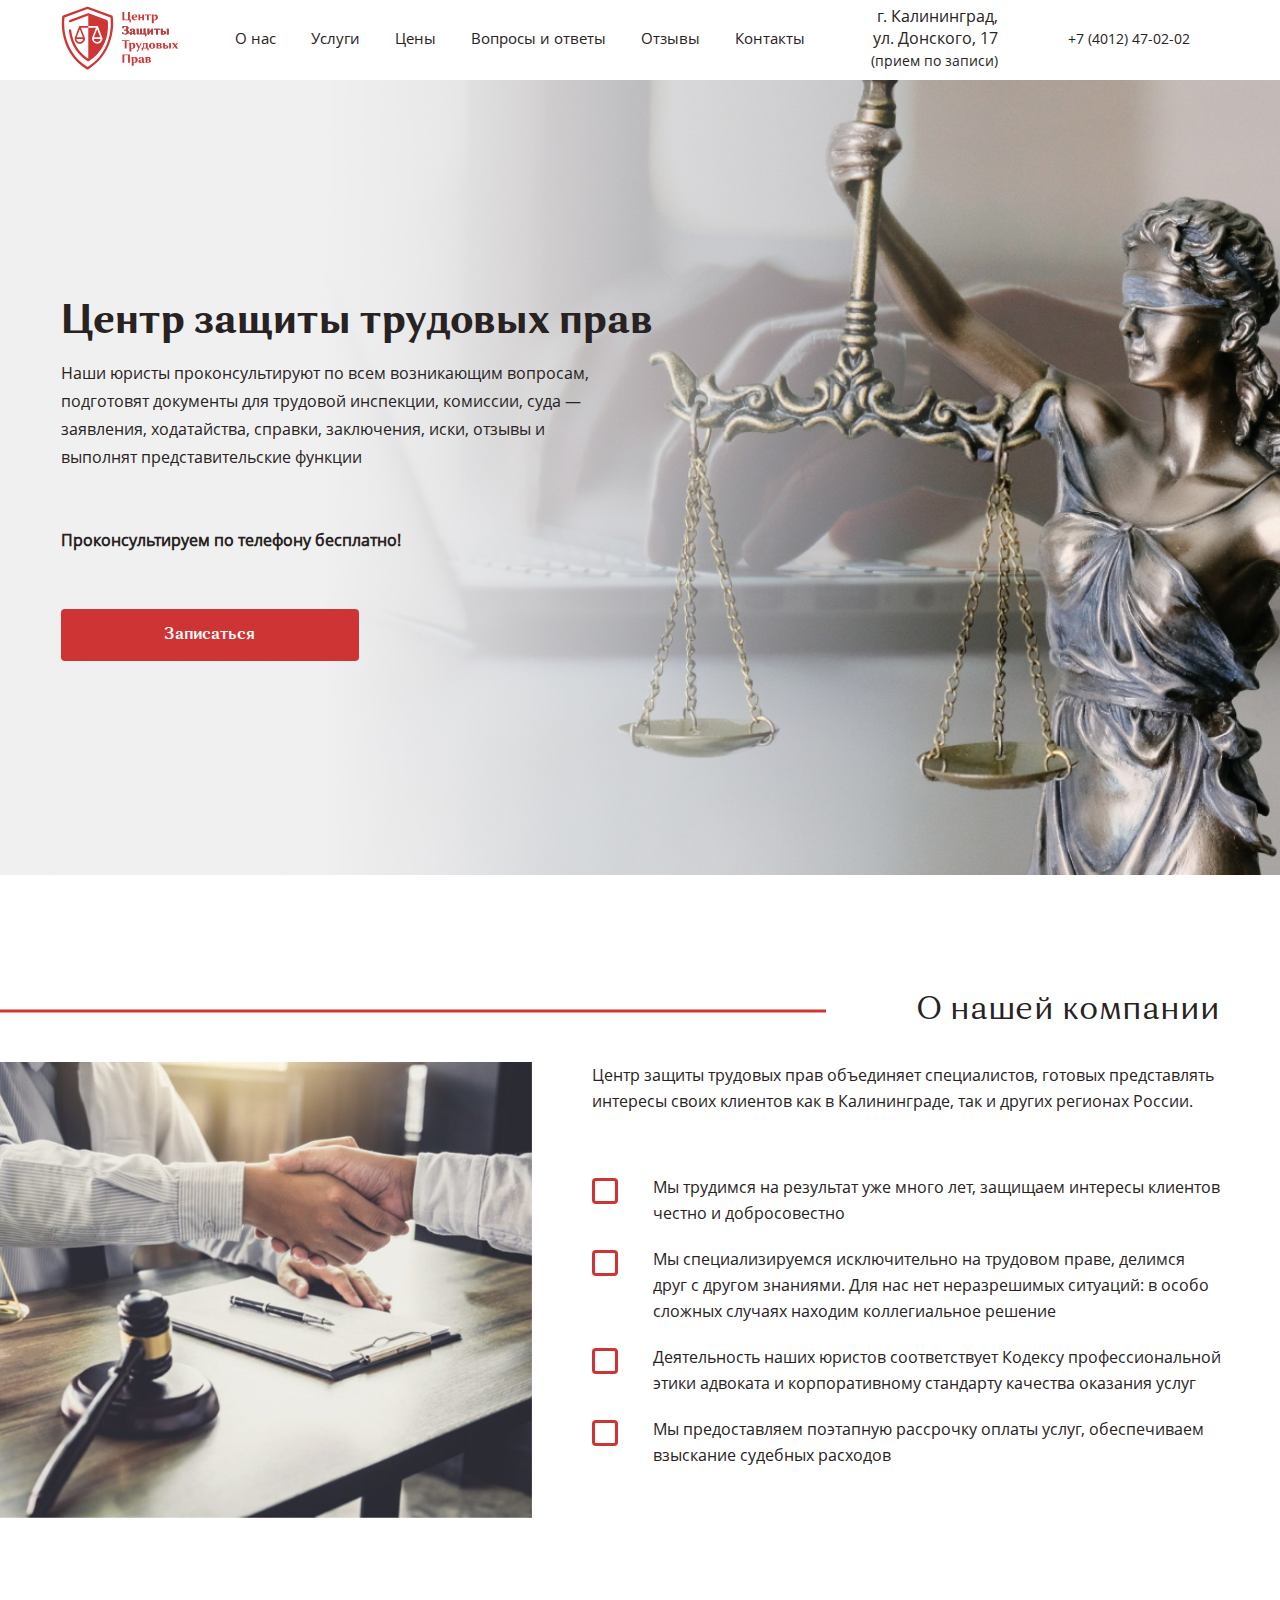
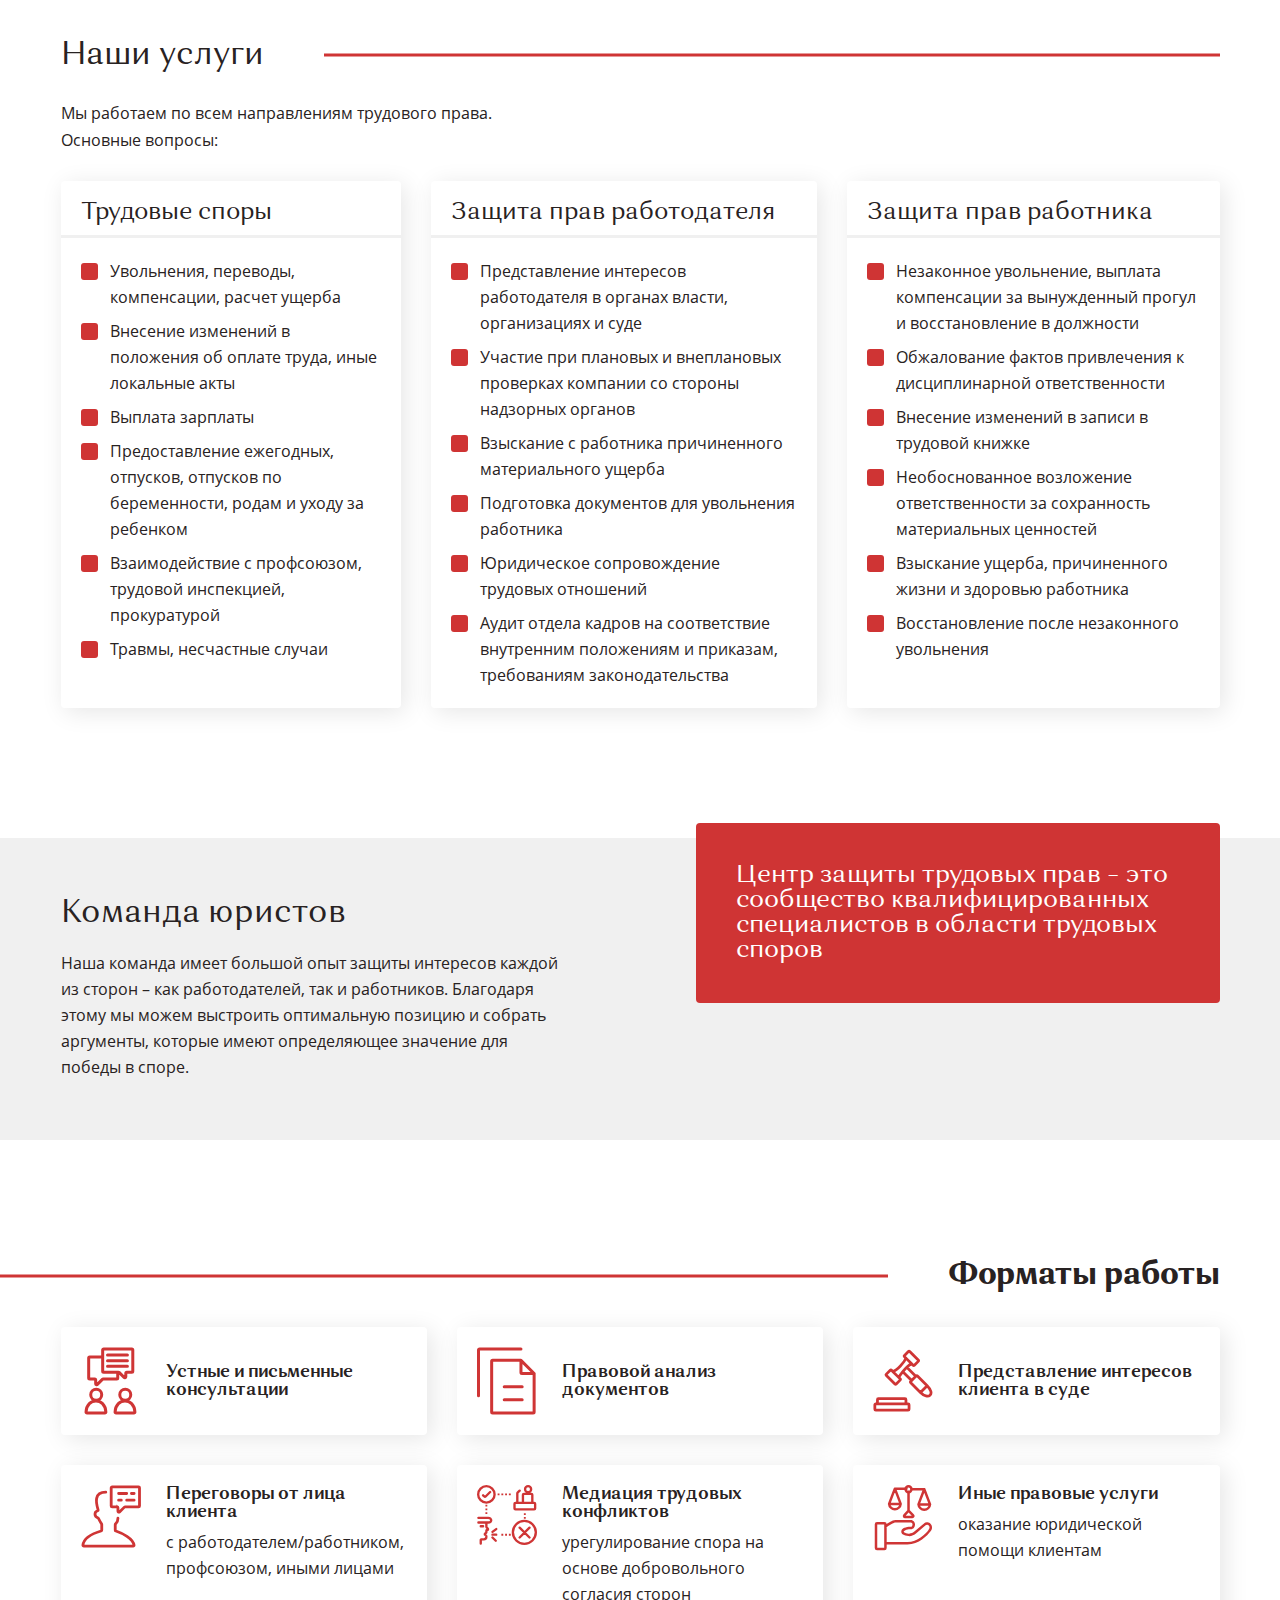
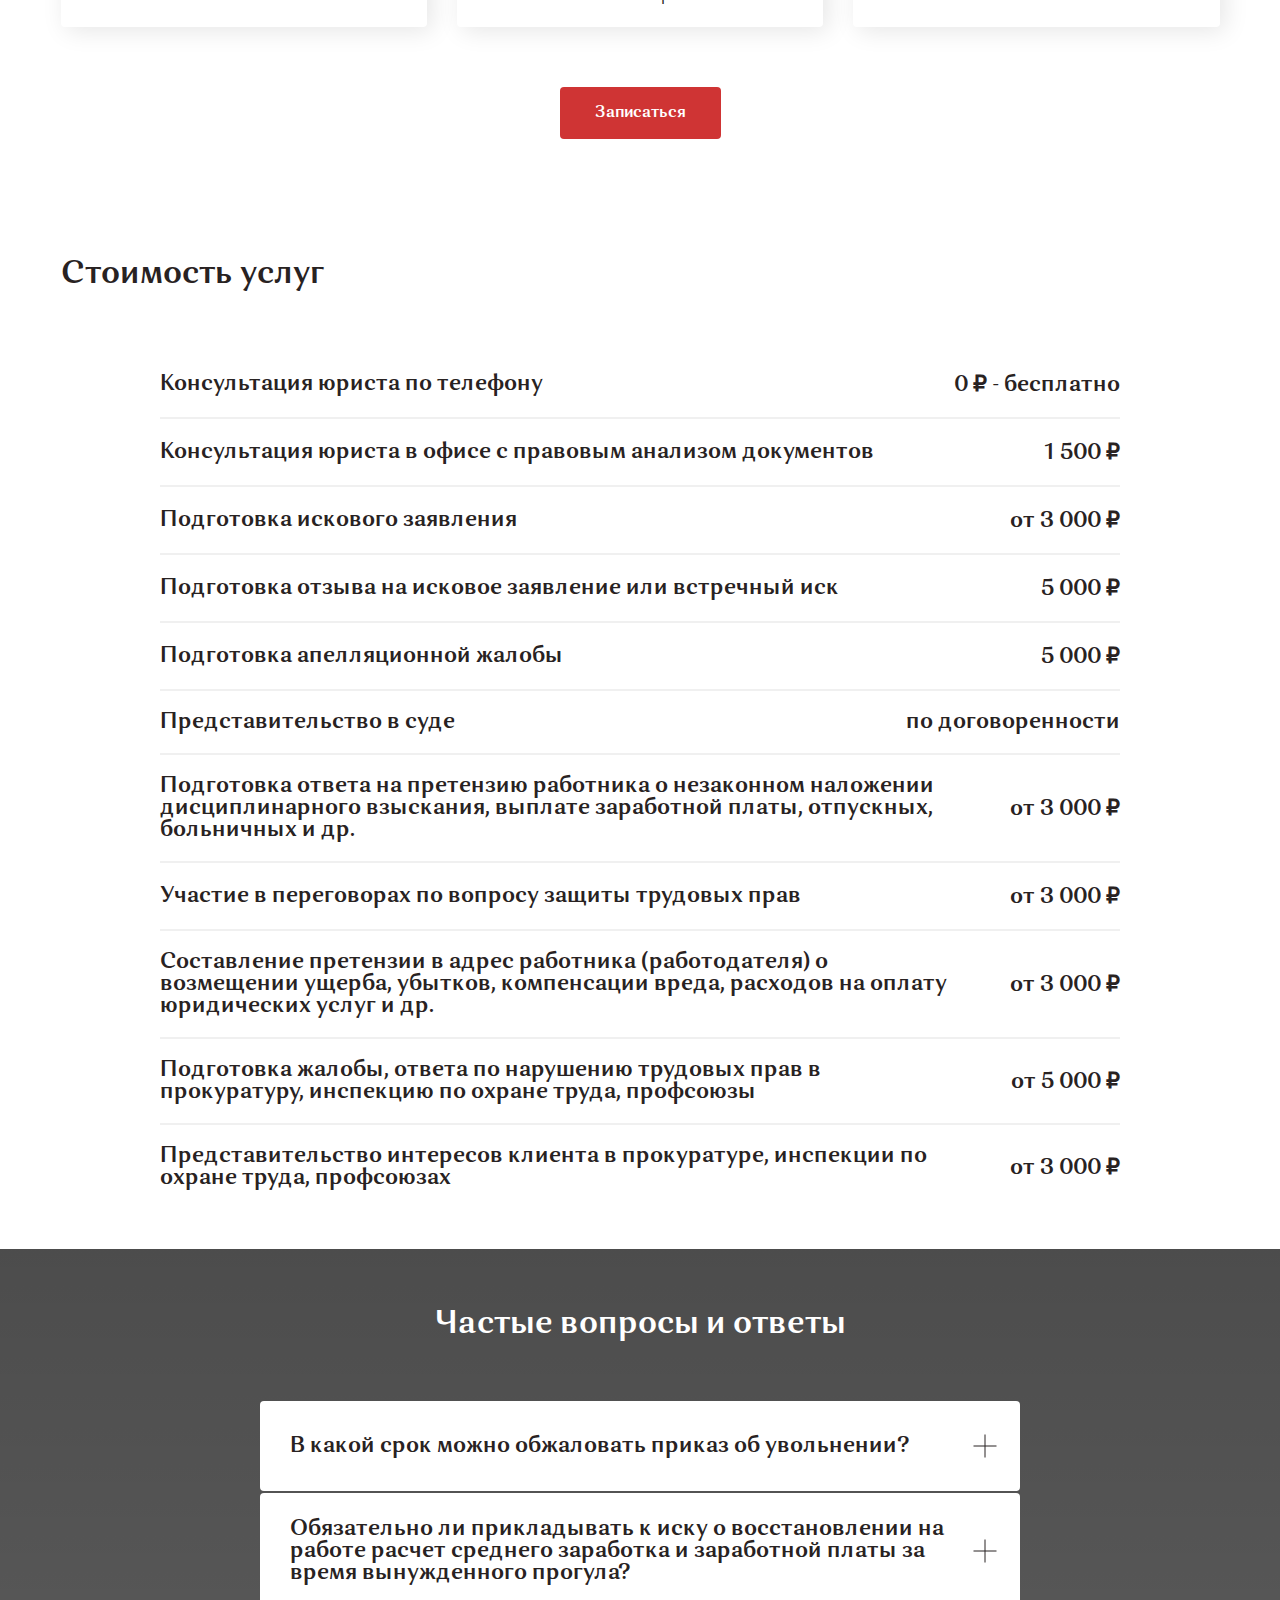
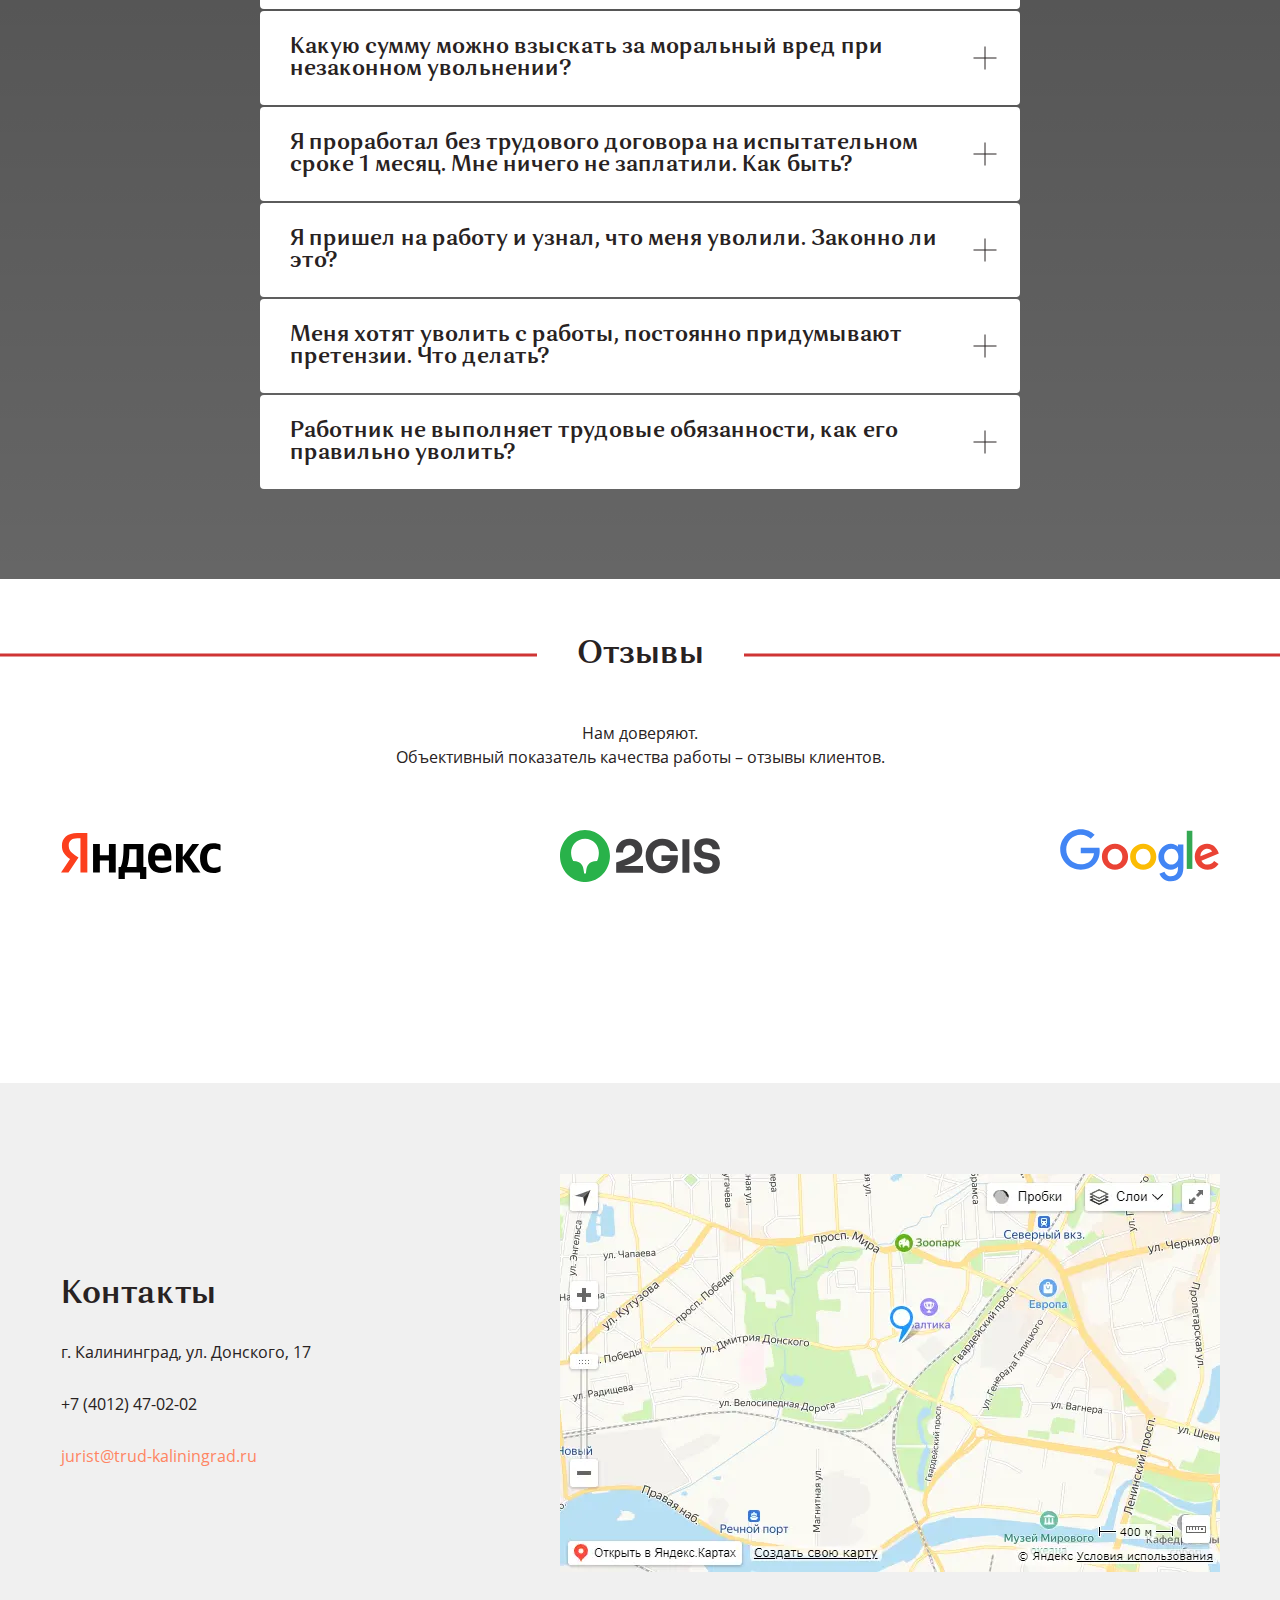
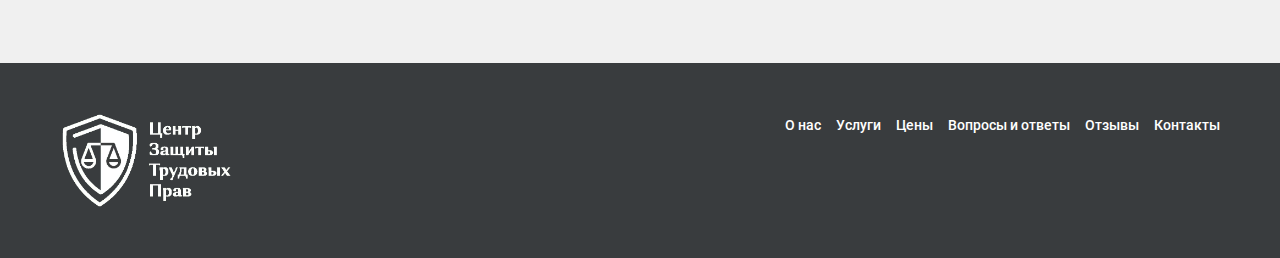
==== index.html @ fb83f5b7 "first commit" ====
﻿<!DOCTYPE html>
<html lang="ru">
  <head>
    <meta http-equiv="Content-Type" content="text/html; charset=utf-8">
    <meta name="viewport" content="width=device-width">
    <meta name="format-detection" content="telephone=no">
    <title>
      Центр защиты трудовых прав - юристы по трудовому праву в Калининграде
    </title>
    <meta name="description" content="Юристы в сфере трудового права: увольнение, восстановление, отпуска">
    <meta property="og:url" content="">
    <meta property="og:title" content="Центр защиты трудовых прав - юристы по трудовому праву в Калининграде">
    <meta property="og:description" content="Юристы в сфере трудового права: увольнение, восстановление, отпуска">
	
	<meta name="robots" content="index, follow">

    <link rel="shortcut icon" type="image/png" href="images/favicon.svg">

    <link rel="stylesheet" type="text/css" href="libs/magnific-popup.css">
    <link rel="stylesheet" href="css/style.css">
	
	<link rel="apple-touch-icon" sizes="180x180" href="apple-touch-icon.png">
	<link rel="icon" type="image/png" sizes="32x32" href="favicon-32x32.png">
	<link rel="icon" type="image/png" sizes="16x16" href="favicon-16x16.png">
	<link rel="manifest" href="site.webmanifest">
	<link rel="mask-icon" href="safari-pinned-tab.svg" color="#da532c">
	<meta name="msapplication-TileColor" content="#da532c">
	<meta name="theme-color" content="#ffffff">
	
	<meta property="og:url" content="https://trud-kaliningrad.ru/">
	<meta property="og:type" content="website">
	<meta property="og:title" content="Центр защиты трудовых прав - юристы по трудовому праву в Калининграде">
	<meta property="og:description" content="Юристы в сфере трудового права: увольнение, восстановление, отпуска">
	<meta property="og:image" content="https://trud-kaliningrad.ru/images/logo.svg">

	<meta name="twitter:card" content="summary_large_image">
	<meta property="twitter:domain" content="trud-kaliningrad.ru">
	<meta property="twitter:url" content="https://trud-kaliningrad.ru/">
	<meta name="twitter:title" content="Центр защиты трудовых прав - юристы по трудовому праву в Калининграде">
	<meta name="twitter:description" content="Юристы в сфере трудового права: увольнение, восстановление, отпуска">
	<meta name="twitter:image" content="https://trud-kaliningrad.ru/images/logo.svg">
	
	<!-- Yandex.Metrika counter -->
	<script type="text/javascript">
	   (function(m,e,t,r,i,k,a){m[i]=m[i]||function(){(m[i].a=m[i].a||[]).push(arguments)};
	   m[i].l=1*new Date();k=e.createElement(t),a=e.getElementsByTagName(t)[0],k.async=1,k.src=r,a.parentNode.insertBefore(k,a)})
	   (window, document, "script", "https://mc.yandex.ru/metrika/tag.js", "ym");

	   ym(88065007, "init", {
			clickmap:true,
			trackLinks:true,
			accurateTrackBounce:true,
			webvisor:true
	   });
	</script>
	<!-- /Yandex.Metrika counter -->
	<script type="text/javascript">!function(){var t=document.createElement("script");t.type="text/javascript",t.async=!0,t.src='https://vk.com/js/api/openapi.js?169',t.onload=function(){VK.Retargeting.Init("VK-RTRG-1426148-9aYv3"),VK.Retargeting.Hit()},document.head.appendChild(t)}();</script><noscript><img src="https://vk.com/rtrg?p=VK-RTRG-1426148-9aYv3" style="position:fixed; left:-999px;" alt=""></noscript>
  </head>

  <body>
  <noscript><div><img src="watch/88065007" style="position:absolute; left:-9999px;" alt=""></div></noscript>
    <div class="wrapper">
      <div class="header">
        <div class="container">
          <div class="header__items">
            <a href="index.htm" class="header__logo"><img src="images/logo.svg" alt=""></a>
            <div class="header__item">
              <ul class="header__nav">
                <li><a href="#company">О нас</a></li>
                <li><a href="#service">Услуги</a></li>
                <li><a href="#price">Цены</a></li>
                <li><a href="#faq">Вопросы и ответы</a></li>
                <li><a href="#review">Отзывы</a></li>
                <li><a href="#contacts">Контакты</a></li>
              </ul>
              <div class="header__block">
                <div class="header__adres">
                  г. Калининград, <br>
                  ул. Донского, 17 <br>
                  <span>(прием по записи)</span>
                </div>
                <a href="tel:+7(4012)47-02-02" class="header__tel">+7 (4012) 47-02-02</a>
              </div>
            </div>
            <a href="tel:+7(4012)47-02-02" class="header__tel header__tel-mobile">+7 (4012) 47-02-02</a>
            <div class="header__burger">
              <a href="#"><span></span></a>
            </div>
          </div>
        </div>
      </div>

      <div class="showcase">
        <div class="container">
          <div class="showcase__block">
            <h1 class="showcase__title">Центр защиты трудовых прав</h1>
            <div class="showcase__info">
              Наши юристы проконсультируют по всем возникающим вопросам,
              подготовят документы для трудовой инспекции, комиссии, суда
			  — заявления, ходатайства, справки, заключения, иски, отзывы и выполнят
              представительские функции
            </div>
			<div class="showcase__info">
              <b>Проконсультируем по телефону бесплатно!</b>
            </div>
            <a href="#modal1" class="showcase__btn js-feedback">Записаться</a>
          </div>
        </div>
      </div>

      <section id="company" class="company">
        <div class="container">
          <div class="company__header">
            <h2 class="company__title">О нашей компании</h2>
          </div>
          <div class="company__items">
            <div class="company__image">
              <img src="images/company.webp" alt="">
            </div>
            <div class="company__item">
              <div class="company__info">
                Центр защиты трудовых прав объединяет специалистов, готовых
                представлять интересы своих клиентов как в Калининграде, так и
                других регионах России.
              </div>
              <ul class="company__list">
                <li>
                  Мы трудимся на результат уже много лет, защищаем интересы
                  клиентов честно и добросовестно
                </li>
                <li>
                  Мы специализируемся исключительно на трудовом праве, делимся
                  друг с другом знаниями. Для нас нет неразрешимых ситуаций: в
                  особо сложных случаях находим коллегиальное решение
                </li>
                <li>
                  Деятельность наших юристов соответствует Кодексу
                  профессиональной этики адвоката и корпоративному стандарту
                  качества оказания услуг
                </li>
                <li>
                  Мы предоставляем поэтапную рассрочку оплаты услуг,
                  обеспечиваем взыскание судебных расходов
                </li>
              </ul>
            </div>
          </div>
        </div>
      </section>

      <section id="service" class="service">
        <div class="container">
          <h2 class="service__header">
            <span>Наши услуги</span>
          </h2>
          <div class="service__text">
            Мы работаем по всем направлениям трудового права.
          </div>
          <div class="service__head">Основные вопросы:</div>
          <div class="service__items">
            <div class="service__item">
              <div class="service__item-head">Трудовые споры</div>
              <ul>
                <li>Увольнения, переводы, компенсации, расчет ущерба</li>
                <li>
                  Внесение изменений в положения об оплате труда, иные локальные
                  акты
                </li>
                <li>Выплата зарплаты</li>
                <li>
                  Предоставление ежегодных, отпусков, отпусков по беременности,
                  родам и уходу за ребенком
                </li>
                <li>
                  Взаимодействие с профсоюзом, трудовой инспекцией, прокуратурой
                </li>
                <li>Травмы, несчастные случаи</li>
              </ul>
            </div>
            <div class="service__item">
              <div class="service__item-head">Защита прав работодателя</div>
              <ul>
                <li>
                  Представление интересов работодателя в органах власти,
                  организациях и суде
                </li>
                <li>
                  Участие при плановых и внеплановых проверках компании со
                  стороны надзорных органов
                </li>
                <li>Взыскание с работника причиненного материального ущерба</li>
                <li>Подготовка документов для увольнения работника</li>
                <li>Юридическое сопровождение трудовых отношений</li>
                <li>
                  Аудит отдела кадров на соответствие внутренним положениям и
                  приказам, требованиям законодательства
                </li>
              </ul>
            </div>
            <div class="service__item">
              <div class="service__item-head">Защита прав работника</div>
              <ul>
                <li>
                  Незаконное увольнение, выплата компенсации за вынужденный
                  прогул и восстановление в должности
                </li>
                <li>
                  Обжалование фактов привлечения к дисциплинарной
                  ответственности
                </li>
                <li>Внесение изменений в записи в трудовой книжке</li>
                <li>
                  Необоснованное возложение ответственности за сохранность
                  материальных ценностей
                </li>
                <li>
                  Взыскание ущерба, причиненного жизни и здоровью работника
                </li>
                <li>Восстановление после незаконного увольнения</li>
              </ul>
            </div>
          </div>
        </div>
      </section>

      <div class="team">
        <div class="container">
          <div class="team__item">
            <div class="team__block">
              Центр защиты трудовых прав – это сообщество квалифицированных
              специалистов в области трудовых споров
            </div>
            <h2 class="team__title">Команда юристов</h2>
            <div class="team__info">
              Наша команда имеет большой опыт защиты интересов каждой из сторон
              – как работодателей, так и работников. Благодаря этому мы можем
              выстроить оптимальную позицию и собрать аргументы, которые имеют
              определяющее значение для победы в споре.
            </div>
          </div>
        </div>
      </div>

      <div class="work">
        <div class="container">
          <h2 class="work__header">
            <span>Форматы работы</span>
          </h2>
          <div class="work__items">
            <div class="work__item">
              <div class="work__image">
                <img src="images/work-1.svg" alt="">
              </div>
              <div class="work__block">
                <div class="work__head">Устные и письменные консультации</div>
              </div>
            </div>
            <div class="work__item">
              <div class="work__image">
                <img src="images/work-2.svg" alt="">
              </div>
              <div class="work__block">
                <div class="work__head">Правовой анализ документов</div>
              </div>
            </div>
            <div class="work__item">
              <div class="work__image">
                <img src="images/work-3.svg" alt="">
              </div>
              <div class="work__block">
                <div class="work__head">
                  Представление интересов клиента в суде
                </div>
              </div>
            </div>
            <div class="work__item">
              <div class="work__image">
                <img src="images/work-4.svg" alt="">
              </div>
              <div class="work__block">
                <div class="work__head">Переговоры от лица клиента</div>
                <div class="work__text">
                  с работодателем/работником, профсоюзом, иными лицами
                </div>
              </div>
            </div>
            <div class="work__item">
              <div class="work__image">
                <img src="images/work-5.svg" alt="">
              </div>
              <div class="work__block">
                <div class="work__head">Медиация трудовых конфликтов</div>
                <div class="work__text">
                  урегулирование спора на основе добровольного согласия сторон
                </div>
              </div>
            </div>
            <div class="work__item">
              <div class="work__image">
                <img src="images/work-6.svg" alt="">
              </div>
              <div class="work__block">
                <div class="work__head">Иные правовые услуги</div>
                <div class="work__text">
                  оказание юридической помощи клиентам
                </div>
              </div>
            </div>
          </div>
          <a href="#modal2" class="work__btn js-feedback">Записаться</a>
        </div>
      </div>

      <section id="price" class="price">
        <div class="container">
          <h2 class="price__title">Стоимость услуг</h2>
          <div class="price__items">
            <div class="price__item">
              <div class="price__name">Консультация юриста по телефону</div>
              <div class="price__value">0 <span>₽</span> - бесплатно</div>
            </div>
			<div class="price__item">
              <div class="price__name">Консультация юриста в офисе с правовым анализом документов</div>
              <div class="price__value">1 500 <span>₽</span></div>
            </div>
            <div class="price__item">
              <div class="price__name">
                Подготовка искового заявления
              </div>
              <div class="price__value">от 3 000 <span>₽</span></div>
            </div>
            <div class="price__item">
              <div class="price__name">
                Подготовка отзыва на исковое заявление или встречный иск
              </div>
              <div class="price__value">5 000 <span>₽</span></div>
            </div>
            <div class="price__item">
              <div class="price__name">Подготовка апелляционной жалобы</div>
              <div class="price__value">5 000 <span>₽</span></div>
            </div>
            <div class="price__item">
              <div class="price__name">
                Представительство в суде
              </div>
              <div class="price__value">по договоренности</div>
            </div>
            <div class="price__item">
              <div class="price__name">
                Подготовка ответа на претензию работника о незаконном наложении
                дисциплинарного взыскания, выплате заработной платы, отпускных,
                больничных и др.
              </div>
              <div class="price__value">от 3 000 <span>₽</span></div>
            </div>
            <div class="price__item">
              <div class="price__name">
                Участие в переговорах по вопросу защиты трудовых прав
              </div>
              <div class="price__value">от 3 000 <span>₽</span></div>
            </div>
            <div class="price__item">
              <div class="price__name">
                Составление претензии в адрес работника (работодателя) о
                возмещении ущерба, убытков, компенсации вреда, расходов на
                оплату юридических услуг и др.
              </div>
              <div class="price__value">от 3 000 <span>₽</span></div>
            </div>
            <div class="price__item">
              <div class="price__name">
                Подготовка жалобы, ответа по нарушению трудовых прав в
                прокуратуру, инспекцию по охране труда, профсоюзы
              </div>
              <div class="price__value"> от 5 000 <span>₽</span></div>
            </div>
            <div class="price__item">
              <div class="price__name">
                Представительство интересов клиента в прокуратуре, инспекции по
                охране труда, профсоюзах
              </div>
              <div class="price__value">от 3 000 <span>₽</span></div>
            </div>
          </div>
        </div>
      </section>

      <section id="faq" class="faq">
        <div class="container">
          <h2 class="faq__title">Частые вопросы и ответы</h2>
          <div class="faq__items">
            <div class="faq__item">
              <div class="faq__header">
                <div class="faq__name">
                  В какой срок можно обжаловать приказ об увольнении?
                </div>
                <div class="faq__strong">
                  <svg width="24px" height="24px" viewbox="0 0 24 24" xmlns="http://www.w3.org/2000/svg" xmlns:xlink="http://www.w3.org/1999/xlink">
                    <g stroke="none" stroke-width="1px" fill="none" fill-rule="evenodd" stroke-linecap="square">
                      <g transform="translate(1.000000, 1.000000)" stroke="#cf3535">
                        <path d="M0,11 L22,11"></path>
                        <path d="M11,0 L11,22"></path>
                      </g>
                    </g>
                  </svg>
                </div>
              </div>
              <div class="faq__body">
                Срок обжалования приказа об увольнении составляет один месяц.
                Исключение – если последний день этого месяца выпадает на
                выходной или праздничный день. Тогда срок обжалования
                продлевается до понедельника или первого дня после праздничного.
              </div>
            </div>
            <div class="faq__item">
              <div class="faq__header">
                <div class="faq__name">
                  Обязательно ли прикладывать к иску о восстановлении на работе
                  расчет среднего заработка и заработной платы за время
                  вынужденного прогула?
                </div>
                <div class="faq__strong">
                  <svg width="24px" height="24px" viewbox="0 0 24 24" xmlns="http://www.w3.org/2000/svg" xmlns:xlink="http://www.w3.org/1999/xlink">
                    <g stroke="none" stroke-width="1px" fill="none" fill-rule="evenodd" stroke-linecap="square">
                      <g transform="translate(1.000000, 1.000000)" stroke="#cf3535">
                        <path d="M0,11 L22,11"></path>
                        <path d="M11,0 L11,22"></path>
                      </g>
                    </g>
                  </svg>
                </div>
              </div>
              <div class="faq__body">
                В итоговом решении суд указывает полноценную, обоснованную,
                доказанную сумму взыскания. Потому расчет среднего заработка
                необходимо приложить. В случае, если работодатель отказывается
                представить данный расчет, то готовится ходатайство об
                истребовании данных документов. Затем представляется в суд
                уточненное исковое требование.
              </div>
            </div>
            <div class="faq__item">
              <div class="faq__header">
                <div class="faq__name">
                  Какую сумму можно взыскать за моральный вред при незаконном
                  увольнении?
                </div>
                <div class="faq__strong">
                  <svg width="24px" height="24px" viewbox="0 0 24 24" xmlns="http://www.w3.org/2000/svg" xmlns:xlink="http://www.w3.org/1999/xlink">
                    <g stroke="none" stroke-width="1px" fill="none" fill-rule="evenodd" stroke-linecap="square">
                      <g transform="translate(1.000000, 1.000000)" stroke="#cf3535">
                        <path d="M0,11 L22,11"></path>
                        <path d="M11,0 L11,22"></path>
                      </g>
                    </g>
                  </svg>
                </div>
              </div>
              <div class="faq__body">
                Как показывает судебная практика, за моральный вред при
                незаконном увольнении суд присуждает небольшую сумму. Например,
                если выставлена сумма в 50 тыс. рублей, то могут присудить к
                взысканию 5 тыс. рублей. В конечном счете размер морального
                вреда остается на усмотрение судьи.
              </div>
            </div>
            <div class="faq__item">
              <div class="faq__header">
                <div class="faq__name">
                  Я проработал без трудового договора на испытательном сроке 1
                  месяц. Мне ничего не заплатили. Как быть?
                </div>
                <div class="faq__strong">
                  <svg width="24px" height="24px" viewbox="0 0 24 24" xmlns="http://www.w3.org/2000/svg" xmlns:xlink="http://www.w3.org/1999/xlink">
                    <g stroke="none" stroke-width="1px" fill="none" fill-rule="evenodd" stroke-linecap="square">
                      <g transform="translate(1.000000, 1.000000)" stroke="#cf3535">
                        <path d="M0,11 L22,11"></path>
                        <path d="M11,0 L11,22"></path>
                      </g>
                    </g>
                  </svg>
                </div>
              </div>
              <div class="faq__body">
                Если работодатель добровольно не выплачивает зарплату, то
                необходимо обратиться в суд. Доказательством существовавших
                трудовых отношений являются договоренность между руководителем и
                специалистом (устная или подтвержденная свидетелями), допуски к
                работам, соблюдение внутреннего распорядка. То, что нет
                документального оформления, является нарушением ст. 67 ТК РФ. За
                это организации грозит штраф. Мы поможем грамотно составить
                исковое заявление, представим интересы клиента в суде, поможем
                взыскать с компании расходы на адвоката.
              </div>
            </div>
            <div class="faq__item">
              <div class="faq__header">
                <div class="faq__name">
                  Я пришел на работу и узнал, что меня уволили. Законно ли это?
                </div>
                <div class="faq__strong">
                  <svg width="24px" height="24px" viewbox="0 0 24 24" xmlns="http://www.w3.org/2000/svg" xmlns:xlink="http://www.w3.org/1999/xlink">
                    <g stroke="none" stroke-width="1px" fill="none" fill-rule="evenodd" stroke-linecap="square">
                      <g transform="translate(1.000000, 1.000000)" stroke="#cf3535">
                        <path d="M0,11 L22,11"></path>
                        <path d="M11,0 L11,22"></path>
                      </g>
                    </g>
                  </svg>
                </div>
              </div>
              <div class="faq__body">
                Такой способ увольнения не законен. Для увольнения требуется
                письменное заявление работника или факт привлечения сотрудника к
                дисциплинарному взысканию в виде увольнения. Этот процесс не
                одномоментный. Рекомендуем обратиться в суд с требованием о
                восстановлении на работе, выплате компенсации за время
                вынужденного прогула и возмещении морального вреда.
              </div>
            </div>
            <div class="faq__item">
              <div class="faq__header">
                <div class="faq__name">
                  Меня хотят уволить с работы, постоянно придумывают претензии.
                  Что делать?
                </div>
                <div class="faq__strong">
                  <svg width="24px" height="24px" viewbox="0 0 24 24" xmlns="http://www.w3.org/2000/svg" xmlns:xlink="http://www.w3.org/1999/xlink">
                    <g stroke="none" stroke-width="1px" fill="none" fill-rule="evenodd" stroke-linecap="square">
                      <g transform="translate(1.000000, 1.000000)" stroke="#cf3535">
                        <path d="M0,11 L22,11"></path>
                        <path d="M11,0 L11,22"></path>
                      </g>
                    </g>
                  </svg>
                </div>
              </div>
              <div class="faq__body">
                Прежде всего необходимо переговорить с руководством, узнать
                причины недовольства, найти взаимоприемлемое решение. В случае,
                если решения найти не удалось - рекомендуем обратиться к
                адвокату, он произведет правовую оценку ситуации и предпримет
                необходимые меры для защиты интересов клиента
              </div>
            </div>
            <div class="faq__item">
              <div class="faq__header">
                <div class="faq__name">
                  Работник не выполняет трудовые обязанности, как его правильно
                  уволить?
                </div>
                <div class="faq__strong">
                  <svg width="24px" height="24px" viewbox="0 0 24 24" xmlns="http://www.w3.org/2000/svg" xmlns:xlink="http://www.w3.org/1999/xlink">
                    <g stroke="none" stroke-width="1px" fill="none" fill-rule="evenodd" stroke-linecap="square">
                      <g transform="translate(1.000000, 1.000000)" stroke="#cf3535">
                        <path d="M0,11 L22,11"></path>
                        <path d="M11,0 L11,22"></path>
                      </g>
                    </g>
                  </svg>
                </div>
              </div>
              <div class="faq__body">
                Факт невыполнения трудовых обязанностей, предусмотренных
                должностной инструкцией, должен быть зафиксирован документально.
                Проводится служебная проверка с затребованием объяснений у
                работника, по результатам которой сотрудник может быть привлечен
                к дисциплинарной ответственности. Наличие фактов невыполнения
                трудовых обязанностей, повлекших последствия для работодателя,
                может быть основанием для увольнения.
              </div>
            </div>
          </div>
        </div>
      </section>

      <section id="review" class="review">
        <div class="container">
          <h2 class="review__header">
            <span>Отзывы</span>
          </h2>
          <div class="review__info">
            <p>Нам доверяют.</p>
            <p>Объективный показатель качества работы – отзывы клиентов.</p>
          </div>
          <div class="review__items">
            <div class="review__item">
              <img src="images/review-1.svg" alt="">
            </div>
            <div class="review__item">
              <img src="images/review-2.svg" alt="">
            </div>
            <div class="review__item">
              <img src="images/review-3.svg" alt="">
            </div>
          </div>
        </div>
      </section>

      <section id="contacts" class="contacts">
        <div class="container">
          <div class="contacts__items">
            <div class="contacts__item">
              <h2 class="contacts__title">Контакты</h2>
              <div class="contacts__adres">
                г. Калининград, ул. Донского, 17
              </div>
              <a href="tel:+7(4012)47-02-02" class="contacts__tel">+7 (4012) 47-02-02</a>
              <a href="mailto:jurist@trud-kaliningrad.ru" class="contacts__mail">jurist@trud-kaliningrad.ru</a>
            </div>
            <div class="contacts__map container-fluid">
              <div id="map"></div>
            </div>
          </div>
        </div>
      </section>

      <div class="footer">
        <div class="container">
          <div class="footer__items">
            <a href="#" class="footer__logo"><img src="images/logo-footer.webp" alt=""></a>
            <ul class="footer__nav">
              <li><a href="#company">О нас</a></li>
              <li><a href="#service">Услуги</a></li>
              <li><a href="#price">Цены</a></li>
              <li><a href="#faq">Вопросы и ответы</a></li>
              <li><a href="#review">Отзывы</a></li>
              <li><a href="#contacts">Контакты</a></li>
            </ul>
          </div>
        </div>
      </div>
    </div>

    <div class="popup mfp-hide" id="modal1">
		<div class="popup_header">
			<div class="x-btn" title="Close">×</div>
		</div>
		<div class="popup_content">					
			<form>
				<input type="hidden" name="site_id" value="1008">
				<input type="hidden" name="form_id" value="10081">
				<script>document.write('<input type="hidden" name="referer" value="' + window.location + '">')</script>
				<input type="hidden" name="recaptcha_version" value="">
				<input type="hidden" name="recaptcha_response" value="">
				<div class="popup_content_title">Запись на консультацию</div>
				<div class="popup_content_subtitle">Оставьте свои контактные данные и мы сразу перезвоним вам</div>
				<input class="popup-phone" name="phone" type="tel" tabindex="-1" placeholder="+7 (___) ___-____">
				<div class="recaptcha-container"></div>
				<input class="feedback" type="submit" value="Отправить">
			</form>
		</div>
		<div class="close-btn popup-close">Закрыть</div>
	</div>
	<div class="popup mfp-hide" id="modal2">
		<div class="popup_header">
			<div class="x-btn" title="Close">×</div>
		</div>
		<div class="popup_content">					
			<form>
				<input type="hidden" name="site_id" value="1008">
				<input type="hidden" name="form_id" value="10082">
				<script>document.write('<input type="hidden" name="referer" value="' + window.location + '">')</script>
				<input type="hidden" name="recaptcha_version" value="">
				<input type="hidden" name="recaptcha_response" value="">
				<div class="popup_content_title">Запись на консультацию</div>
				<div class="popup_content_subtitle">Оставьте свои контактные данные и мы сразу перезвоним вам</div>
				<input class="popup-phone" name="phone" type="tel" tabindex="-1" placeholder="+7 (___) ___-____">
				<div class="recaptcha-container"></div>
				<input class="feedback" type="submit" value="Отправить">
			</form>
		</div>
		<div class="close-btn popup-close">Закрыть</div>
	</div>

    <script src="libs/jquery/jquery-3.2.1.min.js"></script>
    <script src="libs/jquery.magnific-popup.js" type="text/javascript"></script>
    <script src="libs/jquery.maskedinput.min.js"></script>
    <script src="js/main.js"></script>
    <script src="libs/site.js"></script>

    <script>
      setTimeout(function () {
        var elem = document.createElement("script");
        elem.type = "text/javascript";
        elem.src =
          "https://api-maps.yandex.ru/services/constructor/1.0/js/?um=constructor%3A6d745280771e7a4d2c88b1f30ea80df94840886dc62e90fa0bb32129157515e5&amp;id=map&amp;width=100%&amp;height=100%&amp;lang=ru_RU&amp;scroll=false";
        var div = document.getElementById("map");
        div.after(elem);
      }, 4000);
    </script>
  </body>
</html>
---- css/style.css ----
@font-face {
  font-family: "Roboto";
  src: url("../fonts/Roboto-Medium.woff2") format("woff2"), url("../fonts/Roboto-Medium.woff") format("woff");
  font-weight: 500;
  font-style: normal;
  font-display: swap;
}

@font-face {
  font-family: "Open Sans";
  src: url("../fonts/OpenSans-Regular.woff2") format("woff2"), url("../fonts/OpenSans-Regular.woff") format("woff");
  font-weight: normal;
  font-style: normal;
  font-display: swap;
}

@font-face {
  font-family: "Orchidea Pro";
  src: url("../fonts/OrchideaPro-SemiBold.woff2") format("woff2"), url("../fonts/OrchideaPro-SemiBold.woff") format("woff");
  font-weight: 600;
  font-style: normal;
  font-display: swap;
}

@font-face {
  font-family: "Orchidea Pro";
  src: url("../fonts/OrchideaPro-Regular.woff2") format("woff2"), url("../fonts/OrchideaPro-Regular.woff") format("woff");
  font-weight: normal;
  font-style: normal;
  font-display: swap;
}

@font-face {
  font-family: "Orchidea Pro";
  src: url("../fonts/OrchideaPro-Bold.woff2") format("woff2"), url("../fonts/OrchideaPro-Bold.woff") format("woff");
  font-weight: bold;
  font-style: normal;
  font-display: swap;
}

* {
  padding: 0;
  margin: 0;
  box-sizing: border-box;
}

button,
input,
textarea {
  -moz-appearance: none;
  appearance: none;
  -webkit-appearance: none;
  font-family: inherit;
}

button:focus {
  box-shadow: none !important;
}

*:focus {
  outline: none;
}

body {
  font-family: "Open Sans";
  font-weight: 400;
  color: #282222;
}

@media screen and (max-width: 991px) {
  body.active {
    overflow: hidden;
  }
}

a {
  display: inline-block;
  font: inherit;
  color: inherit;
  transition: 300ms;
  text-decoration: none;
}

a:hover {
  text-decoration: none;
}

img {
  max-width: 100%;
  max-height: 100%;
}

a img {
  border: none;
  outline: none;
}

ul {
  margin: 0;
  padding: 0;
  list-style: none;
}

.container {
  max-width: 1159px;
  margin: 0 auto;
}

@media screen and (max-width: 1260px) {
  .container {
    width: 970px;
  }
}

@media screen and (max-width: 991px) {
  .container {
    width: 750px;
  }
}

@media screen and (max-width: 767px) {
  .container {
    width: 100%;
    padding: 0 20px;
  }
}

.wrapper {
  position: relative;
  overflow: hidden;
  background-color: #fff;
}

.header {
  position: fixed;
  background: #fff;
  padding: 5px 0 9px 0;
  z-index: 200;
  top: 0;
  left: 0;
  right: 0;
  width: 100%;
  margin: 0 auto;
}

@media screen and (max-width: 991px) {
  .header {
    padding: 10px 0;
  }
}

.header__items {
  display: flex;
  align-items: center;
}

@media screen and (max-width: 991px) {
  .header__items {
    justify-content: space-between;
    width: 100%;
  }
}

.header__logo {
  display: flex;
  align-items: center;
  justify-content: center;
  width: 120px;
  min-width: 120px;
  margin-right: 54px;
}

@media screen and (max-width: 1260px) {
  .header__logo {
    margin-right: 20px;
  }
}

@media screen and (max-width: 991px) {
  .header__logo {
    position: relative;
    z-index: 250;
    margin-right: 0;
  }
}

.header__item {
  display: flex;
  align-items: center;
  justify-content: space-between;
  width: 100%;
}

@media screen and (max-width: 991px) {
  .header__item {
    flex-direction: column;
    justify-content: space-between;
    min-height: 100vh;
    height: 100%;
    min-height: 0;
    width: 100%;
    background: #ffff;
    position: fixed;
    top: -200%;
    z-index: -1;
    left: 0;
    transition: 300ms;
    padding: 60px 0 60px 0;
  }
  .header__item.active {
    z-index: 200;
    top: 0;
  }
}

@media screen and (max-width: 639px) {
  .header__item {
    padding: 100px 0 60px 0;
  }
}

.header__block {
  display: flex;
  align-items: center;
}

@media screen and (max-width: 991px) {
  .header__block {
    display: block;
  }
}

.header__nav {
  display: flex;
  align-items: center;
}

@media screen and (max-width: 991px) {
  .header__nav {
    display: block;
    margin-bottom: 20px;
  }
}

.header__nav li {
  margin-right: 35px;
}

@media screen and (max-width: 1260px) {
  .header__nav li {
    margin-right: 20px;
  }
}

@media screen and (max-width: 991px) {
  .header__nav li {
    margin-right: 0;
    margin-bottom: 16px;
  }
  .header__nav li:last-child {
    margin-bottom: 0;
  }
}

.header__nav li:last-child {
  margin-right: 0;
}

.header__nav li a {
  font-size: 15px;
}

.header__nav li a:hover {
  color: #ff8562;
}

@media screen and (max-width: 1260px) {
  .header__nav li a {
    font-size: 15px;
  }
}

@media screen and (max-width: 991px) {
  .header__nav li a {
    font-size: 16px;
    text-align: center;
    display: block;
  }
}

.header__adres {
  font-size: 16px;
  margin-right: 70px;
  text-align: right;
}

@media screen and (max-width: 1260px) {
  .header__adres {
    font-size: 15px;
    margin-right: 25px;
  }
}

@media screen and (max-width: 991px) {
  .header__adres {
    margin-right: 0;
    margin-bottom: 10px;
  }
  .header__adres br {
    display: none;
  }
}

@media screen and (max-width: 364px) {
  .header__adres {
    font-size: 13px;
    text-align: center;
  }
}

.header__adres span {
  font-size: 14px;
}

@media screen and (max-width: 991px) {
  .header__adres span {
    display: inline;
    font-size: 13px;
  }
}

@media screen and (max-width: 324px) {
  .header__adres span {
    display: block;
  }
}

.header__tel {
  font-size: 14px;
  padding-right: 30px;
}

@media screen and (max-width: 1260px) {
  .header__tel {
    padding-right: 15px;
  }
}

@media screen and (max-width: 991px) {
  .header__tel {
    padding-right: 0;
    text-align: center;
    display: block;
  }
}

.header__tel-mobile {
  display: none;
}

@media screen and (max-width: 991px) {
  .header__tel-mobile {
    display: block;
    font-size: 16px;
  }
}

@media screen and (max-width: 767px) {
  .header__tel-mobile {
    font-size: 14px;
  }
}

.header__burger {
  display: none;
  width: 28px;
}

@media screen and (max-width: 991px) {
  .header__burger {
    display: block;
    position: relative;
    z-index: 250;
  }
}

.header__burger a {
  display: block;
  cursor: pointer;
  padding: 12px 0;
}

.header__burger a span {
  position: relative;
  display: block;
  width: 28px;
  height: 3px;
  background: #000;
  transition: all 0.2s ease-in-out;
}

.header__burger a span:before, .header__burger a span:after {
  content: "";
  width: 28px;
  height: 3px;
  position: absolute;
  left: 0;
  background: #000;
  transition: all 0.2s ease-in-out;
}

.header__burger a span:before {
  top: -8px;
}

.header__burger a span:after {
  top: 8px;
}

.header__burger a.active span {
  background: transparent;
}

.header__burger a.active span:before {
  transform: rotate(45deg) translate(5px, 6px);
}

.header__burger a.active span:after {
  transform: rotate(-45deg) translate(5px, -6px);
}

.showcase {
  padding: 302px 0 214px 0;
  background: url(../images/showcase.webp) no-repeat;
  background-size: cover;
  background-position: center;
  position: relative;
}

@media screen and (max-width: 767px) {
  .showcase {
    padding: 268px 0 315px 0;
  }
}

@media screen and (max-width: 767px) {
  .showcase::before {
    content: "";
    display: block;
    width: 100%;
    height: 100%;
    position: absolute;
    background: linear-gradient(to bottom, #ededed, rgba(184, 184, 184, 0.5));
    background-color: unset;
    top: 0;
    left: 0;
  }
}

.showcase__title {
  font-size: 40px;
  font-family: "Orchidea Pro";
  font-weight: 700;
  margin-bottom: 16px;
}

@media screen and (max-width: 767px) {
  .showcase__title {
    font-size: 30px;
  }
}

.showcase__info {
  font-size: 16px;
  line-height: 28px;
  max-width: 560px;
  margin-bottom: 55px;
}

@media screen and (max-width: 767px) {
  .showcase__info {
    font-size: 14px;
    line-height: 19px;
    max-width: 100%;
  }
}

.showcase__btn {
  display: flex;
  align-items: center;
  justify-content: center;
  width: 298px;
  height: 52px;
  color: #fff;
  border-radius: 4px;
  background-color: #cf3434;
  font-weight: 600;
  font-family: "Orchidea Pro";
  font-size: 16px;
}

@media screen and (max-width: 767px) {
  .showcase__btn {
    width: 272px;
    height: 50px;
    margin: 0 auto;
  }
}

.showcase__btn:hover {
  background-color: #b12a2a;
}

@media screen and (max-width: 991px) {
  .showcase__block {
    max-width: 620px;
    margin: 0 auto;
    position: relative;
    z-index: 20;
  }
}

@media screen and (max-width: 767px) {
  .showcase__block {
    text-align: center;
    max-width: 100%;
  }
}

.company {
  padding: 120px 0;
}

@media screen and (max-width: 1260px) {
  .company {
    padding: 100px 0;
  }
}

@media screen and (max-width: 991px) {
  .company {
    padding: 80px 0;
  }
}

@media screen and (max-width: 767px) {
  .company {
    padding: 30px 0 60px 0;
  }
}

.company__header {
  position: relative;
  display: flex;
  align-items: center;
  justify-items: flex-end;
  margin-bottom: 35px;
}

@media screen and (max-width: 1260px) {
  .company__header {
    margin-bottom: 25px;
  }
}

.company__header::before {
  content: "";
  display: block;
  height: 3px;
  width: 115%;
  background-color: #cf3535;
  position: absolute;
  top: 50%;
  right: 0;
  transform: translate(0, -50%);
}

@media screen and (max-width: 1260px) {
  .company__header::before {
    width: 100%;
  }
}

.company__title {
  font-size: 32px;
  background: #fff;
  position: relative;
  z-index: 5;
  display: inline-block;
  padding-left: 90px;
  margin-right: 0;
  margin-left: auto;
  font-weight: 400;
  text-align: right;
  font-family: "Orchidea Pro";
}

@media screen and (max-width: 1260px) {
  .company__title {
    padding-left: 60px;
  }
}

@media screen and (max-width: 767px) {
  .company__title {
    font-size: 25px;
    padding-left: 20px;
  }
}

.company__items {
  display: flex;
  align-items: flex-start;
  justify-content: space-between;
  transform: translateX(-200px);
}

@media screen and (max-width: 1260px) {
  .company__items {
    transform: none;
  }
}

@media screen and (max-width: 1260px) {
  .company__items {
    align-items: stretch;
  }
}

@media screen and (max-width: 991px) {
  .company__items {
    display: block;
  }
}

.company__image {
  display: flex;
  align-items: center;
  justify-content: center;
  width: 671px;
  min-width: 671px;
  margin-right: 60px;
}

@media screen and (max-width: 1260px) {
  .company__image {
    min-width: 450px;
    width: 450px;
    margin-right: 40px;
  }
  .company__image img {
    width: 100%;
    height: 100%;
    -o-object-fit: cover;
    object-fit: cover;
  }
}

@media screen and (max-width: 991px) {
  .company__image {
    min-width: auto;
    width: 100%;
    max-height: 400px;
    overflow: hidden;
    margin-right: 0;
    margin-bottom: 20px;
  }
}

@media screen and (max-width: 767px) {
  .company__image {
    display: none;
  }
}

.company__item {
  min-width: 630px;
  width: 630px;
}

@media screen and (max-width: 1260px) {
  .company__item {
    min-width: auto;
    width: 100%;
  }
}

.company__info {
  font-size: 16px;
  line-height: 26px;
  margin-bottom: 60px;
}

@media screen and (max-width: 1260px) {
  .company__info {
    margin-bottom: 30px;
  }
}

@media screen and (max-width: 767px) {
  .company__info {
    font-size: 14px;
    line-height: 24px;
    margin-bottom: 35px;
  }
}

.company__list li {
  font-size: 16px;
  line-height: 26px;
  margin-bottom: 20px;
  display: flex;
  align-items: flex-start;
}

@media screen and (max-width: 767px) {
  .company__list li {
    font-size: 14px;
    line-height: 24px;
    margin-bottom: 10px;
  }
}

.company__list li::before {
  content: "";
  border-radius: 4px;
  width: 20px;
  height: 20px;
  min-width: 20px;
  border: 3px solid #cf3434;
  margin-right: 35px;
  transform: translateY(4px);
}

@media screen and (max-width: 1260px) {
  .company__list li::before {
    margin-right: 20px;
  }
}

@media screen and (max-width: 767px) {
  .company__list li::before {
    margin-right: 15px;
  }
}

.company__list li:last-child {
  margin-bottom: 0;
}

.service {
  margin-bottom: 130px;
}

@media screen and (max-width: 1260px) {
  .service {
    margin-bottom: 100px;
  }
}

@media screen and (max-width: 991px) {
  .service {
    margin-bottom: 80px;
  }
}

@media screen and (max-width: 767px) {
  .service {
    margin-bottom: 60px;
  }
}

.service__header {
  position: relative;
  margin-bottom: 30px;
}

.service__header::before {
  content: "";
  display: block;
  position: absolute;
  top: 50%;
  transform: translate(0, -50%);
  height: 3px;
  width: 100%;
  left: 0;
  background: #cf3535;
}

.service__header span {
  font-size: 32px;
  font-family: "Orchidea Pro";
  padding-right: 60px;
  background: #fff;
  font-weight: 400;
  position: relative;
  z-index: 20;
}

@media screen and (max-width: 991px) {
  .service__header span {
    padding-right: 40px;
  }
}

@media screen and (max-width: 991px) {
  .service__header span {
    font-size: 25px;
    padding-right: 10px;
  }
}

.service__text {
  font-size: 16px;
  line-height: 22px;
  margin-bottom: 5px;
}

@media screen and (max-width: 991px) {
  .service__text {
    font-size: 14px;
    line-height: 20px;
  }
}

.service__head {
  font-size: 16px;
  line-height: 22px;
  margin-bottom: 30px;
}

@media screen and (max-width: 991px) {
  .service__head {
    font-size: 14px;
    line-height: 20px;
    margin-bottom: 20px;
  }
}

.service__items {
  display: flex;
  justify-content: space-between;
}

@media screen and (max-width: 991px) {
  .service__items {
    display: block;
  }
}

.service__item {
  box-shadow: 4px 4px 25px 0px rgba(0, 0, 0, 0.1);
  border-color: #f0f0f0;
  border-radius: 4px;
  margin-right: 30px;
}

@media screen and (max-width: 1260px) {
  .service__item {
    margin-right: 20px;
  }
}

@media screen and (max-width: 991px) {
  .service__item {
    margin-right: 0;
    margin-bottom: 15px;
  }
  .service__item:last-child {
    margin-bottom: 0;
  }
}

.service__item:last-child {
  margin-right: 0;
}

.service__item-head {
  border-bottom: 3px solid #f0f0f0;
  padding: 20px 20px 10px 20px;
  font-family: "Orchidea Pro";
  font-size: 24px;
}

@media screen and (max-width: 1260px) {
  .service__item-head {
    height: 91px;
  }
}

@media screen and (max-width: 991px) {
  .service__item-head {
    height: auto;
  }
}

@media screen and (max-width: 991px) {
  .service__item-head {
    font-size: 18px;
    padding: 15px 15px 10px 15px;
  }
}

.service__item ul {
  padding: 20px;
}

@media screen and (max-width: 991px) {
  .service__item ul {
    padding: 15px;
  }
}

.service__item ul li {
  font-size: 16px;
  line-height: 26px;
  margin-bottom: 8px;
  display: flex;
  align-items: flex-start;
}

@media screen and (max-width: 991px) {
  .service__item ul li {
    font-size: 14px;
    line-height: 19px;
  }
}

.service__item ul li::before {
  content: "";
  display: block;
  width: 17px;
  height: 17px;
  min-width: 17px;
  border-radius: 3px;
  background-color: #cf3434;
  margin-right: 12px;
  transform: translateY(5px);
}

.service__item ul li:last-child {
  margin-bottom: 0;
}

.team {
  max-width: 1440px;
  margin: 0 auto 120px auto;
  background: #f0f0f0;
}

@media screen and (max-width: 1260px) {
  .team {
    margin-bottom: 100px;
  }
}

@media screen and (max-width: 991px) {
  .team {
    margin-bottom: 80px;
  }
}

@media screen and (max-width: 767px) {
  .team {
    margin-bottom: 60px;
  }
}

.team__item {
  position: relative;
  padding: 60px 0;
}

@media screen and (max-width: 991px) {
  .team__item {
    padding: 0 0 80px 0;
  }
}

.team__title {
  font-family: "Orchidea Pro";
  font-size: 32px;
  margin-bottom: 20px;
  font-weight: 400;
}

@media screen and (max-width: 991px) {
  .team__title {
    font-size: 25px;
    margin-bottom: 25px;
  }
}

.team__info {
  font-size: 16px;
  line-height: 26px;
  max-width: 510px;
}

@media screen and (max-width: 991px) {
  .team__info {
    max-width: 100%;
  }
}

@media screen and (max-width: 991px) {
  .team__info {
    font-size: 14px;
    line-height: 24px;
  }
}

.team__block {
  position: absolute;
  top: -15px;
  right: 0;
  border-radius: 4px;
  background-color: #cf3434;
  padding: 40px;
  max-width: 524px;
  font-family: "Orchidea Pro";
  color: #fff;
  font-size: 25px;
}

@media screen and (max-width: 1260px) {
  .team__block {
    padding: 20px;
    max-width: 420px;
    font-size: 22px;
  }
}

@media screen and (max-width: 991px) {
  .team__block {
    position: static;
    max-width: 100%;
    transform: translateY(-40px);
  }
}

@media screen and (max-width: 991px) {
  .team__block {
    font-size: 18px;
  }
}

.work {
  margin-bottom: 120px;
}

@media screen and (max-width: 1260px) {
  .work {
    margin-bottom: 100px;
  }
}

@media screen and (max-width: 991px) {
  .work {
    margin-bottom: 80px;
  }
}

@media screen and (max-width: 767px) {
  .work {
    margin-bottom: 60px;
  }
}

.work__header {
  position: relative;
  display: flex;
  align-items: center;
  justify-items: flex-end;
  margin-bottom: 35px;
}

@media screen and (max-width: 1260px) {
  .work__header {
    margin-bottom: 25px;
  }
}

.work__header::before {
  content: "";
  display: block;
  height: 3px;
  width: 112%;
  background-color: #cf3535;
  position: absolute;
  top: 50%;
  right: 0;
  transform: translate(0, -50%);
}

@media screen and (max-width: 1260px) {
  .work__header::before {
    width: 100%;
  }
}

.work__header span {
  background: #fff;
  position: relative;
  z-index: 20;
  display: inline-block;
  margin-right: 0;
  margin-left: auto;
  padding-left: 60px;
  font-family: "Orchidea Pro";
  font-size: 32px;
}

@media screen and (max-width: 767px) {
  .work__header span {
    font-size: 25px;
    padding-left: 10px;
  }
}

.work__items {
  display: grid;
  grid-template-columns: 1fr 1fr 1fr;
  -moz-column-gap: 30px;
  column-gap: 30px;
  row-gap: 30px;
  margin-bottom: 60px;
}

@media screen and (max-width: 1260px) {
  .work__items {
    -moz-column-gap: 20px;
    column-gap: 20px;
    row-gap: 20px;
  }
}

@media screen and (max-width: 991px) {
  .work__items {
    grid-template-columns: 1fr 1fr;
    margin-bottom: 40px;
  }
}

@media screen and (max-width: 767px) {
  .work__items {
    grid-template-columns: 1fr;
    row-gap: 10px;
    margin-bottom: 30px;
  }
}

.work__item {
  border-radius: 4px;
  box-shadow: 5px 4px 25px 0px rgba(0, 0, 0, 0.1);
  background: #fff;
  padding: 20px;
  display: flex;
  align-items: flex-start;
}

.work__item:nth-child(1), .work__item:nth-child(2), .work__item:nth-child(3) {
  align-items: center;
}

.work__image {
  display: flex;
  align-items: center;
  justify-content: center;
  width: 60px;
  min-width: 60px;
  margin-right: 25px;
}

@media screen and (max-width: 1260px) {
  .work__image {
    min-width: 50px;
    width: 50px;
    margin-right: 16px;
  }
}

.work__head {
  font-size: 18px;
  font-weight: 600;
  font-family: "Orchidea Pro";
}

@media screen and (max-width: 1260px) {
  .work__head {
    font-size: 16px;
  }
}

@media screen and (max-width: 991px) {
  .work__head {
    font-size: 18px;
  }
}

.work__text {
  font-size: 16px;
  line-height: 26px;
  margin-top: 8px;
}

@media screen and (max-width: 767px) {
  .work__text {
    font-size: 14px;
    line-height: 24px;
  }
}

.work__btn {
  width: 161px;
  height: 52px;
  border-radius: 4px;
  background-color: #cf3434;
  display: flex;
  align-items: center;
  justify-content: center;
  color: #fff;
  font-size: 16px;
  font-weight: 600;
  font-family: "Orchidea Pro";
  margin: 0 auto;
}

.work__btn:hover {
  background: #b12a2a;
}

.price {
  margin-bottom: 60px;
}

@media screen and (max-width: 767px) {
  .price {
    margin-bottom: 30px;
  }
}

.price__title {
  font-size: 32px;
  font-family: "Orchidea Pro";
  margin-bottom: 80px;
  font-weight: 600;
}

@media screen and (max-width: 767px) {
  .price__title {
    font-size: 25px;
    text-align: center;
    margin-bottom: 40px;
  }
}

.price__items {
  max-width: 960px;
  margin: 0 auto;
}

.price__item {
  padding-bottom: 20px;
  border-bottom: 2px solid #f0f0f0;
  margin-bottom: 20px;
  font-size: 22px;
  font-family: "Orchidea Pro";
  display: flex;
  align-items: center;
  justify-content: space-between;
  font-weight: 600;
}

@media screen and (max-width: 767px) {
  .price__item {
    display: block;
    font-size: 18px;
    padding-bottom: 10px;
    margin-bottom: 10px;
  }
}

.price__item:last-child {
  margin-bottom: 0;
  border-bottom: 0;
  padding-bottom: 0;
}

.price__value {
  white-space: nowrap;
  margin-left: 50px;
}

@media screen and (max-width: 767px) {
  .price__value {
    font-size: 14px;
    margin-left: 0;
    margin-top: 8px;
  }
}

.price__value span {
  font-family: sans-serif;
}

.faq {
  padding: 60px 0 90px 0;
  background: url(../images/faq.webp) no-repeat;
  background-attachment: fixed;
  background-position: center;
  background-repeat: no-repeat;
  background-size: cover;
  position: relative;
}

@media screen and (max-width: 991px) {
  .faq {
    padding: 60px 0;
  }
}

@media screen and (max-width: 767px) {
  .faq {
    padding: 30px 0;
  }
}

.faq::before {
  content: "";
  display: block;
  position: absolute;
  width: 100%;
  height: 100%;
  top: 0;
  left: 0;
  background: linear-gradient(to top, rgba(0, 0, 0, 0.6), rgba(0, 0, 0, 0.7));
}

.faq__title {
  color: #fff;
  text-align: center;
  font-size: 32px;
  position: relative;
  z-index: 5;
  font-weight: 600;
  font-family: "Orchidea Pro";
  margin-bottom: 60px;
}

@media screen and (max-width: 767px) {
  .faq__title {
    font-size: 25px;
    margin-bottom: 40px;
  }
}

.faq__items {
  max-width: 760px;
  margin: 0 auto;
  position: relative;
  z-index: 5;
}

.faq__item {
  background: #fff;
  margin-bottom: 2px;
  border-radius: 4px;
}

.faq__item:last-child {
  margin-bottom: 0;
}

.faq__header {
  display: flex;
  cursor: pointer;
  align-items: center;
  padding: 25px 15px 25px 30px;
  justify-content: space-between;
}

@media screen and (max-width: 767px) {
  .faq__header {
    padding: 20px 10px 20px 20px;
  }
}

.faq__header:hover .faq__strong {
  background-color: #eee;
}

.faq__header:hover .faq__strong svg g {
  stroke: #cf3434;
}

.faq__header.active .faq__strong svg {
  transform: rotate(45deg);
}

.faq__name {
  font-size: 22px;
  font-weight: 600;
  font-family: "Orchidea Pro";
}

@media screen and (max-width: 767px) {
  .faq__name {
    font-size: 20px;
  }
}

.faq__strong {
  width: 40px;
  height: 40px;
  display: flex;
  border-radius: 50%;
  transition: 300ms;
  align-items: center;
  justify-content: center;
  min-width: 40px;
  margin-left: 20px;
}

.faq__strong svg {
  transition: 300ms;
}

.faq__strong svg g {
  transition: 300ms;
  stroke: #282222;
}

.faq__body {
  padding: 0 30px 30px 30px;
  font-size: 16px;
  line-height: 26px;
  display: none;
}

@media screen and (max-width: 767px) {
  .faq__body {
    padding: 0 20px 20px 20px;
  }
}

.review {
  padding: 60px 0 200px 0;
}

@media screen and (max-width: 1260px) {
  .review {
    padding-bottom: 160px;
  }
}

@media screen and (max-width: 991px) {
  .review {
    padding-bottom: 120px;
  }
}

@media screen and (max-width: 767px) {
  .review {
    padding: 30px 0 120px 0;
  }
}

.review__header {
  display: flex;
  align-items: center;
  justify-content: center;
  position: relative;
  margin-bottom: 50px;
}

@media screen and (max-width: 991px) {
  .review__header {
    margin-bottom: 40px;
  }
}

@media screen and (max-width: 767px) {
  .review__header {
    margin-bottom: 20px;
  }
}

.review__header::before {
  content: "";
  display: block;
  position: absolute;
  height: 3px;
  width: 120%;
  top: 50%;
  transform: translate(0, -50%);
  left: -10%;
  background: #cf3535;
}

@media screen and (max-width: 767px) {
  .review__header::before {
    width: 100%;
    left: 0;
  }
}

.review__header span {
  display: inline-block;
  padding: 0 40px;
  margin: 0 auto;
  font-size: 32px;
  font-family: "Orchidea Pro";
  background: #fff;
  position: relative;
  z-index: 5;
  font-weight: 600;
}

@media screen and (max-width: 767px) {
  .review__header span {
    font-size: 25px;
    padding: 0 20px;
  }
}

.review__info {
  text-align: center;
  font-size: 16px;
  line-height: 24px;
  margin-bottom: 60px;
}

@media screen and (max-width: 767px) {
  .review__info {
    font-size: 14px;
    line-height: 24px;
  }
}

.review__items {
  display: flex;
  align-items: center;
  justify-content: space-between;
  margin: 0 auto;
}

@media screen and (max-width: 767px) {
  .review__items {
    display: grid;
    grid-template-columns: 1fr 1fr;
    -moz-column-gap: 20px;
    column-gap: 20px;
    row-gap: 20px;
  }
}

.review__item {
  display: flex;
  align-items: center;
  justify-content: center;
  max-width: 160px;
  width: 160px;
}

@media screen and (max-width: 767px) {
  .review__item {
    margin: 0 auto;
    width: 100%;
  }
}

@media screen and (max-width: 767px) {
  .review__item:nth-child(3) {
    grid-column-start: 1;
    grid-column-end: 3;
    margin: 0 auto;
  }
}

.review__item img {
  width: 100%;
}

.contacts {
  padding: 90px 0;
  background: #f0f0f0;
}

@media screen and (max-width: 991px) {
  .contacts {
    padding: 60px 0;
  }
}

@media screen and (max-width: 767px) {
  .contacts {
    padding: 60px 0 30px 0;
  }
}

.contacts__items {
  display: flex;
  align-items: center;
  justify-content: space-between;
}

@media screen and (max-width: 767px) {
  .contacts__items {
    flex-direction: column;
  }
}

.contacts__map {
  min-width: 660px;
  width: 660px;
  height: 400px;
  display: flex;
  align-items: center;
  justify-content: center;
  background: url(../images/map.webp) no-repeat;
  background-position: center center;
}

@media screen and (max-width: 1260px) {
  .contacts__map {
    min-width: 550px;
    width: 550px;
  }
}

@media screen and (max-width: 991px) {
  .contacts__map {
    height: 350px;
    min-width: 450px;
    width: 450px;
  }
}

@media screen and (max-width: 767px) {
  .contacts__map {
    min-width: auto;
    width: 100%;
    height: 300px;
  }
}

.contacts__map > div {
  width: 100%;
  height: 100%;
}

@media screen and (max-width: 767px) {
  .contacts__item {
    margin-bottom: 30px;
    width: 100%;
  }
}

.contacts__title {
  font-size: 32px;
  margin-bottom: 30px;
  font-weight: 600;
  font-family: "Orchidea Pro";
}

@media screen and (max-width: 767px) {
  .contacts__title {
    font-size: 24px;
    margin-bottom: 24px;
  }
}

.contacts__adres {
  font-size: 16px;
  margin-bottom: 30px;
}

@media screen and (max-width: 767px) {
  .contacts__adres {
    margin-bottom: 24px;
  }
}

.contacts__tel {
  display: block;
  font-size: 16px;
  margin-bottom: 30px;
}

@media screen and (max-width: 767px) {
  .contacts__tel {
    margin-bottom: 24px;
  }
}

.contacts__mail {
  font-size: 16px;
  display: block;
  color: #ff8562;
}

.footer {
  padding: 50px 0;
  background: #393c3e;
  color: #fff;
}

.footer__items {
  display: flex;
  align-items: flex-start;
  justify-content: space-between;
}

@media screen and (max-width: 767px) {
  .footer__items {
    display: block;
  }
}

.footer__logo {
  display: flex;
  align-items: center;
  justify-content: center;
  width: 170px;
}

@media screen and (max-width: 767px) {
  .footer__logo {
    margin-bottom: 20px;
  }
}

.footer__nav {
  display: flex;
  align-items: center;
}

@media screen and (max-width: 767px) {
  .footer__nav {
    margin: 0 auto;
    display: block;
    max-width: 465px;
    text-align: center;
  }
}

.footer__nav li {
  margin-right: 15px;
}

@media screen and (max-width: 767px) {
  .footer__nav li {
    display: inline-block;
  }
}

.footer__nav li:last-child {
  margin-right: 0;
}

.footer__nav li a {
  font-size: 14px;
  font-family: "Roboto";
  font-weight: 500;
}

.footer__nav li a:hover {
  color: #ff8562;
}

.popup {
  width: 330px;
  border-radius: 5px;
  background-color: #fff;
  margin: 100px auto;
  min-height: 200px;
  display: flex;
  flex-direction: column;
  align-content: center;
}
.popup_header {
  display: flex;
  justify-content: flex-end;
  padding: 10px 10px 0 0;
  font-size: 28px;
  cursor: pointer;
}
.x-btn {
  line-height: .5;
  padding: 0;
  width: auto;
  height: auto;
}
.popup_content {
  padding: 20px;
  padding-top: 0;
  font-family: 'Orchidea Pro', Arial, sans-serif;
  text-align: center;
}
.popup_content_title {
  font-size: 28px;
  color: #282121;
  font-weight: bold;
}
.popup_content_subtitle {
  margin: 20px auto;
  font-size: 13px;
  color: #282121;
}
.popup-phone {
  border: 1px solid #282121;
  -webkit-border-radius: 7px;
  border-radius: 7px;
  width: calc(100% - 40px);
  margin-bottom: 5px;
  padding: 16px;
  color: #7F7F7F;
  font-size: 22px;
  outline: none;
}
.text-muted {
  margin-top: 20px;
  font-size: 10px;
  color: #7F7F7F;
  text-decoration: none;
}
.text-muted a {
  color: #7F7F7F;
  text-decoration: none;
}
.feedback {
  font-size: 16px;
  margin-top: 15px;
  padding: 12px 0;
  letter-spacing: 1px;
  width: 270px;
  border: none;
  outline: none;
  color: #fff;
  border-radius: 7px;
  cursor: pointer;
  text-align: center;
  background: #cf3434;
  font-family: 'Orchidea Pro', Arial, sans-serif;
}
.popup-success {
  margin-top: 25px;
  font-family: 'Orchidea Pro', Arial, sans-serif;
  font-size: 24px;
  color: #282121;
  text-align: center;
}
.popup-error {
  margin-top: 10px;
  margin-bottom: 10px;
  font-family: Arial, sans-serif;
  font-size: 14px;
  color: #cf3434;
  text-align: center;
}
.close-btn {
  font-size: 17px;
  margin: 30px auto 15px;
  padding: 12px 0;
  letter-spacing: 2px;
  width: 270px;
  border: none;
  outline: none;
  color: #fff;
  border-radius: 7px;
  cursor: pointer;
  text-align: center;
  background: #cf3434;
  font-family: 'Orchidea Pro', Arial, sans-serif;
  display: none;
}
.lds-roller {
  display: inline-block;
  position: relative;
  width: 64px;
  height: 64px;
  margin: 3rem auto 0;
}
.lds-roller div {
  animation: lds-roller 1.2s cubic-bezier(0.5, 0, 0.5, 1) infinite;
  transform-origin: 32px 32px;
}
.lds-roller div:after {
  content: " ";
  display: block;
  position: absolute;
  width: 6px;
  height: 6px;
  border-radius: 50%;
  background: #cf3434;
  margin: -3px 0 0 -3px;
}
.lds-roller div:nth-child(1) {
  animation-delay: -0.036s;
}
.lds-roller div:nth-child(1):after {
  top: 50px;
  left: 50px;
}
.lds-roller div:nth-child(2) {
  animation-delay: -0.072s;
}
.lds-roller div:nth-child(2):after {
  top: 54px;
  left: 45px;
}
.lds-roller div:nth-child(3) {
  animation-delay: -0.108s;
}
.lds-roller div:nth-child(3):after {
  top: 57px;
  left: 39px;
}
.lds-roller div:nth-child(4) {
  animation-delay: -0.144s;
}
.lds-roller div:nth-child(4):after {
  top: 58px;
  left: 32px;
}
.lds-roller div:nth-child(5) {
  animation-delay: -0.18s;
}
.lds-roller div:nth-child(5):after {
  top: 57px;
  left: 25px;
}
.lds-roller div:nth-child(6) {
  animation-delay: -0.216s;
}
.lds-roller div:nth-child(6):after {
  top: 54px;
  left: 19px;
}
.lds-roller div:nth-child(7) {
  animation-delay: -0.252s;
}
.lds-roller div:nth-child(7):after {
  top: 50px;
  left: 14px;
}
.lds-roller div:nth-child(8) {
  animation-delay: -0.288s;
}
.lds-roller div:nth-child(8):after {
  top: 45px;
  left: 10px;
}
@keyframes lds-roller {
  0% {
    transform: rotate(0deg);
  }
  100% {
    transform: rotate(360deg);
  }
}
.grecaptcha-badge {
  visibility: hidden;
}
.recaptcha-container, .recaptcha-container div { 
  max-width: 100%; 
} 
.recaptcha-container iframe { 
  transform: scale(0.96);
  transform-origin: left center;
}
button.mfp-close {
  display: none;
}
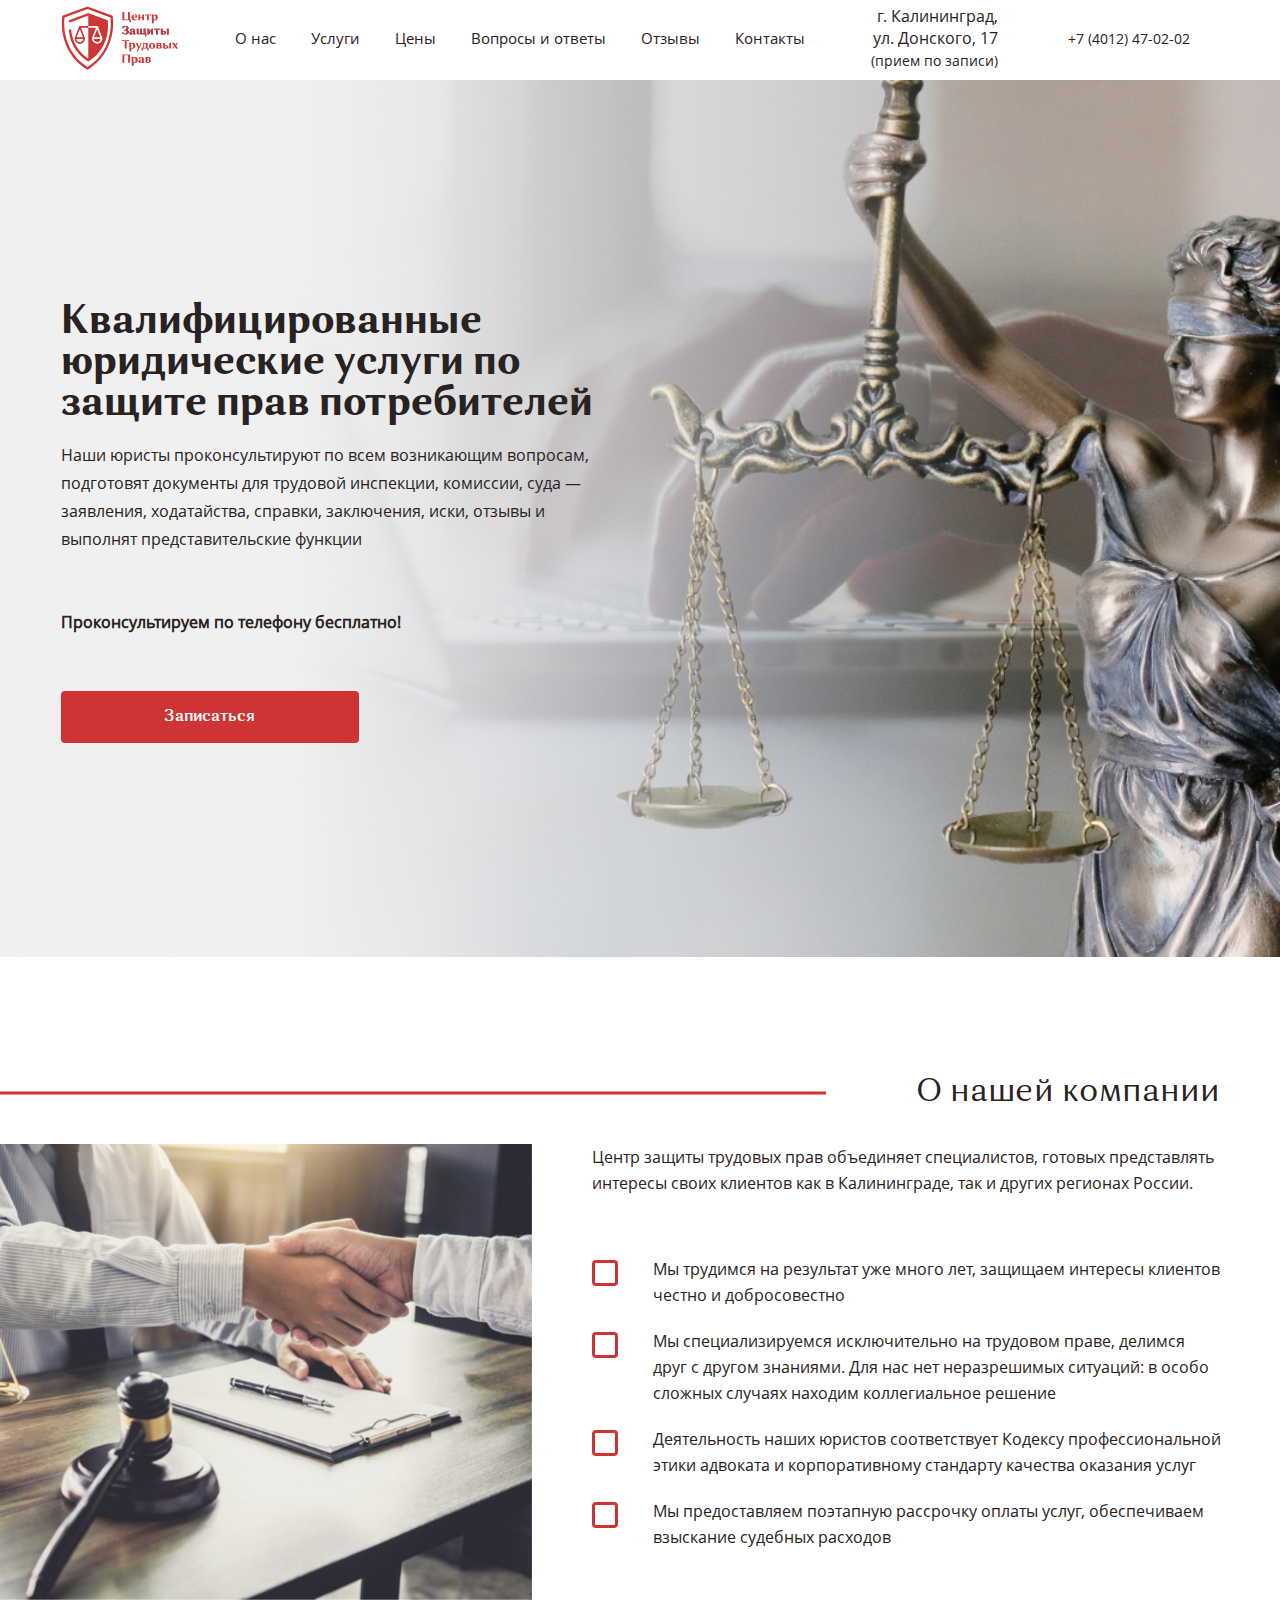
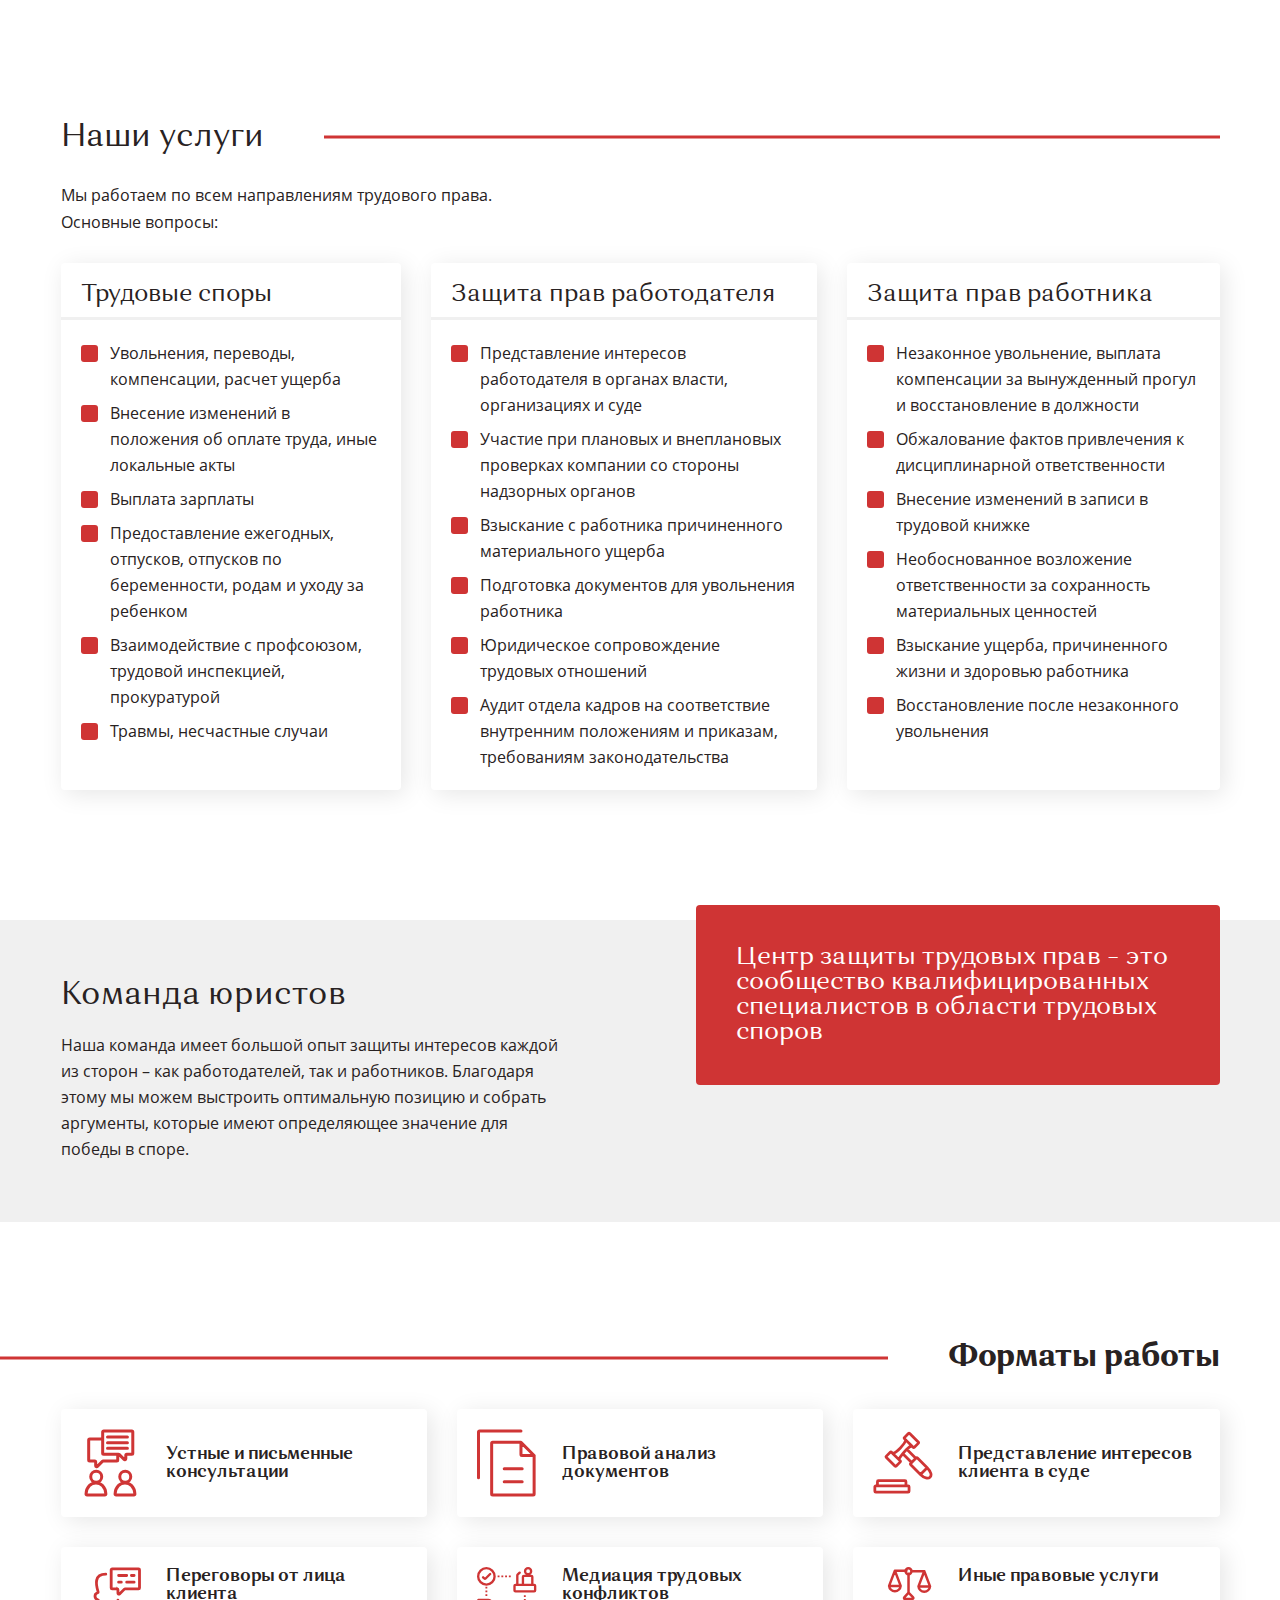
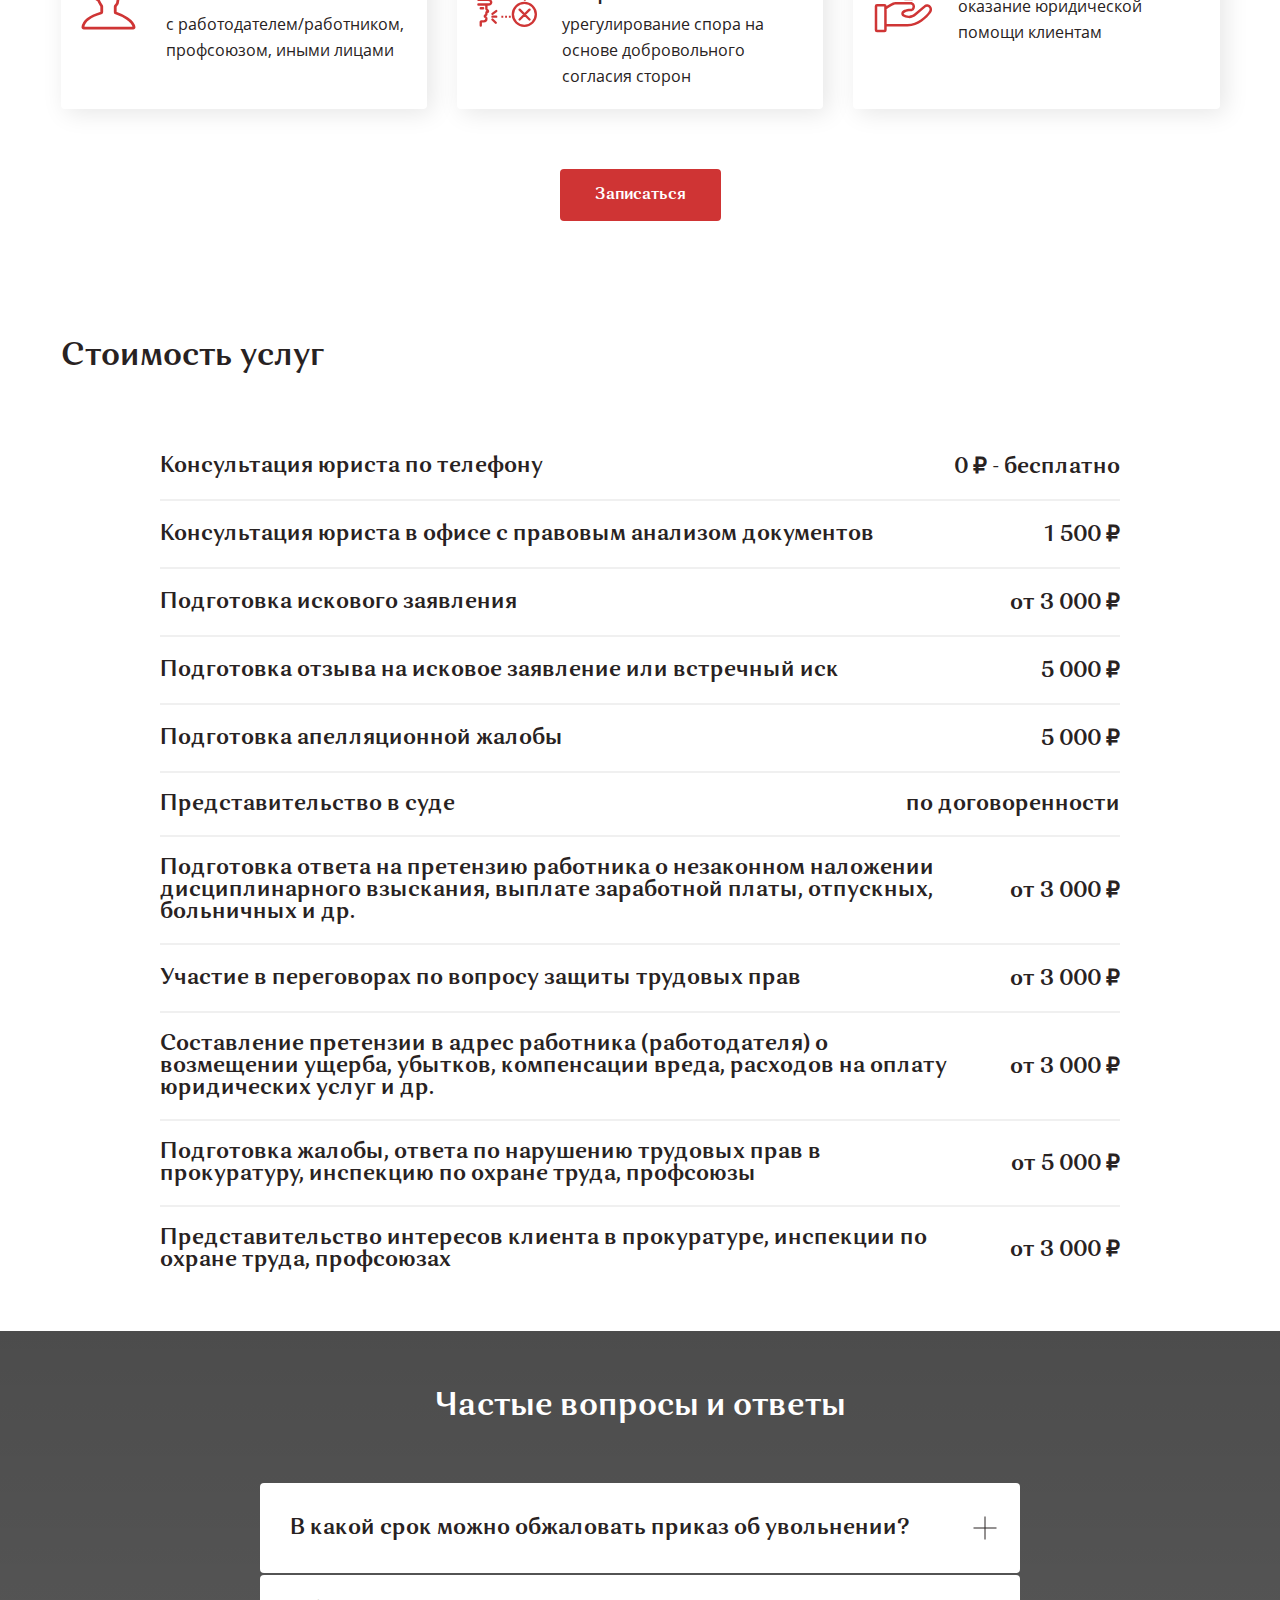
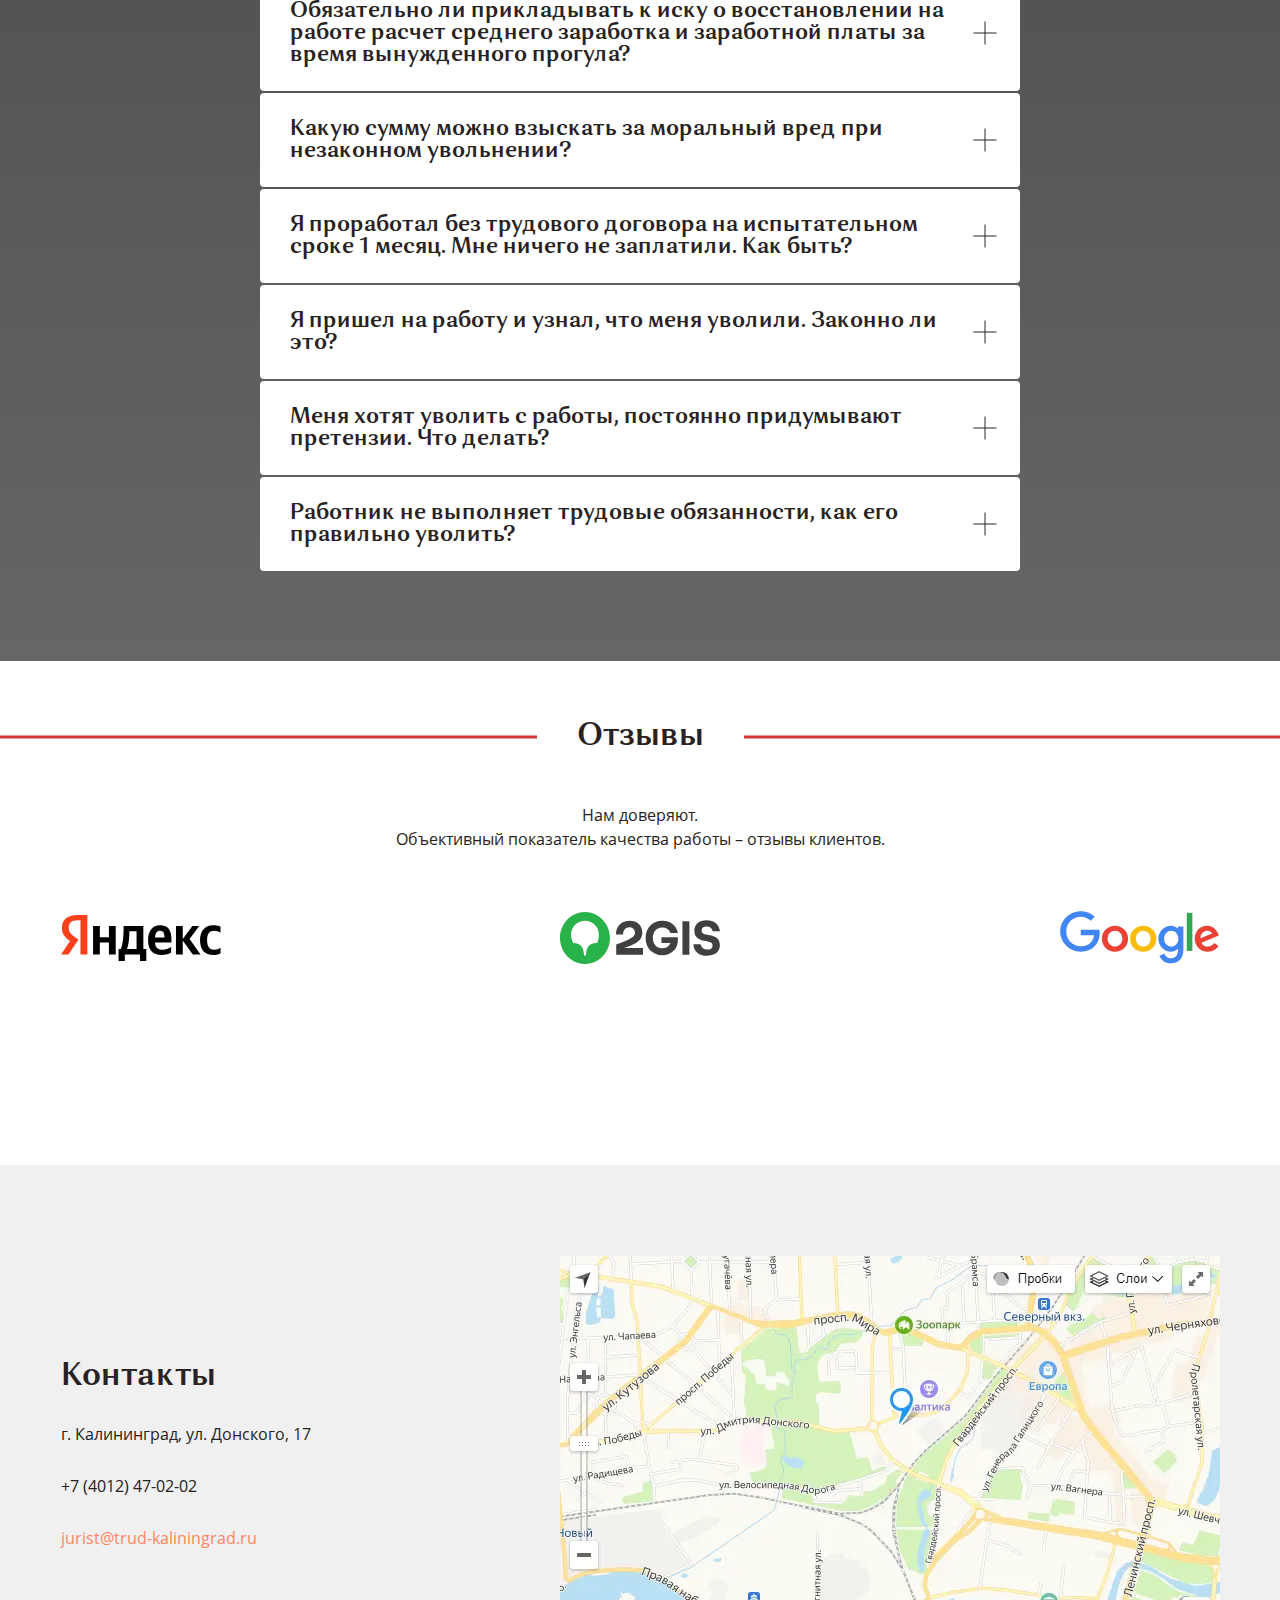
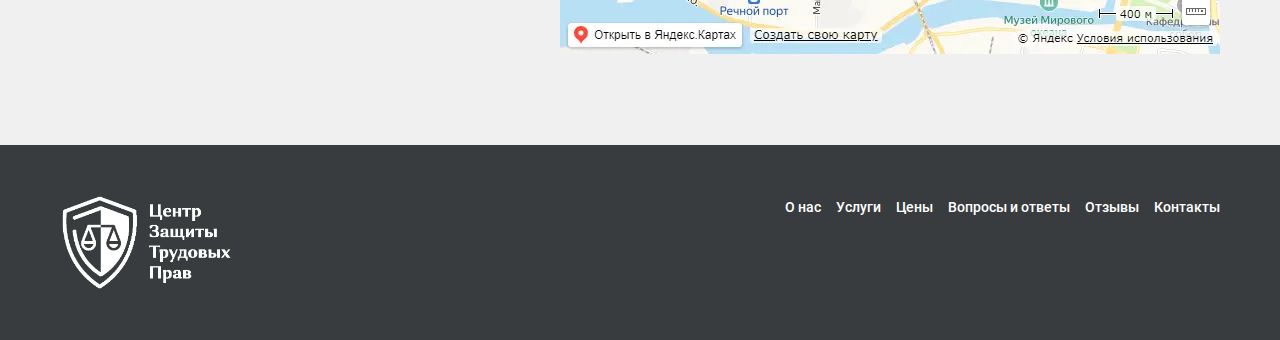
==== commit a730981d: "Add files via upload" ====
--- a/index.html
+++ b/index.html
@@ -1,625 +1,79 @@
 ﻿<!DOCTYPE html>
 <html lang="ru">
-  <head>
-    <meta http-equiv="Content-Type" content="text/html; charset=utf-8">
-    <meta name="viewport" content="width=device-width">
-    <meta name="format-detection" content="telephone=no">
-    <title>
-      Центр защиты трудовых прав - юристы по трудовому праву в Калининграде
-    </title>
-    <meta name="description" content="Юристы в сфере трудового права: увольнение, восстановление, отпуска">
-    <meta property="og:url" content="">
-    <meta property="og:title" content="Центр защиты трудовых прав - юристы по трудовому праву в Калининграде">
-    <meta property="og:description" content="Юристы в сфере трудового права: увольнение, восстановление, отпуска">
-	
-	<meta name="robots" content="index, follow">
-
-    <link rel="shortcut icon" type="image/png" href="images/favicon.svg">
-
-    <link rel="stylesheet" type="text/css" href="libs/magnific-popup.css">
-    <link rel="stylesheet" href="css/style.css">
-	
-	<link rel="apple-touch-icon" sizes="180x180" href="apple-touch-icon.png">
-	<link rel="icon" type="image/png" sizes="32x32" href="favicon-32x32.png">
-	<link rel="icon" type="image/png" sizes="16x16" href="favicon-16x16.png">
-	<link rel="manifest" href="site.webmanifest">
-	<link rel="mask-icon" href="safari-pinned-tab.svg" color="#da532c">
-	<meta name="msapplication-TileColor" content="#da532c">
-	<meta name="theme-color" content="#ffffff">
-	
-	<meta property="og:url" content="https://trud-kaliningrad.ru/">
-	<meta property="og:type" content="website">
-	<meta property="og:title" content="Центр защиты трудовых прав - юристы по трудовому праву в Калининграде">
-	<meta property="og:description" content="Юристы в сфере трудового права: увольнение, восстановление, отпуска">
-	<meta property="og:image" content="https://trud-kaliningrad.ru/images/logo.svg">
-
-	<meta name="twitter:card" content="summary_large_image">
-	<meta property="twitter:domain" content="trud-kaliningrad.ru">
-	<meta property="twitter:url" content="https://trud-kaliningrad.ru/">
-	<meta name="twitter:title" content="Центр защиты трудовых прав - юристы по трудовому праву в Калининграде">
-	<meta name="twitter:description" content="Юристы в сфере трудового права: увольнение, восстановление, отпуска">
-	<meta name="twitter:image" content="https://trud-kaliningrad.ru/images/logo.svg">
-	
-	<!-- Yandex.Metrika counter -->
-	<script type="text/javascript">
-	   (function(m,e,t,r,i,k,a){m[i]=m[i]||function(){(m[i].a=m[i].a||[]).push(arguments)};
-	   m[i].l=1*new Date();k=e.createElement(t),a=e.getElementsByTagName(t)[0],k.async=1,k.src=r,a.parentNode.insertBefore(k,a)})
-	   (window, document, "script", "https://mc.yandex.ru/metrika/tag.js", "ym");
-
-	   ym(88065007, "init", {
-			clickmap:true,
-			trackLinks:true,
-			accurateTrackBounce:true,
-			webvisor:true
-	   });
-	</script>
-	<!-- /Yandex.Metrika counter -->
-	<script type="text/javascript">!function(){var t=document.createElement("script");t.type="text/javascript",t.async=!0,t.src='https://vk.com/js/api/openapi.js?169',t.onload=function(){VK.Retargeting.Init("VK-RTRG-1426148-9aYv3"),VK.Retargeting.Hit()},document.head.appendChild(t)}();</script><noscript><img src="https://vk.com/rtrg?p=VK-RTRG-1426148-9aYv3" style="position:fixed; left:-999px;" alt=""></noscript>
-  </head>
-
-  <body>
-  <noscript><div><img src="watch/88065007" style="position:absolute; left:-9999px;" alt=""></div></noscript>
-    <div class="wrapper">
-      <div class="header">
-        <div class="container">
-          <div class="header__items">
-            <a href="index.htm" class="header__logo"><img src="images/logo.svg" alt=""></a>
-            <div class="header__item">
-              <ul class="header__nav">
-                <li><a href="#company">О нас</a></li>
-                <li><a href="#service">Услуги</a></li>
-                <li><a href="#price">Цены</a></li>
-                <li><a href="#faq">Вопросы и ответы</a></li>
-                <li><a href="#review">Отзывы</a></li>
-                <li><a href="#contacts">Контакты</a></li>
-              </ul>
-              <div class="header__block">
-                <div class="header__adres">
-                  г. Калининград, <br>
-                  ул. Донского, 17 <br>
-                  <span>(прием по записи)</span>
-                </div>
-                <a href="tel:+7(4012)47-02-02" class="header__tel">+7 (4012) 47-02-02</a>
-              </div>
-            </div>
-            <a href="tel:+7(4012)47-02-02" class="header__tel header__tel-mobile">+7 (4012) 47-02-02</a>
-            <div class="header__burger">
-              <a href="#"><span></span></a>
-            </div>
-          </div>
-        </div>
-      </div>
-
-      <div class="showcase">
-        <div class="container">
-          <div class="showcase__block">
-            <h1 class="showcase__title">Центр защиты трудовых прав</h1>
-            <div class="showcase__info">
-              Наши юристы проконсультируют по всем возникающим вопросам,
-              подготовят документы для трудовой инспекции, комиссии, суда
-			  — заявления, ходатайства, справки, заключения, иски, отзывы и выполнят
-              представительские функции
-            </div>
-			<div class="showcase__info">
-              <b>Проконсультируем по телефону бесплатно!</b>
-            </div>
-            <a href="#modal1" class="showcase__btn js-feedback">Записаться</a>
-          </div>
-        </div>
-      </div>
-
-      <section id="company" class="company">
-        <div class="container">
-          <div class="company__header">
-            <h2 class="company__title">О нашей компании</h2>
-          </div>
-          <div class="company__items">
-            <div class="company__image">
-              <img src="images/company.webp" alt="">
-            </div>
-            <div class="company__item">
-              <div class="company__info">
-                Центр защиты трудовых прав объединяет специалистов, готовых
-                представлять интересы своих клиентов как в Калининграде, так и
-                других регионах России.
-              </div>
-              <ul class="company__list">
-                <li>
-                  Мы трудимся на результат уже много лет, защищаем интересы
-                  клиентов честно и добросовестно
-                </li>
-                <li>
-                  Мы специализируемся исключительно на трудовом праве, делимся
-                  друг с другом знаниями. Для нас нет неразрешимых ситуаций: в
-                  особо сложных случаях находим коллегиальное решение
-                </li>
-                <li>
-                  Деятельность наших юристов соответствует Кодексу
-                  профессиональной этики адвоката и корпоративному стандарту
-                  качества оказания услуг
-                </li>
-                <li>
-                  Мы предоставляем поэтапную рассрочку оплаты услуг,
-                  обеспечиваем взыскание судебных расходов
-                </li>
-              </ul>
-            </div>
-          </div>
-        </div>
-      </section>
-
-      <section id="service" class="service">
-        <div class="container">
-          <h2 class="service__header">
-            <span>Наши услуги</span>
-          </h2>
-          <div class="service__text">
-            Мы работаем по всем направлениям трудового права.
-          </div>
-          <div class="service__head">Основные вопросы:</div>
-          <div class="service__items">
-            <div class="service__item">
-              <div class="service__item-head">Трудовые споры</div>
-              <ul>
-                <li>Увольнения, переводы, компенсации, расчет ущерба</li>
-                <li>
-                  Внесение изменений в положения об оплате труда, иные локальные
-                  акты
-                </li>
-                <li>Выплата зарплаты</li>
-                <li>
-                  Предоставление ежегодных, отпусков, отпусков по беременности,
-                  родам и уходу за ребенком
-                </li>
-                <li>
-                  Взаимодействие с профсоюзом, трудовой инспекцией, прокуратурой
-                </li>
-                <li>Травмы, несчастные случаи</li>
-              </ul>
-            </div>
-            <div class="service__item">
-              <div class="service__item-head">Защита прав работодателя</div>
-              <ul>
-                <li>
-                  Представление интересов работодателя в органах власти,
-                  организациях и суде
-                </li>
-                <li>
-                  Участие при плановых и внеплановых проверках компании со
-                  стороны надзорных органов
-                </li>
-                <li>Взыскание с работника причиненного материального ущерба</li>
-                <li>Подготовка документов для увольнения работника</li>
-                <li>Юридическое сопровождение трудовых отношений</li>
-                <li>
-                  Аудит отдела кадров на соответствие внутренним положениям и
-                  приказам, требованиям законодательства
-                </li>
-              </ul>
-            </div>
-            <div class="service__item">
-              <div class="service__item-head">Защита прав работника</div>
-              <ul>
-                <li>
-                  Незаконное увольнение, выплата компенсации за вынужденный
-                  прогул и восстановление в должности
-                </li>
-                <li>
-                  Обжалование фактов привлечения к дисциплинарной
-                  ответственности
-                </li>
-                <li>Внесение изменений в записи в трудовой книжке</li>
-                <li>
-                  Необоснованное возложение ответственности за сохранность
-                  материальных ценностей
-                </li>
-                <li>
-                  Взыскание ущерба, причиненного жизни и здоровью работника
-                </li>
-                <li>Восстановление после незаконного увольнения</li>
-              </ul>
-            </div>
-          </div>
-        </div>
-      </section>
-
-      <div class="team">
-        <div class="container">
-          <div class="team__item">
-            <div class="team__block">
-              Центр защиты трудовых прав – это сообщество квалифицированных
-              специалистов в области трудовых споров
-            </div>
-            <h2 class="team__title">Команда юристов</h2>
-            <div class="team__info">
-              Наша команда имеет большой опыт защиты интересов каждой из сторон
-              – как работодателей, так и работников. Благодаря этому мы можем
-              выстроить оптимальную позицию и собрать аргументы, которые имеют
-              определяющее значение для победы в споре.
-            </div>
-          </div>
-        </div>
-      </div>
-
-      <div class="work">
-        <div class="container">
-          <h2 class="work__header">
-            <span>Форматы работы</span>
-          </h2>
-          <div class="work__items">
-            <div class="work__item">
-              <div class="work__image">
-                <img src="images/work-1.svg" alt="">
-              </div>
-              <div class="work__block">
-                <div class="work__head">Устные и письменные консультации</div>
-              </div>
-            </div>
-            <div class="work__item">
-              <div class="work__image">
-                <img src="images/work-2.svg" alt="">
-              </div>
-              <div class="work__block">
-                <div class="work__head">Правовой анализ документов</div>
-              </div>
-            </div>
-            <div class="work__item">
-              <div class="work__image">
-                <img src="images/work-3.svg" alt="">
-              </div>
-              <div class="work__block">
-                <div class="work__head">
-                  Представление интересов клиента в суде
-                </div>
-              </div>
-            </div>
-            <div class="work__item">
-              <div class="work__image">
-                <img src="images/work-4.svg" alt="">
-              </div>
-              <div class="work__block">
-                <div class="work__head">Переговоры от лица клиента</div>
-                <div class="work__text">
-                  с работодателем/работником, профсоюзом, иными лицами
-                </div>
-              </div>
-            </div>
-            <div class="work__item">
-              <div class="work__image">
-                <img src="images/work-5.svg" alt="">
-              </div>
-              <div class="work__block">
-                <div class="work__head">Медиация трудовых конфликтов</div>
-                <div class="work__text">
-                  урегулирование спора на основе добровольного согласия сторон
-                </div>
-              </div>
-            </div>
-            <div class="work__item">
-              <div class="work__image">
-                <img src="images/work-6.svg" alt="">
-              </div>
-              <div class="work__block">
-                <div class="work__head">Иные правовые услуги</div>
-                <div class="work__text">
-                  оказание юридической помощи клиентам
-                </div>
-              </div>
-            </div>
-          </div>
-          <a href="#modal2" class="work__btn js-feedback">Записаться</a>
-        </div>
-      </div>
-
-      <section id="price" class="price">
-        <div class="container">
-          <h2 class="price__title">Стоимость услуг</h2>
-          <div class="price__items">
-            <div class="price__item">
-              <div class="price__name">Консультация юриста по телефону</div>
-              <div class="price__value">0 <span>₽</span> - бесплатно</div>
-            </div>
-			<div class="price__item">
-              <div class="price__name">Консультация юриста в офисе с правовым анализом документов</div>
-              <div class="price__value">1 500 <span>₽</span></div>
-            </div>
-            <div class="price__item">
-              <div class="price__name">
-                Подготовка искового заявления
-              </div>
-              <div class="price__value">от 3 000 <span>₽</span></div>
-            </div>
-            <div class="price__item">
-              <div class="price__name">
-                Подготовка отзыва на исковое заявление или встречный иск
-              </div>
-              <div class="price__value">5 000 <span>₽</span></div>
-            </div>
-            <div class="price__item">
-              <div class="price__name">Подготовка апелляционной жалобы</div>
-              <div class="price__value">5 000 <span>₽</span></div>
-            </div>
-            <div class="price__item">
-              <div class="price__name">
-                Представительство в суде
-              </div>
-              <div class="price__value">по договоренности</div>
-            </div>
-            <div class="price__item">
-              <div class="price__name">
-                Подготовка ответа на претензию работника о незаконном наложении
-                дисциплинарного взыскания, выплате заработной платы, отпускных,
-                больничных и др.
-              </div>
-              <div class="price__value">от 3 000 <span>₽</span></div>
-            </div>
-            <div class="price__item">
-              <div class="price__name">
-                Участие в переговорах по вопросу защиты трудовых прав
-              </div>
-              <div class="price__value">от 3 000 <span>₽</span></div>
-            </div>
-            <div class="price__item">
-              <div class="price__name">
-                Составление претензии в адрес работника (работодателя) о
-                возмещении ущерба, убытков, компенсации вреда, расходов на
-                оплату юридических услуг и др.
-              </div>
-              <div class="price__value">от 3 000 <span>₽</span></div>
-            </div>
-            <div class="price__item">
-              <div class="price__name">
-                Подготовка жалобы, ответа по нарушению трудовых прав в
-                прокуратуру, инспекцию по охране труда, профсоюзы
-              </div>
-              <div class="price__value"> от 5 000 <span>₽</span></div>
-            </div>
-            <div class="price__item">
-              <div class="price__name">
-                Представительство интересов клиента в прокуратуре, инспекции по
-                охране труда, профсоюзах
-              </div>
-              <div class="price__value">от 3 000 <span>₽</span></div>
-            </div>
-          </div>
-        </div>
-      </section>
-
-      <section id="faq" class="faq">
-        <div class="container">
-          <h2 class="faq__title">Частые вопросы и ответы</h2>
-          <div class="faq__items">
-            <div class="faq__item">
-              <div class="faq__header">
-                <div class="faq__name">
-                  В какой срок можно обжаловать приказ об увольнении?
-                </div>
-                <div class="faq__strong">
-                  <svg width="24px" height="24px" viewbox="0 0 24 24" xmlns="http://www.w3.org/2000/svg" xmlns:xlink="http://www.w3.org/1999/xlink">
-                    <g stroke="none" stroke-width="1px" fill="none" fill-rule="evenodd" stroke-linecap="square">
-                      <g transform="translate(1.000000, 1.000000)" stroke="#cf3535">
-                        <path d="M0,11 L22,11"></path>
-                        <path d="M11,0 L11,22"></path>
-                      </g>
-                    </g>
-                  </svg>
-                </div>
-              </div>
-              <div class="faq__body">
-                Срок обжалования приказа об увольнении составляет один месяц.
-                Исключение – если последний день этого месяца выпадает на
-                выходной или праздничный день. Тогда срок обжалования
-                продлевается до понедельника или первого дня после праздничного.
-              </div>
-            </div>
-            <div class="faq__item">
-              <div class="faq__header">
-                <div class="faq__name">
-                  Обязательно ли прикладывать к иску о восстановлении на работе
-                  расчет среднего заработка и заработной платы за время
-                  вынужденного прогула?
-                </div>
-                <div class="faq__strong">
-                  <svg width="24px" height="24px" viewbox="0 0 24 24" xmlns="http://www.w3.org/2000/svg" xmlns:xlink="http://www.w3.org/1999/xlink">
-                    <g stroke="none" stroke-width="1px" fill="none" fill-rule="evenodd" stroke-linecap="square">
-                      <g transform="translate(1.000000, 1.000000)" stroke="#cf3535">
-                        <path d="M0,11 L22,11"></path>
-                        <path d="M11,0 L11,22"></path>
-                      </g>
-                    </g>
-                  </svg>
-                </div>
-              </div>
-              <div class="faq__body">
-                В итоговом решении суд указывает полноценную, обоснованную,
-                доказанную сумму взыскания. Потому расчет среднего заработка
-                необходимо приложить. В случае, если работодатель отказывается
-                представить данный расчет, то готовится ходатайство об
-                истребовании данных документов. Затем представляется в суд
-                уточненное исковое требование.
-              </div>
-            </div>
-            <div class="faq__item">
-              <div class="faq__header">
-                <div class="faq__name">
-                  Какую сумму можно взыскать за моральный вред при незаконном
-                  увольнении?
-                </div>
-                <div class="faq__strong">
-                  <svg width="24px" height="24px" viewbox="0 0 24 24" xmlns="http://www.w3.org/2000/svg" xmlns:xlink="http://www.w3.org/1999/xlink">
-                    <g stroke="none" stroke-width="1px" fill="none" fill-rule="evenodd" stroke-linecap="square">
-                      <g transform="translate(1.000000, 1.000000)" stroke="#cf3535">
-                        <path d="M0,11 L22,11"></path>
-                        <path d="M11,0 L11,22"></path>
-                      </g>
-                    </g>
-                  </svg>
-                </div>
-              </div>
-              <div class="faq__body">
-                Как показывает судебная практика, за моральный вред при
-                незаконном увольнении суд присуждает небольшую сумму. Например,
-                если выставлена сумма в 50 тыс. рублей, то могут присудить к
-                взысканию 5 тыс. рублей. В конечном счете размер морального
-                вреда остается на усмотрение судьи.
-              </div>
-            </div>
-            <div class="faq__item">
-              <div class="faq__header">
-                <div class="faq__name">
-                  Я проработал без трудового договора на испытательном сроке 1
-                  месяц. Мне ничего не заплатили. Как быть?
-                </div>
-                <div class="faq__strong">
-                  <svg width="24px" height="24px" viewbox="0 0 24 24" xmlns="http://www.w3.org/2000/svg" xmlns:xlink="http://www.w3.org/1999/xlink">
-                    <g stroke="none" stroke-width="1px" fill="none" fill-rule="evenodd" stroke-linecap="square">
-                      <g transform="translate(1.000000, 1.000000)" stroke="#cf3535">
-                        <path d="M0,11 L22,11"></path>
-                        <path d="M11,0 L11,22"></path>
-                      </g>
-                    </g>
-                  </svg>
-                </div>
-              </div>
-              <div class="faq__body">
-                Если работодатель добровольно не выплачивает зарплату, то
-                необходимо обратиться в суд. Доказательством существовавших
-                трудовых отношений являются договоренность между руководителем и
-                специалистом (устная или подтвержденная свидетелями), допуски к
-                работам, соблюдение внутреннего распорядка. То, что нет
-                документального оформления, является нарушением ст. 67 ТК РФ. За
-                это организации грозит штраф. Мы поможем грамотно составить
-                исковое заявление, представим интересы клиента в суде, поможем
-                взыскать с компании расходы на адвоката.
-              </div>
-            </div>
-            <div class="faq__item">
-              <div class="faq__header">
-                <div class="faq__name">
-                  Я пришел на работу и узнал, что меня уволили. Законно ли это?
-                </div>
-                <div class="faq__strong">
-                  <svg width="24px" height="24px" viewbox="0 0 24 24" xmlns="http://www.w3.org/2000/svg" xmlns:xlink="http://www.w3.org/1999/xlink">
-                    <g stroke="none" stroke-width="1px" fill="none" fill-rule="evenodd" stroke-linecap="square">
-                      <g transform="translate(1.000000, 1.000000)" stroke="#cf3535">
-                        <path d="M0,11 L22,11"></path>
-                        <path d="M11,0 L11,22"></path>
-                      </g>
-                    </g>
-                  </svg>
-                </div>
-              </div>
-              <div class="faq__body">
-                Такой способ увольнения не законен. Для увольнения требуется
-                письменное заявление работника или факт привлечения сотрудника к
-                дисциплинарному взысканию в виде увольнения. Этот процесс не
-                одномоментный. Рекомендуем обратиться в суд с требованием о
-                восстановлении на работе, выплате компенсации за время
-                вынужденного прогула и возмещении морального вреда.
-              </div>
-            </div>
-            <div class="faq__item">
-              <div class="faq__header">
-                <div class="faq__name">
-                  Меня хотят уволить с работы, постоянно придумывают претензии.
-                  Что делать?
-                </div>
-                <div class="faq__strong">
-                  <svg width="24px" height="24px" viewbox="0 0 24 24" xmlns="http://www.w3.org/2000/svg" xmlns:xlink="http://www.w3.org/1999/xlink">
-                    <g stroke="none" stroke-width="1px" fill="none" fill-rule="evenodd" stroke-linecap="square">
-                      <g transform="translate(1.000000, 1.000000)" stroke="#cf3535">
-                        <path d="M0,11 L22,11"></path>
-                        <path d="M11,0 L11,22"></path>
-                      </g>
-                    </g>
-                  </svg>
-                </div>
-              </div>
-              <div class="faq__body">
-                Прежде всего необходимо переговорить с руководством, узнать
-                причины недовольства, найти взаимоприемлемое решение. В случае,
-                если решения найти не удалось - рекомендуем обратиться к
-                адвокату, он произведет правовую оценку ситуации и предпримет
-                необходимые меры для защиты интересов клиента
-              </div>
-            </div>
-            <div class="faq__item">
-              <div class="faq__header">
-                <div class="faq__name">
-                  Работник не выполняет трудовые обязанности, как его правильно
-                  уволить?
-                </div>
-                <div class="faq__strong">
-                  <svg width="24px" height="24px" viewbox="0 0 24 24" xmlns="http://www.w3.org/2000/svg" xmlns:xlink="http://www.w3.org/1999/xlink">
-                    <g stroke="none" stroke-width="1px" fill="none" fill-rule="evenodd" stroke-linecap="square">
-                      <g transform="translate(1.000000, 1.000000)" stroke="#cf3535">
-                        <path d="M0,11 L22,11"></path>
-                        <path d="M11,0 L11,22"></path>
-                      </g>
-                    </g>
-                  </svg>
-                </div>
-              </div>
-              <div class="faq__body">
-                Факт невыполнения трудовых обязанностей, предусмотренных
-                должностной инструкцией, должен быть зафиксирован документально.
-                Проводится служебная проверка с затребованием объяснений у
-                работника, по результатам которой сотрудник может быть привлечен
-                к дисциплинарной ответственности. Наличие фактов невыполнения
-                трудовых обязанностей, повлекших последствия для работодателя,
-                может быть основанием для увольнения.
-              </div>
-            </div>
-          </div>
-        </div>
-      </section>
-
-      <section id="review" class="review">
-        <div class="container">
-          <h2 class="review__header">
-            <span>Отзывы</span>
-          </h2>
-          <div class="review__info">
-            <p>Нам доверяют.</p>
-            <p>Объективный показатель качества работы – отзывы клиентов.</p>
-          </div>
-          <div class="review__items">
-            <div class="review__item">
-              <img src="images/review-1.svg" alt="">
-            </div>
-            <div class="review__item">
-              <img src="images/review-2.svg" alt="">
-            </div>
-            <div class="review__item">
-              <img src="images/review-3.svg" alt="">
-            </div>
-          </div>
-        </div>
-      </section>
-
-      <section id="contacts" class="contacts">
-        <div class="container">
-          <div class="contacts__items">
-            <div class="contacts__item">
-              <h2 class="contacts__title">Контакты</h2>
-              <div class="contacts__adres">
-                г. Калининград, ул. Донского, 17
-              </div>
-              <a href="tel:+7(4012)47-02-02" class="contacts__tel">+7 (4012) 47-02-02</a>
-              <a href="mailto:jurist@trud-kaliningrad.ru" class="contacts__mail">jurist@trud-kaliningrad.ru</a>
-            </div>
-            <div class="contacts__map container-fluid">
-              <div id="map"></div>
-            </div>
-          </div>
-        </div>
-      </section>
-
-      <div class="footer">
-        <div class="container">
-          <div class="footer__items">
-            <a href="#" class="footer__logo"><img src="images/logo-footer.webp" alt=""></a>
-            <ul class="footer__nav">
+
+<head>
+  <meta http-equiv="Content-Type" content="text/html; charset=utf-8">
+  <meta name="viewport" content="width=device-width">
+  <meta name="format-detection" content="telephone=no">
+  <title>
+    Центр защиты трудовых прав - юристы по трудовому праву в Калининграде
+  </title>
+  <meta name="description" content="Юристы в сфере трудового права: увольнение, восстановление, отпуска">
+  <meta property="og:url" content="">
+  <meta property="og:title" content="Центр защиты трудовых прав - юристы по трудовому праву в Калининграде">
+  <meta property="og:description" content="Юристы в сфере трудового права: увольнение, восстановление, отпуска">
+
+  <meta name="robots" content="index, follow">
+
+  <link rel="shortcut icon" type="image/png" href="images/favicon.svg">
+
+  <link rel="stylesheet" type="text/css" href="libs/magnific-popup.css">
+  <link rel="stylesheet" href="css/style.css">
+
+  <link rel="apple-touch-icon" sizes="180x180" href="apple-touch-icon.png">
+  <link rel="icon" type="image/png" sizes="32x32" href="favicon-32x32.png">
+  <link rel="icon" type="image/png" sizes="16x16" href="favicon-16x16.png">
+  <link rel="manifest" href="site.webmanifest">
+  <link rel="mask-icon" href="safari-pinned-tab.svg" color="#da532c">
+  <meta name="msapplication-TileColor" content="#da532c">
+  <meta name="theme-color" content="#ffffff">
+
+  <meta property="og:url" content="https://trud-kaliningrad.ru/">
+  <meta property="og:type" content="website">
+  <meta property="og:title" content="Центр защиты трудовых прав - юристы по трудовому праву в Калининграде">
+  <meta property="og:description" content="Юристы в сфере трудового права: увольнение, восстановление, отпуска">
+  <meta property="og:image" content="https://trud-kaliningrad.ru/images/logo.svg">
+
+  <meta name="twitter:card" content="summary_large_image">
+  <meta property="twitter:domain" content="trud-kaliningrad.ru">
+  <meta property="twitter:url" content="https://trud-kaliningrad.ru/">
+  <meta name="twitter:title" content="Центр защиты трудовых прав - юристы по трудовому праву в Калининграде">
+  <meta name="twitter:description" content="Юристы в сфере трудового права: увольнение, восстановление, отпуска">
+  <meta name="twitter:image" content="https://trud-kaliningrad.ru/images/logo.svg">
+
+  <!-- Yandex.Metrika counter -->
+  <script type="text/javascript">
+    (function (m, e, t, r, i, k, a) {
+      m[i] = m[i] || function () { (m[i].a = m[i].a || []).push(arguments) };
+      m[i].l = 1 * new Date(); k = e.createElement(t), a = e.getElementsByTagName(t)[0], k.async = 1, k.src = r, a.parentNode.insertBefore(k, a)
+    })
+      (window, document, "script", "https://mc.yandex.ru/metrika/tag.js", "ym");
+
+    ym(88065007, "init", {
+      clickmap: true,
+      trackLinks: true,
+      accurateTrackBounce: true,
+      webvisor: true
+    });
+  </script>
+  <!-- /Yandex.Metrika counter -->
+  <script
+    type="text/javascript">!function () { var t = document.createElement("script"); t.type = "text/javascript", t.async = !0, t.src = 'https://vk.com/js/api/openapi.js?169', t.onload = function () { VK.Retargeting.Init("VK-RTRG-1426148-9aYv3"), VK.Retargeting.Hit() }, document.head.appendChild(t) }();</script>
+  <noscript><img src="https://vk.com/rtrg?p=VK-RTRG-1426148-9aYv3" style="position:fixed; left:-999px;"
+      alt=""></noscript>
+</head>
+
+<body>
+  <noscript>
+    <div><img src="watch/88065007" style="position:absolute; left:-9999px;" alt=""></div>
+  </noscript>
+  <div class="wrapper">
+    <div class="header">
+      <div class="container">
+        <div class="header__items">
+          <a href="index.htm" class="header__logo"><img src="images/logo.svg" alt=""></a>
+          <div class="header__item">
+            <ul class="header__nav">
               <li><a href="#company">О нас</a></li>
               <li><a href="#service">Услуги</a></li>
               <li><a href="#price">Цены</a></li>
@@ -627,67 +81,631 @@
               <li><a href="#review">Отзывы</a></li>
               <li><a href="#contacts">Контакты</a></li>
             </ul>
-          </div>
-        </div>
-      </div>
-    </div>
-
-    <div class="popup mfp-hide" id="modal1">
-		<div class="popup_header">
-			<div class="x-btn" title="Close">×</div>
-		</div>
-		<div class="popup_content">					
-			<form>
-				<input type="hidden" name="site_id" value="1008">
-				<input type="hidden" name="form_id" value="10081">
-				<script>document.write('<input type="hidden" name="referer" value="' + window.location + '">')</script>
-				<input type="hidden" name="recaptcha_version" value="">
-				<input type="hidden" name="recaptcha_response" value="">
-				<div class="popup_content_title">Запись на консультацию</div>
-				<div class="popup_content_subtitle">Оставьте свои контактные данные и мы сразу перезвоним вам</div>
-				<input class="popup-phone" name="phone" type="tel" tabindex="-1" placeholder="+7 (___) ___-____">
-				<div class="recaptcha-container"></div>
-				<input class="feedback" type="submit" value="Отправить">
-			</form>
-		</div>
-		<div class="close-btn popup-close">Закрыть</div>
-	</div>
-	<div class="popup mfp-hide" id="modal2">
-		<div class="popup_header">
-			<div class="x-btn" title="Close">×</div>
-		</div>
-		<div class="popup_content">					
-			<form>
-				<input type="hidden" name="site_id" value="1008">
-				<input type="hidden" name="form_id" value="10082">
-				<script>document.write('<input type="hidden" name="referer" value="' + window.location + '">')</script>
-				<input type="hidden" name="recaptcha_version" value="">
-				<input type="hidden" name="recaptcha_response" value="">
-				<div class="popup_content_title">Запись на консультацию</div>
-				<div class="popup_content_subtitle">Оставьте свои контактные данные и мы сразу перезвоним вам</div>
-				<input class="popup-phone" name="phone" type="tel" tabindex="-1" placeholder="+7 (___) ___-____">
-				<div class="recaptcha-container"></div>
-				<input class="feedback" type="submit" value="Отправить">
-			</form>
-		</div>
-		<div class="close-btn popup-close">Закрыть</div>
-	</div>
-
-    <script src="libs/jquery/jquery-3.2.1.min.js"></script>
-    <script src="libs/jquery.magnific-popup.js" type="text/javascript"></script>
-    <script src="libs/jquery.maskedinput.min.js"></script>
-    <script src="js/main.js"></script>
-    <script src="libs/site.js"></script>
-
-    <script>
-      setTimeout(function () {
-        var elem = document.createElement("script");
-        elem.type = "text/javascript";
-        elem.src =
-          "https://api-maps.yandex.ru/services/constructor/1.0/js/?um=constructor%3A6d745280771e7a4d2c88b1f30ea80df94840886dc62e90fa0bb32129157515e5&amp;id=map&amp;width=100%&amp;height=100%&amp;lang=ru_RU&amp;scroll=false";
-        var div = document.getElementById("map");
-        div.after(elem);
-      }, 4000);
-    </script>
-  </body>
-</html>
+            <div class="header__block">
+              <div class="header__adres">
+                г. Калининград, <br>
+                ул. Донского, 17 <br>
+                <span>(прием по записи)</span>
+              </div>
+              <a href="tel:+7(4012)47-02-02" class="header__tel">+7 (4012) 47-02-02</a>
+            </div>
+          </div>
+          <a href="tel:+7(4012)47-02-02" class="header__tel header__tel-mobile">+7 (4012) 47-02-02</a>
+          <div class="header__burger">
+            <a href="#"><span></span></a>
+          </div>
+        </div>
+      </div>
+    </div>
+
+    <div class="showcase">
+      <div class="container">
+        <div class="showcase__block">
+          <h1 class="showcase__title">
+            Квалифицированные юридические услуги по защите прав потребителей
+          </h1>
+          <div class="showcase__info">
+            Наши юристы проконсультируют по всем возникающим вопросам,
+            подготовят документы для трудовой инспекции, комиссии, суда
+            — заявления, ходатайства, справки, заключения, иски, отзывы и выполнят
+            представительские функции
+          </div>
+          <div class="showcase__info">
+            <b>Проконсультируем по телефону бесплатно!</b>
+          </div>
+          <a href="#modal1" class="showcase__btn js-feedback">Записаться</a>
+        </div>
+      </div>
+    </div>
+
+    <section id="company" class="company">
+      <div class="container">
+        <div class="company__header">
+          <h2 class="company__title">О нашей компании</h2>
+        </div>
+        <div class="company__items">
+          <div class="company__image">
+            <img src="images/company.webp" alt="">
+          </div>
+          <div class="company__item">
+            <div class="company__info">
+              Центр защиты трудовых прав объединяет специалистов, готовых
+              представлять интересы своих клиентов как в Калининграде, так и
+              других регионах России.
+            </div>
+            <ul class="company__list">
+              <li>
+                Мы трудимся на результат уже много лет, защищаем интересы
+                клиентов честно и добросовестно
+              </li>
+              <li>
+                Мы специализируемся исключительно на трудовом праве, делимся
+                друг с другом знаниями. Для нас нет неразрешимых ситуаций: в
+                особо сложных случаях находим коллегиальное решение
+              </li>
+              <li>
+                Деятельность наших юристов соответствует Кодексу
+                профессиональной этики адвоката и корпоративному стандарту
+                качества оказания услуг
+              </li>
+              <li>
+                Мы предоставляем поэтапную рассрочку оплаты услуг,
+                обеспечиваем взыскание судебных расходов
+              </li>
+            </ul>
+          </div>
+        </div>
+      </div>
+    </section>
+
+    <section id="service" class="service">
+      <div class="container">
+        <h2 class="service__header">
+          <span>Наши услуги</span>
+        </h2>
+        <div class="service__text">
+          Мы работаем по всем направлениям трудового права.
+        </div>
+        <div class="service__head">Основные вопросы:</div>
+        <div class="service__items">
+          <div class="service__item">
+            <div class="service__item-head">Трудовые споры</div>
+            <ul>
+              <li>Увольнения, переводы, компенсации, расчет ущерба</li>
+              <li>
+                Внесение изменений в положения об оплате труда, иные локальные
+                акты
+              </li>
+              <li>Выплата зарплаты</li>
+              <li>
+                Предоставление ежегодных, отпусков, отпусков по беременности,
+                родам и уходу за ребенком
+              </li>
+              <li>
+                Взаимодействие с профсоюзом, трудовой инспекцией, прокуратурой
+              </li>
+              <li>Травмы, несчастные случаи</li>
+            </ul>
+          </div>
+          <div class="service__item">
+            <div class="service__item-head">Защита прав работодателя</div>
+            <ul>
+              <li>
+                Представление интересов работодателя в органах власти,
+                организациях и суде
+              </li>
+              <li>
+                Участие при плановых и внеплановых проверках компании со
+                стороны надзорных органов
+              </li>
+              <li>Взыскание с работника причиненного материального ущерба</li>
+              <li>Подготовка документов для увольнения работника</li>
+              <li>Юридическое сопровождение трудовых отношений</li>
+              <li>
+                Аудит отдела кадров на соответствие внутренним положениям и
+                приказам, требованиям законодательства
+              </li>
+            </ul>
+          </div>
+          <div class="service__item">
+            <div class="service__item-head">Защита прав работника</div>
+            <ul>
+              <li>
+                Незаконное увольнение, выплата компенсации за вынужденный
+                прогул и восстановление в должности
+              </li>
+              <li>
+                Обжалование фактов привлечения к дисциплинарной
+                ответственности
+              </li>
+              <li>Внесение изменений в записи в трудовой книжке</li>
+              <li>
+                Необоснованное возложение ответственности за сохранность
+                материальных ценностей
+              </li>
+              <li>
+                Взыскание ущерба, причиненного жизни и здоровью работника
+              </li>
+              <li>Восстановление после незаконного увольнения</li>
+            </ul>
+          </div>
+        </div>
+      </div>
+    </section>
+
+    <div class="team">
+      <div class="container">
+        <div class="team__item">
+          <div class="team__block">
+            Центр защиты трудовых прав – это сообщество квалифицированных
+            специалистов в области трудовых споров
+          </div>
+          <h2 class="team__title">Команда юристов</h2>
+          <div class="team__info">
+            Наша команда имеет большой опыт защиты интересов каждой из сторон
+            – как работодателей, так и работников. Благодаря этому мы можем
+            выстроить оптимальную позицию и собрать аргументы, которые имеют
+            определяющее значение для победы в споре.
+          </div>
+        </div>
+      </div>
+    </div>
+
+    <div class="work">
+      <div class="container">
+        <h2 class="work__header">
+          <span>Форматы работы</span>
+        </h2>
+        <div class="work__items">
+          <div class="work__item">
+            <div class="work__image">
+              <img src="images/work-1.svg" alt="">
+            </div>
+            <div class="work__block">
+              <div class="work__head">Устные и письменные консультации</div>
+            </div>
+          </div>
+          <div class="work__item">
+            <div class="work__image">
+              <img src="images/work-2.svg" alt="">
+            </div>
+            <div class="work__block">
+              <div class="work__head">Правовой анализ документов</div>
+            </div>
+          </div>
+          <div class="work__item">
+            <div class="work__image">
+              <img src="images/work-3.svg" alt="">
+            </div>
+            <div class="work__block">
+              <div class="work__head">
+                Представление интересов клиента в суде
+              </div>
+            </div>
+          </div>
+          <div class="work__item">
+            <div class="work__image">
+              <img src="images/work-4.svg" alt="">
+            </div>
+            <div class="work__block">
+              <div class="work__head">Переговоры от лица клиента</div>
+              <div class="work__text">
+                с работодателем/работником, профсоюзом, иными лицами
+              </div>
+            </div>
+          </div>
+          <div class="work__item">
+            <div class="work__image">
+              <img src="images/work-5.svg" alt="">
+            </div>
+            <div class="work__block">
+              <div class="work__head">Медиация трудовых конфликтов</div>
+              <div class="work__text">
+                урегулирование спора на основе добровольного согласия сторон
+              </div>
+            </div>
+          </div>
+          <div class="work__item">
+            <div class="work__image">
+              <img src="images/work-6.svg" alt="">
+            </div>
+            <div class="work__block">
+              <div class="work__head">Иные правовые услуги</div>
+              <div class="work__text">
+                оказание юридической помощи клиентам
+              </div>
+            </div>
+          </div>
+        </div>
+        <a href="#modal2" class="work__btn js-feedback">Записаться</a>
+      </div>
+    </div>
+
+    <section id="price" class="price">
+      <div class="container">
+        <h2 class="price__title">Стоимость услуг</h2>
+        <div class="price__items">
+          <div class="price__item">
+            <div class="price__name">Консультация юриста по телефону</div>
+            <div class="price__value">0 <span>₽</span> - бесплатно</div>
+          </div>
+          <div class="price__item">
+            <div class="price__name">Консультация юриста в офисе с правовым анализом документов</div>
+            <div class="price__value">1 500 <span>₽</span></div>
+          </div>
+          <div class="price__item">
+            <div class="price__name">
+              Подготовка искового заявления
+            </div>
+            <div class="price__value">от 3 000 <span>₽</span></div>
+          </div>
+          <div class="price__item">
+            <div class="price__name">
+              Подготовка отзыва на исковое заявление или встречный иск
+            </div>
+            <div class="price__value">5 000 <span>₽</span></div>
+          </div>
+          <div class="price__item">
+            <div class="price__name">Подготовка апелляционной жалобы</div>
+            <div class="price__value">5 000 <span>₽</span></div>
+          </div>
+          <div class="price__item">
+            <div class="price__name">
+              Представительство в суде
+            </div>
+            <div class="price__value">по договоренности</div>
+          </div>
+          <div class="price__item">
+            <div class="price__name">
+              Подготовка ответа на претензию работника о незаконном наложении
+              дисциплинарного взыскания, выплате заработной платы, отпускных,
+              больничных и др.
+            </div>
+            <div class="price__value">от 3 000 <span>₽</span></div>
+          </div>
+          <div class="price__item">
+            <div class="price__name">
+              Участие в переговорах по вопросу защиты трудовых прав
+            </div>
+            <div class="price__value">от 3 000 <span>₽</span></div>
+          </div>
+          <div class="price__item">
+            <div class="price__name">
+              Составление претензии в адрес работника (работодателя) о
+              возмещении ущерба, убытков, компенсации вреда, расходов на
+              оплату юридических услуг и др.
+            </div>
+            <div class="price__value">от 3 000 <span>₽</span></div>
+          </div>
+          <div class="price__item">
+            <div class="price__name">
+              Подготовка жалобы, ответа по нарушению трудовых прав в
+              прокуратуру, инспекцию по охране труда, профсоюзы
+            </div>
+            <div class="price__value"> от 5 000 <span>₽</span></div>
+          </div>
+          <div class="price__item">
+            <div class="price__name">
+              Представительство интересов клиента в прокуратуре, инспекции по
+              охране труда, профсоюзах
+            </div>
+            <div class="price__value">от 3 000 <span>₽</span></div>
+          </div>
+        </div>
+      </div>
+    </section>
+
+    <section id="faq" class="faq">
+      <div class="container">
+        <h2 class="faq__title">Частые вопросы и ответы</h2>
+        <div class="faq__items">
+          <div class="faq__item">
+            <div class="faq__header">
+              <div class="faq__name">
+                В какой срок можно обжаловать приказ об увольнении?
+              </div>
+              <div class="faq__strong">
+                <svg width="24px" height="24px" viewbox="0 0 24 24" xmlns="http://www.w3.org/2000/svg"
+                  xmlns:xlink="http://www.w3.org/1999/xlink">
+                  <g stroke="none" stroke-width="1px" fill="none" fill-rule="evenodd" stroke-linecap="square">
+                    <g transform="translate(1.000000, 1.000000)" stroke="#cf3535">
+                      <path d="M0,11 L22,11"></path>
+                      <path d="M11,0 L11,22"></path>
+                    </g>
+                  </g>
+                </svg>
+              </div>
+            </div>
+            <div class="faq__body">
+              Срок обжалования приказа об увольнении составляет один месяц.
+              Исключение – если последний день этого месяца выпадает на
+              выходной или праздничный день. Тогда срок обжалования
+              продлевается до понедельника или первого дня после праздничного.
+            </div>
+          </div>
+          <div class="faq__item">
+            <div class="faq__header">
+              <div class="faq__name">
+                Обязательно ли прикладывать к иску о восстановлении на работе
+                расчет среднего заработка и заработной платы за время
+                вынужденного прогула?
+              </div>
+              <div class="faq__strong">
+                <svg width="24px" height="24px" viewbox="0 0 24 24" xmlns="http://www.w3.org/2000/svg"
+                  xmlns:xlink="http://www.w3.org/1999/xlink">
+                  <g stroke="none" stroke-width="1px" fill="none" fill-rule="evenodd" stroke-linecap="square">
+                    <g transform="translate(1.000000, 1.000000)" stroke="#cf3535">
+                      <path d="M0,11 L22,11"></path>
+                      <path d="M11,0 L11,22"></path>
+                    </g>
+                  </g>
+                </svg>
+              </div>
+            </div>
+            <div class="faq__body">
+              В итоговом решении суд указывает полноценную, обоснованную,
+              доказанную сумму взыскания. Потому расчет среднего заработка
+              необходимо приложить. В случае, если работодатель отказывается
+              представить данный расчет, то готовится ходатайство об
+              истребовании данных документов. Затем представляется в суд
+              уточненное исковое требование.
+            </div>
+          </div>
+          <div class="faq__item">
+            <div class="faq__header">
+              <div class="faq__name">
+                Какую сумму можно взыскать за моральный вред при незаконном
+                увольнении?
+              </div>
+              <div class="faq__strong">
+                <svg width="24px" height="24px" viewbox="0 0 24 24" xmlns="http://www.w3.org/2000/svg"
+                  xmlns:xlink="http://www.w3.org/1999/xlink">
+                  <g stroke="none" stroke-width="1px" fill="none" fill-rule="evenodd" stroke-linecap="square">
+                    <g transform="translate(1.000000, 1.000000)" stroke="#cf3535">
+                      <path d="M0,11 L22,11"></path>
+                      <path d="M11,0 L11,22"></path>
+                    </g>
+                  </g>
+                </svg>
+              </div>
+            </div>
+            <div class="faq__body">
+              Как показывает судебная практика, за моральный вред при
+              незаконном увольнении суд присуждает небольшую сумму. Например,
+              если выставлена сумма в 50 тыс. рублей, то могут присудить к
+              взысканию 5 тыс. рублей. В конечном счете размер морального
+              вреда остается на усмотрение судьи.
+            </div>
+          </div>
+          <div class="faq__item">
+            <div class="faq__header">
+              <div class="faq__name">
+                Я проработал без трудового договора на испытательном сроке 1
+                месяц. Мне ничего не заплатили. Как быть?
+              </div>
+              <div class="faq__strong">
+                <svg width="24px" height="24px" viewbox="0 0 24 24" xmlns="http://www.w3.org/2000/svg"
+                  xmlns:xlink="http://www.w3.org/1999/xlink">
+                  <g stroke="none" stroke-width="1px" fill="none" fill-rule="evenodd" stroke-linecap="square">
+                    <g transform="translate(1.000000, 1.000000)" stroke="#cf3535">
+                      <path d="M0,11 L22,11"></path>
+                      <path d="M11,0 L11,22"></path>
+                    </g>
+                  </g>
+                </svg>
+              </div>
+            </div>
+            <div class="faq__body">
+              Если работодатель добровольно не выплачивает зарплату, то
+              необходимо обратиться в суд. Доказательством существовавших
+              трудовых отношений являются договоренность между руководителем и
+              специалистом (устная или подтвержденная свидетелями), допуски к
+              работам, соблюдение внутреннего распорядка. То, что нет
+              документального оформления, является нарушением ст. 67 ТК РФ. За
+              это организации грозит штраф. Мы поможем грамотно составить
+              исковое заявление, представим интересы клиента в суде, поможем
+              взыскать с компании расходы на адвоката.
+            </div>
+          </div>
+          <div class="faq__item">
+            <div class="faq__header">
+              <div class="faq__name">
+                Я пришел на работу и узнал, что меня уволили. Законно ли это?
+              </div>
+              <div class="faq__strong">
+                <svg width="24px" height="24px" viewbox="0 0 24 24" xmlns="http://www.w3.org/2000/svg"
+                  xmlns:xlink="http://www.w3.org/1999/xlink">
+                  <g stroke="none" stroke-width="1px" fill="none" fill-rule="evenodd" stroke-linecap="square">
+                    <g transform="translate(1.000000, 1.000000)" stroke="#cf3535">
+                      <path d="M0,11 L22,11"></path>
+                      <path d="M11,0 L11,22"></path>
+                    </g>
+                  </g>
+                </svg>
+              </div>
+            </div>
+            <div class="faq__body">
+              Такой способ увольнения не законен. Для увольнения требуется
+              письменное заявление работника или факт привлечения сотрудника к
+              дисциплинарному взысканию в виде увольнения. Этот процесс не
+              одномоментный. Рекомендуем обратиться в суд с требованием о
+              восстановлении на работе, выплате компенсации за время
+              вынужденного прогула и возмещении морального вреда.
+            </div>
+          </div>
+          <div class="faq__item">
+            <div class="faq__header">
+              <div class="faq__name">
+                Меня хотят уволить с работы, постоянно придумывают претензии.
+                Что делать?
+              </div>
+              <div class="faq__strong">
+                <svg width="24px" height="24px" viewbox="0 0 24 24" xmlns="http://www.w3.org/2000/svg"
+                  xmlns:xlink="http://www.w3.org/1999/xlink">
+                  <g stroke="none" stroke-width="1px" fill="none" fill-rule="evenodd" stroke-linecap="square">
+                    <g transform="translate(1.000000, 1.000000)" stroke="#cf3535">
+                      <path d="M0,11 L22,11"></path>
+                      <path d="M11,0 L11,22"></path>
+                    </g>
+                  </g>
+                </svg>
+              </div>
+            </div>
+            <div class="faq__body">
+              Прежде всего необходимо переговорить с руководством, узнать
+              причины недовольства, найти взаимоприемлемое решение. В случае,
+              если решения найти не удалось - рекомендуем обратиться к
+              адвокату, он произведет правовую оценку ситуации и предпримет
+              необходимые меры для защиты интересов клиента
+            </div>
+          </div>
+          <div class="faq__item">
+            <div class="faq__header">
+              <div class="faq__name">
+                Работник не выполняет трудовые обязанности, как его правильно
+                уволить?
+              </div>
+              <div class="faq__strong">
+                <svg width="24px" height="24px" viewbox="0 0 24 24" xmlns="http://www.w3.org/2000/svg"
+                  xmlns:xlink="http://www.w3.org/1999/xlink">
+                  <g stroke="none" stroke-width="1px" fill="none" fill-rule="evenodd" stroke-linecap="square">
+                    <g transform="translate(1.000000, 1.000000)" stroke="#cf3535">
+                      <path d="M0,11 L22,11"></path>
+                      <path d="M11,0 L11,22"></path>
+                    </g>
+                  </g>
+                </svg>
+              </div>
+            </div>
+            <div class="faq__body">
+              Факт невыполнения трудовых обязанностей, предусмотренных
+              должностной инструкцией, должен быть зафиксирован документально.
+              Проводится служебная проверка с затребованием объяснений у
+              работника, по результатам которой сотрудник может быть привлечен
+              к дисциплинарной ответственности. Наличие фактов невыполнения
+              трудовых обязанностей, повлекших последствия для работодателя,
+              может быть основанием для увольнения.
+            </div>
+          </div>
+        </div>
+      </div>
+    </section>
+
+    <section id="review" class="review">
+      <div class="container">
+        <h2 class="review__header">
+          <span>Отзывы</span>
+        </h2>
+        <div class="review__info">
+          <p>Нам доверяют.</p>
+          <p>Объективный показатель качества работы – отзывы клиентов.</p>
+        </div>
+        <div class="review__items">
+          <div class="review__item">
+            <img src="images/review-1.svg" alt="">
+          </div>
+          <div class="review__item">
+            <img src="images/review-2.svg" alt="">
+          </div>
+          <div class="review__item">
+            <img src="images/review-3.svg" alt="">
+          </div>
+        </div>
+      </div>
+    </section>
+
+    <section id="contacts" class="contacts">
+      <div class="container">
+        <div class="contacts__items">
+          <div class="contacts__item">
+            <h2 class="contacts__title">Контакты</h2>
+            <div class="contacts__adres">
+              г. Калининград, ул. Донского, 17
+            </div>
+            <a href="tel:+7(4012)47-02-02" class="contacts__tel">+7 (4012) 47-02-02</a>
+            <a href="mailto:jurist@trud-kaliningrad.ru" class="contacts__mail">jurist@trud-kaliningrad.ru</a>
+          </div>
+          <div class="contacts__map container-fluid">
+            <div id="map"></div>
+          </div>
+        </div>
+      </div>
+    </section>
+
+    <div class="footer">
+      <div class="container">
+        <div class="footer__items">
+          <a href="#" class="footer__logo"><img src="images/logo-footer.webp" alt=""></a>
+          <ul class="footer__nav">
+            <li><a href="#company">О нас</a></li>
+            <li><a href="#service">Услуги</a></li>
+            <li><a href="#price">Цены</a></li>
+            <li><a href="#faq">Вопросы и ответы</a></li>
+            <li><a href="#review">Отзывы</a></li>
+            <li><a href="#contacts">Контакты</a></li>
+          </ul>
+        </div>
+      </div>
+    </div>
+  </div>
+
+  <div class="popup mfp-hide" id="modal1">
+    <div class="popup_header">
+      <div class="x-btn" title="Close">×</div>
+    </div>
+    <div class="popup_content">
+      <form>
+        <input type="hidden" name="site_id" value="1008">
+        <input type="hidden" name="form_id" value="10081">
+        <script>document.write('<input type="hidden" name="referer" value="' + window.location + '">')</script>
+        <input type="hidden" name="recaptcha_version" value="">
+        <input type="hidden" name="recaptcha_response" value="">
+        <div class="popup_content_title">Запись на консультацию</div>
+        <div class="popup_content_subtitle">Оставьте свои контактные данные и мы сразу перезвоним вам</div>
+        <input class="popup-phone" name="phone" type="tel" tabindex="-1" placeholder="+7 (___) ___-____">
+        <div class="recaptcha-container"></div>
+        <input class="feedback" type="submit" value="Отправить">
+      </form>
+    </div>
+    <div class="close-btn popup-close">Закрыть</div>
+  </div>
+  <div class="popup mfp-hide" id="modal2">
+    <div class="popup_header">
+      <div class="x-btn" title="Close">×</div>
+    </div>
+    <div class="popup_content">
+      <form>
+        <input type="hidden" name="site_id" value="1008">
+        <input type="hidden" name="form_id" value="10082">
+        <script>document.write('<input type="hidden" name="referer" value="' + window.location + '">')</script>
+        <input type="hidden" name="recaptcha_version" value="">
+        <input type="hidden" name="recaptcha_response" value="">
+        <div class="popup_content_title">Запись на консультацию</div>
+        <div class="popup_content_subtitle">Оставьте свои контактные данные и мы сразу перезвоним вам</div>
+        <input class="popup-phone" name="phone" type="tel" tabindex="-1" placeholder="+7 (___) ___-____">
+        <div class="recaptcha-container"></div>
+        <input class="feedback" type="submit" value="Отправить">
+      </form>
+    </div>
+    <div class="close-btn popup-close">Закрыть</div>
+  </div>
+
+  <script src="libs/jquery/jquery-3.2.1.min.js"></script>
+  <script src="libs/jquery.magnific-popup.js" type="text/javascript"></script>
+  <script src="libs/jquery.maskedinput.min.js"></script>
+  <script src="js/main.js"></script>
+  <script src="libs/site.js"></script>
+
+  <script>
+    setTimeout(function () {
+      var elem = document.createElement("script");
+      elem.type = "text/javascript";
+      elem.src =
+        "https://api-maps.yandex.ru/services/constructor/1.0/js/?um=constructor%3A6d745280771e7a4d2c88b1f30ea80df94840886dc62e90fa0bb32129157515e5&amp;id=map&amp;width=100%&amp;height=100%&amp;lang=ru_RU&amp;scroll=false";
+      var div = document.getElementById("map");
+      div.after(elem);
+    }, 4000);
+  </script>
+</body>
+
+</html>--- a/css/style.css
+++ b/css/style.css
@@ -1,1975 +1,1980 @@
 @font-face {
-  font-family: "Roboto";
-  src: url("../fonts/Roboto-Medium.woff2") format("woff2"), url("../fonts/Roboto-Medium.woff") format("woff");
-  font-weight: 500;
-  font-style: normal;
-  font-display: swap;
+	font-family: 'Roboto';
+	src: url('../fonts/Roboto-Medium.woff2') format('woff2'), url('../fonts/Roboto-Medium.woff') format('woff');
+	font-weight: 500;
+	font-style: normal;
+	font-display: swap;
 }
 
 @font-face {
-  font-family: "Open Sans";
-  src: url("../fonts/OpenSans-Regular.woff2") format("woff2"), url("../fonts/OpenSans-Regular.woff") format("woff");
-  font-weight: normal;
-  font-style: normal;
-  font-display: swap;
+	font-family: 'Open Sans';
+	src: url('../fonts/OpenSans-Regular.woff2') format('woff2'), url('../fonts/OpenSans-Regular.woff') format('woff');
+	font-weight: normal;
+	font-style: normal;
+	font-display: swap;
 }
 
 @font-face {
-  font-family: "Orchidea Pro";
-  src: url("../fonts/OrchideaPro-SemiBold.woff2") format("woff2"), url("../fonts/OrchideaPro-SemiBold.woff") format("woff");
-  font-weight: 600;
-  font-style: normal;
-  font-display: swap;
+	font-family: 'Orchidea Pro';
+	src: url('../fonts/OrchideaPro-SemiBold.woff2') format('woff2'), url('../fonts/OrchideaPro-SemiBold.woff') format('woff');
+	font-weight: 600;
+	font-style: normal;
+	font-display: swap;
 }
 
 @font-face {
-  font-family: "Orchidea Pro";
-  src: url("../fonts/OrchideaPro-Regular.woff2") format("woff2"), url("../fonts/OrchideaPro-Regular.woff") format("woff");
-  font-weight: normal;
-  font-style: normal;
-  font-display: swap;
+	font-family: 'Orchidea Pro';
+	src: url('../fonts/OrchideaPro-Regular.woff2') format('woff2'), url('../fonts/OrchideaPro-Regular.woff') format('woff');
+	font-weight: normal;
+	font-style: normal;
+	font-display: swap;
 }
 
 @font-face {
-  font-family: "Orchidea Pro";
-  src: url("../fonts/OrchideaPro-Bold.woff2") format("woff2"), url("../fonts/OrchideaPro-Bold.woff") format("woff");
-  font-weight: bold;
-  font-style: normal;
-  font-display: swap;
+	font-family: 'Orchidea Pro';
+	src: url('../fonts/OrchideaPro-Bold.woff2') format('woff2'), url('../fonts/OrchideaPro-Bold.woff') format('woff');
+	font-weight: bold;
+	font-style: normal;
+	font-display: swap;
 }
 
 * {
-  padding: 0;
-  margin: 0;
-  box-sizing: border-box;
+	padding: 0;
+	margin: 0;
+	box-sizing: border-box;
 }
 
 button,
 input,
 textarea {
-  -moz-appearance: none;
-  appearance: none;
-  -webkit-appearance: none;
-  font-family: inherit;
+	-moz-appearance: none;
+	appearance: none;
+	-webkit-appearance: none;
+	font-family: inherit;
 }
 
 button:focus {
-  box-shadow: none !important;
+	box-shadow: none !important;
 }
 
 *:focus {
-  outline: none;
+	outline: none;
 }
 
 body {
-  font-family: "Open Sans";
-  font-weight: 400;
-  color: #282222;
-}
-
-@media screen and (max-width: 991px) {
-  body.active {
-    overflow: hidden;
-  }
+	font-family: 'Open Sans';
+	font-weight: 400;
+	color: #282222;
+}
+
+@media screen and (max-width: 991px) {
+	body.active {
+		overflow: hidden;
+	}
 }
 
 a {
-  display: inline-block;
-  font: inherit;
-  color: inherit;
-  transition: 300ms;
-  text-decoration: none;
+	display: inline-block;
+	font: inherit;
+	color: inherit;
+	transition: 300ms;
+	text-decoration: none;
 }
 
 a:hover {
-  text-decoration: none;
+	text-decoration: none;
 }
 
 img {
-  max-width: 100%;
-  max-height: 100%;
+	max-width: 100%;
+	max-height: 100%;
 }
 
 a img {
-  border: none;
-  outline: none;
+	border: none;
+	outline: none;
 }
 
 ul {
-  margin: 0;
-  padding: 0;
-  list-style: none;
+	margin: 0;
+	padding: 0;
+	list-style: none;
 }
 
 .container {
-  max-width: 1159px;
-  margin: 0 auto;
-}
-
-@media screen and (max-width: 1260px) {
-  .container {
-    width: 970px;
-  }
-}
-
-@media screen and (max-width: 991px) {
-  .container {
-    width: 750px;
-  }
-}
-
-@media screen and (max-width: 767px) {
-  .container {
-    width: 100%;
-    padding: 0 20px;
-  }
+	max-width: 1159px;
+	margin: 0 auto;
+}
+
+@media screen and (max-width: 1260px) {
+	.container {
+		width: 970px;
+	}
+}
+
+@media screen and (max-width: 991px) {
+	.container {
+		width: 750px;
+	}
+}
+
+@media screen and (max-width: 767px) {
+	.container {
+		width: 100%;
+		padding: 0 20px;
+	}
 }
 
 .wrapper {
-  position: relative;
-  overflow: hidden;
-  background-color: #fff;
+	position: relative;
+	overflow: hidden;
+	background-color: #fff;
 }
 
 .header {
-  position: fixed;
-  background: #fff;
-  padding: 5px 0 9px 0;
-  z-index: 200;
-  top: 0;
-  left: 0;
-  right: 0;
-  width: 100%;
-  margin: 0 auto;
-}
-
-@media screen and (max-width: 991px) {
-  .header {
-    padding: 10px 0;
-  }
+	position: fixed;
+	background: #fff;
+	padding: 5px 0 9px 0;
+	z-index: 200;
+	top: 0;
+	left: 0;
+	right: 0;
+	width: 100%;
+	margin: 0 auto;
+}
+
+@media screen and (max-width: 991px) {
+	.header {
+		padding: 10px 0;
+	}
 }
 
 .header__items {
-  display: flex;
-  align-items: center;
-}
-
-@media screen and (max-width: 991px) {
-  .header__items {
-    justify-content: space-between;
-    width: 100%;
-  }
+	display: flex;
+	align-items: center;
+}
+
+@media screen and (max-width: 991px) {
+	.header__items {
+		justify-content: space-between;
+		width: 100%;
+	}
 }
 
 .header__logo {
-  display: flex;
-  align-items: center;
-  justify-content: center;
-  width: 120px;
-  min-width: 120px;
-  margin-right: 54px;
-}
-
-@media screen and (max-width: 1260px) {
-  .header__logo {
-    margin-right: 20px;
-  }
-}
-
-@media screen and (max-width: 991px) {
-  .header__logo {
-    position: relative;
-    z-index: 250;
-    margin-right: 0;
-  }
+	display: flex;
+	align-items: center;
+	justify-content: center;
+	width: 120px;
+	min-width: 120px;
+	margin-right: 54px;
+}
+
+@media screen and (max-width: 1260px) {
+	.header__logo {
+		margin-right: 20px;
+	}
+}
+
+@media screen and (max-width: 991px) {
+	.header__logo {
+		position: relative;
+		z-index: 250;
+		margin-right: 0;
+	}
 }
 
 .header__item {
-  display: flex;
-  align-items: center;
-  justify-content: space-between;
-  width: 100%;
-}
-
-@media screen and (max-width: 991px) {
-  .header__item {
-    flex-direction: column;
-    justify-content: space-between;
-    min-height: 100vh;
-    height: 100%;
-    min-height: 0;
-    width: 100%;
-    background: #ffff;
-    position: fixed;
-    top: -200%;
-    z-index: -1;
-    left: 0;
-    transition: 300ms;
-    padding: 60px 0 60px 0;
-  }
-  .header__item.active {
-    z-index: 200;
-    top: 0;
-  }
+	display: flex;
+	align-items: center;
+	justify-content: space-between;
+	width: 100%;
+}
+
+@media screen and (max-width: 991px) {
+	.header__item {
+		flex-direction: column;
+		justify-content: space-between;
+		min-height: 100vh;
+		height: 100%;
+		min-height: 0;
+		width: 100%;
+		background: #ffff;
+		position: fixed;
+		top: -200%;
+		z-index: -1;
+		left: 0;
+		transition: 300ms;
+		padding: 60px 0 60px 0;
+	}
+	.header__item.active {
+		z-index: 200;
+		top: 0;
+	}
 }
 
 @media screen and (max-width: 639px) {
-  .header__item {
-    padding: 100px 0 60px 0;
-  }
+	.header__item {
+		padding: 100px 0 60px 0;
+	}
 }
 
 .header__block {
-  display: flex;
-  align-items: center;
-}
-
-@media screen and (max-width: 991px) {
-  .header__block {
-    display: block;
-  }
+	display: flex;
+	align-items: center;
+}
+
+@media screen and (max-width: 991px) {
+	.header__block {
+		display: block;
+	}
 }
 
 .header__nav {
-  display: flex;
-  align-items: center;
-}
-
-@media screen and (max-width: 991px) {
-  .header__nav {
-    display: block;
-    margin-bottom: 20px;
-  }
+	display: flex;
+	align-items: center;
+}
+
+@media screen and (max-width: 991px) {
+	.header__nav {
+		display: block;
+		margin-bottom: 20px;
+	}
 }
 
 .header__nav li {
-  margin-right: 35px;
-}
-
-@media screen and (max-width: 1260px) {
-  .header__nav li {
-    margin-right: 20px;
-  }
-}
-
-@media screen and (max-width: 991px) {
-  .header__nav li {
-    margin-right: 0;
-    margin-bottom: 16px;
-  }
-  .header__nav li:last-child {
-    margin-bottom: 0;
-  }
+	margin-right: 35px;
+}
+
+@media screen and (max-width: 1260px) {
+	.header__nav li {
+		margin-right: 20px;
+	}
+}
+
+@media screen and (max-width: 991px) {
+	.header__nav li {
+		margin-right: 0;
+		margin-bottom: 16px;
+	}
+	.header__nav li:last-child {
+		margin-bottom: 0;
+	}
 }
 
 .header__nav li:last-child {
-  margin-right: 0;
+	margin-right: 0;
 }
 
 .header__nav li a {
-  font-size: 15px;
+	font-size: 15px;
 }
 
 .header__nav li a:hover {
-  color: #ff8562;
-}
-
-@media screen and (max-width: 1260px) {
-  .header__nav li a {
-    font-size: 15px;
-  }
-}
-
-@media screen and (max-width: 991px) {
-  .header__nav li a {
-    font-size: 16px;
-    text-align: center;
-    display: block;
-  }
+	color: #ff8562;
+}
+
+@media screen and (max-width: 1260px) {
+	.header__nav li a {
+		font-size: 15px;
+	}
+}
+
+@media screen and (max-width: 991px) {
+	.header__nav li a {
+		font-size: 16px;
+		text-align: center;
+		display: block;
+	}
 }
 
 .header__adres {
-  font-size: 16px;
-  margin-right: 70px;
-  text-align: right;
-}
-
-@media screen and (max-width: 1260px) {
-  .header__adres {
-    font-size: 15px;
-    margin-right: 25px;
-  }
-}
-
-@media screen and (max-width: 991px) {
-  .header__adres {
-    margin-right: 0;
-    margin-bottom: 10px;
-  }
-  .header__adres br {
-    display: none;
-  }
+	font-size: 16px;
+	margin-right: 70px;
+	text-align: right;
+}
+
+@media screen and (max-width: 1260px) {
+	.header__adres {
+		font-size: 15px;
+		margin-right: 25px;
+	}
+}
+
+@media screen and (max-width: 991px) {
+	.header__adres {
+		margin-right: 0;
+		margin-bottom: 10px;
+	}
+	.header__adres br {
+		display: none;
+	}
 }
 
 @media screen and (max-width: 364px) {
-  .header__adres {
-    font-size: 13px;
-    text-align: center;
-  }
+	.header__adres {
+		font-size: 13px;
+		text-align: center;
+	}
 }
 
 .header__adres span {
-  font-size: 14px;
-}
-
-@media screen and (max-width: 991px) {
-  .header__adres span {
-    display: inline;
-    font-size: 13px;
-  }
+	font-size: 14px;
+}
+
+@media screen and (max-width: 991px) {
+	.header__adres span {
+		display: inline;
+		font-size: 13px;
+	}
 }
 
 @media screen and (max-width: 324px) {
-  .header__adres span {
-    display: block;
-  }
+	.header__adres span {
+		display: block;
+	}
 }
 
 .header__tel {
-  font-size: 14px;
-  padding-right: 30px;
-}
-
-@media screen and (max-width: 1260px) {
-  .header__tel {
-    padding-right: 15px;
-  }
-}
-
-@media screen and (max-width: 991px) {
-  .header__tel {
-    padding-right: 0;
-    text-align: center;
-    display: block;
-  }
+	font-size: 14px;
+	padding-right: 30px;
+}
+
+@media screen and (max-width: 1260px) {
+	.header__tel {
+		padding-right: 15px;
+	}
+}
+
+@media screen and (max-width: 991px) {
+	.header__tel {
+		padding-right: 0;
+		text-align: center;
+		display: block;
+	}
 }
 
 .header__tel-mobile {
-  display: none;
-}
-
-@media screen and (max-width: 991px) {
-  .header__tel-mobile {
-    display: block;
-    font-size: 16px;
-  }
-}
-
-@media screen and (max-width: 767px) {
-  .header__tel-mobile {
-    font-size: 14px;
-  }
+	display: none;
+}
+
+@media screen and (max-width: 991px) {
+	.header__tel-mobile {
+		display: block;
+		font-size: 16px;
+	}
+}
+
+@media screen and (max-width: 767px) {
+	.header__tel-mobile {
+		font-size: 14px;
+	}
 }
 
 .header__burger {
-  display: none;
-  width: 28px;
-}
-
-@media screen and (max-width: 991px) {
-  .header__burger {
-    display: block;
-    position: relative;
-    z-index: 250;
-  }
+	display: none;
+	width: 28px;
+}
+
+@media screen and (max-width: 991px) {
+	.header__burger {
+		display: block;
+		position: relative;
+		z-index: 250;
+	}
 }
 
 .header__burger a {
-  display: block;
-  cursor: pointer;
-  padding: 12px 0;
+	display: block;
+	cursor: pointer;
+	padding: 12px 0;
 }
 
 .header__burger a span {
-  position: relative;
-  display: block;
-  width: 28px;
-  height: 3px;
-  background: #000;
-  transition: all 0.2s ease-in-out;
-}
-
-.header__burger a span:before, .header__burger a span:after {
-  content: "";
-  width: 28px;
-  height: 3px;
-  position: absolute;
-  left: 0;
-  background: #000;
-  transition: all 0.2s ease-in-out;
+	position: relative;
+	display: block;
+	width: 28px;
+	height: 3px;
+	background: #000;
+	transition: all 0.2s ease-in-out;
+}
+
+.header__burger a span:before,
+.header__burger a span:after {
+	content: '';
+	width: 28px;
+	height: 3px;
+	position: absolute;
+	left: 0;
+	background: #000;
+	transition: all 0.2s ease-in-out;
 }
 
 .header__burger a span:before {
-  top: -8px;
+	top: -8px;
 }
 
 .header__burger a span:after {
-  top: 8px;
+	top: 8px;
 }
 
 .header__burger a.active span {
-  background: transparent;
+	background: transparent;
 }
 
 .header__burger a.active span:before {
-  transform: rotate(45deg) translate(5px, 6px);
+	transform: rotate(45deg) translate(5px, 6px);
 }
 
 .header__burger a.active span:after {
-  transform: rotate(-45deg) translate(5px, -6px);
+	transform: rotate(-45deg) translate(5px, -6px);
 }
 
 .showcase {
-  padding: 302px 0 214px 0;
-  background: url(../images/showcase.webp) no-repeat;
-  background-size: cover;
-  background-position: center;
-  position: relative;
-}
-
-@media screen and (max-width: 767px) {
-  .showcase {
-    padding: 268px 0 315px 0;
-  }
-}
-
-@media screen and (max-width: 767px) {
-  .showcase::before {
-    content: "";
-    display: block;
-    width: 100%;
-    height: 100%;
-    position: absolute;
-    background: linear-gradient(to bottom, #ededed, rgba(184, 184, 184, 0.5));
-    background-color: unset;
-    top: 0;
-    left: 0;
-  }
+	padding: 302px 0 214px 0;
+	background: url(../images/showcase.webp) no-repeat;
+	background-size: cover;
+	background-position: center;
+	position: relative;
+}
+
+@media screen and (max-width: 767px) {
+	.showcase {
+		padding: 268px 0 315px 0;
+	}
+}
+
+@media screen and (max-width: 767px) {
+	.showcase::before {
+		content: '';
+		display: block;
+		width: 100%;
+		height: 100%;
+		position: absolute;
+		background: linear-gradient(to bottom, #ededed, rgba(184, 184, 184, 0.5));
+		background-color: unset;
+		top: 0;
+		left: 0;
+	}
 }
 
 .showcase__title {
-  font-size: 40px;
-  font-family: "Orchidea Pro";
-  font-weight: 700;
-  margin-bottom: 16px;
-}
-
-@media screen and (max-width: 767px) {
-  .showcase__title {
-    font-size: 30px;
-  }
+	font-size: 40px;
+	font-family: 'Orchidea Pro';
+	font-weight: 700;
+	margin-bottom: 16px;
+  max-width: 600px;
+}
+
+@media screen and (max-width: 767px) {
+	.showcase__title {
+		font-size: 30px;
+	}
 }
 
 .showcase__info {
-  font-size: 16px;
-  line-height: 28px;
-  max-width: 560px;
-  margin-bottom: 55px;
-}
-
-@media screen and (max-width: 767px) {
-  .showcase__info {
-    font-size: 14px;
-    line-height: 19px;
-    max-width: 100%;
-  }
+	font-size: 16px;
+	line-height: 28px;
+	max-width: 560px;
+	margin-bottom: 55px;
+}
+
+@media screen and (max-width: 767px) {
+	.showcase__info {
+		font-size: 14px;
+		line-height: 19px;
+		max-width: 100%;
+	}
 }
 
 .showcase__btn {
-  display: flex;
-  align-items: center;
-  justify-content: center;
-  width: 298px;
-  height: 52px;
-  color: #fff;
-  border-radius: 4px;
-  background-color: #cf3434;
-  font-weight: 600;
-  font-family: "Orchidea Pro";
-  font-size: 16px;
-}
-
-@media screen and (max-width: 767px) {
-  .showcase__btn {
-    width: 272px;
-    height: 50px;
-    margin: 0 auto;
-  }
+	display: flex;
+	align-items: center;
+	justify-content: center;
+	width: 298px;
+	height: 52px;
+	color: #fff;
+	border-radius: 4px;
+	background-color: #cf3434;
+	font-weight: 600;
+	font-family: 'Orchidea Pro';
+	font-size: 16px;
+}
+
+@media screen and (max-width: 767px) {
+	.showcase__btn {
+		width: 272px;
+		height: 50px;
+		margin: 0 auto;
+	}
 }
 
 .showcase__btn:hover {
-  background-color: #b12a2a;
-}
-
-@media screen and (max-width: 991px) {
-  .showcase__block {
-    max-width: 620px;
-    margin: 0 auto;
-    position: relative;
-    z-index: 20;
-  }
-}
-
-@media screen and (max-width: 767px) {
-  .showcase__block {
-    text-align: center;
-    max-width: 100%;
-  }
+	background-color: #b12a2a;
+}
+
+@media screen and (max-width: 991px) {
+	.showcase__block {
+		max-width: 620px;
+		margin: 0 auto;
+		position: relative;
+		z-index: 20;
+	}
+}
+
+@media screen and (max-width: 767px) {
+	.showcase__block {
+		text-align: center;
+		max-width: 100%;
+	}
 }
 
 .company {
-  padding: 120px 0;
-}
-
-@media screen and (max-width: 1260px) {
-  .company {
-    padding: 100px 0;
-  }
-}
-
-@media screen and (max-width: 991px) {
-  .company {
-    padding: 80px 0;
-  }
-}
-
-@media screen and (max-width: 767px) {
-  .company {
-    padding: 30px 0 60px 0;
-  }
+	padding: 120px 0;
+}
+
+@media screen and (max-width: 1260px) {
+	.company {
+		padding: 100px 0;
+	}
+}
+
+@media screen and (max-width: 991px) {
+	.company {
+		padding: 80px 0;
+	}
+}
+
+@media screen and (max-width: 767px) {
+	.company {
+		padding: 30px 0 60px 0;
+	}
 }
 
 .company__header {
-  position: relative;
-  display: flex;
-  align-items: center;
-  justify-items: flex-end;
-  margin-bottom: 35px;
-}
-
-@media screen and (max-width: 1260px) {
-  .company__header {
-    margin-bottom: 25px;
-  }
+	position: relative;
+	display: flex;
+	align-items: center;
+	justify-items: flex-end;
+	margin-bottom: 35px;
+}
+
+@media screen and (max-width: 1260px) {
+	.company__header {
+		margin-bottom: 25px;
+	}
 }
 
 .company__header::before {
-  content: "";
-  display: block;
-  height: 3px;
-  width: 115%;
-  background-color: #cf3535;
-  position: absolute;
-  top: 50%;
-  right: 0;
-  transform: translate(0, -50%);
-}
-
-@media screen and (max-width: 1260px) {
-  .company__header::before {
-    width: 100%;
-  }
+	content: '';
+	display: block;
+	height: 3px;
+	width: 115%;
+	background-color: #cf3535;
+	position: absolute;
+	top: 50%;
+	right: 0;
+	transform: translate(0, -50%);
+}
+
+@media screen and (max-width: 1260px) {
+	.company__header::before {
+		width: 100%;
+	}
 }
 
 .company__title {
-  font-size: 32px;
-  background: #fff;
-  position: relative;
-  z-index: 5;
-  display: inline-block;
-  padding-left: 90px;
-  margin-right: 0;
-  margin-left: auto;
-  font-weight: 400;
-  text-align: right;
-  font-family: "Orchidea Pro";
-}
-
-@media screen and (max-width: 1260px) {
-  .company__title {
-    padding-left: 60px;
-  }
-}
-
-@media screen and (max-width: 767px) {
-  .company__title {
-    font-size: 25px;
-    padding-left: 20px;
-  }
+	font-size: 32px;
+	background: #fff;
+	position: relative;
+	z-index: 5;
+	display: inline-block;
+	padding-left: 90px;
+	margin-right: 0;
+	margin-left: auto;
+	font-weight: 400;
+	text-align: right;
+	font-family: 'Orchidea Pro';
+}
+
+@media screen and (max-width: 1260px) {
+	.company__title {
+		padding-left: 60px;
+	}
+}
+
+@media screen and (max-width: 767px) {
+	.company__title {
+		font-size: 25px;
+		padding-left: 20px;
+	}
 }
 
 .company__items {
-  display: flex;
-  align-items: flex-start;
-  justify-content: space-between;
-  transform: translateX(-200px);
-}
-
-@media screen and (max-width: 1260px) {
-  .company__items {
-    transform: none;
-  }
-}
-
-@media screen and (max-width: 1260px) {
-  .company__items {
-    align-items: stretch;
-  }
-}
-
-@media screen and (max-width: 991px) {
-  .company__items {
-    display: block;
-  }
+	display: flex;
+	align-items: flex-start;
+	justify-content: space-between;
+	transform: translateX(-200px);
+}
+
+@media screen and (max-width: 1260px) {
+	.company__items {
+		transform: none;
+	}
+}
+
+@media screen and (max-width: 1260px) {
+	.company__items {
+		align-items: stretch;
+	}
+}
+
+@media screen and (max-width: 991px) {
+	.company__items {
+		display: block;
+	}
 }
 
 .company__image {
-  display: flex;
-  align-items: center;
-  justify-content: center;
-  width: 671px;
-  min-width: 671px;
-  margin-right: 60px;
-}
-
-@media screen and (max-width: 1260px) {
-  .company__image {
-    min-width: 450px;
-    width: 450px;
-    margin-right: 40px;
-  }
-  .company__image img {
-    width: 100%;
-    height: 100%;
-    -o-object-fit: cover;
-    object-fit: cover;
-  }
-}
-
-@media screen and (max-width: 991px) {
-  .company__image {
-    min-width: auto;
-    width: 100%;
-    max-height: 400px;
-    overflow: hidden;
-    margin-right: 0;
-    margin-bottom: 20px;
-  }
-}
-
-@media screen and (max-width: 767px) {
-  .company__image {
-    display: none;
-  }
+	display: flex;
+	align-items: center;
+	justify-content: center;
+	width: 671px;
+	min-width: 671px;
+	margin-right: 60px;
+}
+
+@media screen and (max-width: 1260px) {
+	.company__image {
+		min-width: 450px;
+		width: 450px;
+		margin-right: 40px;
+	}
+	.company__image img {
+		width: 100%;
+		height: 100%;
+		-o-object-fit: cover;
+		object-fit: cover;
+	}
+}
+
+@media screen and (max-width: 991px) {
+	.company__image {
+		min-width: auto;
+		width: 100%;
+		max-height: 400px;
+		overflow: hidden;
+		margin-right: 0;
+		margin-bottom: 20px;
+	}
+}
+
+@media screen and (max-width: 767px) {
+	.company__image {
+		display: none;
+	}
 }
 
 .company__item {
-  min-width: 630px;
-  width: 630px;
-}
-
-@media screen and (max-width: 1260px) {
-  .company__item {
-    min-width: auto;
-    width: 100%;
-  }
+	min-width: 630px;
+	width: 630px;
+}
+
+@media screen and (max-width: 1260px) {
+	.company__item {
+		min-width: auto;
+		width: 100%;
+	}
 }
 
 .company__info {
-  font-size: 16px;
-  line-height: 26px;
-  margin-bottom: 60px;
-}
-
-@media screen and (max-width: 1260px) {
-  .company__info {
-    margin-bottom: 30px;
-  }
-}
-
-@media screen and (max-width: 767px) {
-  .company__info {
-    font-size: 14px;
-    line-height: 24px;
-    margin-bottom: 35px;
-  }
+	font-size: 16px;
+	line-height: 26px;
+	margin-bottom: 60px;
+}
+
+@media screen and (max-width: 1260px) {
+	.company__info {
+		margin-bottom: 30px;
+	}
+}
+
+@media screen and (max-width: 767px) {
+	.company__info {
+		font-size: 14px;
+		line-height: 24px;
+		margin-bottom: 35px;
+	}
 }
 
 .company__list li {
-  font-size: 16px;
-  line-height: 26px;
-  margin-bottom: 20px;
-  display: flex;
-  align-items: flex-start;
-}
-
-@media screen and (max-width: 767px) {
-  .company__list li {
-    font-size: 14px;
-    line-height: 24px;
-    margin-bottom: 10px;
-  }
+	font-size: 16px;
+	line-height: 26px;
+	margin-bottom: 20px;
+	display: flex;
+	align-items: flex-start;
+}
+
+@media screen and (max-width: 767px) {
+	.company__list li {
+		font-size: 14px;
+		line-height: 24px;
+		margin-bottom: 10px;
+	}
 }
 
 .company__list li::before {
-  content: "";
-  border-radius: 4px;
-  width: 20px;
-  height: 20px;
-  min-width: 20px;
-  border: 3px solid #cf3434;
-  margin-right: 35px;
-  transform: translateY(4px);
-}
-
-@media screen and (max-width: 1260px) {
-  .company__list li::before {
-    margin-right: 20px;
-  }
-}
-
-@media screen and (max-width: 767px) {
-  .company__list li::before {
-    margin-right: 15px;
-  }
+	content: '';
+	border-radius: 4px;
+	width: 20px;
+	height: 20px;
+	min-width: 20px;
+	border: 3px solid #cf3434;
+	margin-right: 35px;
+	transform: translateY(4px);
+}
+
+@media screen and (max-width: 1260px) {
+	.company__list li::before {
+		margin-right: 20px;
+	}
+}
+
+@media screen and (max-width: 767px) {
+	.company__list li::before {
+		margin-right: 15px;
+	}
 }
 
 .company__list li:last-child {
-  margin-bottom: 0;
+	margin-bottom: 0;
 }
 
 .service {
-  margin-bottom: 130px;
-}
-
-@media screen and (max-width: 1260px) {
-  .service {
-    margin-bottom: 100px;
-  }
-}
-
-@media screen and (max-width: 991px) {
-  .service {
-    margin-bottom: 80px;
-  }
-}
-
-@media screen and (max-width: 767px) {
-  .service {
-    margin-bottom: 60px;
-  }
+	margin-bottom: 130px;
+}
+
+@media screen and (max-width: 1260px) {
+	.service {
+		margin-bottom: 100px;
+	}
+}
+
+@media screen and (max-width: 991px) {
+	.service {
+		margin-bottom: 80px;
+	}
+}
+
+@media screen and (max-width: 767px) {
+	.service {
+		margin-bottom: 60px;
+	}
 }
 
 .service__header {
-  position: relative;
-  margin-bottom: 30px;
+	position: relative;
+	margin-bottom: 30px;
 }
 
 .service__header::before {
-  content: "";
-  display: block;
-  position: absolute;
-  top: 50%;
-  transform: translate(0, -50%);
-  height: 3px;
-  width: 100%;
-  left: 0;
-  background: #cf3535;
+	content: '';
+	display: block;
+	position: absolute;
+	top: 50%;
+	transform: translate(0, -50%);
+	height: 3px;
+	width: 100%;
+	left: 0;
+	background: #cf3535;
 }
 
 .service__header span {
-  font-size: 32px;
-  font-family: "Orchidea Pro";
-  padding-right: 60px;
-  background: #fff;
-  font-weight: 400;
-  position: relative;
-  z-index: 20;
-}
-
-@media screen and (max-width: 991px) {
-  .service__header span {
-    padding-right: 40px;
-  }
-}
-
-@media screen and (max-width: 991px) {
-  .service__header span {
-    font-size: 25px;
-    padding-right: 10px;
-  }
+	font-size: 32px;
+	font-family: 'Orchidea Pro';
+	padding-right: 60px;
+	background: #fff;
+	font-weight: 400;
+	position: relative;
+	z-index: 20;
+}
+
+@media screen and (max-width: 991px) {
+	.service__header span {
+		padding-right: 40px;
+	}
+}
+
+@media screen and (max-width: 991px) {
+	.service__header span {
+		font-size: 25px;
+		padding-right: 10px;
+	}
 }
 
 .service__text {
-  font-size: 16px;
-  line-height: 22px;
-  margin-bottom: 5px;
-}
-
-@media screen and (max-width: 991px) {
-  .service__text {
-    font-size: 14px;
-    line-height: 20px;
-  }
+	font-size: 16px;
+	line-height: 22px;
+	margin-bottom: 5px;
+}
+
+@media screen and (max-width: 991px) {
+	.service__text {
+		font-size: 14px;
+		line-height: 20px;
+	}
 }
 
 .service__head {
-  font-size: 16px;
-  line-height: 22px;
-  margin-bottom: 30px;
-}
-
-@media screen and (max-width: 991px) {
-  .service__head {
-    font-size: 14px;
-    line-height: 20px;
-    margin-bottom: 20px;
-  }
+	font-size: 16px;
+	line-height: 22px;
+	margin-bottom: 30px;
+}
+
+@media screen and (max-width: 991px) {
+	.service__head {
+		font-size: 14px;
+		line-height: 20px;
+		margin-bottom: 20px;
+	}
 }
 
 .service__items {
-  display: flex;
-  justify-content: space-between;
-}
-
-@media screen and (max-width: 991px) {
-  .service__items {
-    display: block;
-  }
+	display: flex;
+	justify-content: space-between;
+}
+
+@media screen and (max-width: 991px) {
+	.service__items {
+		display: block;
+	}
 }
 
 .service__item {
-  box-shadow: 4px 4px 25px 0px rgba(0, 0, 0, 0.1);
-  border-color: #f0f0f0;
-  border-radius: 4px;
-  margin-right: 30px;
-}
-
-@media screen and (max-width: 1260px) {
-  .service__item {
-    margin-right: 20px;
-  }
-}
-
-@media screen and (max-width: 991px) {
-  .service__item {
-    margin-right: 0;
-    margin-bottom: 15px;
-  }
-  .service__item:last-child {
-    margin-bottom: 0;
-  }
+	box-shadow: 4px 4px 25px 0px rgba(0, 0, 0, 0.1);
+	border-color: #f0f0f0;
+	border-radius: 4px;
+	margin-right: 30px;
+}
+
+@media screen and (max-width: 1260px) {
+	.service__item {
+		margin-right: 20px;
+	}
+}
+
+@media screen and (max-width: 991px) {
+	.service__item {
+		margin-right: 0;
+		margin-bottom: 15px;
+	}
+	.service__item:last-child {
+		margin-bottom: 0;
+	}
 }
 
 .service__item:last-child {
-  margin-right: 0;
+	margin-right: 0;
 }
 
 .service__item-head {
-  border-bottom: 3px solid #f0f0f0;
-  padding: 20px 20px 10px 20px;
-  font-family: "Orchidea Pro";
-  font-size: 24px;
-}
-
-@media screen and (max-width: 1260px) {
-  .service__item-head {
-    height: 91px;
-  }
-}
-
-@media screen and (max-width: 991px) {
-  .service__item-head {
-    height: auto;
-  }
-}
-
-@media screen and (max-width: 991px) {
-  .service__item-head {
-    font-size: 18px;
-    padding: 15px 15px 10px 15px;
-  }
+	border-bottom: 3px solid #f0f0f0;
+	padding: 20px 20px 10px 20px;
+	font-family: 'Orchidea Pro';
+	font-size: 24px;
+}
+
+@media screen and (max-width: 1260px) {
+	.service__item-head {
+		height: 91px;
+	}
+}
+
+@media screen and (max-width: 991px) {
+	.service__item-head {
+		height: auto;
+	}
+}
+
+@media screen and (max-width: 991px) {
+	.service__item-head {
+		font-size: 18px;
+		padding: 15px 15px 10px 15px;
+	}
 }
 
 .service__item ul {
-  padding: 20px;
-}
-
-@media screen and (max-width: 991px) {
-  .service__item ul {
-    padding: 15px;
-  }
+	padding: 20px;
+}
+
+@media screen and (max-width: 991px) {
+	.service__item ul {
+		padding: 15px;
+	}
 }
 
 .service__item ul li {
-  font-size: 16px;
-  line-height: 26px;
-  margin-bottom: 8px;
-  display: flex;
-  align-items: flex-start;
-}
-
-@media screen and (max-width: 991px) {
-  .service__item ul li {
-    font-size: 14px;
-    line-height: 19px;
-  }
+	font-size: 16px;
+	line-height: 26px;
+	margin-bottom: 8px;
+	display: flex;
+	align-items: flex-start;
+}
+
+@media screen and (max-width: 991px) {
+	.service__item ul li {
+		font-size: 14px;
+		line-height: 19px;
+	}
 }
 
 .service__item ul li::before {
-  content: "";
-  display: block;
-  width: 17px;
-  height: 17px;
-  min-width: 17px;
-  border-radius: 3px;
-  background-color: #cf3434;
-  margin-right: 12px;
-  transform: translateY(5px);
+	content: '';
+	display: block;
+	width: 17px;
+	height: 17px;
+	min-width: 17px;
+	border-radius: 3px;
+	background-color: #cf3434;
+	margin-right: 12px;
+	transform: translateY(5px);
 }
 
 .service__item ul li:last-child {
-  margin-bottom: 0;
+	margin-bottom: 0;
 }
 
 .team {
-  max-width: 1440px;
-  margin: 0 auto 120px auto;
-  background: #f0f0f0;
-}
-
-@media screen and (max-width: 1260px) {
-  .team {
-    margin-bottom: 100px;
-  }
-}
-
-@media screen and (max-width: 991px) {
-  .team {
-    margin-bottom: 80px;
-  }
-}
-
-@media screen and (max-width: 767px) {
-  .team {
-    margin-bottom: 60px;
-  }
+	max-width: 1440px;
+	margin: 0 auto 120px auto;
+	background: #f0f0f0;
+}
+
+@media screen and (max-width: 1260px) {
+	.team {
+		margin-bottom: 100px;
+	}
+}
+
+@media screen and (max-width: 991px) {
+	.team {
+		margin-bottom: 80px;
+	}
+}
+
+@media screen and (max-width: 767px) {
+	.team {
+		margin-bottom: 60px;
+	}
 }
 
 .team__item {
-  position: relative;
-  padding: 60px 0;
-}
-
-@media screen and (max-width: 991px) {
-  .team__item {
-    padding: 0 0 80px 0;
-  }
+	position: relative;
+	padding: 60px 0;
+}
+
+@media screen and (max-width: 991px) {
+	.team__item {
+		padding: 0 0 80px 0;
+	}
 }
 
 .team__title {
-  font-family: "Orchidea Pro";
-  font-size: 32px;
-  margin-bottom: 20px;
-  font-weight: 400;
-}
-
-@media screen and (max-width: 991px) {
-  .team__title {
-    font-size: 25px;
-    margin-bottom: 25px;
-  }
+	font-family: 'Orchidea Pro';
+	font-size: 32px;
+	margin-bottom: 20px;
+	font-weight: 400;
+}
+
+@media screen and (max-width: 991px) {
+	.team__title {
+		font-size: 25px;
+		margin-bottom: 25px;
+	}
 }
 
 .team__info {
-  font-size: 16px;
-  line-height: 26px;
-  max-width: 510px;
-}
-
-@media screen and (max-width: 991px) {
-  .team__info {
-    max-width: 100%;
-  }
-}
-
-@media screen and (max-width: 991px) {
-  .team__info {
-    font-size: 14px;
-    line-height: 24px;
-  }
+	font-size: 16px;
+	line-height: 26px;
+	max-width: 510px;
+}
+
+@media screen and (max-width: 991px) {
+	.team__info {
+		max-width: 100%;
+	}
+}
+
+@media screen and (max-width: 991px) {
+	.team__info {
+		font-size: 14px;
+		line-height: 24px;
+	}
 }
 
 .team__block {
-  position: absolute;
-  top: -15px;
-  right: 0;
-  border-radius: 4px;
-  background-color: #cf3434;
-  padding: 40px;
-  max-width: 524px;
-  font-family: "Orchidea Pro";
-  color: #fff;
-  font-size: 25px;
-}
-
-@media screen and (max-width: 1260px) {
-  .team__block {
-    padding: 20px;
-    max-width: 420px;
-    font-size: 22px;
-  }
-}
-
-@media screen and (max-width: 991px) {
-  .team__block {
-    position: static;
-    max-width: 100%;
-    transform: translateY(-40px);
-  }
-}
-
-@media screen and (max-width: 991px) {
-  .team__block {
-    font-size: 18px;
-  }
+	position: absolute;
+	top: -15px;
+	right: 0;
+	border-radius: 4px;
+	background-color: #cf3434;
+	padding: 40px;
+	max-width: 524px;
+	font-family: 'Orchidea Pro';
+	color: #fff;
+	font-size: 25px;
+}
+
+@media screen and (max-width: 1260px) {
+	.team__block {
+		padding: 20px;
+		max-width: 420px;
+		font-size: 22px;
+	}
+}
+
+@media screen and (max-width: 991px) {
+	.team__block {
+		position: static;
+		max-width: 100%;
+		transform: translateY(-40px);
+	}
+}
+
+@media screen and (max-width: 991px) {
+	.team__block {
+		font-size: 18px;
+	}
 }
 
 .work {
-  margin-bottom: 120px;
-}
-
-@media screen and (max-width: 1260px) {
-  .work {
-    margin-bottom: 100px;
-  }
-}
-
-@media screen and (max-width: 991px) {
-  .work {
-    margin-bottom: 80px;
-  }
-}
-
-@media screen and (max-width: 767px) {
-  .work {
-    margin-bottom: 60px;
-  }
+	margin-bottom: 120px;
+}
+
+@media screen and (max-width: 1260px) {
+	.work {
+		margin-bottom: 100px;
+	}
+}
+
+@media screen and (max-width: 991px) {
+	.work {
+		margin-bottom: 80px;
+	}
+}
+
+@media screen and (max-width: 767px) {
+	.work {
+		margin-bottom: 60px;
+	}
 }
 
 .work__header {
-  position: relative;
-  display: flex;
-  align-items: center;
-  justify-items: flex-end;
-  margin-bottom: 35px;
-}
-
-@media screen and (max-width: 1260px) {
-  .work__header {
-    margin-bottom: 25px;
-  }
+	position: relative;
+	display: flex;
+	align-items: center;
+	justify-items: flex-end;
+	margin-bottom: 35px;
+}
+
+@media screen and (max-width: 1260px) {
+	.work__header {
+		margin-bottom: 25px;
+	}
 }
 
 .work__header::before {
-  content: "";
-  display: block;
-  height: 3px;
-  width: 112%;
-  background-color: #cf3535;
-  position: absolute;
-  top: 50%;
-  right: 0;
-  transform: translate(0, -50%);
-}
-
-@media screen and (max-width: 1260px) {
-  .work__header::before {
-    width: 100%;
-  }
+	content: '';
+	display: block;
+	height: 3px;
+	width: 112%;
+	background-color: #cf3535;
+	position: absolute;
+	top: 50%;
+	right: 0;
+	transform: translate(0, -50%);
+}
+
+@media screen and (max-width: 1260px) {
+	.work__header::before {
+		width: 100%;
+	}
 }
 
 .work__header span {
-  background: #fff;
-  position: relative;
-  z-index: 20;
-  display: inline-block;
-  margin-right: 0;
-  margin-left: auto;
-  padding-left: 60px;
-  font-family: "Orchidea Pro";
-  font-size: 32px;
-}
-
-@media screen and (max-width: 767px) {
-  .work__header span {
-    font-size: 25px;
-    padding-left: 10px;
-  }
+	background: #fff;
+	position: relative;
+	z-index: 20;
+	display: inline-block;
+	margin-right: 0;
+	margin-left: auto;
+	padding-left: 60px;
+	font-family: 'Orchidea Pro';
+	font-size: 32px;
+}
+
+@media screen and (max-width: 767px) {
+	.work__header span {
+		font-size: 25px;
+		padding-left: 10px;
+	}
 }
 
 .work__items {
-  display: grid;
-  grid-template-columns: 1fr 1fr 1fr;
-  -moz-column-gap: 30px;
-  column-gap: 30px;
-  row-gap: 30px;
-  margin-bottom: 60px;
-}
-
-@media screen and (max-width: 1260px) {
-  .work__items {
-    -moz-column-gap: 20px;
-    column-gap: 20px;
-    row-gap: 20px;
-  }
-}
-
-@media screen and (max-width: 991px) {
-  .work__items {
-    grid-template-columns: 1fr 1fr;
-    margin-bottom: 40px;
-  }
-}
-
-@media screen and (max-width: 767px) {
-  .work__items {
-    grid-template-columns: 1fr;
-    row-gap: 10px;
-    margin-bottom: 30px;
-  }
+	display: grid;
+	grid-template-columns: 1fr 1fr 1fr;
+	-moz-column-gap: 30px;
+	column-gap: 30px;
+	row-gap: 30px;
+	margin-bottom: 60px;
+}
+
+@media screen and (max-width: 1260px) {
+	.work__items {
+		-moz-column-gap: 20px;
+		column-gap: 20px;
+		row-gap: 20px;
+	}
+}
+
+@media screen and (max-width: 991px) {
+	.work__items {
+		grid-template-columns: 1fr 1fr;
+		margin-bottom: 40px;
+	}
+}
+
+@media screen and (max-width: 767px) {
+	.work__items {
+		grid-template-columns: 1fr;
+		row-gap: 10px;
+		margin-bottom: 30px;
+	}
 }
 
 .work__item {
-  border-radius: 4px;
-  box-shadow: 5px 4px 25px 0px rgba(0, 0, 0, 0.1);
-  background: #fff;
-  padding: 20px;
-  display: flex;
-  align-items: flex-start;
-}
-
-.work__item:nth-child(1), .work__item:nth-child(2), .work__item:nth-child(3) {
-  align-items: center;
+	border-radius: 4px;
+	box-shadow: 5px 4px 25px 0px rgba(0, 0, 0, 0.1);
+	background: #fff;
+	padding: 20px;
+	display: flex;
+	align-items: flex-start;
+}
+
+.work__item:nth-child(1),
+.work__item:nth-child(2),
+.work__item:nth-child(3) {
+	align-items: center;
 }
 
 .work__image {
-  display: flex;
-  align-items: center;
-  justify-content: center;
-  width: 60px;
-  min-width: 60px;
-  margin-right: 25px;
-}
-
-@media screen and (max-width: 1260px) {
-  .work__image {
-    min-width: 50px;
-    width: 50px;
-    margin-right: 16px;
-  }
+	display: flex;
+	align-items: center;
+	justify-content: center;
+	width: 60px;
+	min-width: 60px;
+	margin-right: 25px;
+}
+
+@media screen and (max-width: 1260px) {
+	.work__image {
+		min-width: 50px;
+		width: 50px;
+		margin-right: 16px;
+	}
 }
 
 .work__head {
-  font-size: 18px;
-  font-weight: 600;
-  font-family: "Orchidea Pro";
-}
-
-@media screen and (max-width: 1260px) {
-  .work__head {
-    font-size: 16px;
-  }
-}
-
-@media screen and (max-width: 991px) {
-  .work__head {
-    font-size: 18px;
-  }
+	font-size: 18px;
+	font-weight: 600;
+	font-family: 'Orchidea Pro';
+}
+
+@media screen and (max-width: 1260px) {
+	.work__head {
+		font-size: 16px;
+	}
+}
+
+@media screen and (max-width: 991px) {
+	.work__head {
+		font-size: 18px;
+	}
 }
 
 .work__text {
-  font-size: 16px;
-  line-height: 26px;
-  margin-top: 8px;
-}
-
-@media screen and (max-width: 767px) {
-  .work__text {
-    font-size: 14px;
-    line-height: 24px;
-  }
+	font-size: 16px;
+	line-height: 26px;
+	margin-top: 8px;
+}
+
+@media screen and (max-width: 767px) {
+	.work__text {
+		font-size: 14px;
+		line-height: 24px;
+	}
 }
 
 .work__btn {
-  width: 161px;
-  height: 52px;
-  border-radius: 4px;
-  background-color: #cf3434;
-  display: flex;
-  align-items: center;
-  justify-content: center;
-  color: #fff;
-  font-size: 16px;
-  font-weight: 600;
-  font-family: "Orchidea Pro";
-  margin: 0 auto;
+	width: 161px;
+	height: 52px;
+	border-radius: 4px;
+	background-color: #cf3434;
+	display: flex;
+	align-items: center;
+	justify-content: center;
+	color: #fff;
+	font-size: 16px;
+	font-weight: 600;
+	font-family: 'Orchidea Pro';
+	margin: 0 auto;
 }
 
 .work__btn:hover {
-  background: #b12a2a;
+	background: #b12a2a;
 }
 
 .price {
-  margin-bottom: 60px;
-}
-
-@media screen and (max-width: 767px) {
-  .price {
-    margin-bottom: 30px;
-  }
+	margin-bottom: 60px;
+}
+
+@media screen and (max-width: 767px) {
+	.price {
+		margin-bottom: 30px;
+	}
 }
 
 .price__title {
-  font-size: 32px;
-  font-family: "Orchidea Pro";
-  margin-bottom: 80px;
-  font-weight: 600;
-}
-
-@media screen and (max-width: 767px) {
-  .price__title {
-    font-size: 25px;
-    text-align: center;
-    margin-bottom: 40px;
-  }
+	font-size: 32px;
+	font-family: 'Orchidea Pro';
+	margin-bottom: 80px;
+	font-weight: 600;
+}
+
+@media screen and (max-width: 767px) {
+	.price__title {
+		font-size: 25px;
+		text-align: center;
+		margin-bottom: 40px;
+	}
 }
 
 .price__items {
-  max-width: 960px;
-  margin: 0 auto;
+	max-width: 960px;
+	margin: 0 auto;
 }
 
 .price__item {
-  padding-bottom: 20px;
-  border-bottom: 2px solid #f0f0f0;
-  margin-bottom: 20px;
-  font-size: 22px;
-  font-family: "Orchidea Pro";
-  display: flex;
-  align-items: center;
-  justify-content: space-between;
-  font-weight: 600;
-}
-
-@media screen and (max-width: 767px) {
-  .price__item {
-    display: block;
-    font-size: 18px;
-    padding-bottom: 10px;
-    margin-bottom: 10px;
-  }
+	padding-bottom: 20px;
+	border-bottom: 2px solid #f0f0f0;
+	margin-bottom: 20px;
+	font-size: 22px;
+	font-family: 'Orchidea Pro';
+	display: flex;
+	align-items: center;
+	justify-content: space-between;
+	font-weight: 600;
+}
+
+@media screen and (max-width: 767px) {
+	.price__item {
+		display: block;
+		font-size: 18px;
+		padding-bottom: 10px;
+		margin-bottom: 10px;
+	}
 }
 
 .price__item:last-child {
-  margin-bottom: 0;
-  border-bottom: 0;
-  padding-bottom: 0;
+	margin-bottom: 0;
+	border-bottom: 0;
+	padding-bottom: 0;
 }
 
 .price__value {
-  white-space: nowrap;
-  margin-left: 50px;
-}
-
-@media screen and (max-width: 767px) {
-  .price__value {
-    font-size: 14px;
-    margin-left: 0;
-    margin-top: 8px;
-  }
+	white-space: nowrap;
+	margin-left: 50px;
+}
+
+@media screen and (max-width: 767px) {
+	.price__value {
+		font-size: 14px;
+		margin-left: 0;
+		margin-top: 8px;
+	}
 }
 
 .price__value span {
-  font-family: sans-serif;
+	font-family: sans-serif;
 }
 
 .faq {
-  padding: 60px 0 90px 0;
-  background: url(../images/faq.webp) no-repeat;
-  background-attachment: fixed;
-  background-position: center;
-  background-repeat: no-repeat;
-  background-size: cover;
-  position: relative;
-}
-
-@media screen and (max-width: 991px) {
-  .faq {
-    padding: 60px 0;
-  }
-}
-
-@media screen and (max-width: 767px) {
-  .faq {
-    padding: 30px 0;
-  }
+	padding: 60px 0 90px 0;
+	background: url(../images/faq.webp) no-repeat;
+	background-attachment: fixed;
+	background-position: center;
+	background-repeat: no-repeat;
+	background-size: cover;
+	position: relative;
+}
+
+@media screen and (max-width: 991px) {
+	.faq {
+		padding: 60px 0;
+	}
+}
+
+@media screen and (max-width: 767px) {
+	.faq {
+		padding: 30px 0;
+	}
 }
 
 .faq::before {
-  content: "";
-  display: block;
-  position: absolute;
-  width: 100%;
-  height: 100%;
-  top: 0;
-  left: 0;
-  background: linear-gradient(to top, rgba(0, 0, 0, 0.6), rgba(0, 0, 0, 0.7));
+	content: '';
+	display: block;
+	position: absolute;
+	width: 100%;
+	height: 100%;
+	top: 0;
+	left: 0;
+	background: linear-gradient(to top, rgba(0, 0, 0, 0.6), rgba(0, 0, 0, 0.7));
 }
 
 .faq__title {
-  color: #fff;
-  text-align: center;
-  font-size: 32px;
-  position: relative;
-  z-index: 5;
-  font-weight: 600;
-  font-family: "Orchidea Pro";
-  margin-bottom: 60px;
-}
-
-@media screen and (max-width: 767px) {
-  .faq__title {
-    font-size: 25px;
-    margin-bottom: 40px;
-  }
+	color: #fff;
+	text-align: center;
+	font-size: 32px;
+	position: relative;
+	z-index: 5;
+	font-weight: 600;
+	font-family: 'Orchidea Pro';
+	margin-bottom: 60px;
+}
+
+@media screen and (max-width: 767px) {
+	.faq__title {
+		font-size: 25px;
+		margin-bottom: 40px;
+	}
 }
 
 .faq__items {
-  max-width: 760px;
-  margin: 0 auto;
-  position: relative;
-  z-index: 5;
+	max-width: 760px;
+	margin: 0 auto;
+	position: relative;
+	z-index: 5;
 }
 
 .faq__item {
-  background: #fff;
-  margin-bottom: 2px;
-  border-radius: 4px;
+	background: #fff;
+	margin-bottom: 2px;
+	border-radius: 4px;
 }
 
 .faq__item:last-child {
-  margin-bottom: 0;
+	margin-bottom: 0;
 }
 
 .faq__header {
-  display: flex;
-  cursor: pointer;
-  align-items: center;
-  padding: 25px 15px 25px 30px;
-  justify-content: space-between;
-}
-
-@media screen and (max-width: 767px) {
-  .faq__header {
-    padding: 20px 10px 20px 20px;
-  }
+	display: flex;
+	cursor: pointer;
+	align-items: center;
+	padding: 25px 15px 25px 30px;
+	justify-content: space-between;
+}
+
+@media screen and (max-width: 767px) {
+	.faq__header {
+		padding: 20px 10px 20px 20px;
+	}
 }
 
 .faq__header:hover .faq__strong {
-  background-color: #eee;
+	background-color: #eee;
 }
 
 .faq__header:hover .faq__strong svg g {
-  stroke: #cf3434;
+	stroke: #cf3434;
 }
 
 .faq__header.active .faq__strong svg {
-  transform: rotate(45deg);
+	transform: rotate(45deg);
 }
 
 .faq__name {
-  font-size: 22px;
-  font-weight: 600;
-  font-family: "Orchidea Pro";
-}
-
-@media screen and (max-width: 767px) {
-  .faq__name {
-    font-size: 20px;
-  }
+	font-size: 22px;
+	font-weight: 600;
+	font-family: 'Orchidea Pro';
+}
+
+@media screen and (max-width: 767px) {
+	.faq__name {
+		font-size: 20px;
+	}
 }
 
 .faq__strong {
-  width: 40px;
-  height: 40px;
-  display: flex;
-  border-radius: 50%;
-  transition: 300ms;
-  align-items: center;
-  justify-content: center;
-  min-width: 40px;
-  margin-left: 20px;
+	width: 40px;
+	height: 40px;
+	display: flex;
+	border-radius: 50%;
+	transition: 300ms;
+	align-items: center;
+	justify-content: center;
+	min-width: 40px;
+	margin-left: 20px;
 }
 
 .faq__strong svg {
-  transition: 300ms;
+	transition: 300ms;
 }
 
 .faq__strong svg g {
-  transition: 300ms;
-  stroke: #282222;
+	transition: 300ms;
+	stroke: #282222;
 }
 
 .faq__body {
-  padding: 0 30px 30px 30px;
-  font-size: 16px;
-  line-height: 26px;
-  display: none;
-}
-
-@media screen and (max-width: 767px) {
-  .faq__body {
-    padding: 0 20px 20px 20px;
-  }
+	padding: 0 30px 30px 30px;
+	font-size: 16px;
+	line-height: 26px;
+	display: none;
+}
+
+@media screen and (max-width: 767px) {
+	.faq__body {
+		padding: 0 20px 20px 20px;
+	}
 }
 
 .review {
-  padding: 60px 0 200px 0;
-}
-
-@media screen and (max-width: 1260px) {
-  .review {
-    padding-bottom: 160px;
-  }
-}
-
-@media screen and (max-width: 991px) {
-  .review {
-    padding-bottom: 120px;
-  }
-}
-
-@media screen and (max-width: 767px) {
-  .review {
-    padding: 30px 0 120px 0;
-  }
+	padding: 60px 0 200px 0;
+}
+
+@media screen and (max-width: 1260px) {
+	.review {
+		padding-bottom: 160px;
+	}
+}
+
+@media screen and (max-width: 991px) {
+	.review {
+		padding-bottom: 120px;
+	}
+}
+
+@media screen and (max-width: 767px) {
+	.review {
+		padding: 30px 0 120px 0;
+	}
 }
 
 .review__header {
-  display: flex;
-  align-items: center;
-  justify-content: center;
-  position: relative;
-  margin-bottom: 50px;
-}
-
-@media screen and (max-width: 991px) {
-  .review__header {
-    margin-bottom: 40px;
-  }
-}
-
-@media screen and (max-width: 767px) {
-  .review__header {
-    margin-bottom: 20px;
-  }
+	display: flex;
+	align-items: center;
+	justify-content: center;
+	position: relative;
+	margin-bottom: 50px;
+}
+
+@media screen and (max-width: 991px) {
+	.review__header {
+		margin-bottom: 40px;
+	}
+}
+
+@media screen and (max-width: 767px) {
+	.review__header {
+		margin-bottom: 20px;
+	}
 }
 
 .review__header::before {
-  content: "";
-  display: block;
-  position: absolute;
-  height: 3px;
-  width: 120%;
-  top: 50%;
-  transform: translate(0, -50%);
-  left: -10%;
-  background: #cf3535;
-}
-
-@media screen and (max-width: 767px) {
-  .review__header::before {
-    width: 100%;
-    left: 0;
-  }
+	content: '';
+	display: block;
+	position: absolute;
+	height: 3px;
+	width: 120%;
+	top: 50%;
+	transform: translate(0, -50%);
+	left: -10%;
+	background: #cf3535;
+}
+
+@media screen and (max-width: 767px) {
+	.review__header::before {
+		width: 100%;
+		left: 0;
+	}
 }
 
 .review__header span {
-  display: inline-block;
-  padding: 0 40px;
-  margin: 0 auto;
-  font-size: 32px;
-  font-family: "Orchidea Pro";
-  background: #fff;
-  position: relative;
-  z-index: 5;
-  font-weight: 600;
-}
-
-@media screen and (max-width: 767px) {
-  .review__header span {
-    font-size: 25px;
-    padding: 0 20px;
-  }
+	display: inline-block;
+	padding: 0 40px;
+	margin: 0 auto;
+	font-size: 32px;
+	font-family: 'Orchidea Pro';
+	background: #fff;
+	position: relative;
+	z-index: 5;
+	font-weight: 600;
+}
+
+@media screen and (max-width: 767px) {
+	.review__header span {
+		font-size: 25px;
+		padding: 0 20px;
+	}
 }
 
 .review__info {
-  text-align: center;
-  font-size: 16px;
-  line-height: 24px;
-  margin-bottom: 60px;
-}
-
-@media screen and (max-width: 767px) {
-  .review__info {
-    font-size: 14px;
-    line-height: 24px;
-  }
+	text-align: center;
+	font-size: 16px;
+	line-height: 24px;
+	margin-bottom: 60px;
+}
+
+@media screen and (max-width: 767px) {
+	.review__info {
+		font-size: 14px;
+		line-height: 24px;
+	}
 }
 
 .review__items {
-  display: flex;
-  align-items: center;
-  justify-content: space-between;
-  margin: 0 auto;
-}
-
-@media screen and (max-width: 767px) {
-  .review__items {
-    display: grid;
-    grid-template-columns: 1fr 1fr;
-    -moz-column-gap: 20px;
-    column-gap: 20px;
-    row-gap: 20px;
-  }
+	display: flex;
+	align-items: center;
+	justify-content: space-between;
+	margin: 0 auto;
+}
+
+@media screen and (max-width: 767px) {
+	.review__items {
+		display: grid;
+		grid-template-columns: 1fr 1fr;
+		-moz-column-gap: 20px;
+		column-gap: 20px;
+		row-gap: 20px;
+	}
 }
 
 .review__item {
-  display: flex;
-  align-items: center;
-  justify-content: center;
-  max-width: 160px;
-  width: 160px;
-}
-
-@media screen and (max-width: 767px) {
-  .review__item {
-    margin: 0 auto;
-    width: 100%;
-  }
-}
-
-@media screen and (max-width: 767px) {
-  .review__item:nth-child(3) {
-    grid-column-start: 1;
-    grid-column-end: 3;
-    margin: 0 auto;
-  }
+	display: flex;
+	align-items: center;
+	justify-content: center;
+	max-width: 160px;
+	width: 160px;
+}
+
+@media screen and (max-width: 767px) {
+	.review__item {
+		margin: 0 auto;
+		width: 100%;
+	}
+}
+
+@media screen and (max-width: 767px) {
+	.review__item:nth-child(3) {
+		grid-column-start: 1;
+		grid-column-end: 3;
+		margin: 0 auto;
+	}
 }
 
 .review__item img {
-  width: 100%;
+	width: 100%;
 }
 
 .contacts {
-  padding: 90px 0;
-  background: #f0f0f0;
-}
-
-@media screen and (max-width: 991px) {
-  .contacts {
-    padding: 60px 0;
-  }
-}
-
-@media screen and (max-width: 767px) {
-  .contacts {
-    padding: 60px 0 30px 0;
-  }
+	padding: 90px 0;
+	background: #f0f0f0;
+}
+
+@media screen and (max-width: 991px) {
+	.contacts {
+		padding: 60px 0;
+	}
+}
+
+@media screen and (max-width: 767px) {
+	.contacts {
+		padding: 60px 0 30px 0;
+	}
 }
 
 .contacts__items {
-  display: flex;
-  align-items: center;
-  justify-content: space-between;
-}
-
-@media screen and (max-width: 767px) {
-  .contacts__items {
-    flex-direction: column;
-  }
+	display: flex;
+	align-items: center;
+	justify-content: space-between;
+}
+
+@media screen and (max-width: 767px) {
+	.contacts__items {
+		flex-direction: column;
+	}
 }
 
 .contacts__map {
-  min-width: 660px;
-  width: 660px;
-  height: 400px;
-  display: flex;
-  align-items: center;
-  justify-content: center;
-  background: url(../images/map.webp) no-repeat;
-  background-position: center center;
-}
-
-@media screen and (max-width: 1260px) {
-  .contacts__map {
-    min-width: 550px;
-    width: 550px;
-  }
-}
-
-@media screen and (max-width: 991px) {
-  .contacts__map {
-    height: 350px;
-    min-width: 450px;
-    width: 450px;
-  }
-}
-
-@media screen and (max-width: 767px) {
-  .contacts__map {
-    min-width: auto;
-    width: 100%;
-    height: 300px;
-  }
+	min-width: 660px;
+	width: 660px;
+	height: 400px;
+	display: flex;
+	align-items: center;
+	justify-content: center;
+	background: url(../images/map.webp) no-repeat;
+	background-position: center center;
+}
+
+@media screen and (max-width: 1260px) {
+	.contacts__map {
+		min-width: 550px;
+		width: 550px;
+	}
+}
+
+@media screen and (max-width: 991px) {
+	.contacts__map {
+		height: 350px;
+		min-width: 450px;
+		width: 450px;
+	}
+}
+
+@media screen and (max-width: 767px) {
+	.contacts__map {
+		min-width: auto;
+		width: 100%;
+		height: 300px;
+	}
 }
 
 .contacts__map > div {
-  width: 100%;
-  height: 100%;
-}
-
-@media screen and (max-width: 767px) {
-  .contacts__item {
-    margin-bottom: 30px;
-    width: 100%;
-  }
+	width: 100%;
+	height: 100%;
+}
+
+@media screen and (max-width: 767px) {
+	.contacts__item {
+		margin-bottom: 30px;
+		width: 100%;
+	}
 }
 
 .contacts__title {
-  font-size: 32px;
-  margin-bottom: 30px;
-  font-weight: 600;
-  font-family: "Orchidea Pro";
-}
-
-@media screen and (max-width: 767px) {
-  .contacts__title {
-    font-size: 24px;
-    margin-bottom: 24px;
-  }
+	font-size: 32px;
+	margin-bottom: 30px;
+	font-weight: 600;
+	font-family: 'Orchidea Pro';
+}
+
+@media screen and (max-width: 767px) {
+	.contacts__title {
+		font-size: 24px;
+		margin-bottom: 24px;
+	}
 }
 
 .contacts__adres {
-  font-size: 16px;
-  margin-bottom: 30px;
-}
-
-@media screen and (max-width: 767px) {
-  .contacts__adres {
-    margin-bottom: 24px;
-  }
+	font-size: 16px;
+	margin-bottom: 30px;
+}
+
+@media screen and (max-width: 767px) {
+	.contacts__adres {
+		margin-bottom: 24px;
+	}
 }
 
 .contacts__tel {
-  display: block;
-  font-size: 16px;
-  margin-bottom: 30px;
-}
-
-@media screen and (max-width: 767px) {
-  .contacts__tel {
-    margin-bottom: 24px;
-  }
+	display: block;
+	font-size: 16px;
+	margin-bottom: 30px;
+}
+
+@media screen and (max-width: 767px) {
+	.contacts__tel {
+		margin-bottom: 24px;
+	}
 }
 
 .contacts__mail {
-  font-size: 16px;
-  display: block;
-  color: #ff8562;
+	font-size: 16px;
+	display: block;
+	color: #ff8562;
 }
 
 .footer {
-  padding: 50px 0;
-  background: #393c3e;
-  color: #fff;
+	padding: 50px 0;
+	background: #393c3e;
+	color: #fff;
 }
 
 .footer__items {
-  display: flex;
-  align-items: flex-start;
-  justify-content: space-between;
-}
-
-@media screen and (max-width: 767px) {
-  .footer__items {
-    display: block;
-  }
+	display: flex;
+	align-items: flex-start;
+	justify-content: space-between;
+}
+
+@media screen and (max-width: 767px) {
+	.footer__items {
+		display: block;
+	}
 }
 
 .footer__logo {
-  display: flex;
-  align-items: center;
-  justify-content: center;
-  width: 170px;
-}
-
-@media screen and (max-width: 767px) {
-  .footer__logo {
-    margin-bottom: 20px;
-  }
+	display: flex;
+	align-items: center;
+	justify-content: center;
+	width: 170px;
+}
+
+@media screen and (max-width: 767px) {
+	.footer__logo {
+		margin-bottom: 20px;
+	}
 }
 
 .footer__nav {
-  display: flex;
-  align-items: center;
-}
-
-@media screen and (max-width: 767px) {
-  .footer__nav {
-    margin: 0 auto;
-    display: block;
-    max-width: 465px;
-    text-align: center;
-  }
+	display: flex;
+	align-items: center;
+}
+
+@media screen and (max-width: 767px) {
+	.footer__nav {
+		margin: 0 auto;
+		display: block;
+		max-width: 465px;
+		text-align: center;
+	}
 }
 
 .footer__nav li {
-  margin-right: 15px;
-}
-
-@media screen and (max-width: 767px) {
-  .footer__nav li {
-    display: inline-block;
-  }
+	margin-right: 15px;
+}
+
+@media screen and (max-width: 767px) {
+	.footer__nav li {
+		display: inline-block;
+	}
 }
 
 .footer__nav li:last-child {
-  margin-right: 0;
+	margin-right: 0;
 }
 
 .footer__nav li a {
-  font-size: 14px;
-  font-family: "Roboto";
-  font-weight: 500;
+	font-size: 14px;
+	font-family: 'Roboto';
+	font-weight: 500;
 }
 
 .footer__nav li a:hover {
-  color: #ff8562;
+	color: #ff8562;
 }
 
 .popup {
-  width: 330px;
-  border-radius: 5px;
-  background-color: #fff;
-  margin: 100px auto;
-  min-height: 200px;
-  display: flex;
-  flex-direction: column;
-  align-content: center;
+	width: 330px;
+	border-radius: 5px;
+	background-color: #fff;
+	margin: 100px auto;
+	min-height: 200px;
+	display: flex;
+	flex-direction: column;
+	align-content: center;
 }
 .popup_header {
-  display: flex;
-  justify-content: flex-end;
-  padding: 10px 10px 0 0;
-  font-size: 28px;
-  cursor: pointer;
+	display: flex;
+	justify-content: flex-end;
+	padding: 10px 10px 0 0;
+	font-size: 28px;
+	cursor: pointer;
 }
 .x-btn {
-  line-height: .5;
-  padding: 0;
-  width: auto;
-  height: auto;
+	line-height: 0.5;
+	padding: 0;
+	width: auto;
+	height: auto;
 }
 .popup_content {
-  padding: 20px;
-  padding-top: 0;
-  font-family: 'Orchidea Pro', Arial, sans-serif;
-  text-align: center;
+	padding: 20px;
+	padding-top: 0;
+	font-family: 'Orchidea Pro', Arial, sans-serif;
+	text-align: center;
 }
 .popup_content_title {
-  font-size: 28px;
-  color: #282121;
-  font-weight: bold;
+	font-size: 28px;
+	color: #282121;
+	font-weight: bold;
 }
 .popup_content_subtitle {
-  margin: 20px auto;
-  font-size: 13px;
-  color: #282121;
+	margin: 20px auto;
+	font-size: 13px;
+	color: #282121;
 }
 .popup-phone {
-  border: 1px solid #282121;
-  -webkit-border-radius: 7px;
-  border-radius: 7px;
-  width: calc(100% - 40px);
-  margin-bottom: 5px;
-  padding: 16px;
-  color: #7F7F7F;
-  font-size: 22px;
-  outline: none;
+	border: 1px solid #282121;
+	-webkit-border-radius: 7px;
+	border-radius: 7px;
+	width: calc(100% - 40px);
+	margin-bottom: 5px;
+	padding: 16px;
+	color: #7f7f7f;
+	font-size: 22px;
+	outline: none;
 }
 .text-muted {
-  margin-top: 20px;
-  font-size: 10px;
-  color: #7F7F7F;
-  text-decoration: none;
+	margin-top: 20px;
+	font-size: 10px;
+	color: #7f7f7f;
+	text-decoration: none;
 }
 .text-muted a {
-  color: #7F7F7F;
-  text-decoration: none;
+	color: #7f7f7f;
+	text-decoration: none;
 }
 .feedback {
-  font-size: 16px;
-  margin-top: 15px;
-  padding: 12px 0;
-  letter-spacing: 1px;
-  width: 270px;
-  border: none;
-  outline: none;
-  color: #fff;
-  border-radius: 7px;
-  cursor: pointer;
-  text-align: center;
-  background: #cf3434;
-  font-family: 'Orchidea Pro', Arial, sans-serif;
+	font-size: 16px;
+	margin-top: 15px;
+	padding: 12px 0;
+	letter-spacing: 1px;
+	width: 270px;
+	border: none;
+	outline: none;
+	color: #fff;
+	border-radius: 7px;
+	cursor: pointer;
+	text-align: center;
+	background: #cf3434;
+	font-family: 'Orchidea Pro', Arial, sans-serif;
 }
 .popup-success {
-  margin-top: 25px;
-  font-family: 'Orchidea Pro', Arial, sans-serif;
-  font-size: 24px;
-  color: #282121;
-  text-align: center;
+	margin-top: 25px;
+	font-family: 'Orchidea Pro', Arial, sans-serif;
+	font-size: 24px;
+	color: #282121;
+	text-align: center;
 }
 .popup-error {
-  margin-top: 10px;
-  margin-bottom: 10px;
-  font-family: Arial, sans-serif;
-  font-size: 14px;
-  color: #cf3434;
-  text-align: center;
+	margin-top: 10px;
+	margin-bottom: 10px;
+	font-family: Arial, sans-serif;
+	font-size: 14px;
+	color: #cf3434;
+	text-align: center;
 }
 .close-btn {
-  font-size: 17px;
-  margin: 30px auto 15px;
-  padding: 12px 0;
-  letter-spacing: 2px;
-  width: 270px;
-  border: none;
-  outline: none;
-  color: #fff;
-  border-radius: 7px;
-  cursor: pointer;
-  text-align: center;
-  background: #cf3434;
-  font-family: 'Orchidea Pro', Arial, sans-serif;
-  display: none;
+	font-size: 17px;
+	margin: 30px auto 15px;
+	padding: 12px 0;
+	letter-spacing: 2px;
+	width: 270px;
+	border: none;
+	outline: none;
+	color: #fff;
+	border-radius: 7px;
+	cursor: pointer;
+	text-align: center;
+	background: #cf3434;
+	font-family: 'Orchidea Pro', Arial, sans-serif;
+	display: none;
 }
 .lds-roller {
-  display: inline-block;
-  position: relative;
-  width: 64px;
-  height: 64px;
-  margin: 3rem auto 0;
+	display: inline-block;
+	position: relative;
+	width: 64px;
+	height: 64px;
+	margin: 3rem auto 0;
 }
 .lds-roller div {
-  animation: lds-roller 1.2s cubic-bezier(0.5, 0, 0.5, 1) infinite;
-  transform-origin: 32px 32px;
+	animation: lds-roller 1.2s cubic-bezier(0.5, 0, 0.5, 1) infinite;
+	transform-origin: 32px 32px;
 }
 .lds-roller div:after {
-  content: " ";
-  display: block;
-  position: absolute;
-  width: 6px;
-  height: 6px;
-  border-radius: 50%;
-  background: #cf3434;
-  margin: -3px 0 0 -3px;
+	content: ' ';
+	display: block;
+	position: absolute;
+	width: 6px;
+	height: 6px;
+	border-radius: 50%;
+	background: #cf3434;
+	margin: -3px 0 0 -3px;
 }
 .lds-roller div:nth-child(1) {
-  animation-delay: -0.036s;
+	animation-delay: -0.036s;
 }
 .lds-roller div:nth-child(1):after {
-  top: 50px;
-  left: 50px;
+	top: 50px;
+	left: 50px;
 }
 .lds-roller div:nth-child(2) {
-  animation-delay: -0.072s;
+	animation-delay: -0.072s;
 }
 .lds-roller div:nth-child(2):after {
-  top: 54px;
-  left: 45px;
+	top: 54px;
+	left: 45px;
 }
 .lds-roller div:nth-child(3) {
-  animation-delay: -0.108s;
+	animation-delay: -0.108s;
 }
 .lds-roller div:nth-child(3):after {
-  top: 57px;
-  left: 39px;
+	top: 57px;
+	left: 39px;
 }
 .lds-roller div:nth-child(4) {
-  animation-delay: -0.144s;
+	animation-delay: -0.144s;
 }
 .lds-roller div:nth-child(4):after {
-  top: 58px;
-  left: 32px;
+	top: 58px;
+	left: 32px;
 }
 .lds-roller div:nth-child(5) {
-  animation-delay: -0.18s;
+	animation-delay: -0.18s;
 }
 .lds-roller div:nth-child(5):after {
-  top: 57px;
-  left: 25px;
+	top: 57px;
+	left: 25px;
 }
 .lds-roller div:nth-child(6) {
-  animation-delay: -0.216s;
+	animation-delay: -0.216s;
 }
 .lds-roller div:nth-child(6):after {
-  top: 54px;
-  left: 19px;
+	top: 54px;
+	left: 19px;
 }
 .lds-roller div:nth-child(7) {
-  animation-delay: -0.252s;
+	animation-delay: -0.252s;
 }
 .lds-roller div:nth-child(7):after {
-  top: 50px;
-  left: 14px;
+	top: 50px;
+	left: 14px;
 }
 .lds-roller div:nth-child(8) {
-  animation-delay: -0.288s;
+	animation-delay: -0.288s;
 }
 .lds-roller div:nth-child(8):after {
-  top: 45px;
-  left: 10px;
+	top: 45px;
+	left: 10px;
 }
 @keyframes lds-roller {
-  0% {
-    transform: rotate(0deg);
-  }
-  100% {
-    transform: rotate(360deg);
-  }
+	0% {
+		transform: rotate(0deg);
+	}
+	100% {
+		transform: rotate(360deg);
+	}
 }
 .grecaptcha-badge {
-  visibility: hidden;
-}
-.recaptcha-container, .recaptcha-container div { 
-  max-width: 100%; 
-} 
-.recaptcha-container iframe { 
-  transform: scale(0.96);
-  transform-origin: left center;
+	visibility: hidden;
+}
+.recaptcha-container,
+.recaptcha-container div {
+	max-width: 100%;
+}
+.recaptcha-container iframe {
+	transform: scale(0.96);
+	transform-origin: left center;
 }
 button.mfp-close {
-  display: none;
-}
+	display: none;
+}
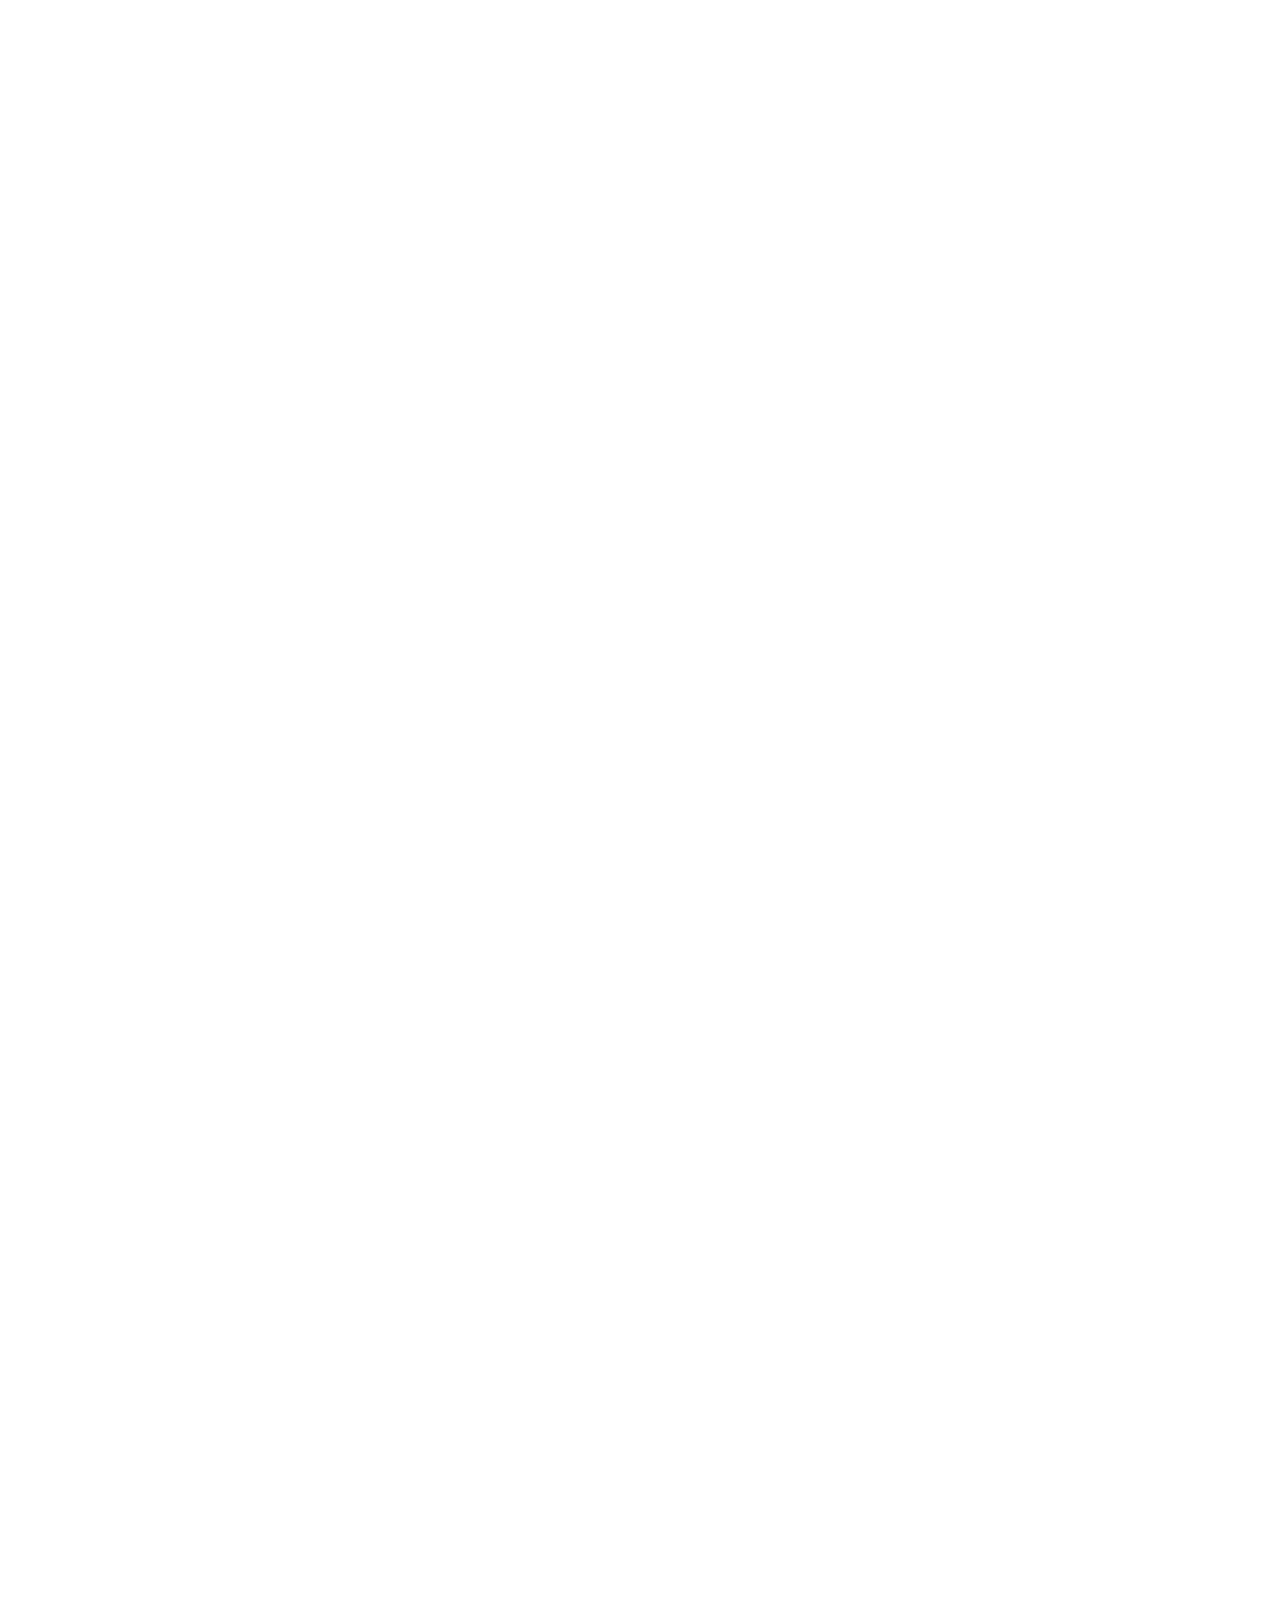
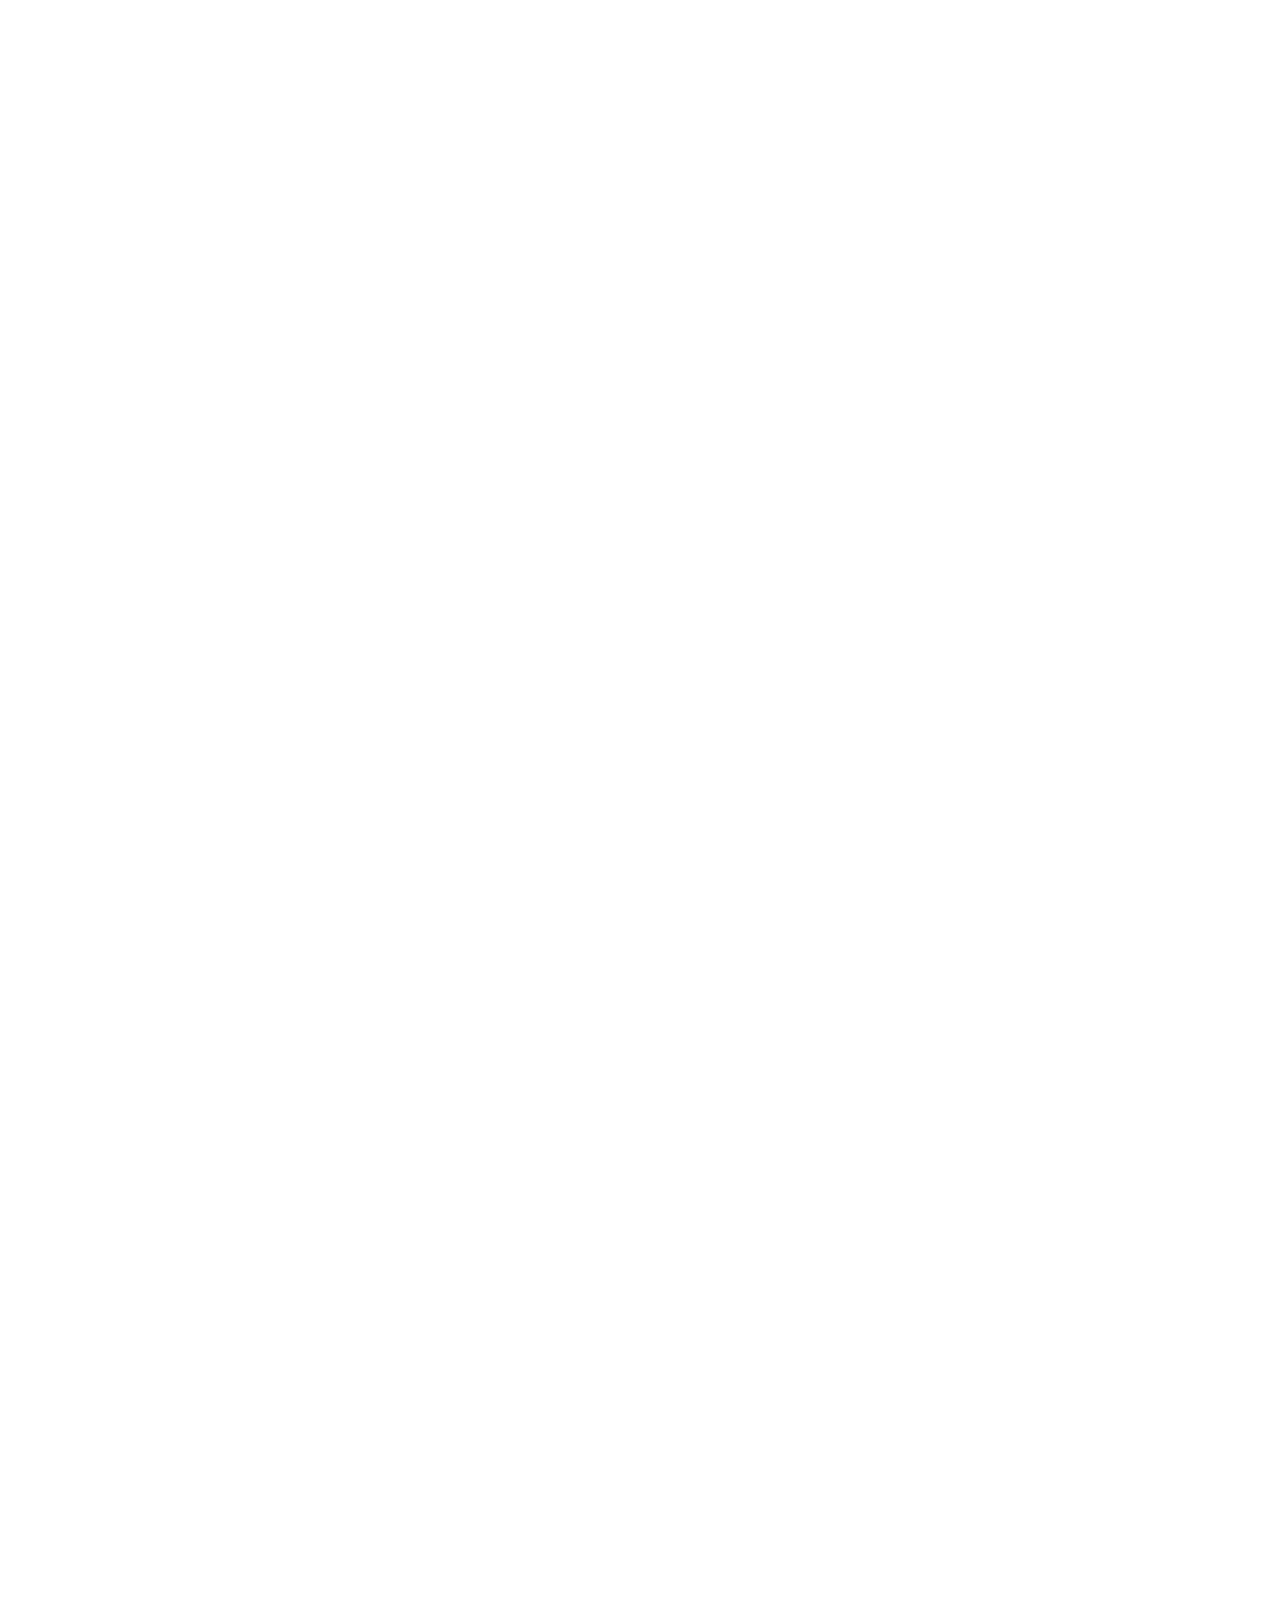
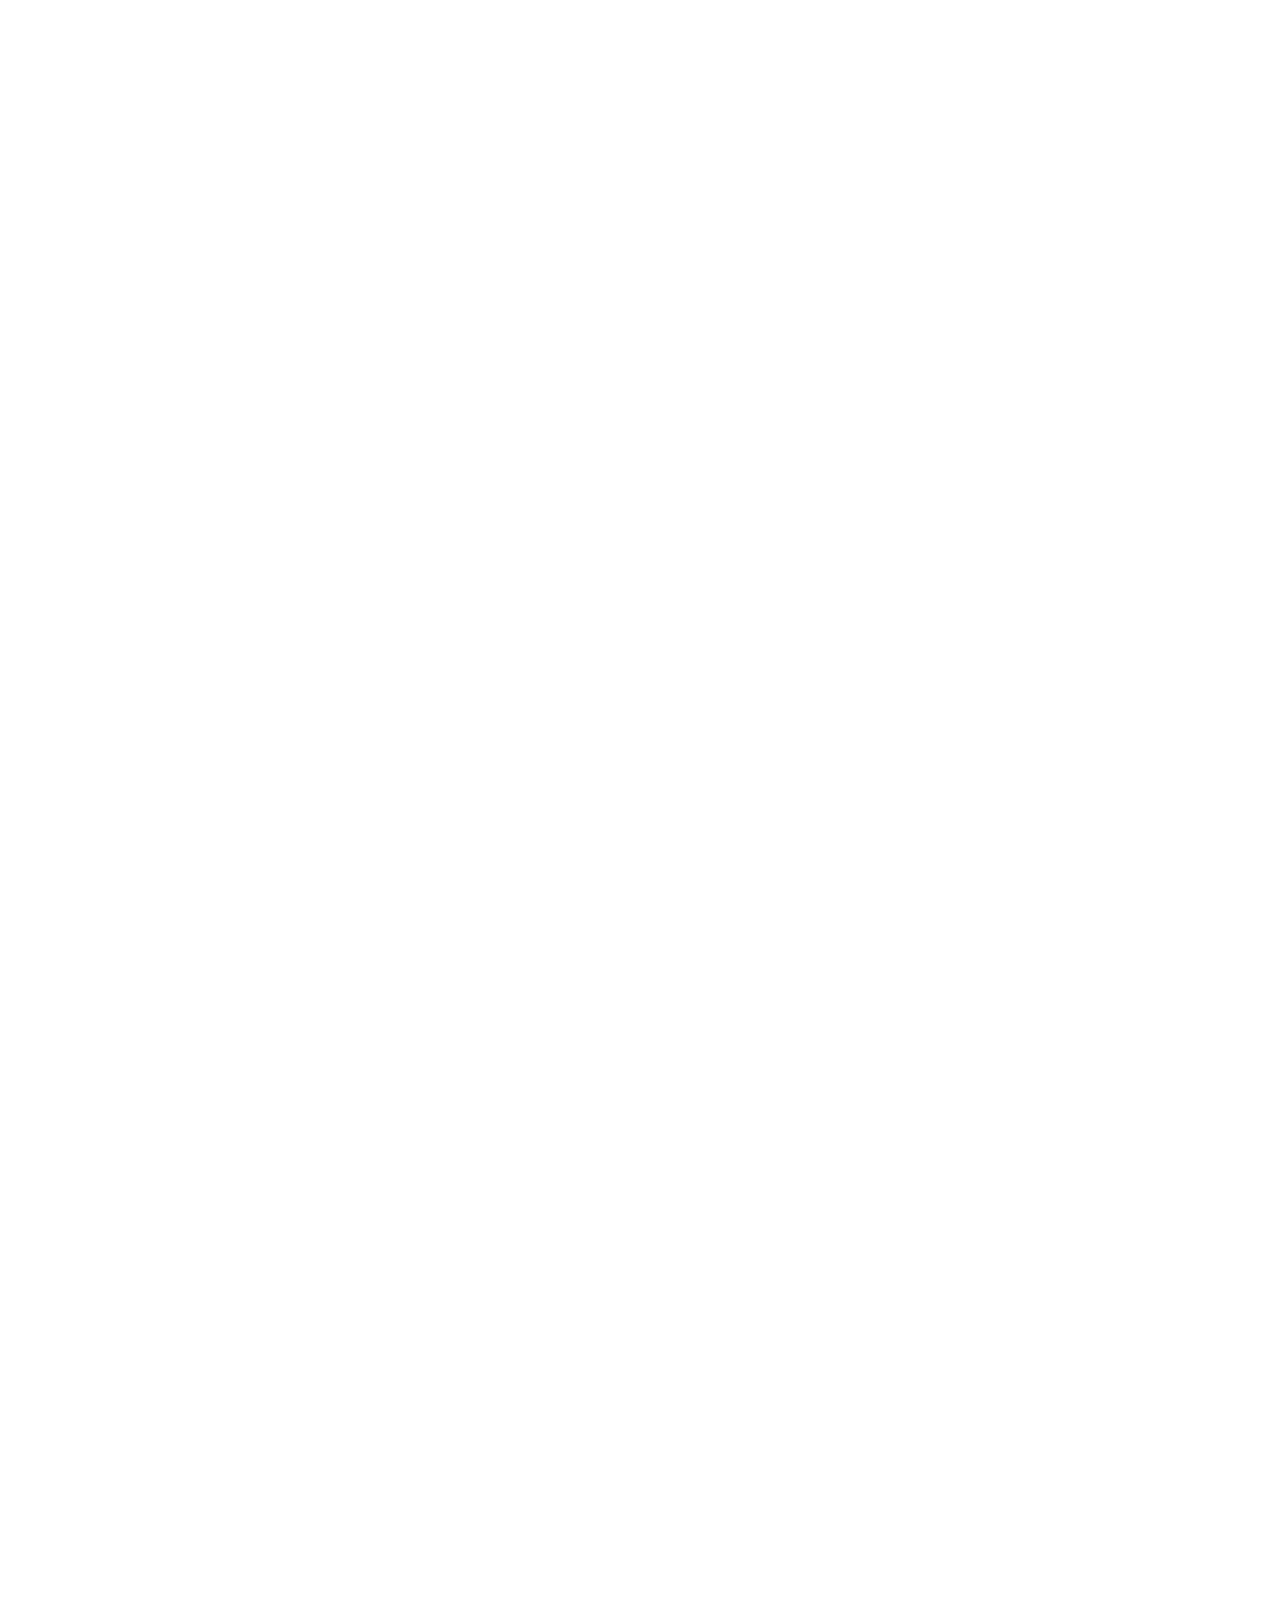
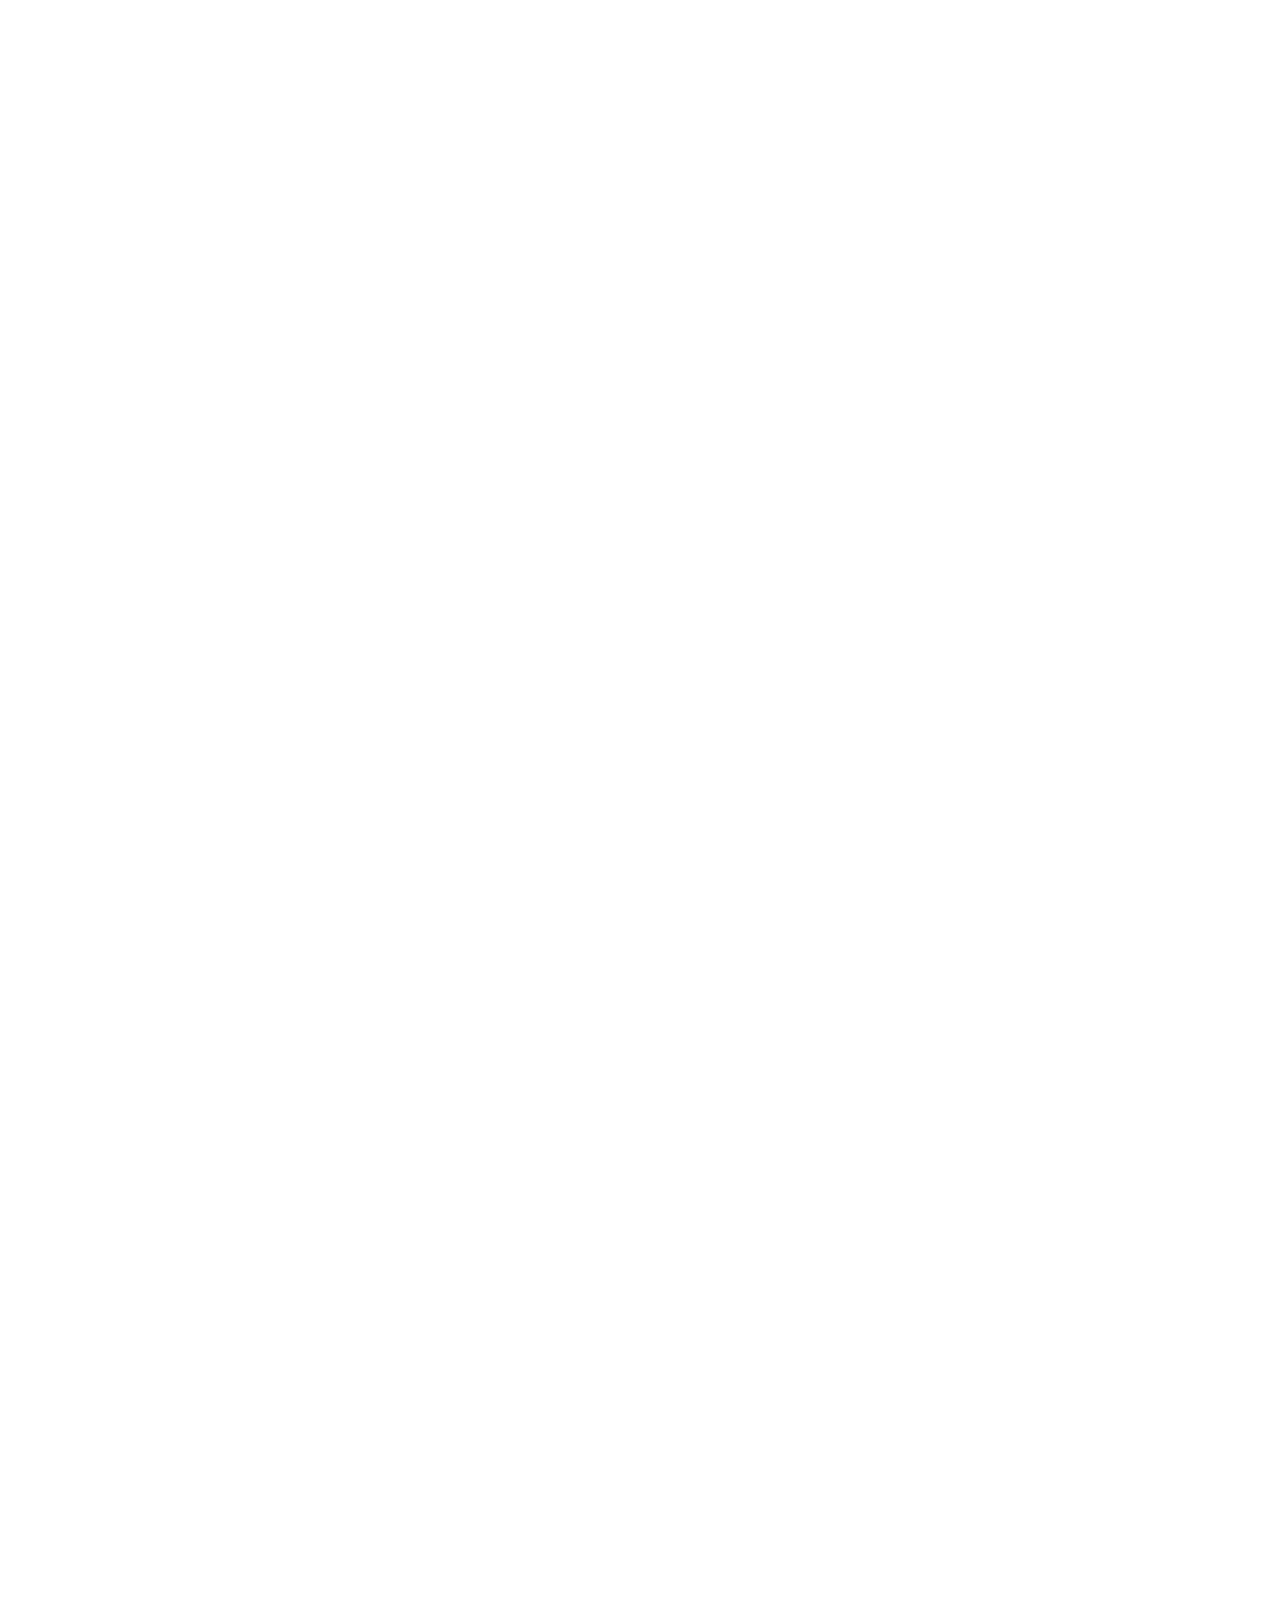
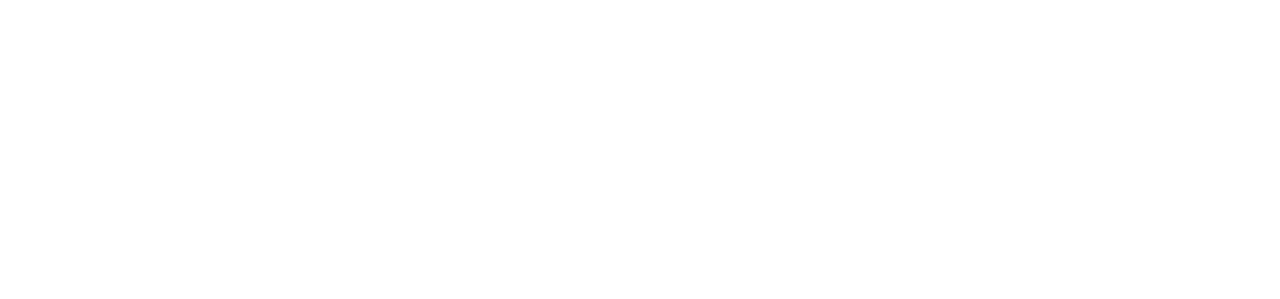
==== commit bbf572a2: "Add files via upload" ====
--- a/index.html
+++ b/index.html
@@ -1,711 +1,707 @@
-﻿<!DOCTYPE html>
-<html lang="ru">
-
-<head>
-  <meta http-equiv="Content-Type" content="text/html; charset=utf-8">
-  <meta name="viewport" content="width=device-width">
-  <meta name="format-detection" content="telephone=no">
-  <title>
-    Центр защиты трудовых прав - юристы по трудовому праву в Калининграде
-  </title>
-  <meta name="description" content="Юристы в сфере трудового права: увольнение, восстановление, отпуска">
-  <meta property="og:url" content="">
-  <meta property="og:title" content="Центр защиты трудовых прав - юристы по трудовому праву в Калининграде">
-  <meta property="og:description" content="Юристы в сфере трудового права: увольнение, восстановление, отпуска">
-
-  <meta name="robots" content="index, follow">
-
-  <link rel="shortcut icon" type="image/png" href="images/favicon.svg">
-
-  <link rel="stylesheet" type="text/css" href="libs/magnific-popup.css">
-  <link rel="stylesheet" href="css/style.css">
-
-  <link rel="apple-touch-icon" sizes="180x180" href="apple-touch-icon.png">
-  <link rel="icon" type="image/png" sizes="32x32" href="favicon-32x32.png">
-  <link rel="icon" type="image/png" sizes="16x16" href="favicon-16x16.png">
-  <link rel="manifest" href="site.webmanifest">
-  <link rel="mask-icon" href="safari-pinned-tab.svg" color="#da532c">
-  <meta name="msapplication-TileColor" content="#da532c">
-  <meta name="theme-color" content="#ffffff">
-
-  <meta property="og:url" content="https://trud-kaliningrad.ru/">
-  <meta property="og:type" content="website">
-  <meta property="og:title" content="Центр защиты трудовых прав - юристы по трудовому праву в Калининграде">
-  <meta property="og:description" content="Юристы в сфере трудового права: увольнение, восстановление, отпуска">
-  <meta property="og:image" content="https://trud-kaliningrad.ru/images/logo.svg">
-
-  <meta name="twitter:card" content="summary_large_image">
-  <meta property="twitter:domain" content="trud-kaliningrad.ru">
-  <meta property="twitter:url" content="https://trud-kaliningrad.ru/">
-  <meta name="twitter:title" content="Центр защиты трудовых прав - юристы по трудовому праву в Калининграде">
-  <meta name="twitter:description" content="Юристы в сфере трудового права: увольнение, восстановление, отпуска">
-  <meta name="twitter:image" content="https://trud-kaliningrad.ru/images/logo.svg">
-
-  <!-- Yandex.Metrika counter -->
-  <script type="text/javascript">
-    (function (m, e, t, r, i, k, a) {
-      m[i] = m[i] || function () { (m[i].a = m[i].a || []).push(arguments) };
-      m[i].l = 1 * new Date(); k = e.createElement(t), a = e.getElementsByTagName(t)[0], k.async = 1, k.src = r, a.parentNode.insertBefore(k, a)
-    })
-      (window, document, "script", "https://mc.yandex.ru/metrika/tag.js", "ym");
-
-    ym(88065007, "init", {
-      clickmap: true,
-      trackLinks: true,
-      accurateTrackBounce: true,
-      webvisor: true
-    });
-  </script>
-  <!-- /Yandex.Metrika counter -->
-  <script
-    type="text/javascript">!function () { var t = document.createElement("script"); t.type = "text/javascript", t.async = !0, t.src = 'https://vk.com/js/api/openapi.js?169', t.onload = function () { VK.Retargeting.Init("VK-RTRG-1426148-9aYv3"), VK.Retargeting.Hit() }, document.head.appendChild(t) }();</script>
-  <noscript><img src="https://vk.com/rtrg?p=VK-RTRG-1426148-9aYv3" style="position:fixed; left:-999px;"
-      alt=""></noscript>
-</head>
-
-<body>
-  <noscript>
-    <div><img src="watch/88065007" style="position:absolute; left:-9999px;" alt=""></div>
-  </noscript>
-  <div class="wrapper">
-    <div class="header">
-      <div class="container">
-        <div class="header__items">
-          <a href="index.htm" class="header__logo"><img src="images/logo.svg" alt=""></a>
-          <div class="header__item">
-            <ul class="header__nav">
-              <li><a href="#company">О нас</a></li>
-              <li><a href="#service">Услуги</a></li>
-              <li><a href="#price">Цены</a></li>
-              <li><a href="#faq">Вопросы и ответы</a></li>
-              <li><a href="#review">Отзывы</a></li>
-              <li><a href="#contacts">Контакты</a></li>
-            </ul>
-            <div class="header__block">
-              <div class="header__adres">
-                г. Калининград, <br>
-                ул. Донского, 17 <br>
-                <span>(прием по записи)</span>
-              </div>
-              <a href="tel:+7(4012)47-02-02" class="header__tel">+7 (4012) 47-02-02</a>
-            </div>
-          </div>
-          <a href="tel:+7(4012)47-02-02" class="header__tel header__tel-mobile">+7 (4012) 47-02-02</a>
-          <div class="header__burger">
-            <a href="#"><span></span></a>
-          </div>
-        </div>
-      </div>
-    </div>
-
-    <div class="showcase">
-      <div class="container">
-        <div class="showcase__block">
-          <h1 class="showcase__title">
-            Квалифицированные юридические услуги по защите прав потребителей
-          </h1>
-          <div class="showcase__info">
-            Наши юристы проконсультируют по всем возникающим вопросам,
-            подготовят документы для трудовой инспекции, комиссии, суда
-            — заявления, ходатайства, справки, заключения, иски, отзывы и выполнят
-            представительские функции
-          </div>
-          <div class="showcase__info">
-            <b>Проконсультируем по телефону бесплатно!</b>
-          </div>
-          <a href="#modal1" class="showcase__btn js-feedback">Записаться</a>
-        </div>
-      </div>
-    </div>
-
-    <section id="company" class="company">
-      <div class="container">
-        <div class="company__header">
-          <h2 class="company__title">О нашей компании</h2>
-        </div>
-        <div class="company__items">
-          <div class="company__image">
-            <img src="images/company.webp" alt="">
-          </div>
-          <div class="company__item">
-            <div class="company__info">
-              Центр защиты трудовых прав объединяет специалистов, готовых
-              представлять интересы своих клиентов как в Калининграде, так и
-              других регионах России.
-            </div>
-            <ul class="company__list">
-              <li>
-                Мы трудимся на результат уже много лет, защищаем интересы
-                клиентов честно и добросовестно
-              </li>
-              <li>
-                Мы специализируемся исключительно на трудовом праве, делимся
-                друг с другом знаниями. Для нас нет неразрешимых ситуаций: в
-                особо сложных случаях находим коллегиальное решение
-              </li>
-              <li>
-                Деятельность наших юристов соответствует Кодексу
-                профессиональной этики адвоката и корпоративному стандарту
-                качества оказания услуг
-              </li>
-              <li>
-                Мы предоставляем поэтапную рассрочку оплаты услуг,
-                обеспечиваем взыскание судебных расходов
-              </li>
-            </ul>
-          </div>
-        </div>
-      </div>
-    </section>
-
-    <section id="service" class="service">
-      <div class="container">
-        <h2 class="service__header">
-          <span>Наши услуги</span>
-        </h2>
-        <div class="service__text">
-          Мы работаем по всем направлениям трудового права.
-        </div>
-        <div class="service__head">Основные вопросы:</div>
-        <div class="service__items">
-          <div class="service__item">
-            <div class="service__item-head">Трудовые споры</div>
-            <ul>
-              <li>Увольнения, переводы, компенсации, расчет ущерба</li>
-              <li>
-                Внесение изменений в положения об оплате труда, иные локальные
-                акты
-              </li>
-              <li>Выплата зарплаты</li>
-              <li>
-                Предоставление ежегодных, отпусков, отпусков по беременности,
-                родам и уходу за ребенком
-              </li>
-              <li>
-                Взаимодействие с профсоюзом, трудовой инспекцией, прокуратурой
-              </li>
-              <li>Травмы, несчастные случаи</li>
-            </ul>
-          </div>
-          <div class="service__item">
-            <div class="service__item-head">Защита прав работодателя</div>
-            <ul>
-              <li>
-                Представление интересов работодателя в органах власти,
-                организациях и суде
-              </li>
-              <li>
-                Участие при плановых и внеплановых проверках компании со
-                стороны надзорных органов
-              </li>
-              <li>Взыскание с работника причиненного материального ущерба</li>
-              <li>Подготовка документов для увольнения работника</li>
-              <li>Юридическое сопровождение трудовых отношений</li>
-              <li>
-                Аудит отдела кадров на соответствие внутренним положениям и
-                приказам, требованиям законодательства
-              </li>
-            </ul>
-          </div>
-          <div class="service__item">
-            <div class="service__item-head">Защита прав работника</div>
-            <ul>
-              <li>
-                Незаконное увольнение, выплата компенсации за вынужденный
-                прогул и восстановление в должности
-              </li>
-              <li>
-                Обжалование фактов привлечения к дисциплинарной
-                ответственности
-              </li>
-              <li>Внесение изменений в записи в трудовой книжке</li>
-              <li>
-                Необоснованное возложение ответственности за сохранность
-                материальных ценностей
-              </li>
-              <li>
-                Взыскание ущерба, причиненного жизни и здоровью работника
-              </li>
-              <li>Восстановление после незаконного увольнения</li>
-            </ul>
-          </div>
-        </div>
-      </div>
-    </section>
-
-    <div class="team">
-      <div class="container">
-        <div class="team__item">
-          <div class="team__block">
-            Центр защиты трудовых прав – это сообщество квалифицированных
-            специалистов в области трудовых споров
-          </div>
-          <h2 class="team__title">Команда юристов</h2>
-          <div class="team__info">
-            Наша команда имеет большой опыт защиты интересов каждой из сторон
-            – как работодателей, так и работников. Благодаря этому мы можем
-            выстроить оптимальную позицию и собрать аргументы, которые имеют
-            определяющее значение для победы в споре.
-          </div>
-        </div>
-      </div>
-    </div>
-
-    <div class="work">
-      <div class="container">
-        <h2 class="work__header">
-          <span>Форматы работы</span>
-        </h2>
-        <div class="work__items">
-          <div class="work__item">
-            <div class="work__image">
-              <img src="images/work-1.svg" alt="">
-            </div>
-            <div class="work__block">
-              <div class="work__head">Устные и письменные консультации</div>
-            </div>
-          </div>
-          <div class="work__item">
-            <div class="work__image">
-              <img src="images/work-2.svg" alt="">
-            </div>
-            <div class="work__block">
-              <div class="work__head">Правовой анализ документов</div>
-            </div>
-          </div>
-          <div class="work__item">
-            <div class="work__image">
-              <img src="images/work-3.svg" alt="">
-            </div>
-            <div class="work__block">
-              <div class="work__head">
-                Представление интересов клиента в суде
-              </div>
-            </div>
-          </div>
-          <div class="work__item">
-            <div class="work__image">
-              <img src="images/work-4.svg" alt="">
-            </div>
-            <div class="work__block">
-              <div class="work__head">Переговоры от лица клиента</div>
-              <div class="work__text">
-                с работодателем/работником, профсоюзом, иными лицами
-              </div>
-            </div>
-          </div>
-          <div class="work__item">
-            <div class="work__image">
-              <img src="images/work-5.svg" alt="">
-            </div>
-            <div class="work__block">
-              <div class="work__head">Медиация трудовых конфликтов</div>
-              <div class="work__text">
-                урегулирование спора на основе добровольного согласия сторон
-              </div>
-            </div>
-          </div>
-          <div class="work__item">
-            <div class="work__image">
-              <img src="images/work-6.svg" alt="">
-            </div>
-            <div class="work__block">
-              <div class="work__head">Иные правовые услуги</div>
-              <div class="work__text">
-                оказание юридической помощи клиентам
-              </div>
-            </div>
-          </div>
-        </div>
-        <a href="#modal2" class="work__btn js-feedback">Записаться</a>
-      </div>
-    </div>
-
-    <section id="price" class="price">
-      <div class="container">
-        <h2 class="price__title">Стоимость услуг</h2>
-        <div class="price__items">
-          <div class="price__item">
-            <div class="price__name">Консультация юриста по телефону</div>
-            <div class="price__value">0 <span>₽</span> - бесплатно</div>
-          </div>
-          <div class="price__item">
-            <div class="price__name">Консультация юриста в офисе с правовым анализом документов</div>
-            <div class="price__value">1 500 <span>₽</span></div>
-          </div>
-          <div class="price__item">
-            <div class="price__name">
-              Подготовка искового заявления
-            </div>
-            <div class="price__value">от 3 000 <span>₽</span></div>
-          </div>
-          <div class="price__item">
-            <div class="price__name">
-              Подготовка отзыва на исковое заявление или встречный иск
-            </div>
-            <div class="price__value">5 000 <span>₽</span></div>
-          </div>
-          <div class="price__item">
-            <div class="price__name">Подготовка апелляционной жалобы</div>
-            <div class="price__value">5 000 <span>₽</span></div>
-          </div>
-          <div class="price__item">
-            <div class="price__name">
-              Представительство в суде
-            </div>
-            <div class="price__value">по договоренности</div>
-          </div>
-          <div class="price__item">
-            <div class="price__name">
-              Подготовка ответа на претензию работника о незаконном наложении
-              дисциплинарного взыскания, выплате заработной платы, отпускных,
-              больничных и др.
-            </div>
-            <div class="price__value">от 3 000 <span>₽</span></div>
-          </div>
-          <div class="price__item">
-            <div class="price__name">
-              Участие в переговорах по вопросу защиты трудовых прав
-            </div>
-            <div class="price__value">от 3 000 <span>₽</span></div>
-          </div>
-          <div class="price__item">
-            <div class="price__name">
-              Составление претензии в адрес работника (работодателя) о
-              возмещении ущерба, убытков, компенсации вреда, расходов на
-              оплату юридических услуг и др.
-            </div>
-            <div class="price__value">от 3 000 <span>₽</span></div>
-          </div>
-          <div class="price__item">
-            <div class="price__name">
-              Подготовка жалобы, ответа по нарушению трудовых прав в
-              прокуратуру, инспекцию по охране труда, профсоюзы
-            </div>
-            <div class="price__value"> от 5 000 <span>₽</span></div>
-          </div>
-          <div class="price__item">
-            <div class="price__name">
-              Представительство интересов клиента в прокуратуре, инспекции по
-              охране труда, профсоюзах
-            </div>
-            <div class="price__value">от 3 000 <span>₽</span></div>
-          </div>
-        </div>
-      </div>
-    </section>
-
-    <section id="faq" class="faq">
-      <div class="container">
-        <h2 class="faq__title">Частые вопросы и ответы</h2>
-        <div class="faq__items">
-          <div class="faq__item">
-            <div class="faq__header">
-              <div class="faq__name">
-                В какой срок можно обжаловать приказ об увольнении?
-              </div>
-              <div class="faq__strong">
-                <svg width="24px" height="24px" viewbox="0 0 24 24" xmlns="http://www.w3.org/2000/svg"
-                  xmlns:xlink="http://www.w3.org/1999/xlink">
-                  <g stroke="none" stroke-width="1px" fill="none" fill-rule="evenodd" stroke-linecap="square">
-                    <g transform="translate(1.000000, 1.000000)" stroke="#cf3535">
-                      <path d="M0,11 L22,11"></path>
-                      <path d="M11,0 L11,22"></path>
-                    </g>
-                  </g>
-                </svg>
-              </div>
-            </div>
-            <div class="faq__body">
-              Срок обжалования приказа об увольнении составляет один месяц.
-              Исключение – если последний день этого месяца выпадает на
-              выходной или праздничный день. Тогда срок обжалования
-              продлевается до понедельника или первого дня после праздничного.
-            </div>
-          </div>
-          <div class="faq__item">
-            <div class="faq__header">
-              <div class="faq__name">
-                Обязательно ли прикладывать к иску о восстановлении на работе
-                расчет среднего заработка и заработной платы за время
-                вынужденного прогула?
-              </div>
-              <div class="faq__strong">
-                <svg width="24px" height="24px" viewbox="0 0 24 24" xmlns="http://www.w3.org/2000/svg"
-                  xmlns:xlink="http://www.w3.org/1999/xlink">
-                  <g stroke="none" stroke-width="1px" fill="none" fill-rule="evenodd" stroke-linecap="square">
-                    <g transform="translate(1.000000, 1.000000)" stroke="#cf3535">
-                      <path d="M0,11 L22,11"></path>
-                      <path d="M11,0 L11,22"></path>
-                    </g>
-                  </g>
-                </svg>
-              </div>
-            </div>
-            <div class="faq__body">
-              В итоговом решении суд указывает полноценную, обоснованную,
-              доказанную сумму взыскания. Потому расчет среднего заработка
-              необходимо приложить. В случае, если работодатель отказывается
-              представить данный расчет, то готовится ходатайство об
-              истребовании данных документов. Затем представляется в суд
-              уточненное исковое требование.
-            </div>
-          </div>
-          <div class="faq__item">
-            <div class="faq__header">
-              <div class="faq__name">
-                Какую сумму можно взыскать за моральный вред при незаконном
-                увольнении?
-              </div>
-              <div class="faq__strong">
-                <svg width="24px" height="24px" viewbox="0 0 24 24" xmlns="http://www.w3.org/2000/svg"
-                  xmlns:xlink="http://www.w3.org/1999/xlink">
-                  <g stroke="none" stroke-width="1px" fill="none" fill-rule="evenodd" stroke-linecap="square">
-                    <g transform="translate(1.000000, 1.000000)" stroke="#cf3535">
-                      <path d="M0,11 L22,11"></path>
-                      <path d="M11,0 L11,22"></path>
-                    </g>
-                  </g>
-                </svg>
-              </div>
-            </div>
-            <div class="faq__body">
-              Как показывает судебная практика, за моральный вред при
-              незаконном увольнении суд присуждает небольшую сумму. Например,
-              если выставлена сумма в 50 тыс. рублей, то могут присудить к
-              взысканию 5 тыс. рублей. В конечном счете размер морального
-              вреда остается на усмотрение судьи.
-            </div>
-          </div>
-          <div class="faq__item">
-            <div class="faq__header">
-              <div class="faq__name">
-                Я проработал без трудового договора на испытательном сроке 1
-                месяц. Мне ничего не заплатили. Как быть?
-              </div>
-              <div class="faq__strong">
-                <svg width="24px" height="24px" viewbox="0 0 24 24" xmlns="http://www.w3.org/2000/svg"
-                  xmlns:xlink="http://www.w3.org/1999/xlink">
-                  <g stroke="none" stroke-width="1px" fill="none" fill-rule="evenodd" stroke-linecap="square">
-                    <g transform="translate(1.000000, 1.000000)" stroke="#cf3535">
-                      <path d="M0,11 L22,11"></path>
-                      <path d="M11,0 L11,22"></path>
-                    </g>
-                  </g>
-                </svg>
-              </div>
-            </div>
-            <div class="faq__body">
-              Если работодатель добровольно не выплачивает зарплату, то
-              необходимо обратиться в суд. Доказательством существовавших
-              трудовых отношений являются договоренность между руководителем и
-              специалистом (устная или подтвержденная свидетелями), допуски к
-              работам, соблюдение внутреннего распорядка. То, что нет
-              документального оформления, является нарушением ст. 67 ТК РФ. За
-              это организации грозит штраф. Мы поможем грамотно составить
-              исковое заявление, представим интересы клиента в суде, поможем
-              взыскать с компании расходы на адвоката.
-            </div>
-          </div>
-          <div class="faq__item">
-            <div class="faq__header">
-              <div class="faq__name">
-                Я пришел на работу и узнал, что меня уволили. Законно ли это?
-              </div>
-              <div class="faq__strong">
-                <svg width="24px" height="24px" viewbox="0 0 24 24" xmlns="http://www.w3.org/2000/svg"
-                  xmlns:xlink="http://www.w3.org/1999/xlink">
-                  <g stroke="none" stroke-width="1px" fill="none" fill-rule="evenodd" stroke-linecap="square">
-                    <g transform="translate(1.000000, 1.000000)" stroke="#cf3535">
-                      <path d="M0,11 L22,11"></path>
-                      <path d="M11,0 L11,22"></path>
-                    </g>
-                  </g>
-                </svg>
-              </div>
-            </div>
-            <div class="faq__body">
-              Такой способ увольнения не законен. Для увольнения требуется
-              письменное заявление работника или факт привлечения сотрудника к
-              дисциплинарному взысканию в виде увольнения. Этот процесс не
-              одномоментный. Рекомендуем обратиться в суд с требованием о
-              восстановлении на работе, выплате компенсации за время
-              вынужденного прогула и возмещении морального вреда.
-            </div>
-          </div>
-          <div class="faq__item">
-            <div class="faq__header">
-              <div class="faq__name">
-                Меня хотят уволить с работы, постоянно придумывают претензии.
-                Что делать?
-              </div>
-              <div class="faq__strong">
-                <svg width="24px" height="24px" viewbox="0 0 24 24" xmlns="http://www.w3.org/2000/svg"
-                  xmlns:xlink="http://www.w3.org/1999/xlink">
-                  <g stroke="none" stroke-width="1px" fill="none" fill-rule="evenodd" stroke-linecap="square">
-                    <g transform="translate(1.000000, 1.000000)" stroke="#cf3535">
-                      <path d="M0,11 L22,11"></path>
-                      <path d="M11,0 L11,22"></path>
-                    </g>
-                  </g>
-                </svg>
-              </div>
-            </div>
-            <div class="faq__body">
-              Прежде всего необходимо переговорить с руководством, узнать
-              причины недовольства, найти взаимоприемлемое решение. В случае,
-              если решения найти не удалось - рекомендуем обратиться к
-              адвокату, он произведет правовую оценку ситуации и предпримет
-              необходимые меры для защиты интересов клиента
-            </div>
-          </div>
-          <div class="faq__item">
-            <div class="faq__header">
-              <div class="faq__name">
-                Работник не выполняет трудовые обязанности, как его правильно
-                уволить?
-              </div>
-              <div class="faq__strong">
-                <svg width="24px" height="24px" viewbox="0 0 24 24" xmlns="http://www.w3.org/2000/svg"
-                  xmlns:xlink="http://www.w3.org/1999/xlink">
-                  <g stroke="none" stroke-width="1px" fill="none" fill-rule="evenodd" stroke-linecap="square">
-                    <g transform="translate(1.000000, 1.000000)" stroke="#cf3535">
-                      <path d="M0,11 L22,11"></path>
-                      <path d="M11,0 L11,22"></path>
-                    </g>
-                  </g>
-                </svg>
-              </div>
-            </div>
-            <div class="faq__body">
-              Факт невыполнения трудовых обязанностей, предусмотренных
-              должностной инструкцией, должен быть зафиксирован документально.
-              Проводится служебная проверка с затребованием объяснений у
-              работника, по результатам которой сотрудник может быть привлечен
-              к дисциплинарной ответственности. Наличие фактов невыполнения
-              трудовых обязанностей, повлекших последствия для работодателя,
-              может быть основанием для увольнения.
-            </div>
-          </div>
-        </div>
-      </div>
-    </section>
-
-    <section id="review" class="review">
-      <div class="container">
-        <h2 class="review__header">
-          <span>Отзывы</span>
-        </h2>
-        <div class="review__info">
-          <p>Нам доверяют.</p>
-          <p>Объективный показатель качества работы – отзывы клиентов.</p>
-        </div>
-        <div class="review__items">
-          <div class="review__item">
-            <img src="images/review-1.svg" alt="">
-          </div>
-          <div class="review__item">
-            <img src="images/review-2.svg" alt="">
-          </div>
-          <div class="review__item">
-            <img src="images/review-3.svg" alt="">
-          </div>
-        </div>
-      </div>
-    </section>
-
-    <section id="contacts" class="contacts">
-      <div class="container">
-        <div class="contacts__items">
-          <div class="contacts__item">
-            <h2 class="contacts__title">Контакты</h2>
-            <div class="contacts__adres">
-              г. Калининград, ул. Донского, 17
-            </div>
-            <a href="tel:+7(4012)47-02-02" class="contacts__tel">+7 (4012) 47-02-02</a>
-            <a href="mailto:jurist@trud-kaliningrad.ru" class="contacts__mail">jurist@trud-kaliningrad.ru</a>
-          </div>
-          <div class="contacts__map container-fluid">
-            <div id="map"></div>
-          </div>
-        </div>
-      </div>
-    </section>
-
-    <div class="footer">
-      <div class="container">
-        <div class="footer__items">
-          <a href="#" class="footer__logo"><img src="images/logo-footer.webp" alt=""></a>
-          <ul class="footer__nav">
-            <li><a href="#company">О нас</a></li>
-            <li><a href="#service">Услуги</a></li>
-            <li><a href="#price">Цены</a></li>
-            <li><a href="#faq">Вопросы и ответы</a></li>
-            <li><a href="#review">Отзывы</a></li>
-            <li><a href="#contacts">Контакты</a></li>
-          </ul>
-        </div>
-      </div>
-    </div>
-  </div>
-
-  <div class="popup mfp-hide" id="modal1">
-    <div class="popup_header">
-      <div class="x-btn" title="Close">×</div>
-    </div>
-    <div class="popup_content">
-      <form>
-        <input type="hidden" name="site_id" value="1008">
-        <input type="hidden" name="form_id" value="10081">
-        <script>document.write('<input type="hidden" name="referer" value="' + window.location + '">')</script>
-        <input type="hidden" name="recaptcha_version" value="">
-        <input type="hidden" name="recaptcha_response" value="">
-        <div class="popup_content_title">Запись на консультацию</div>
-        <div class="popup_content_subtitle">Оставьте свои контактные данные и мы сразу перезвоним вам</div>
-        <input class="popup-phone" name="phone" type="tel" tabindex="-1" placeholder="+7 (___) ___-____">
-        <div class="recaptcha-container"></div>
-        <input class="feedback" type="submit" value="Отправить">
-      </form>
-    </div>
-    <div class="close-btn popup-close">Закрыть</div>
-  </div>
-  <div class="popup mfp-hide" id="modal2">
-    <div class="popup_header">
-      <div class="x-btn" title="Close">×</div>
-    </div>
-    <div class="popup_content">
-      <form>
-        <input type="hidden" name="site_id" value="1008">
-        <input type="hidden" name="form_id" value="10082">
-        <script>document.write('<input type="hidden" name="referer" value="' + window.location + '">')</script>
-        <input type="hidden" name="recaptcha_version" value="">
-        <input type="hidden" name="recaptcha_response" value="">
-        <div class="popup_content_title">Запись на консультацию</div>
-        <div class="popup_content_subtitle">Оставьте свои контактные данные и мы сразу перезвоним вам</div>
-        <input class="popup-phone" name="phone" type="tel" tabindex="-1" placeholder="+7 (___) ___-____">
-        <div class="recaptcha-container"></div>
-        <input class="feedback" type="submit" value="Отправить">
-      </form>
-    </div>
-    <div class="close-btn popup-close">Закрыть</div>
-  </div>
-
-  <script src="libs/jquery/jquery-3.2.1.min.js"></script>
-  <script src="libs/jquery.magnific-popup.js" type="text/javascript"></script>
-  <script src="libs/jquery.maskedinput.min.js"></script>
-  <script src="js/main.js"></script>
-  <script src="libs/site.js"></script>
-
-  <script>
-    setTimeout(function () {
-      var elem = document.createElement("script");
-      elem.type = "text/javascript";
-      elem.src =
-        "https://api-maps.yandex.ru/services/constructor/1.0/js/?um=constructor%3A6d745280771e7a4d2c88b1f30ea80df94840886dc62e90fa0bb32129157515e5&amp;id=map&amp;width=100%&amp;height=100%&amp;lang=ru_RU&amp;scroll=false";
-      var div = document.getElementById("map");
-      div.after(elem);
-    }, 4000);
-  </script>
-</body>
-
+﻿<!DOCTYPE html>
+<html lang="ru">
+
+<head>
+  <meta http-equiv="Content-Type" content="text/html; charset=utf-8">
+  <meta name="viewport" content="width=device-width">
+  <meta name="format-detection" content="telephone=no">
+  <title>
+    Юридический центр Правовед - юристы по трудовому праву в Калининграде
+  </title>
+  <meta name="description" content="Юристы в сфере трудового права: увольнение, восстановление, отпуска">
+  <meta property="og:url" content="">
+  <meta property="og:title" content="Юридический центр Правовед - юристы по трудовому праву в Калининграде">
+  <meta property="og:description" content="Юристы в сфере трудового права: увольнение, восстановление, отпуска">
+
+  <meta name="robots" content="index, follow">
+
+  <link rel="shortcut icon" type="image/png" href="images/favicon.svg">
+
+  <link href="libs/animsition.min.css" rel="stylesheet">
+  <link rel="stylesheet" type="text/css" href="libs/magnific-popup.css">
+  <link rel="stylesheet" href="css/style.css">
+
+  <link rel="apple-touch-icon" sizes="180x180" href="apple-touch-icon.png">
+  <link rel="icon" type="image/png" sizes="32x32" href="favicon-32x32.png">
+  <link rel="icon" type="image/png" sizes="16x16" href="favicon-16x16.png">
+  <link rel="manifest" href="site.webmanifest">
+  <link rel="mask-icon" href="safari-pinned-tab.svg" color="#da532c">
+  <meta name="msapplication-TileColor" content="#da532c">
+  <meta name="theme-color" content="#ffffff">
+
+  <meta property="og:url" content="https://trud-kaliningrad.ru/">
+  <meta property="og:type" content="website">
+  <meta property="og:title" content="Юридический центр Правовед - юристы по трудовому праву в Калининграде">
+  <meta property="og:description" content="Юристы в сфере трудового права: увольнение, восстановление, отпуска">
+  <meta property="og:image" content="https://trud-kaliningrad.ru/images/logo.svg">
+
+  <meta name="twitter:card" content="summary_large_image">
+  <meta property="twitter:domain" content="trud-kaliningrad.ru">
+  <meta property="twitter:url" content="https://trud-kaliningrad.ru/">
+  <meta name="twitter:title" content="Юридический центр Правовед - юристы по трудовому праву в Калининграде">
+  <meta name="twitter:description" content="Юристы в сфере трудового права: увольнение, восстановление, отпуска">
+  <meta name="twitter:image" content="https://trud-kaliningrad.ru/images/logo.svg">
+
+  <!-- Yandex.Metrika counter -->
+  <script type="text/javascript">
+    (function (m, e, t, r, i, k, a) {
+      m[i] = m[i] || function () { (m[i].a = m[i].a || []).push(arguments) };
+      m[i].l = 1 * new Date(); k = e.createElement(t), a = e.getElementsByTagName(t)[0], k.async = 1, k.src = r, a.parentNode.insertBefore(k, a)
+    })
+      (window, document, "script", "https://mc.yandex.ru/metrika/tag.js", "ym");
+
+    ym(88065007, "init", {
+      clickmap: true,
+      trackLinks: true,
+      accurateTrackBounce: true,
+      webvisor: true
+    });
+  </script>
+  <!-- /Yandex.Metrika counter -->
+  <script
+    type="text/javascript">!function () { var t = document.createElement("script"); t.type = "text/javascript", t.async = !0, t.src = 'https://vk.com/js/api/openapi.js?169', t.onload = function () { VK.Retargeting.Init("VK-RTRG-1426148-9aYv3"), VK.Retargeting.Hit() }, document.head.appendChild(t) }();</script>
+  <noscript><img src="https://vk.com/rtrg?p=VK-RTRG-1426148-9aYv3" style="position:fixed; left:-999px;"
+      alt=""></noscript>
+</head>
+
+<body>
+  <noscript>
+    <div><img src="watch/88065007" style="position:absolute; left:-9999px;" alt=""></div>
+  </noscript>
+  <div class="wrapper animsition">
+    <div class="header">
+      <div class="container">
+        <div class="header__items">
+          <a href="index.htm" class="header__logo"><img src="images/logo.svg" alt=""></a>
+          <div class="header__item">
+            <ul class="header__nav">
+              <li><a class="animsition-link active-page" href="index.html">Трудовые споры</a></li>
+              <li><a class="animsition-link" href="protection.html">Защита прав потребителей</a></li>
+              <li><a class="animsition-link" href="#contacts">Контакты</a></li>
+            </ul>
+            <div class="header__block">
+              <div class="header__adres">
+                г. Калининград, <br>
+                ул. Донского, 17 <br>
+                <span>(прием по записи)</span>
+              </div>
+              <a href="tel:+7(4012)47-02-02" class="header__tel">+7 (4012) 47-02-02</a>
+            </div>
+          </div>
+          <a href="tel:+7(4012)47-02-02" class="header__tel header__tel-mobile">+7 (4012) 47-02-02</a>
+          <div class="header__burger">
+            <button><span></span></button>
+          </div>
+        </div>
+      </div>
+    </div>
+
+    <div class="showcase">
+      <div class="container">
+        <div class="showcase__block">
+          <h1 class="showcase__title">
+            Юридический центр Правовед
+          </h1>
+          <div class="showcase__info">
+            Наши юристы проконсультируют по всем возникающим вопросам,
+            подготовят документы для трудовой инспекции, комиссии, суда
+            — заявления, ходатайства, справки, заключения, иски, отзывы и выполнят
+            представительские функции
+          </div>
+          <div class="showcase__info">
+            <b>Проконсультируем по телефону бесплатно!</b>
+          </div>
+          <a href="#modal1" class="showcase__btn js-feedback">Записаться</a>
+        </div>
+      </div>
+    </div>
+
+    <section id="company" class="company">
+      <div class="container">
+        <div class="company__header">
+          <h2 class="company__title">О нашей компании</h2>
+        </div>
+        <div class="company__items">
+          <div class="company__image">
+            <img src="images/company.webp" alt="">
+          </div>
+          <div class="company__item">
+            <div class="company__info">
+              Юридический центр Правовед объединяет специалистов, готовых
+              представлять интересы своих клиентов как в Калининграде, так и
+              других регионах России.
+            </div>
+            <ul class="company__list">
+              <li>
+                Мы трудимся на результат уже много лет, защищаем интересы
+                клиентов честно и добросовестно
+              </li>
+              <li>
+                Мы специализируемся исключительно на трудовом праве, делимся
+                друг с другом знаниями. Для нас нет неразрешимых ситуаций: в
+                особо сложных случаях находим коллегиальное решение
+              </li>
+              <li>
+                Деятельность наших юристов соответствует Кодексу
+                профессиональной этики адвоката и корпоративному стандарту
+                качества оказания услуг
+              </li>
+              <li>
+                Мы предоставляем поэтапную рассрочку оплаты услуг,
+                обеспечиваем взыскание судебных расходов
+              </li>
+            </ul>
+          </div>
+        </div>
+      </div>
+    </section>
+
+    <section id="service" class="service">
+      <div class="container">
+        <h2 class="service__header">
+          <span>Наши услуги</span>
+        </h2>
+        <div class="service__text">
+          Мы работаем по всем направлениям трудового права.
+        </div>
+        <div class="service__head">Основные вопросы:</div>
+        <div class="service__items">
+          <div class="service__item">
+            <div class="service__item-head">Трудовые споры</div>
+            <ul>
+              <li>Увольнения, переводы, компенсации, расчет ущерба</li>
+              <li>
+                Внесение изменений в положения об оплате труда, иные локальные
+                акты
+              </li>
+              <li>Выплата зарплаты</li>
+              <li>
+                Предоставление ежегодных, отпусков, отпусков по беременности,
+                родам и уходу за ребенком
+              </li>
+              <li>
+                Взаимодействие с профсоюзом, трудовой инспекцией, прокуратурой
+              </li>
+              <li>Травмы, несчастные случаи</li>
+            </ul>
+          </div>
+          <div class="service__item">
+            <div class="service__item-head">Защита прав работодателя</div>
+            <ul>
+              <li>
+                Представление интересов работодателя в органах власти,
+                организациях и суде
+              </li>
+              <li>
+                Участие при плановых и внеплановых проверках компании со
+                стороны надзорных органов
+              </li>
+              <li>Взыскание с работника причиненного материального ущерба</li>
+              <li>Подготовка документов для увольнения работника</li>
+              <li>Юридическое сопровождение трудовых отношений</li>
+              <li>
+                Аудит отдела кадров на соответствие внутренним положениям и
+                приказам, требованиям законодательства
+              </li>
+            </ul>
+          </div>
+          <div class="service__item">
+            <div class="service__item-head">Защита прав работника</div>
+            <ul>
+              <li>
+                Незаконное увольнение, выплата компенсации за вынужденный
+                прогул и восстановление в должности
+              </li>
+              <li>
+                Обжалование фактов привлечения к дисциплинарной
+                ответственности
+              </li>
+              <li>Внесение изменений в записи в трудовой книжке</li>
+              <li>
+                Необоснованное возложение ответственности за сохранность
+                материальных ценностей
+              </li>
+              <li>
+                Взыскание ущерба, причиненного жизни и здоровью работника
+              </li>
+              <li>Восстановление после незаконного увольнения</li>
+            </ul>
+          </div>
+        </div>
+      </div>
+    </section>
+
+    <div class="team">
+      <div class="container">
+        <div class="team__item">
+          <div class="team__block">
+            Юридический центр Правовед – это сообщество квалифицированных
+            специалистов в области трудовых споров
+          </div>
+          <h2 class="team__title">Команда юристов</h2>
+          <div class="team__info">
+            Наша команда имеет большой опыт защиты интересов каждой из сторон
+            – как работодателей, так и работников. Благодаря этому мы можем
+            выстроить оптимальную позицию и собрать аргументы, которые имеют
+            определяющее значение для победы в споре.
+          </div>
+        </div>
+      </div>
+    </div>
+
+    <div class="work">
+      <div class="container">
+        <h2 class="work__header">
+          <span>Форматы работы</span>
+        </h2>
+        <div class="work__items">
+          <div class="work__item">
+            <div class="work__image">
+              <img src="images/work-1.svg" alt="">
+            </div>
+            <div class="work__block">
+              <div class="work__head">Устные и письменные консультации</div>
+            </div>
+          </div>
+          <div class="work__item">
+            <div class="work__image">
+              <img src="images/work-2.svg" alt="">
+            </div>
+            <div class="work__block">
+              <div class="work__head">Правовой анализ документов</div>
+            </div>
+          </div>
+          <div class="work__item">
+            <div class="work__image">
+              <img src="images/work-3.svg" alt="">
+            </div>
+            <div class="work__block">
+              <div class="work__head">
+                Представление интересов клиента в суде
+              </div>
+            </div>
+          </div>
+          <div class="work__item">
+            <div class="work__image">
+              <img src="images/work-4.svg" alt="">
+            </div>
+            <div class="work__block">
+              <div class="work__head">Переговоры от лица клиента</div>
+              <div class="work__text">
+                с работодателем/работником, профсоюзом, иными лицами
+              </div>
+            </div>
+          </div>
+          <div class="work__item">
+            <div class="work__image">
+              <img src="images/work-5.svg" alt="">
+            </div>
+            <div class="work__block">
+              <div class="work__head">Медиация трудовых конфликтов</div>
+              <div class="work__text">
+                урегулирование спора на основе добровольного согласия сторон
+              </div>
+            </div>
+          </div>
+          <div class="work__item">
+            <div class="work__image">
+              <img src="images/work-6.svg" alt="">
+            </div>
+            <div class="work__block">
+              <div class="work__head">Иные правовые услуги</div>
+              <div class="work__text">
+                оказание юридической помощи клиентам
+              </div>
+            </div>
+          </div>
+        </div>
+        <a href="#modal2" class="work__btn js-feedback">Записаться</a>
+      </div>
+    </div>
+
+    <section id="price" class="price">
+      <div class="container">
+        <h2 class="price__title">Стоимость услуг</h2>
+        <div class="price__items">
+          <div class="price__item">
+            <div class="price__name">Консультация юриста по телефону</div>
+            <div class="price__value">0 <span>₽</span> - бесплатно</div>
+          </div>
+          <div class="price__item">
+            <div class="price__name">Консультация юриста в офисе с правовым анализом документов</div>
+            <div class="price__value">1 500 <span>₽</span></div>
+          </div>
+          <div class="price__item">
+            <div class="price__name">
+              Подготовка искового заявления
+            </div>
+            <div class="price__value">от 3 000 <span>₽</span></div>
+          </div>
+          <div class="price__item">
+            <div class="price__name">
+              Подготовка отзыва на исковое заявление или встречный иск
+            </div>
+            <div class="price__value">5 000 <span>₽</span></div>
+          </div>
+          <div class="price__item">
+            <div class="price__name">Подготовка апелляционной жалобы</div>
+            <div class="price__value">5 000 <span>₽</span></div>
+          </div>
+          <div class="price__item">
+            <div class="price__name">
+              Представительство в суде
+            </div>
+            <div class="price__value">по договоренности</div>
+          </div>
+          <div class="price__item">
+            <div class="price__name">
+              Подготовка ответа на претензию работника о незаконном наложении
+              дисциплинарного взыскания, выплате заработной платы, отпускных,
+              больничных и др.
+            </div>
+            <div class="price__value">от 3 000 <span>₽</span></div>
+          </div>
+          <div class="price__item">
+            <div class="price__name">
+              Участие в переговорах по вопросу защиты трудовых прав
+            </div>
+            <div class="price__value">от 3 000 <span>₽</span></div>
+          </div>
+          <div class="price__item">
+            <div class="price__name">
+              Составление претензии в адрес работника (работодателя) о
+              возмещении ущерба, убытков, компенсации вреда, расходов на
+              оплату юридических услуг и др.
+            </div>
+            <div class="price__value">от 3 000 <span>₽</span></div>
+          </div>
+          <div class="price__item">
+            <div class="price__name">
+              Подготовка жалобы, ответа по нарушению трудовых прав в
+              прокуратуру, инспекцию по охране труда, профсоюзы
+            </div>
+            <div class="price__value"> от 5 000 <span>₽</span></div>
+          </div>
+          <div class="price__item">
+            <div class="price__name">
+              Представительство интересов клиента в прокуратуре, инспекции по
+              охране труда, профсоюзах
+            </div>
+            <div class="price__value">от 3 000 <span>₽</span></div>
+          </div>
+        </div>
+      </div>
+    </section>
+
+    <section id="faq" class="faq">
+      <div class="container">
+        <h2 class="faq__title">Частые вопросы и ответы</h2>
+        <div class="faq__items">
+          <div class="faq__item">
+            <div class="faq__header">
+              <div class="faq__name">
+                В какой срок можно обжаловать приказ об увольнении?
+              </div>
+              <div class="faq__strong">
+                <svg width="24px" height="24px" viewbox="0 0 24 24" xmlns="http://www.w3.org/2000/svg"
+                  xmlns:xlink="http://www.w3.org/1999/xlink">
+                  <g stroke="none" stroke-width="1px" fill="none" fill-rule="evenodd" stroke-linecap="square">
+                    <g transform="translate(1.000000, 1.000000)" stroke="#cf3535">
+                      <path d="M0,11 L22,11"></path>
+                      <path d="M11,0 L11,22"></path>
+                    </g>
+                  </g>
+                </svg>
+              </div>
+            </div>
+            <div class="faq__body">
+              Срок обжалования приказа об увольнении составляет один месяц.
+              Исключение – если последний день этого месяца выпадает на
+              выходной или праздничный день. Тогда срок обжалования
+              продлевается до понедельника или первого дня после праздничного.
+            </div>
+          </div>
+          <div class="faq__item">
+            <div class="faq__header">
+              <div class="faq__name">
+                Обязательно ли прикладывать к иску о восстановлении на работе
+                расчет среднего заработка и заработной платы за время
+                вынужденного прогула?
+              </div>
+              <div class="faq__strong">
+                <svg width="24px" height="24px" viewbox="0 0 24 24" xmlns="http://www.w3.org/2000/svg"
+                  xmlns:xlink="http://www.w3.org/1999/xlink">
+                  <g stroke="none" stroke-width="1px" fill="none" fill-rule="evenodd" stroke-linecap="square">
+                    <g transform="translate(1.000000, 1.000000)" stroke="#cf3535">
+                      <path d="M0,11 L22,11"></path>
+                      <path d="M11,0 L11,22"></path>
+                    </g>
+                  </g>
+                </svg>
+              </div>
+            </div>
+            <div class="faq__body">
+              В итоговом решении суд указывает полноценную, обоснованную,
+              доказанную сумму взыскания. Потому расчет среднего заработка
+              необходимо приложить. В случае, если работодатель отказывается
+              представить данный расчет, то готовится ходатайство об
+              истребовании данных документов. Затем представляется в суд
+              уточненное исковое требование.
+            </div>
+          </div>
+          <div class="faq__item">
+            <div class="faq__header">
+              <div class="faq__name">
+                Какую сумму можно взыскать за моральный вред при незаконном
+                увольнении?
+              </div>
+              <div class="faq__strong">
+                <svg width="24px" height="24px" viewbox="0 0 24 24" xmlns="http://www.w3.org/2000/svg"
+                  xmlns:xlink="http://www.w3.org/1999/xlink">
+                  <g stroke="none" stroke-width="1px" fill="none" fill-rule="evenodd" stroke-linecap="square">
+                    <g transform="translate(1.000000, 1.000000)" stroke="#cf3535">
+                      <path d="M0,11 L22,11"></path>
+                      <path d="M11,0 L11,22"></path>
+                    </g>
+                  </g>
+                </svg>
+              </div>
+            </div>
+            <div class="faq__body">
+              Как показывает судебная практика, за моральный вред при
+              незаконном увольнении суд присуждает небольшую сумму. Например,
+              если выставлена сумма в 50 тыс. рублей, то могут присудить к
+              взысканию 5 тыс. рублей. В конечном счете размер морального
+              вреда остается на усмотрение судьи.
+            </div>
+          </div>
+          <div class="faq__item">
+            <div class="faq__header">
+              <div class="faq__name">
+                Я проработал без трудового договора на испытательном сроке 1
+                месяц. Мне ничего не заплатили. Как быть?
+              </div>
+              <div class="faq__strong">
+                <svg width="24px" height="24px" viewbox="0 0 24 24" xmlns="http://www.w3.org/2000/svg"
+                  xmlns:xlink="http://www.w3.org/1999/xlink">
+                  <g stroke="none" stroke-width="1px" fill="none" fill-rule="evenodd" stroke-linecap="square">
+                    <g transform="translate(1.000000, 1.000000)" stroke="#cf3535">
+                      <path d="M0,11 L22,11"></path>
+                      <path d="M11,0 L11,22"></path>
+                    </g>
+                  </g>
+                </svg>
+              </div>
+            </div>
+            <div class="faq__body">
+              Если работодатель добровольно не выплачивает зарплату, то
+              необходимо обратиться в суд. Доказательством существовавших
+              трудовых отношений являются договоренность между руководителем и
+              специалистом (устная или подтвержденная свидетелями), допуски к
+              работам, соблюдение внутреннего распорядка. То, что нет
+              документального оформления, является нарушением ст. 67 ТК РФ. За
+              это организации грозит штраф. Мы поможем грамотно составить
+              исковое заявление, представим интересы клиента в суде, поможем
+              взыскать с компании расходы на адвоката.
+            </div>
+          </div>
+          <div class="faq__item">
+            <div class="faq__header">
+              <div class="faq__name">
+                Я пришел на работу и узнал, что меня уволили. Законно ли это?
+              </div>
+              <div class="faq__strong">
+                <svg width="24px" height="24px" viewbox="0 0 24 24" xmlns="http://www.w3.org/2000/svg"
+                  xmlns:xlink="http://www.w3.org/1999/xlink">
+                  <g stroke="none" stroke-width="1px" fill="none" fill-rule="evenodd" stroke-linecap="square">
+                    <g transform="translate(1.000000, 1.000000)" stroke="#cf3535">
+                      <path d="M0,11 L22,11"></path>
+                      <path d="M11,0 L11,22"></path>
+                    </g>
+                  </g>
+                </svg>
+              </div>
+            </div>
+            <div class="faq__body">
+              Такой способ увольнения не законен. Для увольнения требуется
+              письменное заявление работника или факт привлечения сотрудника к
+              дисциплинарному взысканию в виде увольнения. Этот процесс не
+              одномоментный. Рекомендуем обратиться в суд с требованием о
+              восстановлении на работе, выплате компенсации за время
+              вынужденного прогула и возмещении морального вреда.
+            </div>
+          </div>
+          <div class="faq__item">
+            <div class="faq__header">
+              <div class="faq__name">
+                Меня хотят уволить с работы, постоянно придумывают претензии.
+                Что делать?
+              </div>
+              <div class="faq__strong">
+                <svg width="24px" height="24px" viewbox="0 0 24 24" xmlns="http://www.w3.org/2000/svg"
+                  xmlns:xlink="http://www.w3.org/1999/xlink">
+                  <g stroke="none" stroke-width="1px" fill="none" fill-rule="evenodd" stroke-linecap="square">
+                    <g transform="translate(1.000000, 1.000000)" stroke="#cf3535">
+                      <path d="M0,11 L22,11"></path>
+                      <path d="M11,0 L11,22"></path>
+                    </g>
+                  </g>
+                </svg>
+              </div>
+            </div>
+            <div class="faq__body">
+              Прежде всего необходимо переговорить с руководством, узнать
+              причины недовольства, найти взаимоприемлемое решение. В случае,
+              если решения найти не удалось - рекомендуем обратиться к
+              адвокату, он произведет правовую оценку ситуации и предпримет
+              необходимые меры для защиты интересов клиента
+            </div>
+          </div>
+          <div class="faq__item">
+            <div class="faq__header">
+              <div class="faq__name">
+                Работник не выполняет трудовые обязанности, как его правильно
+                уволить?
+              </div>
+              <div class="faq__strong">
+                <svg width="24px" height="24px" viewbox="0 0 24 24" xmlns="http://www.w3.org/2000/svg"
+                  xmlns:xlink="http://www.w3.org/1999/xlink">
+                  <g stroke="none" stroke-width="1px" fill="none" fill-rule="evenodd" stroke-linecap="square">
+                    <g transform="translate(1.000000, 1.000000)" stroke="#cf3535">
+                      <path d="M0,11 L22,11"></path>
+                      <path d="M11,0 L11,22"></path>
+                    </g>
+                  </g>
+                </svg>
+              </div>
+            </div>
+            <div class="faq__body">
+              Факт невыполнения трудовых обязанностей, предусмотренных
+              должностной инструкцией, должен быть зафиксирован документально.
+              Проводится служебная проверка с затребованием объяснений у
+              работника, по результатам которой сотрудник может быть привлечен
+              к дисциплинарной ответственности. Наличие фактов невыполнения
+              трудовых обязанностей, повлекших последствия для работодателя,
+              может быть основанием для увольнения.
+            </div>
+          </div>
+        </div>
+      </div>
+    </section>
+
+    <section id="review" class="review">
+      <div class="container">
+        <h2 class="review__header">
+          <span>Отзывы</span>
+        </h2>
+        <div class="review__info">
+          <p>Нам доверяют.</p>
+          <p>Объективный показатель качества работы – отзывы клиентов.</p>
+        </div>
+        <div class="review__items">
+          <div class="review__item">
+            <img src="images/review-1.svg" alt="">
+          </div>
+          <div class="review__item">
+            <img src="images/review-2.svg" alt="">
+          </div>
+          <div class="review__item">
+            <img src="images/review-3.svg" alt="">
+          </div>
+        </div>
+      </div>
+    </section>
+
+    <section id="contacts" class="contacts">
+      <div class="container">
+        <div class="contacts__items">
+          <div class="contacts__item">
+            <h2 class="contacts__title">Контакты</h2>
+            <div class="contacts__adres">
+              г. Калининград, ул. Донского, 17
+            </div>
+            <a href="tel:+7(4012)47-02-02" class="contacts__tel">+7 (4012) 47-02-02</a>
+            <a href="mailto:jurist@trud-kaliningrad.ru" class="contacts__mail">jurist@trud-kaliningrad.ru</a>
+          </div>
+          <div class="contacts__map container-fluid">
+            <div id="map"></div>
+          </div>
+        </div>
+      </div>
+    </section>
+
+    <div class="footer">
+      <div class="container">
+        <div class="footer__items">
+          <a href="#" class="footer__logo"><img src="images/logo-footer.webp" alt=""></a>
+          <ul class="footer__nav">
+            <li><a class="animsition-link active-page" href="index.html">Трудовые споры</a></li>
+            <li><a class="animsition-link" href="protection.html">Защита прав потребителей</a></li>
+            <li><a class="animsition-link" href="#contacts">Контакты</a></li>
+          </ul>
+        </div>
+      </div>
+    </div>
+  </div>
+
+  <div class="popup mfp-hide" id="modal1">
+    <div class="popup_header">
+      <div class="x-btn" title="Close">×</div>
+    </div>
+    <div class="popup_content">
+      <form>
+        <input type="hidden" name="site_id" value="1008">
+        <input type="hidden" name="form_id" value="10081">
+        <script>document.write('<input type="hidden" name="referer" value="' + window.location + '">')</script>
+        <input type="hidden" name="recaptcha_version" value="">
+        <input type="hidden" name="recaptcha_response" value="">
+        <div class="popup_content_title">Запись на консультацию</div>
+        <div class="popup_content_subtitle">Оставьте свои контактные данные и мы сразу перезвоним вам</div>
+        <input class="popup-phone" name="phone" type="tel" tabindex="-1" placeholder="+7 (___) ___-____">
+        <div class="recaptcha-container"></div>
+        <input class="feedback" type="submit" value="Отправить">
+      </form>
+    </div>
+    <div class="close-btn popup-close">Закрыть</div>
+  </div>
+  <div class="popup mfp-hide" id="modal2">
+    <div class="popup_header">
+      <div class="x-btn" title="Close">×</div>
+    </div>
+    <div class="popup_content">
+      <form>
+        <input type="hidden" name="site_id" value="1008">
+        <input type="hidden" name="form_id" value="10082">
+        <script>document.write('<input type="hidden" name="referer" value="' + window.location + '">')</script>
+        <input type="hidden" name="recaptcha_version" value="">
+        <input type="hidden" name="recaptcha_response" value="">
+        <div class="popup_content_title">Запись на консультацию</div>
+        <div class="popup_content_subtitle">Оставьте свои контактные данные и мы сразу перезвоним вам</div>
+        <input class="popup-phone" name="phone" type="tel" tabindex="-1" placeholder="+7 (___) ___-____">
+        <div class="recaptcha-container"></div>
+        <input class="feedback" type="submit" value="Отправить">
+      </form>
+    </div>
+    <div class="close-btn popup-close">Закрыть</div>
+  </div>
+
+  <script src="libs/jquery/jquery-3.2.1.min.js"></script>
+  <script src="libs/animsition.min.js"></script>
+  <script src="libs/jquery.magnific-popup.js" type="text/javascript"></script>
+  <script src="libs/jquery.maskedinput.min.js"></script>
+  <script src="js/main.js"></script>
+  <script src="libs/site.js"></script>
+
+  <script>
+    setTimeout(function () {
+      var elem = document.createElement("script");
+      elem.type = "text/javascript";
+      elem.src =
+        "https://api-maps.yandex.ru/services/constructor/1.0/js/?um=constructor%3A6d745280771e7a4d2c88b1f30ea80df94840886dc62e90fa0bb32129157515e5&amp;id=map&amp;width=100%&amp;height=100%&amp;lang=ru_RU&amp;scroll=false";
+      var div = document.getElementById("map");
+      div.after(elem);
+    }, 4000);
+  </script>
+</body>
+
 </html>--- a/css/style.css
+++ b/css/style.css
@@ -65,6 +65,7 @@
 	font-family: 'Open Sans';
 	font-weight: 400;
 	color: #282222;
+	overflow-x: hidden;
 }
 
 @media screen and (max-width: 991px) {
@@ -104,6 +105,10 @@
 .container {
 	max-width: 1159px;
 	margin: 0 auto;
+}
+
+.active-page {
+	color: #cf3434;
 }
 
 @media screen and (max-width: 1260px) {
@@ -199,9 +204,10 @@
 		height: 100%;
 		min-height: 0;
 		width: 100%;
-		background: #ffff;
+		background: rgba(255, 255, 255, 0.95);
 		position: fixed;
-		top: -200%;
+		top: 0;
+		transform: translateX(100%);
 		z-index: -1;
 		left: 0;
 		transition: 300ms;
@@ -209,7 +215,7 @@
 	}
 	.header__item.active {
 		z-index: 200;
-		top: 0;
+		transform: translateX(0);
 	}
 }
 
@@ -255,7 +261,7 @@
 @media screen and (max-width: 991px) {
 	.header__nav li {
 		margin-right: 0;
-		margin-bottom: 16px;
+		margin-bottom: 24px;
 	}
 	.header__nav li:last-child {
 		margin-bottom: 0;
@@ -270,8 +276,10 @@
 	font-size: 15px;
 }
 
-.header__nav li a:hover {
-	color: #ff8562;
+@media (min-width: 991px) {
+	.header__nav li a:hover {
+		color: #cf3434;
+	}
 }
 
 @media screen and (max-width: 1260px) {
@@ -282,7 +290,7 @@
 
 @media screen and (max-width: 991px) {
 	.header__nav li a {
-		font-size: 16px;
+		font-size: 20px;
 		text-align: center;
 		display: block;
 	}
@@ -338,6 +346,13 @@
 .header__tel {
 	font-size: 14px;
 	padding-right: 30px;
+	transition: 0.3s;
+}
+
+@media (min-width: 991px) {
+	.header__tel:hover {
+		color: #b12a2a;
+	}
 }
 
 @media screen and (max-width: 1260px) {
@@ -384,13 +399,16 @@
 	}
 }
 
-.header__burger a {
+.header__burger button {
 	display: block;
 	cursor: pointer;
 	padding: 12px 0;
-}
-
-.header__burger a span {
+	border: none;
+	outline: none;
+	background: none;
+}
+
+.header__burger button span {
 	position: relative;
 	display: block;
 	width: 28px;
@@ -399,8 +417,8 @@
 	transition: all 0.2s ease-in-out;
 }
 
-.header__burger a span:before,
-.header__burger a span:after {
+.header__burger button span:before,
+.header__burger button span:after {
 	content: '';
 	width: 28px;
 	height: 3px;
@@ -410,32 +428,37 @@
 	transition: all 0.2s ease-in-out;
 }
 
-.header__burger a span:before {
+.header__burger button span:before {
 	top: -8px;
 }
 
-.header__burger a span:after {
+.header__burger button span:after {
 	top: 8px;
 }
 
-.header__burger a.active span {
+.header__burger button.active span {
 	background: transparent;
 }
 
-.header__burger a.active span:before {
+.header__burger button.active span:before {
 	transform: rotate(45deg) translate(5px, 6px);
 }
 
-.header__burger a.active span:after {
+.header__burger button.active span:after {
 	transform: rotate(-45deg) translate(5px, -6px);
 }
 
 .showcase {
 	padding: 302px 0 214px 0;
-	background: url(../images/showcase.webp) no-repeat;
+	background: url('../images/showcase.webp') no-repeat;
 	background-size: cover;
 	background-position: center;
 	position: relative;
+}
+
+.showcase--mini {
+	padding: 214px 0 214px 0;
+	background: url('../images/yur.jpg') no-repeat;
 }
 
 @media screen and (max-width: 767px) {
@@ -463,7 +486,7 @@
 	font-family: 'Orchidea Pro';
 	font-weight: 700;
 	margin-bottom: 16px;
-  max-width: 600px;
+	max-width: 600px;
 }
 
 @media screen and (max-width: 767px) {
@@ -477,6 +500,11 @@
 	line-height: 28px;
 	max-width: 560px;
 	margin-bottom: 55px;
+}
+
+.showcase__info--large {
+	max-width: 620px;
+	margin-bottom: 40px;
 }
 
 @media screen and (max-width: 767px) {
@@ -509,8 +537,10 @@
 	}
 }
 
-.showcase__btn:hover {
-	background-color: #b12a2a;
+@media (min-width: 991px) {
+	.showcase__btn:hover {
+		background-color: #b12a2a;
+	}
 }
 
 @media screen and (max-width: 991px) {
@@ -855,6 +885,13 @@
 	border-color: #f0f0f0;
 	border-radius: 4px;
 	margin-right: 30px;
+	transition: 0.3s;
+}
+
+@media (min-width: 991px) {
+	.service__item:hover {
+		box-shadow: 4px 4px 25px 0px rgba(0, 0, 0, 0.3);
+	}
 }
 
 @media screen and (max-width: 1260px) {
@@ -932,12 +969,12 @@
 	content: '';
 	display: block;
 	width: 17px;
-	height: 17px;
+	height: 2px;
 	min-width: 17px;
 	border-radius: 3px;
 	background-color: #cf3434;
 	margin-right: 12px;
-	transform: translateY(5px);
+	transform: translateY(12px);
 }
 
 .service__item ul li:last-child {
@@ -1230,8 +1267,10 @@
 	margin: 0 auto;
 }
 
-.work__btn:hover {
-	background: #b12a2a;
+@media (min-width: 991px) {
+	.work__btn:hover {
+		background: #b12a2a;
+	}
 }
 
 .price {
@@ -1390,12 +1429,16 @@
 	}
 }
 
-.faq__header:hover .faq__strong {
-	background-color: #eee;
-}
-
-.faq__header:hover .faq__strong svg g {
-	stroke: #cf3434;
+@media (min-width: 991px) {
+	.faq__header:hover .faq__strong {
+		background-color: #eee;
+	}
+}
+
+@media (min-width: 991px) {
+	.faq__header:hover .faq__strong svg g {
+		stroke: #b12a2a;
+	}
 }
 
 .faq__header.active .faq__strong svg {
@@ -1690,6 +1733,13 @@
 	display: block;
 	font-size: 16px;
 	margin-bottom: 30px;
+	color: #cf3434;
+}
+
+@media (min-width: 991px) {
+	.contacts__tel:hover {
+		color: #b12a2a;
+	}
 }
 
 @media screen and (max-width: 767px) {
@@ -1701,7 +1751,13 @@
 .contacts__mail {
 	font-size: 16px;
 	display: block;
-	color: #ff8562;
+	color: #cf3434;
+}
+
+@media (min-width: 991px) {
+	.contacts__mail:hover {
+		color: #b12a2a;
+	}
 }
 
 .footer {
@@ -1769,8 +1825,10 @@
 	font-weight: 500;
 }
 
-.footer__nav li a:hover {
-	color: #ff8562;
+@media (min-width: 991px) {
+	.footer__nav li a:hover {
+		color: #cf3434;
+	}
 }
 
 .popup {
@@ -1978,3 +2036,237 @@
 button.mfp-close {
 	display: none;
 }
+
+@media (max-width: 360px) {
+	.header__items a img {
+		width: 100px;
+	}
+	.header__logo {
+		min-width: 0;
+		width: auto;
+	}
+}
+
+@media (max-width: 600px) {
+	.header__nav {
+		margin: 0;
+		margin: auto;
+	}
+	.header__item {
+		padding-top: 0;
+	}
+}
+
+@media (max-height: 550px) {
+	.header__item {
+		padding-top: 100px;
+	}
+}
+
+@media (max-width: 450px) {
+	.showcase {
+		padding: 190px 0 185px 0;
+	}
+}
+
+@media (max-width: 390px) {
+	.showcase {
+		padding: 120px 0 100px 0;
+	}
+}
+
+@media (max-width: 350px) {
+	.popup {
+		width: 300px;
+	}
+}
+
+/* PROTECTION */
+
+.company--mini-margins .company__info:last-of-type {
+	margin-bottom: 0;
+}
+
+.company--mini-margins .company__info:not(:last-of-type) {
+	margin-bottom: 25px;
+}
+
+.company--mini-margins .company__info + .company__info {
+	margin-top: 25px;
+}
+
+.company--mini-margins .company__list {
+	margin-bottom: 30px;
+}
+
+.company--mini-margins .company__list li {
+	margin-bottom: 15px;
+}
+
+.company--mini-margins .company__items {
+	align-items: center;
+}
+
+.company--mini-margins .company__info-title {
+	margin-bottom: 10px;
+}
+
+.company--mini-margins a {
+	color: #cf3434;
+	transition: 0.3s;
+}
+
+.company--mini-margins a:hover {
+	color: #b12a2a;
+}
+
+.service--mini-title .service__item-head {
+	font-size: 20px;
+}
+
+.service__btn-wrapper {
+	margin: 0 auto;
+	display: flex;
+	justify-content: center;
+	margin-top: 40px;
+}
+
+.price--protection {
+	margin-bottom: 100px;
+}
+
+.price--protection .price__title {
+	margin-bottom: 30px;
+}
+
+.price--protection .price__text {
+	margin-bottom: 50px;
+}
+
+.price--protection .price__item {
+	max-width: 800px;
+}
+
+.price--protection .price__items {
+	margin-left: 0;
+	margin-right: 0;
+	margin-bottom: 60px;
+}
+
+.price--protection .service__btn-wrapper {
+	justify-content: start;
+}
+
+@media (max-width: 450px) {
+	.faq__name {
+		font-size: 18px;
+	}
+}
+
+@media (max-width: 430px) {
+	.protection .showcase .container {
+		padding: 0 10px;
+	}
+	.protection .showcase__title {
+		font-size: 26px;
+	}
+	.showcase__info--large {
+		margin-bottom: 30px;
+	}
+	.protection .service__item-head {
+		font-size: 18px;
+	}
+	.protection .service .service__btn-wrapper {
+		margin-top: 20px;
+	}
+	.protection .service {
+		margin-bottom: 80px;
+	}
+	.protection .work__head {
+		font-size: 16px;
+	}
+}
+
+@media (max-width: 370px) {
+	.protection .showcase__title {
+		font-size: 24px;
+	}
+	.protection .faq__name {
+		font-size: 16px;
+	}
+	.protection .faq__body {
+		font-size: 14px;
+	}
+}
+
+@media (max-width: 340px) {
+	.protection .showcase__title {
+		font-size: 22px;
+	}
+}
+
+.protection .showcase__block {
+	max-width: 620px;
+}
+
+.showcase__block-btns {
+	display: flex;
+	justify-content: center;
+	flex-direction: column;
+	align-items: center;
+}
+
+.showcase__btns-title {
+	margin-top: 80px;
+	font-weight: bold;
+	font-size: 24px;
+	margin-bottom: 15px;
+	text-align: center;
+}
+
+.protection .company {
+	padding-top: 70px;
+}
+
+.showcase__btn {
+	border: none;
+	outline: none;
+	cursor: pointer;
+	transition: 0.2s;
+}
+
+.showcase__btn + .showcase__btn {
+	margin-top: 10px;
+}
+
+.showcase__block-btns .showcase__btn {
+	border: 1px solid #cf3434;
+	color: #fff;
+	transition: 0.1s;
+}
+
+.showcase__block-btns .showcase__btn--active {
+	background: none;
+	border: 1px solid #cf3434;
+	color: #000;
+}
+
+/* SCROLLBAR */
+*::-webkit-scrollbar {
+	width: 12px; /* ширина scrollbar */
+}
+*::-webkit-scrollbar-track {
+	background: #fff; /* цвет дорожки */
+}
+*::-webkit-scrollbar-thumb {
+	background-color: #bebebe; /* цвет плашки */
+	border: 1px solid #fff; /* padding вокруг плашки */
+}
+
+*::-webkit-scrollbar-thumb:hover {
+	background-color: #9e9e9e;
+}
+
+*::-webkit-scrollbar-thumb:active {
+	background-color: #727272;
+}
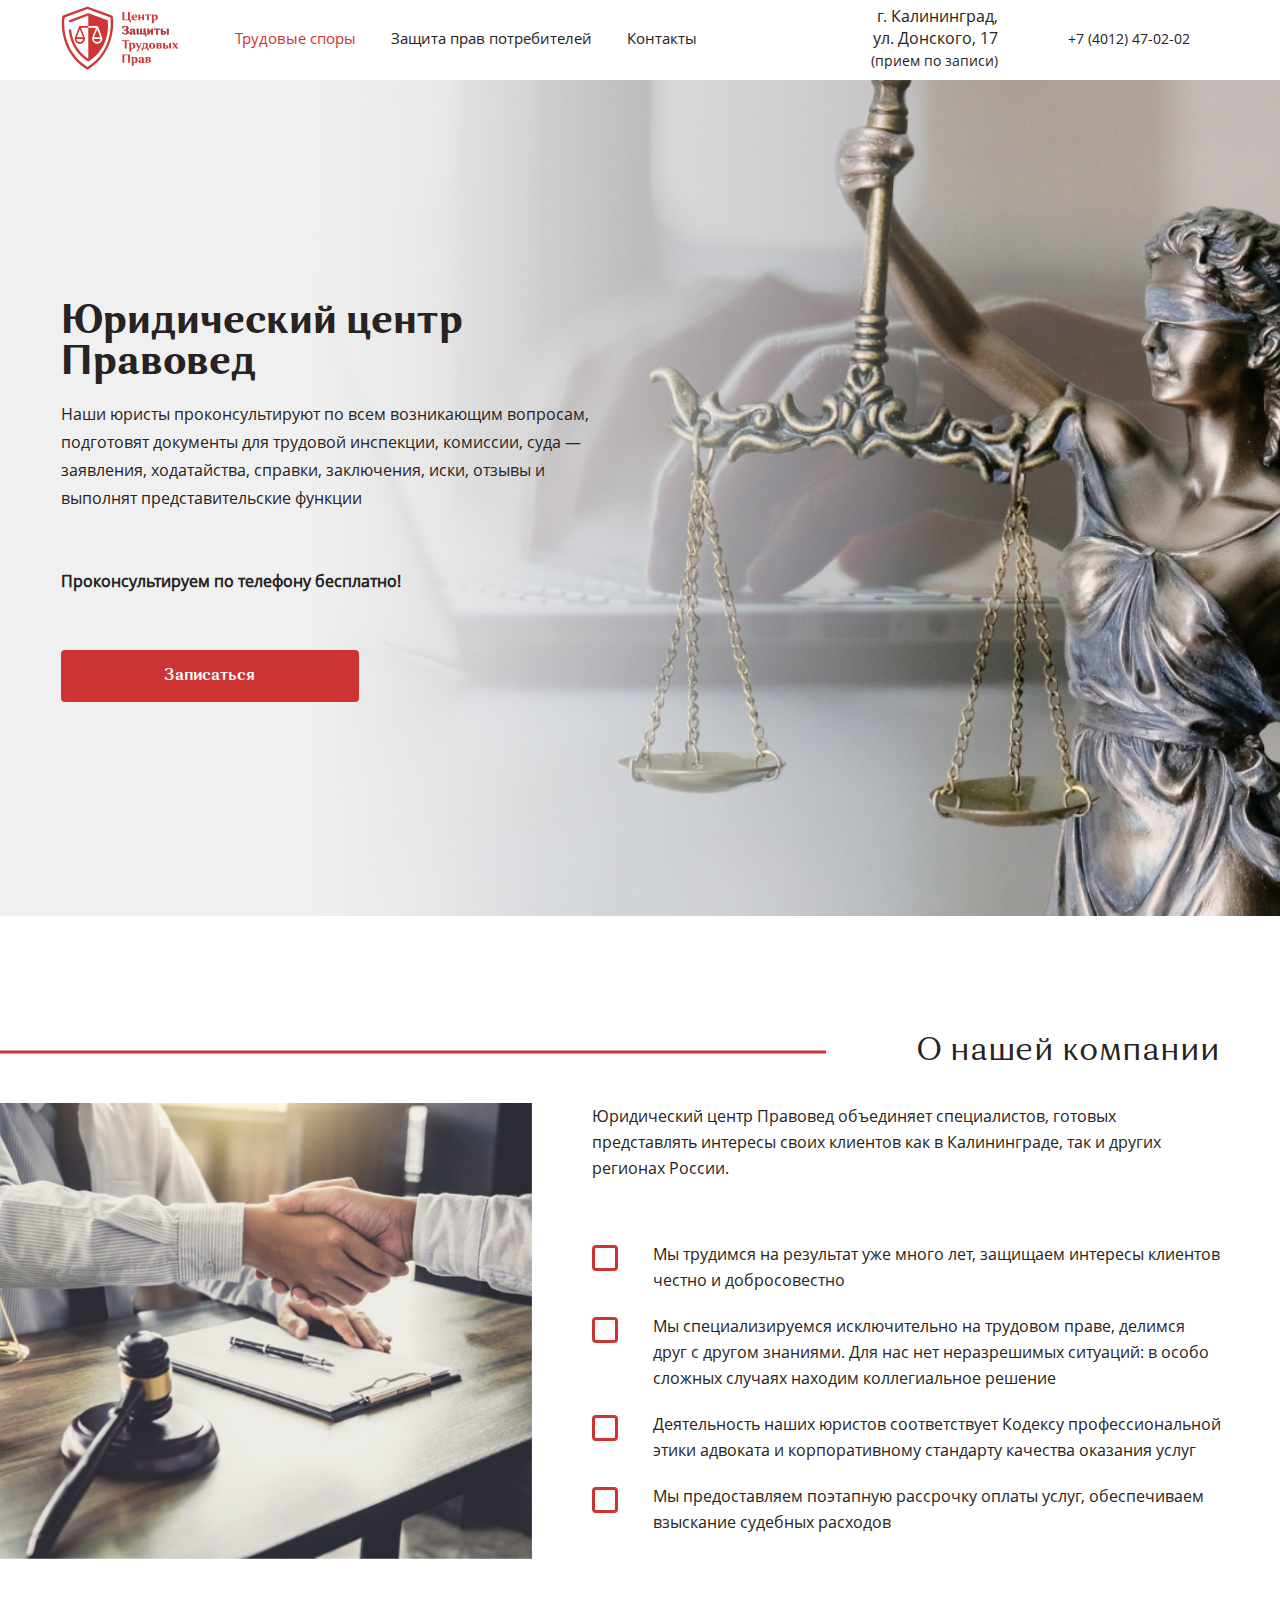
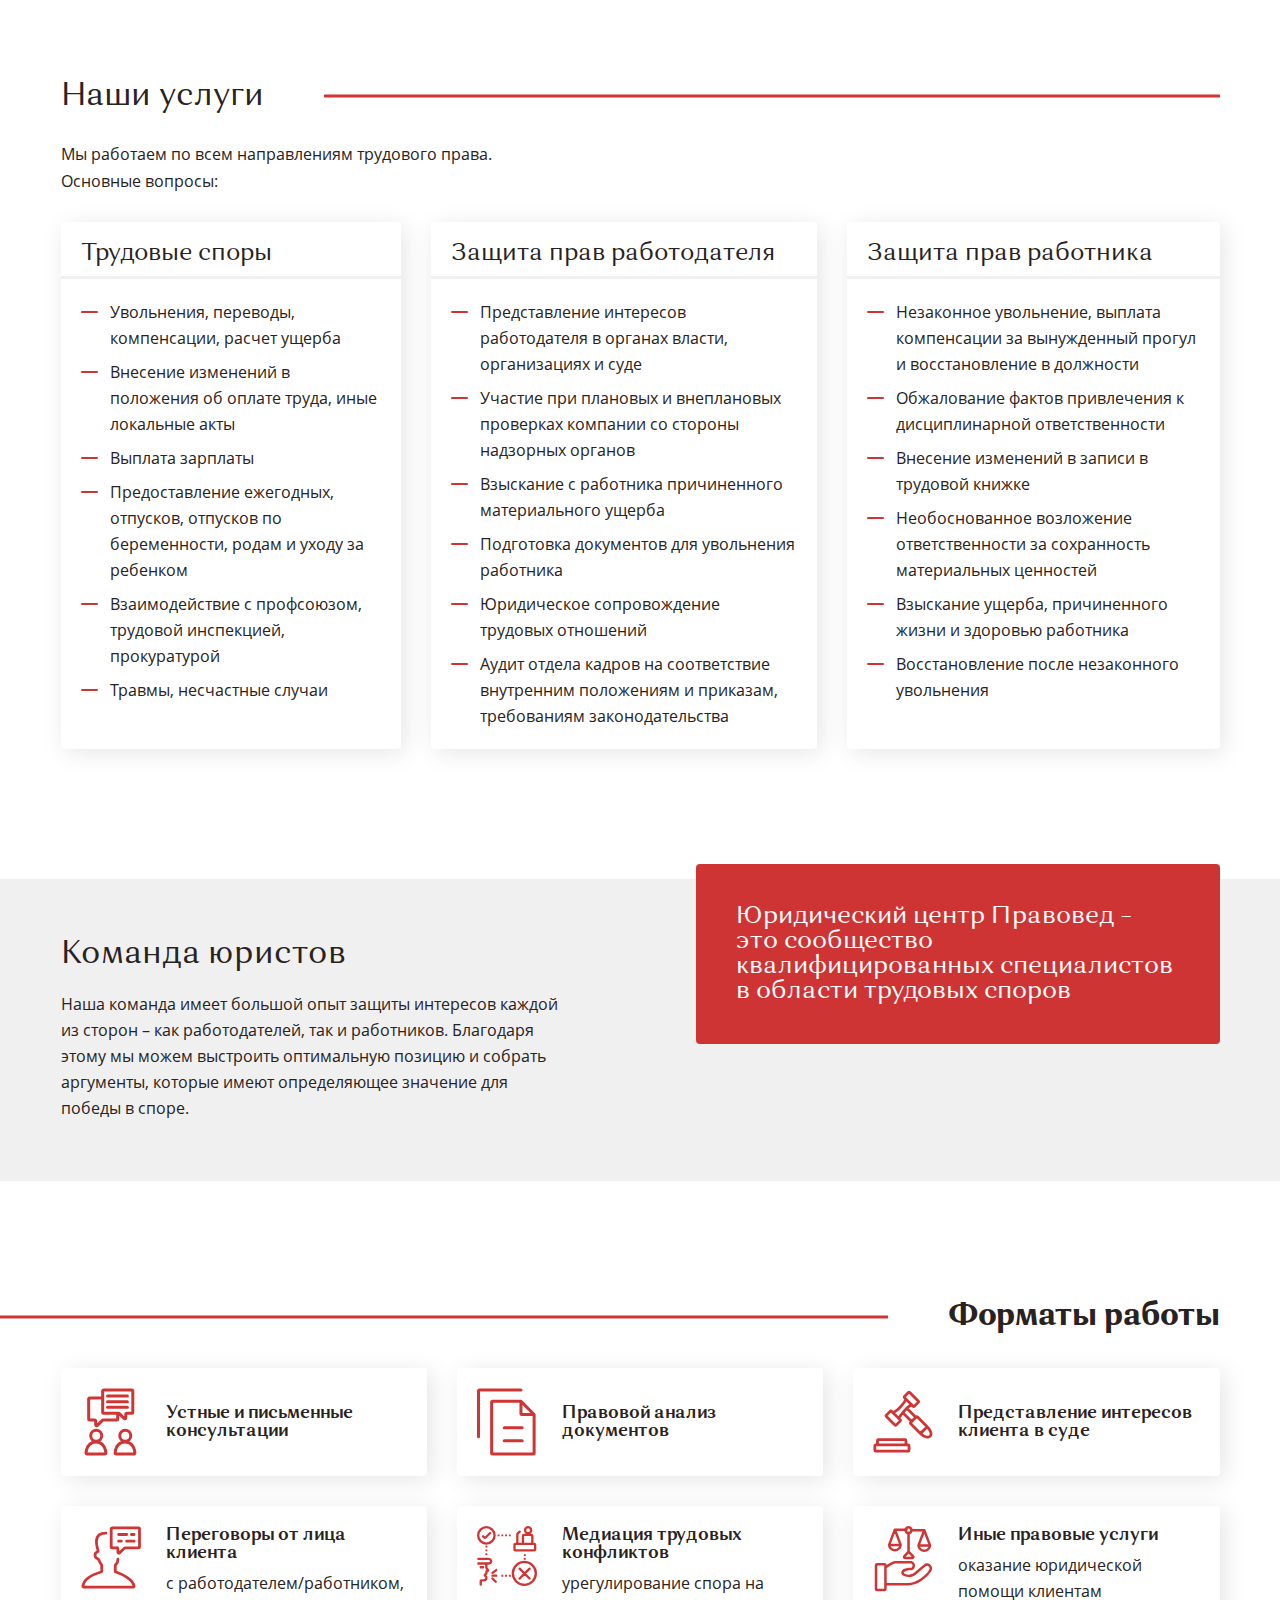
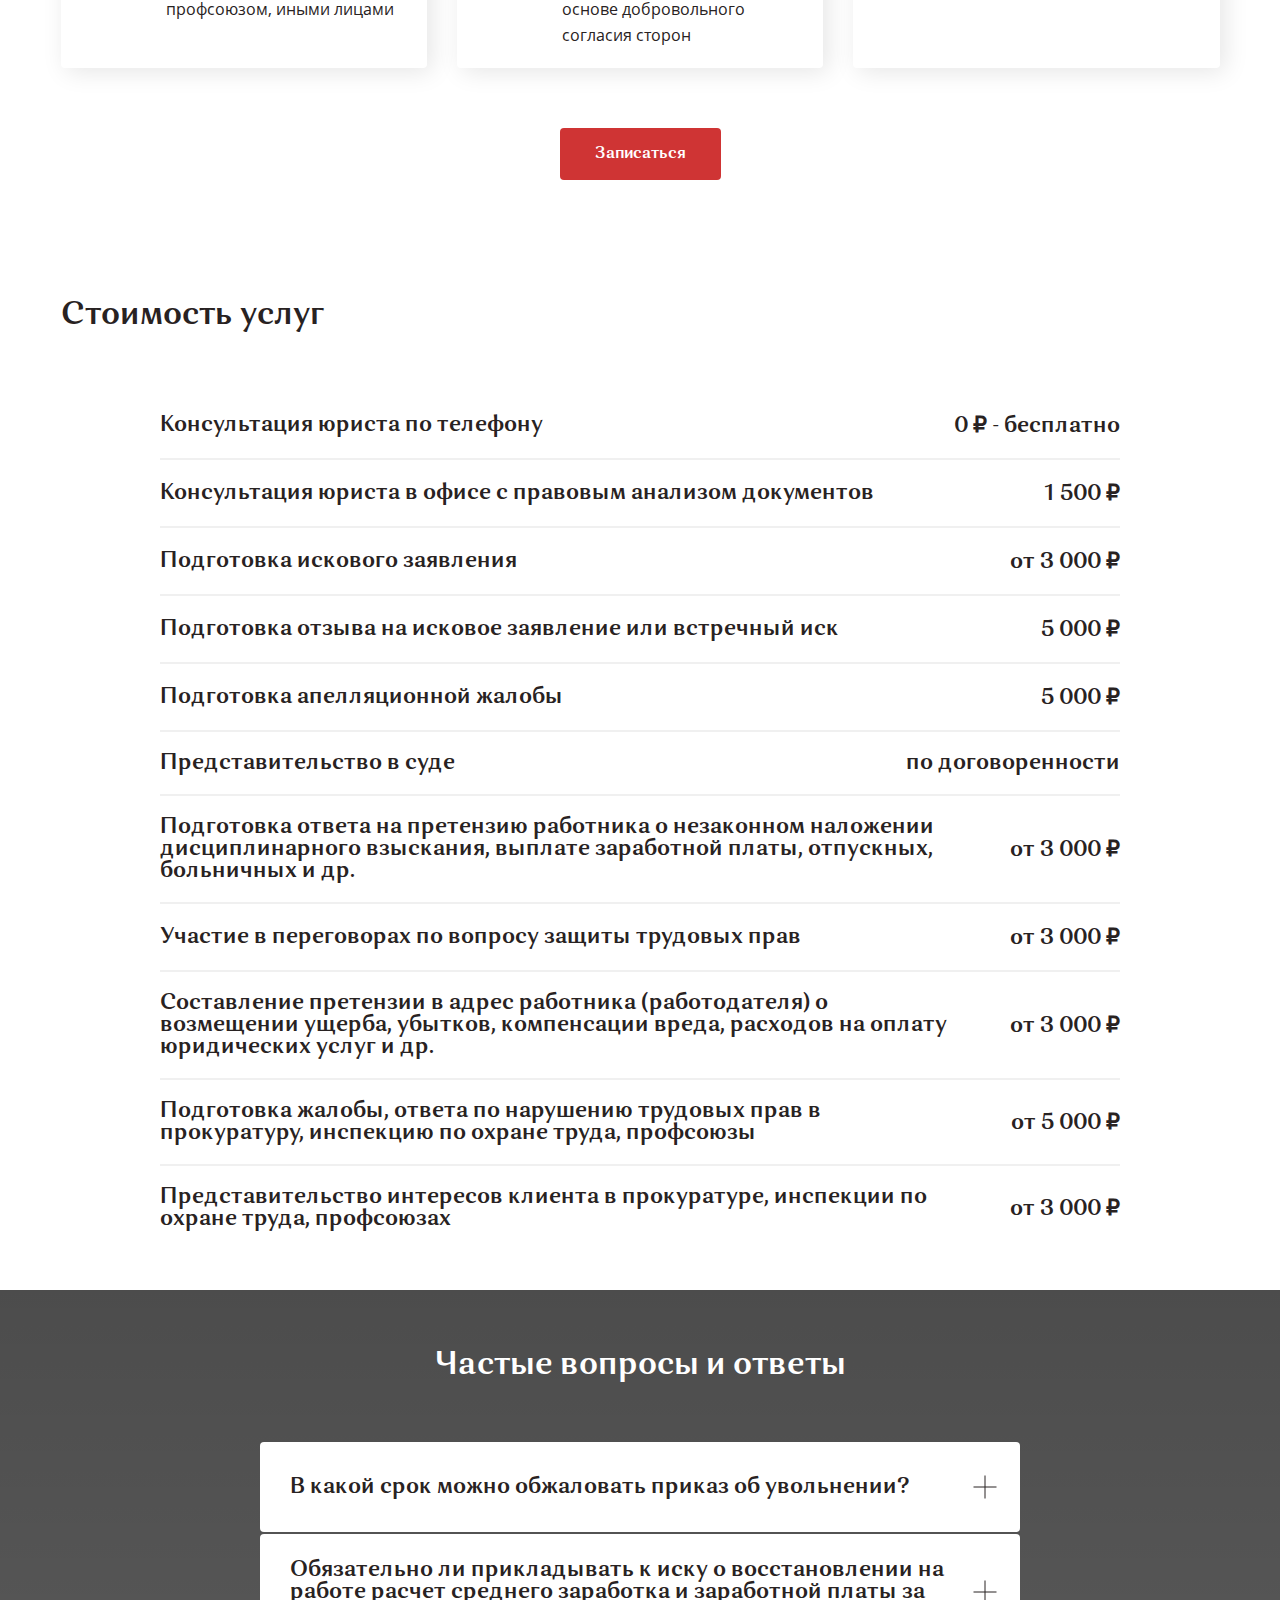
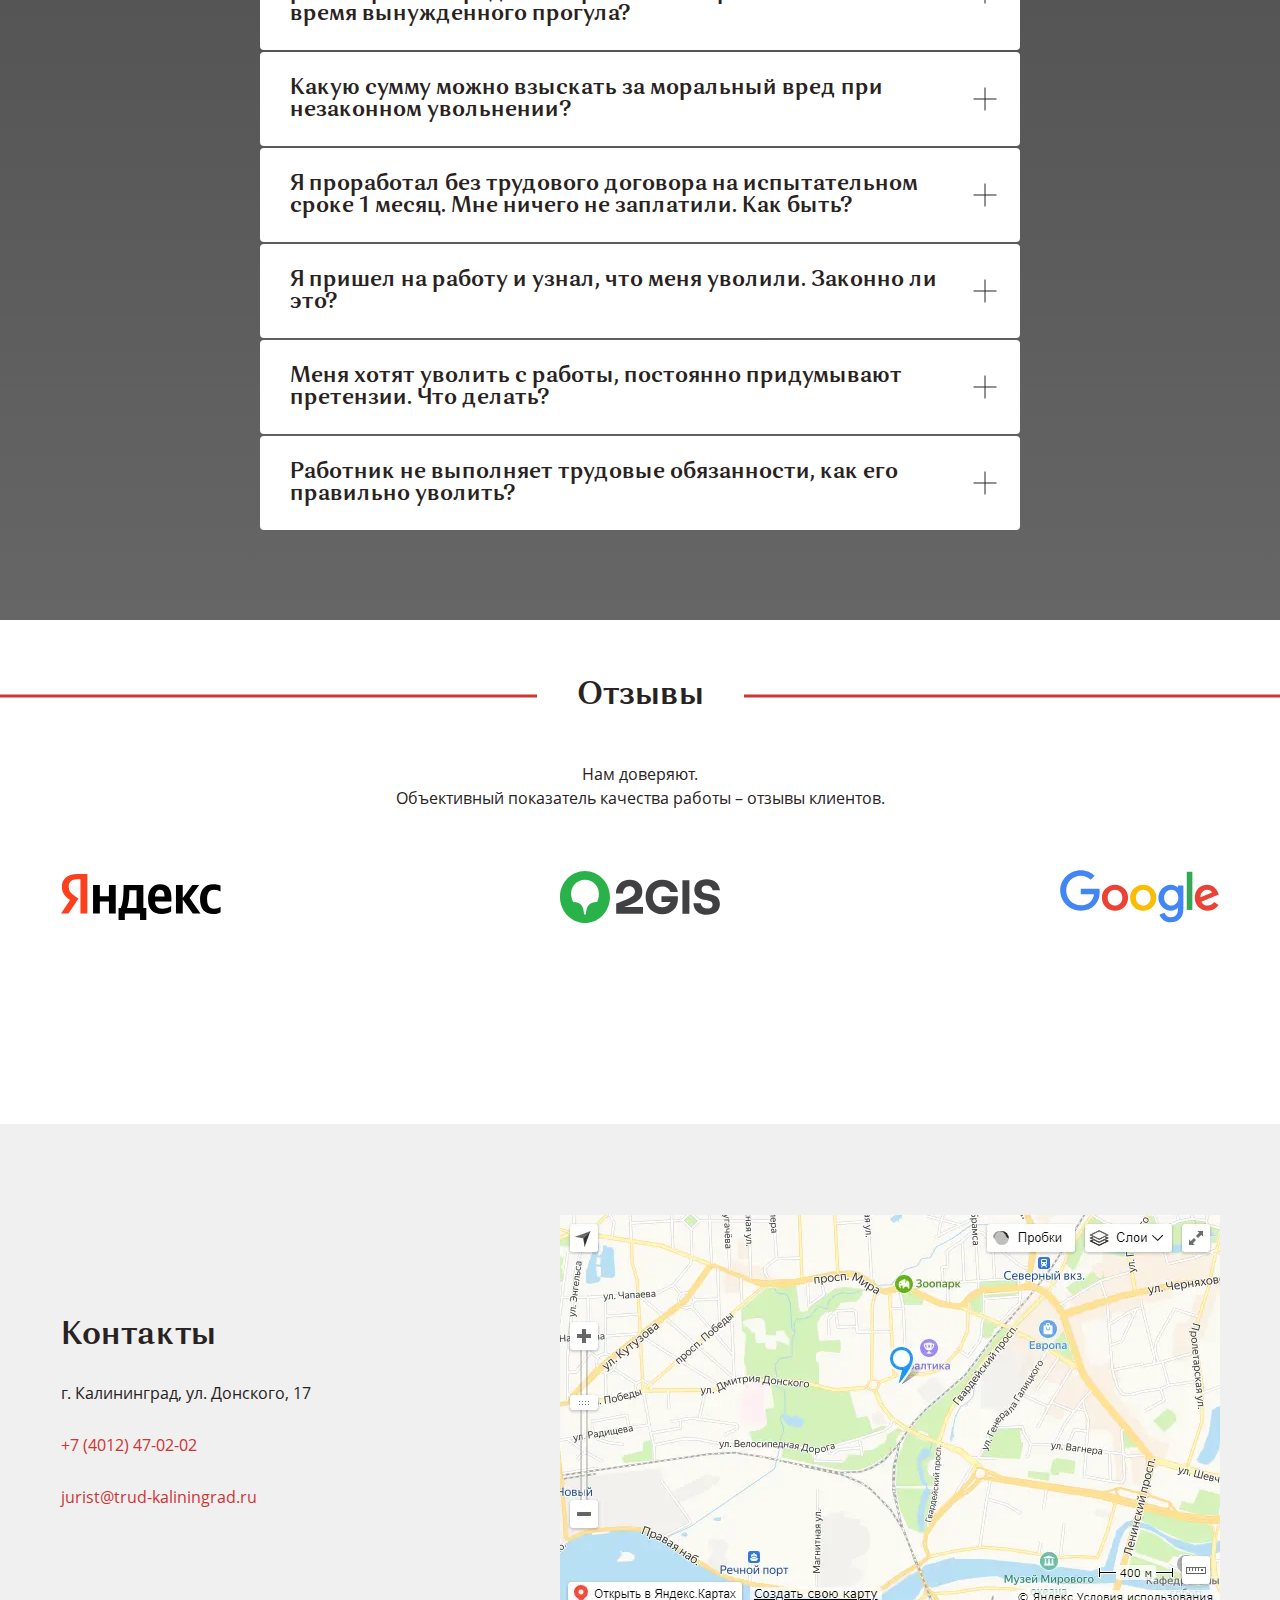
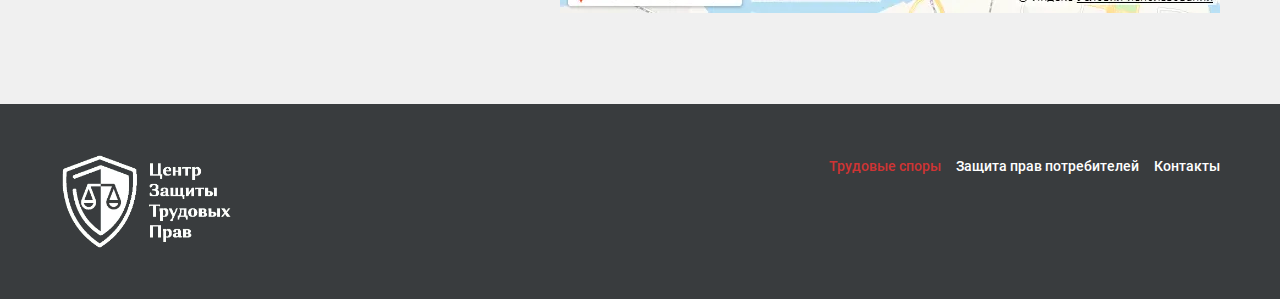
==== commit dcec9ee9: "Add files via upload" ====
--- a/index.html
+++ b/index.html
@@ -16,8 +16,6 @@
   <meta name="robots" content="index, follow">
 
   <link rel="shortcut icon" type="image/png" href="images/favicon.svg">
-
-  <link href="libs/animsition.min.css" rel="stylesheet">
   <link rel="stylesheet" type="text/css" href="libs/magnific-popup.css">
   <link rel="stylesheet" href="css/style.css">
 
@@ -686,7 +684,6 @@
   </div>
 
   <script src="libs/jquery/jquery-3.2.1.min.js"></script>
-  <script src="libs/animsition.min.js"></script>
   <script src="libs/jquery.magnific-popup.js" type="text/javascript"></script>
   <script src="libs/jquery.maskedinput.min.js"></script>
   <script src="js/main.js"></script>
--- a/css/style.css
+++ b/css/style.css
@@ -450,7 +450,7 @@
 
 .showcase {
 	padding: 302px 0 214px 0;
-	background: url('../images/showcase.webp') no-repeat;
+	background: url('../images/showcase.webp') no-repeat center/cover;
 	background-size: cover;
 	background-position: center;
 	position: relative;
@@ -458,7 +458,7 @@
 
 .showcase--mini {
 	padding: 214px 0 214px 0;
-	background: url('../images/yur.jpg') no-repeat;
+	background: url('../images/yur.jpg') no-repeat center/cover;
 }
 
 @media screen and (max-width: 767px) {
@@ -2083,11 +2083,11 @@
 
 /* PROTECTION */
 
-.company--mini-margins .company__info:last-of-type {
+.company--mini-margins .company__info:last-child {
 	margin-bottom: 0;
 }
 
-.company--mini-margins .company__info:not(:last-of-type) {
+.company--mini-margins .company__info:not(:last-child) {
 	margin-bottom: 25px;
 }
 
@@ -2163,65 +2163,82 @@
 	}
 }
 
-@media (max-width: 430px) {
-	.protection .showcase .container {
-		padding: 0 10px;
-	}
-	.protection .showcase__title {
-		font-size: 26px;
-	}
-	.showcase__info--large {
-		margin-bottom: 30px;
-	}
-	.protection .service__item-head {
-		font-size: 18px;
-	}
-	.protection .service .service__btn-wrapper {
-		margin-top: 20px;
-	}
-	.protection .service {
-		margin-bottom: 80px;
-	}
-	.protection .work__head {
-		font-size: 16px;
-	}
-}
-
-@media (max-width: 370px) {
-	.protection .showcase__title {
-		font-size: 24px;
-	}
-	.protection .faq__name {
-		font-size: 16px;
-	}
-	.protection .faq__body {
-		font-size: 14px;
-	}
-}
-
-@media (max-width: 340px) {
-	.protection .showcase__title {
-		font-size: 22px;
-	}
-}
-
-.protection .showcase__block {
-	max-width: 620px;
-}
-
-.showcase__block-btns {
-	display: flex;
-	justify-content: center;
-	flex-direction: column;
-	align-items: center;
-}
-
 .showcase__btns-title {
-	margin-top: 80px;
+	font-family: 'Orchidea Pro', Arial, sans-serif;
+}
+
+.showcase__btns-title {
 	font-weight: bold;
 	font-size: 24px;
 	margin-bottom: 15px;
 	text-align: center;
+}
+
+.showcase__block-btns {
+  align-items: start;
+}
+
+@media (max-width: 430px) {
+	.protection .showcase .container {
+		padding: 0 10px;
+	}
+	.protection .showcase__title {
+		font-size: 26px;
+	}
+	.showcase__info--large {
+		margin-bottom: 30px;
+	}
+	.protection .service__item-head {
+		font-size: 18px;
+	}
+	.protection .service .service__btn-wrapper {
+		margin-top: 20px;
+	}
+	.protection .service {
+		margin-bottom: 80px;
+	}
+	.protection .work__head {
+		font-size: 16px;
+	}
+	.showcase__btns-title {
+		font-size: 22px;
+	}
+}
+
+@media (max-width: 370px) {
+	.protection .showcase__title {
+		font-size: 24px;
+	}
+	.protection .faq__name {
+		font-size: 16px;
+	}
+	.protection .faq__body {
+		font-size: 14px;
+	}
+}
+
+@media (max-width: 340px) {
+	.protection .showcase__title {
+		font-size: 22px;
+	}
+}
+
+@media (max-width: 767px) {
+  .showcase__block-btns {
+    align-items: center;
+  }
+}
+
+.protection .showcase__block {
+	max-width: 620px;
+}
+
+.showcase__block-btns {
+	display: inline-flex;
+	justify-content: center;
+	flex-direction: column;
+	margin-top: 50px;
+	margin-bottom: 70px;
 }
 
 .protection .company {
@@ -2251,6 +2268,26 @@
 	color: #000;
 }
 
+.company--mini-margins a.company__btn:hover {
+	color: #fff;
+}
+
+.company--mini-margins a.company__btn {
+	color: #fff;
+}
+
+[class$='--false'] {
+	display: none;
+}
+._dn {
+	display: none !important;
+}
+
+.price__text--margin-top {
+	margin-top: 50px;
+	margin-bottom: 0;
+}
+
 /* SCROLLBAR */
 *::-webkit-scrollbar {
 	width: 12px; /* ширина scrollbar */
@@ -2270,3 +2307,5 @@
 *::-webkit-scrollbar-thumb:active {
 	background-color: #727272;
 }
+
+/* http://zero2one.ru/wp-content/player/playerjs.js */
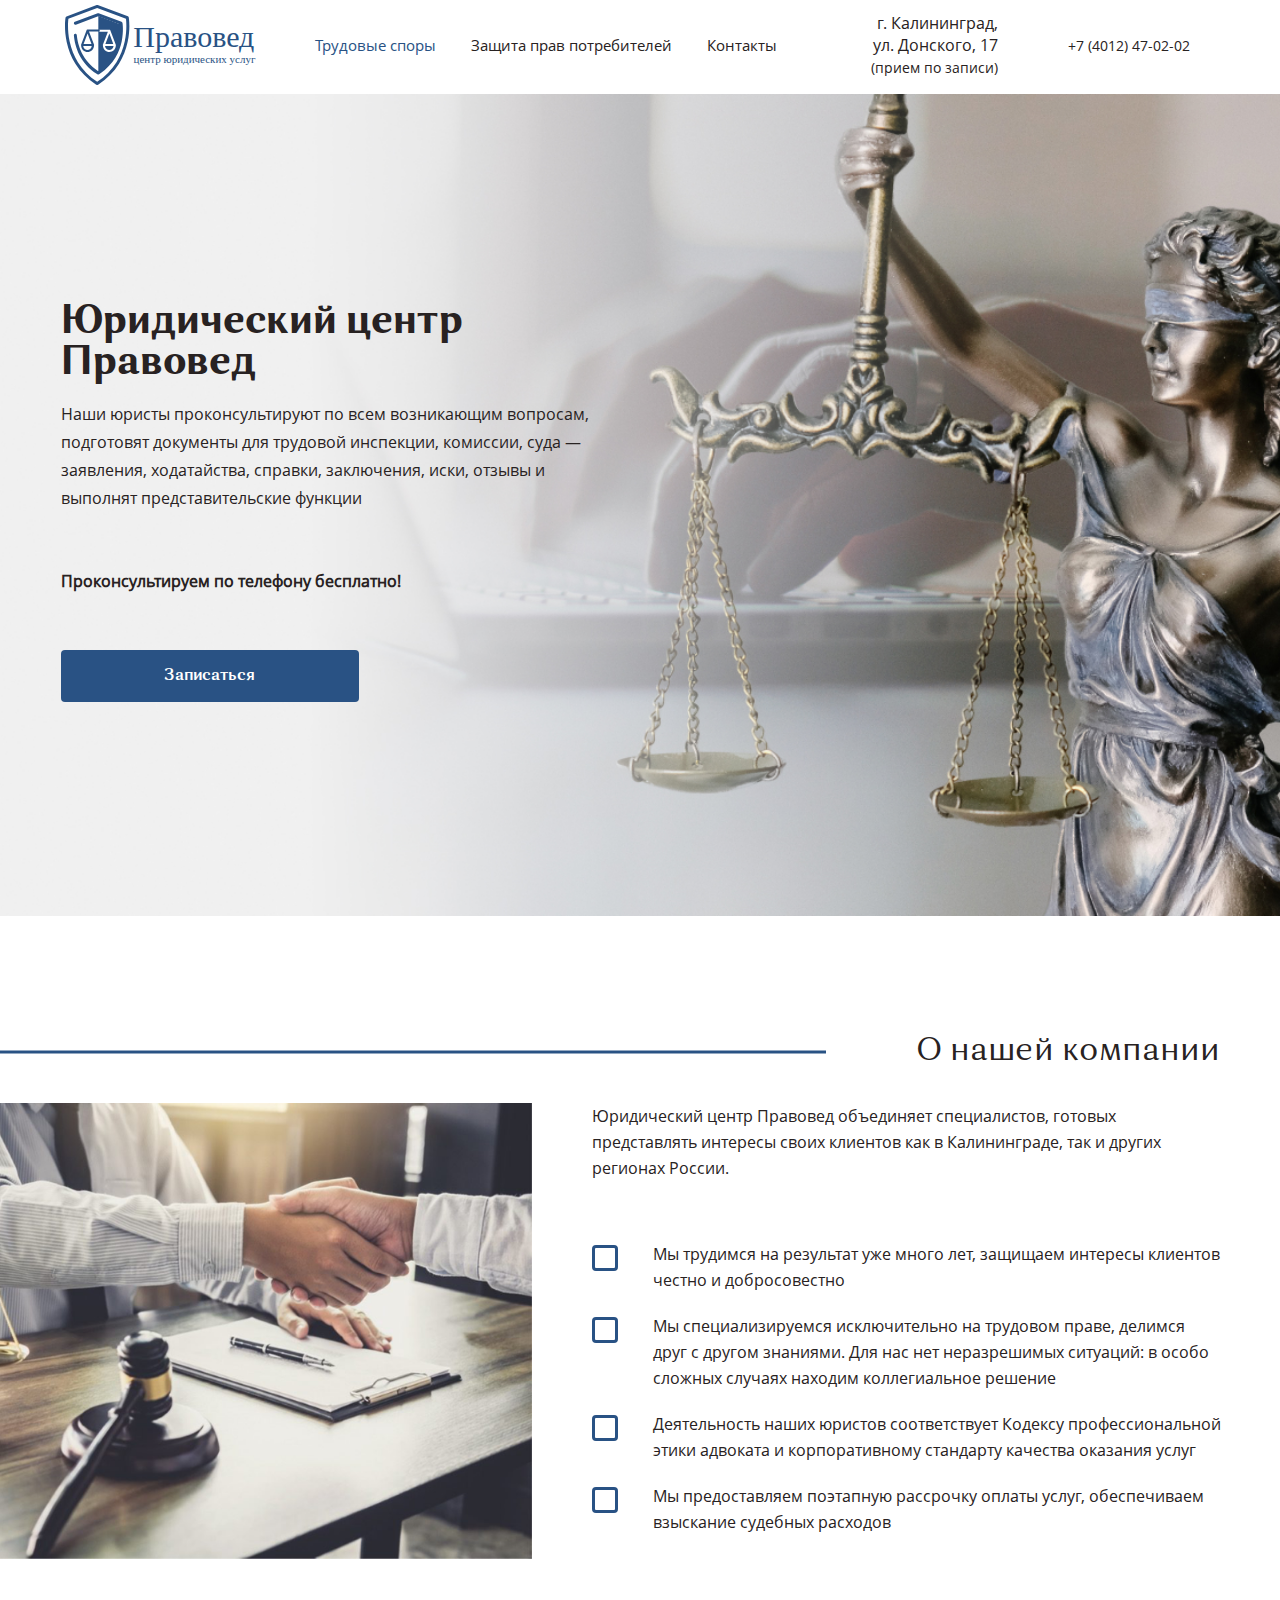
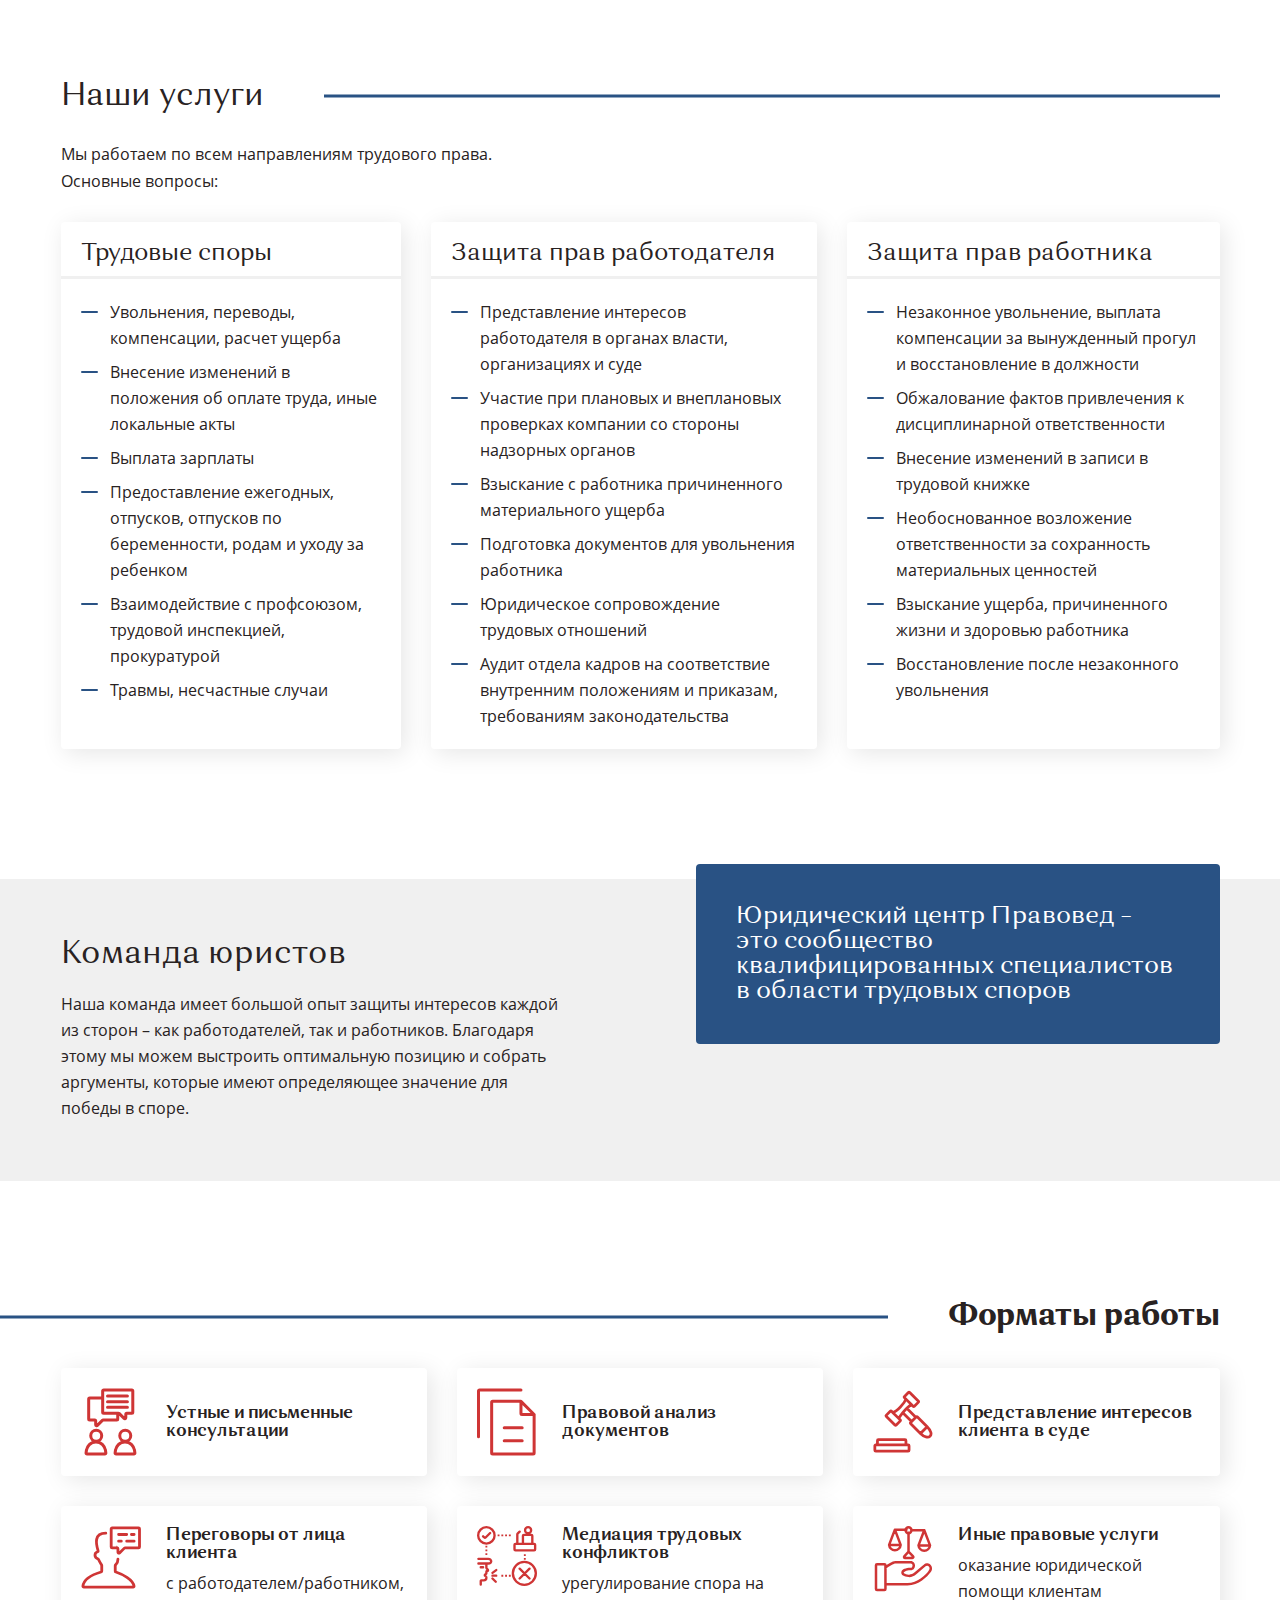
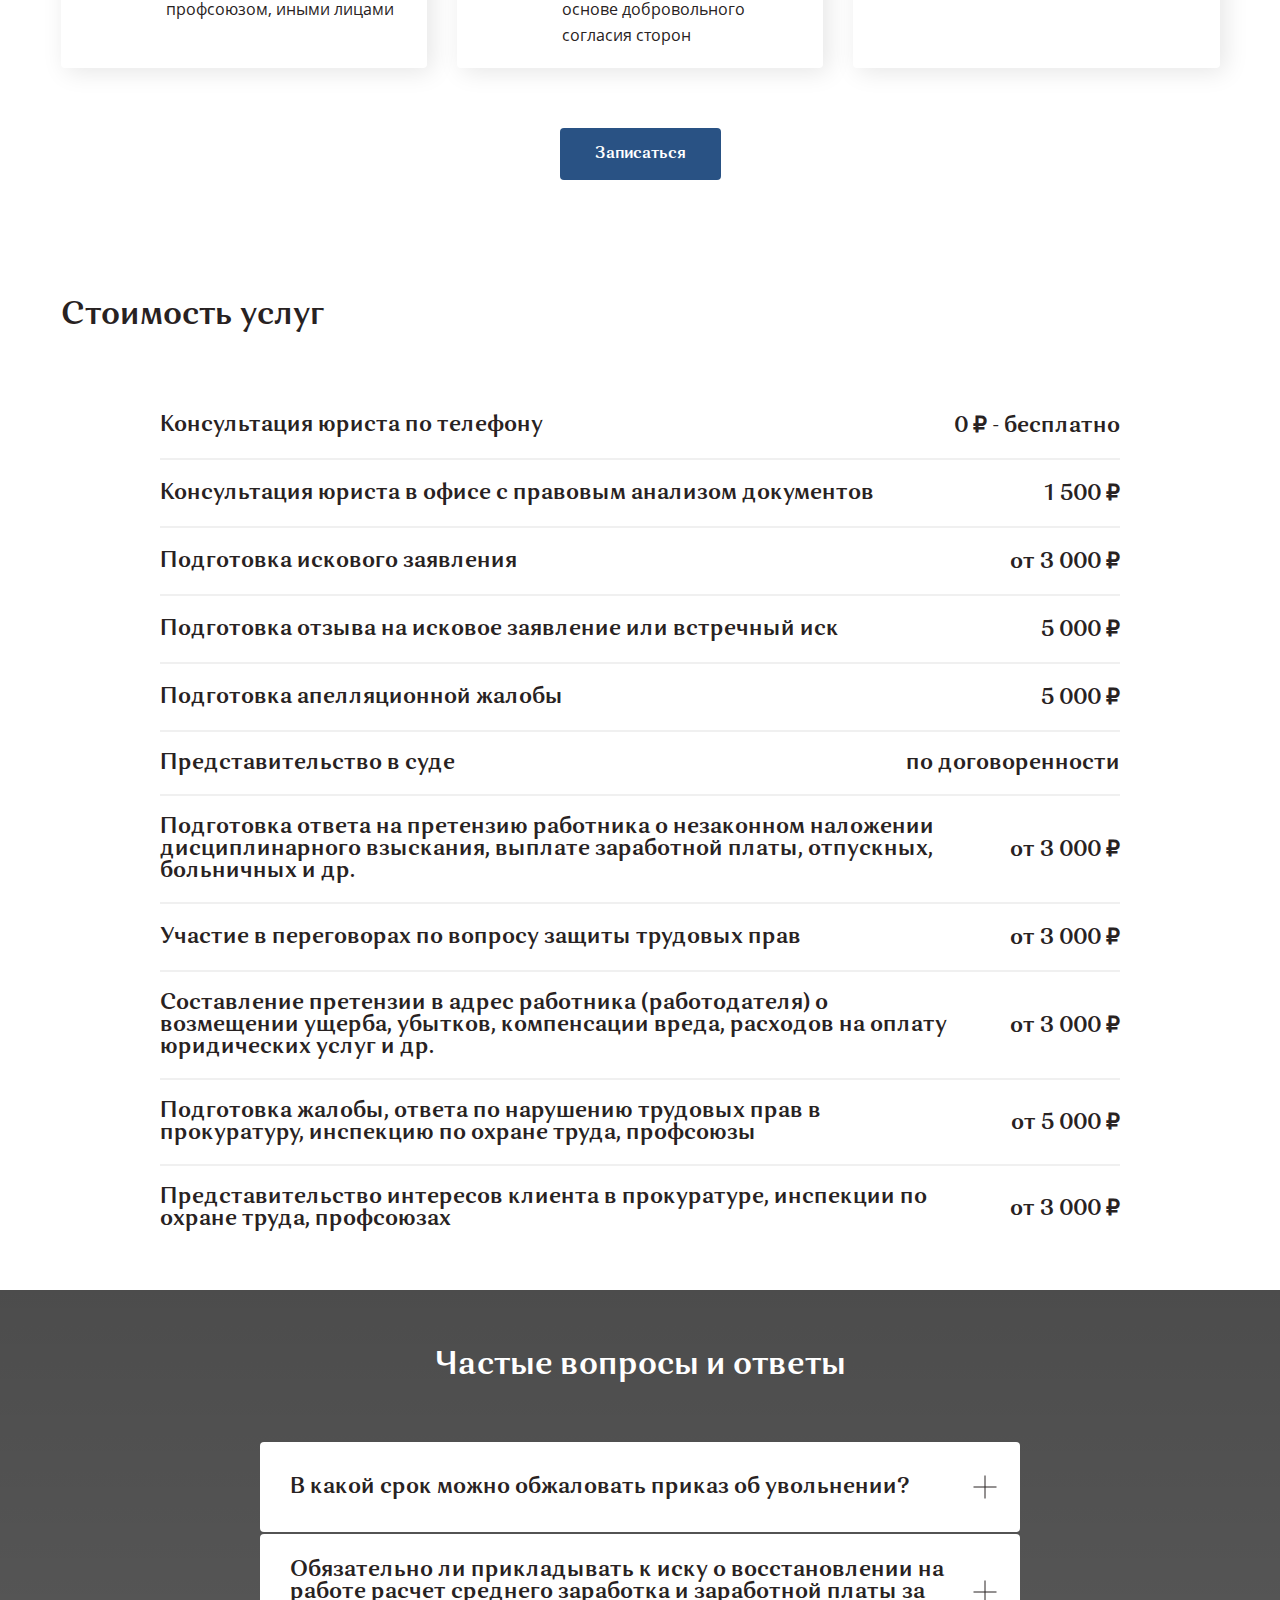
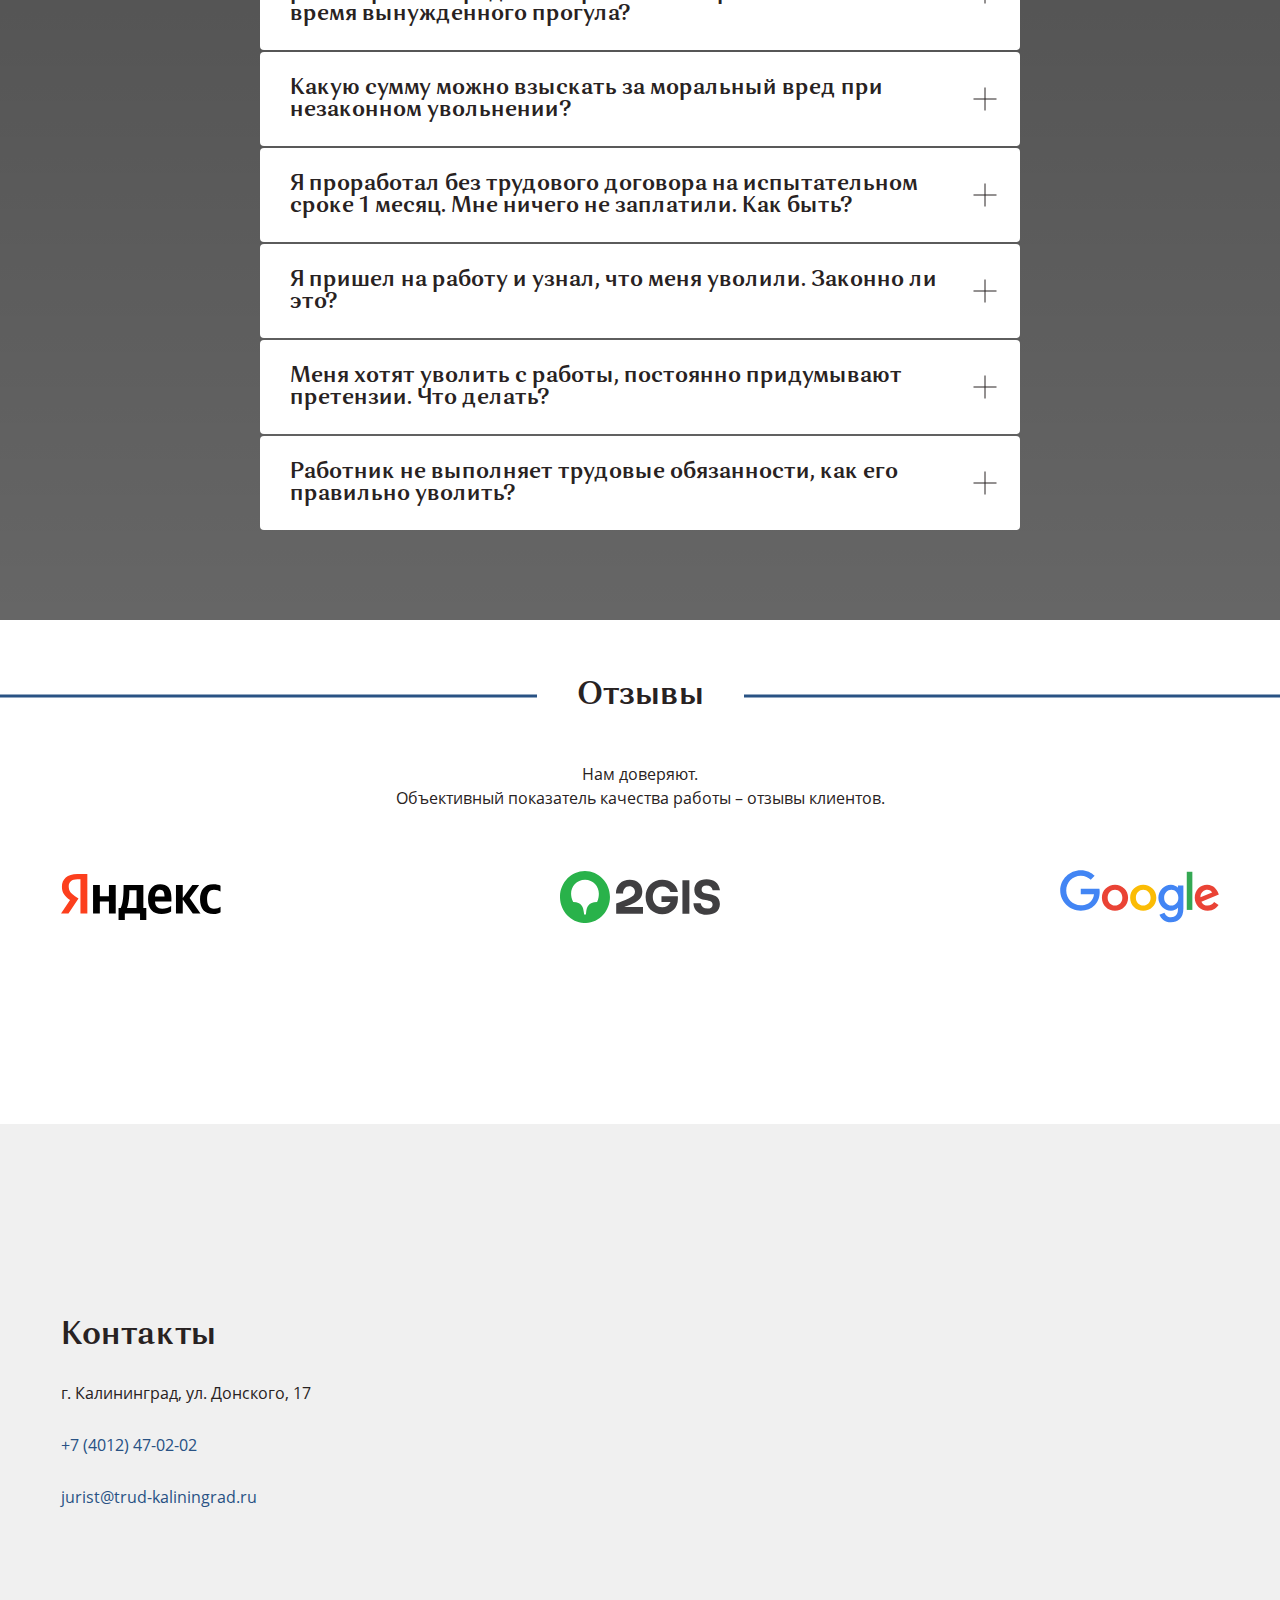
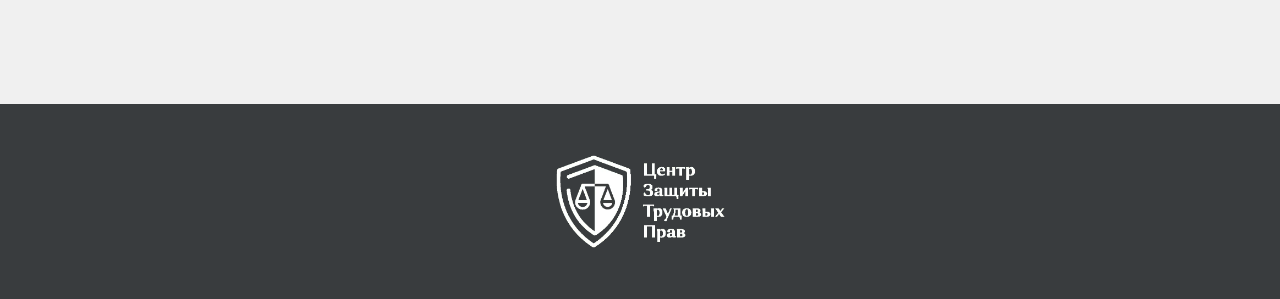
==== commit 376c35c1: "Add files via upload" ====
--- a/index.html
+++ b/index.html
@@ -622,7 +622,7 @@
             <a href="mailto:jurist@trud-kaliningrad.ru" class="contacts__mail">jurist@trud-kaliningrad.ru</a>
           </div>
           <div class="contacts__map container-fluid">
-            <div id="map"></div>
+            <div id="map"></div> 
           </div>
         </div>
       </div>
--- a/css/style.css
+++ b/css/style.css
@@ -1,2311 +1,2425 @@
-@font-face {
-	font-family: 'Roboto';
-	src: url('../fonts/Roboto-Medium.woff2') format('woff2'), url('../fonts/Roboto-Medium.woff') format('woff');
-	font-weight: 500;
-	font-style: normal;
-	font-display: swap;
-}
-
-@font-face {
-	font-family: 'Open Sans';
-	src: url('../fonts/OpenSans-Regular.woff2') format('woff2'), url('../fonts/OpenSans-Regular.woff') format('woff');
-	font-weight: normal;
-	font-style: normal;
-	font-display: swap;
-}
-
-@font-face {
-	font-family: 'Orchidea Pro';
-	src: url('../fonts/OrchideaPro-SemiBold.woff2') format('woff2'), url('../fonts/OrchideaPro-SemiBold.woff') format('woff');
-	font-weight: 600;
-	font-style: normal;
-	font-display: swap;
-}
-
-@font-face {
-	font-family: 'Orchidea Pro';
-	src: url('../fonts/OrchideaPro-Regular.woff2') format('woff2'), url('../fonts/OrchideaPro-Regular.woff') format('woff');
-	font-weight: normal;
-	font-style: normal;
-	font-display: swap;
-}
-
-@font-face {
-	font-family: 'Orchidea Pro';
-	src: url('../fonts/OrchideaPro-Bold.woff2') format('woff2'), url('../fonts/OrchideaPro-Bold.woff') format('woff');
-	font-weight: bold;
-	font-style: normal;
-	font-display: swap;
-}
-
-* {
-	padding: 0;
-	margin: 0;
-	box-sizing: border-box;
-}
-
-button,
-input,
-textarea {
-	-moz-appearance: none;
-	appearance: none;
-	-webkit-appearance: none;
-	font-family: inherit;
-}
-
-button:focus {
-	box-shadow: none !important;
-}
-
-*:focus {
-	outline: none;
-}
-
-body {
-	font-family: 'Open Sans';
-	font-weight: 400;
-	color: #282222;
-	overflow-x: hidden;
-}
-
-@media screen and (max-width: 991px) {
-	body.active {
-		overflow: hidden;
-	}
-}
-
-a {
-	display: inline-block;
-	font: inherit;
-	color: inherit;
-	transition: 300ms;
-	text-decoration: none;
-}
-
-a:hover {
-	text-decoration: none;
-}
-
-img {
-	max-width: 100%;
-	max-height: 100%;
-}
-
-a img {
-	border: none;
-	outline: none;
-}
-
-ul {
-	margin: 0;
-	padding: 0;
-	list-style: none;
-}
-
-.container {
-	max-width: 1159px;
-	margin: 0 auto;
-}
-
-.active-page {
-	color: #cf3434;
-}
-
-@media screen and (max-width: 1260px) {
-	.container {
-		width: 970px;
-	}
-}
-
-@media screen and (max-width: 991px) {
-	.container {
-		width: 750px;
-	}
-}
-
-@media screen and (max-width: 767px) {
-	.container {
-		width: 100%;
-		padding: 0 20px;
-	}
-}
-
-.wrapper {
-	position: relative;
-	overflow: hidden;
-	background-color: #fff;
-}
-
-.header {
-	position: fixed;
-	background: #fff;
-	padding: 5px 0 9px 0;
-	z-index: 200;
-	top: 0;
-	left: 0;
-	right: 0;
-	width: 100%;
-	margin: 0 auto;
-}
-
-@media screen and (max-width: 991px) {
-	.header {
-		padding: 10px 0;
-	}
-}
-
-.header__items {
-	display: flex;
-	align-items: center;
-}
-
-@media screen and (max-width: 991px) {
-	.header__items {
-		justify-content: space-between;
-		width: 100%;
-	}
-}
-
-.header__logo {
-	display: flex;
-	align-items: center;
-	justify-content: center;
-	width: 120px;
-	min-width: 120px;
-	margin-right: 54px;
-}
-
-@media screen and (max-width: 1260px) {
-	.header__logo {
-		margin-right: 20px;
-	}
-}
-
-@media screen and (max-width: 991px) {
-	.header__logo {
-		position: relative;
-		z-index: 250;
-		margin-right: 0;
-	}
-}
-
-.header__item {
-	display: flex;
-	align-items: center;
-	justify-content: space-between;
-	width: 100%;
-}
-
-@media screen and (max-width: 991px) {
-	.header__item {
-		flex-direction: column;
-		justify-content: space-between;
-		min-height: 100vh;
-		height: 100%;
-		min-height: 0;
-		width: 100%;
-		background: rgba(255, 255, 255, 0.95);
-		position: fixed;
-		top: 0;
-		transform: translateX(100%);
-		z-index: -1;
-		left: 0;
-		transition: 300ms;
-		padding: 60px 0 60px 0;
-	}
-	.header__item.active {
-		z-index: 200;
-		transform: translateX(0);
-	}
-}
-
-@media screen and (max-width: 639px) {
-	.header__item {
-		padding: 100px 0 60px 0;
-	}
-}
-
-.header__block {
-	display: flex;
-	align-items: center;
-}
-
-@media screen and (max-width: 991px) {
-	.header__block {
-		display: block;
-	}
-}
-
-.header__nav {
-	display: flex;
-	align-items: center;
-}
-
-@media screen and (max-width: 991px) {
-	.header__nav {
-		display: block;
-		margin-bottom: 20px;
-	}
-}
-
-.header__nav li {
-	margin-right: 35px;
-}
-
-@media screen and (max-width: 1260px) {
-	.header__nav li {
-		margin-right: 20px;
-	}
-}
-
-@media screen and (max-width: 991px) {
-	.header__nav li {
-		margin-right: 0;
-		margin-bottom: 24px;
-	}
-	.header__nav li:last-child {
-		margin-bottom: 0;
-	}
-}
-
-.header__nav li:last-child {
-	margin-right: 0;
-}
-
-.header__nav li a {
-	font-size: 15px;
-}
-
-@media (min-width: 991px) {
-	.header__nav li a:hover {
-		color: #cf3434;
-	}
-}
-
-@media screen and (max-width: 1260px) {
-	.header__nav li a {
-		font-size: 15px;
-	}
-}
-
-@media screen and (max-width: 991px) {
-	.header__nav li a {
-		font-size: 20px;
-		text-align: center;
-		display: block;
-	}
-}
-
-.header__adres {
-	font-size: 16px;
-	margin-right: 70px;
-	text-align: right;
-}
-
-@media screen and (max-width: 1260px) {
-	.header__adres {
-		font-size: 15px;
-		margin-right: 25px;
-	}
-}
-
-@media screen and (max-width: 991px) {
-	.header__adres {
-		margin-right: 0;
-		margin-bottom: 10px;
-	}
-	.header__adres br {
-		display: none;
-	}
-}
-
-@media screen and (max-width: 364px) {
-	.header__adres {
-		font-size: 13px;
-		text-align: center;
-	}
-}
-
-.header__adres span {
-	font-size: 14px;
-}
-
-@media screen and (max-width: 991px) {
-	.header__adres span {
-		display: inline;
-		font-size: 13px;
-	}
-}
-
-@media screen and (max-width: 324px) {
-	.header__adres span {
-		display: block;
-	}
-}
-
-.header__tel {
-	font-size: 14px;
-	padding-right: 30px;
-	transition: 0.3s;
-}
-
-@media (min-width: 991px) {
-	.header__tel:hover {
-		color: #b12a2a;
-	}
-}
-
-@media screen and (max-width: 1260px) {
-	.header__tel {
-		padding-right: 15px;
-	}
-}
-
-@media screen and (max-width: 991px) {
-	.header__tel {
-		padding-right: 0;
-		text-align: center;
-		display: block;
-	}
-}
-
-.header__tel-mobile {
-	display: none;
-}
-
-@media screen and (max-width: 991px) {
-	.header__tel-mobile {
-		display: block;
-		font-size: 16px;
-	}
-}
-
-@media screen and (max-width: 767px) {
-	.header__tel-mobile {
-		font-size: 14px;
-	}
-}
-
-.header__burger {
-	display: none;
-	width: 28px;
-}
-
-@media screen and (max-width: 991px) {
-	.header__burger {
-		display: block;
-		position: relative;
-		z-index: 250;
-	}
-}
-
-.header__burger button {
-	display: block;
-	cursor: pointer;
-	padding: 12px 0;
-	border: none;
-	outline: none;
-	background: none;
-}
-
-.header__burger button span {
-	position: relative;
-	display: block;
-	width: 28px;
-	height: 3px;
-	background: #000;
-	transition: all 0.2s ease-in-out;
-}
-
-.header__burger button span:before,
-.header__burger button span:after {
-	content: '';
-	width: 28px;
-	height: 3px;
-	position: absolute;
-	left: 0;
-	background: #000;
-	transition: all 0.2s ease-in-out;
-}
-
-.header__burger button span:before {
-	top: -8px;
-}
-
-.header__burger button span:after {
-	top: 8px;
-}
-
-.header__burger button.active span {
-	background: transparent;
-}
-
-.header__burger button.active span:before {
-	transform: rotate(45deg) translate(5px, 6px);
-}
-
-.header__burger button.active span:after {
-	transform: rotate(-45deg) translate(5px, -6px);
-}
-
-.showcase {
-	padding: 302px 0 214px 0;
-	background: url('../images/showcase.webp') no-repeat center/cover;
-	background-size: cover;
-	background-position: center;
-	position: relative;
-}
-
-.showcase--mini {
-	padding: 214px 0 214px 0;
-	background: url('../images/yur.jpg') no-repeat center/cover;
-}
-
-@media screen and (max-width: 767px) {
-	.showcase {
-		padding: 268px 0 315px 0;
-	}
-}
-
-@media screen and (max-width: 767px) {
-	.showcase::before {
-		content: '';
-		display: block;
-		width: 100%;
-		height: 100%;
-		position: absolute;
-		background: linear-gradient(to bottom, #ededed, rgba(184, 184, 184, 0.5));
-		background-color: unset;
-		top: 0;
-		left: 0;
-	}
-}
-
-.showcase__title {
-	font-size: 40px;
-	font-family: 'Orchidea Pro';
-	font-weight: 700;
-	margin-bottom: 16px;
-	max-width: 600px;
-}
-
-@media screen and (max-width: 767px) {
-	.showcase__title {
-		font-size: 30px;
-	}
-}
-
-.showcase__info {
-	font-size: 16px;
-	line-height: 28px;
-	max-width: 560px;
-	margin-bottom: 55px;
-}
-
-.showcase__info--large {
-	max-width: 620px;
-	margin-bottom: 40px;
-}
-
-@media screen and (max-width: 767px) {
-	.showcase__info {
-		font-size: 14px;
-		line-height: 19px;
-		max-width: 100%;
-	}
-}
-
-.showcase__btn {
-	display: flex;
-	align-items: center;
-	justify-content: center;
-	width: 298px;
-	height: 52px;
-	color: #fff;
-	border-radius: 4px;
-	background-color: #cf3434;
-	font-weight: 600;
-	font-family: 'Orchidea Pro';
-	font-size: 16px;
-}
-
-@media screen and (max-width: 767px) {
-	.showcase__btn {
-		width: 272px;
-		height: 50px;
-		margin: 0 auto;
-	}
-}
-
-@media (min-width: 991px) {
-	.showcase__btn:hover {
-		background-color: #b12a2a;
-	}
-}
-
-@media screen and (max-width: 991px) {
-	.showcase__block {
-		max-width: 620px;
-		margin: 0 auto;
-		position: relative;
-		z-index: 20;
-	}
-}
-
-@media screen and (max-width: 767px) {
-	.showcase__block {
-		text-align: center;
-		max-width: 100%;
-	}
-}
-
-.company {
-	padding: 120px 0;
-}
-
-@media screen and (max-width: 1260px) {
-	.company {
-		padding: 100px 0;
-	}
-}
-
-@media screen and (max-width: 991px) {
-	.company {
-		padding: 80px 0;
-	}
-}
-
-@media screen and (max-width: 767px) {
-	.company {
-		padding: 30px 0 60px 0;
-	}
-}
-
-.company__header {
-	position: relative;
-	display: flex;
-	align-items: center;
-	justify-items: flex-end;
-	margin-bottom: 35px;
-}
-
-@media screen and (max-width: 1260px) {
-	.company__header {
-		margin-bottom: 25px;
-	}
-}
-
-.company__header::before {
-	content: '';
-	display: block;
-	height: 3px;
-	width: 115%;
-	background-color: #cf3535;
-	position: absolute;
-	top: 50%;
-	right: 0;
-	transform: translate(0, -50%);
-}
-
-@media screen and (max-width: 1260px) {
-	.company__header::before {
-		width: 100%;
-	}
-}
-
-.company__title {
-	font-size: 32px;
-	background: #fff;
-	position: relative;
-	z-index: 5;
-	display: inline-block;
-	padding-left: 90px;
-	margin-right: 0;
-	margin-left: auto;
-	font-weight: 400;
-	text-align: right;
-	font-family: 'Orchidea Pro';
-}
-
-@media screen and (max-width: 1260px) {
-	.company__title {
-		padding-left: 60px;
-	}
-}
-
-@media screen and (max-width: 767px) {
-	.company__title {
-		font-size: 25px;
-		padding-left: 20px;
-	}
-}
-
-.company__items {
-	display: flex;
-	align-items: flex-start;
-	justify-content: space-between;
-	transform: translateX(-200px);
-}
-
-@media screen and (max-width: 1260px) {
-	.company__items {
-		transform: none;
-	}
-}
-
-@media screen and (max-width: 1260px) {
-	.company__items {
-		align-items: stretch;
-	}
-}
-
-@media screen and (max-width: 991px) {
-	.company__items {
-		display: block;
-	}
-}
-
-.company__image {
-	display: flex;
-	align-items: center;
-	justify-content: center;
-	width: 671px;
-	min-width: 671px;
-	margin-right: 60px;
-}
-
-@media screen and (max-width: 1260px) {
-	.company__image {
-		min-width: 450px;
-		width: 450px;
-		margin-right: 40px;
-	}
-	.company__image img {
-		width: 100%;
-		height: 100%;
-		-o-object-fit: cover;
-		object-fit: cover;
-	}
-}
-
-@media screen and (max-width: 991px) {
-	.company__image {
-		min-width: auto;
-		width: 100%;
-		max-height: 400px;
-		overflow: hidden;
-		margin-right: 0;
-		margin-bottom: 20px;
-	}
-}
-
-@media screen and (max-width: 767px) {
-	.company__image {
-		display: none;
-	}
-}
-
-.company__item {
-	min-width: 630px;
-	width: 630px;
-}
-
-@media screen and (max-width: 1260px) {
-	.company__item {
-		min-width: auto;
-		width: 100%;
-	}
-}
-
-.company__info {
-	font-size: 16px;
-	line-height: 26px;
-	margin-bottom: 60px;
-}
-
-@media screen and (max-width: 1260px) {
-	.company__info {
-		margin-bottom: 30px;
-	}
-}
-
-@media screen and (max-width: 767px) {
-	.company__info {
-		font-size: 14px;
-		line-height: 24px;
-		margin-bottom: 35px;
-	}
-}
-
-.company__list li {
-	font-size: 16px;
-	line-height: 26px;
-	margin-bottom: 20px;
-	display: flex;
-	align-items: flex-start;
-}
-
-@media screen and (max-width: 767px) {
-	.company__list li {
-		font-size: 14px;
-		line-height: 24px;
-		margin-bottom: 10px;
-	}
-}
-
-.company__list li::before {
-	content: '';
-	border-radius: 4px;
-	width: 20px;
-	height: 20px;
-	min-width: 20px;
-	border: 3px solid #cf3434;
-	margin-right: 35px;
-	transform: translateY(4px);
-}
-
-@media screen and (max-width: 1260px) {
-	.company__list li::before {
-		margin-right: 20px;
-	}
-}
-
-@media screen and (max-width: 767px) {
-	.company__list li::before {
-		margin-right: 15px;
-	}
-}
-
-.company__list li:last-child {
-	margin-bottom: 0;
-}
-
-.service {
-	margin-bottom: 130px;
-}
-
-@media screen and (max-width: 1260px) {
-	.service {
-		margin-bottom: 100px;
-	}
-}
-
-@media screen and (max-width: 991px) {
-	.service {
-		margin-bottom: 80px;
-	}
-}
-
-@media screen and (max-width: 767px) {
-	.service {
-		margin-bottom: 60px;
-	}
-}
-
-.service__header {
-	position: relative;
-	margin-bottom: 30px;
-}
-
-.service__header::before {
-	content: '';
-	display: block;
-	position: absolute;
-	top: 50%;
-	transform: translate(0, -50%);
-	height: 3px;
-	width: 100%;
-	left: 0;
-	background: #cf3535;
-}
-
-.service__header span {
-	font-size: 32px;
-	font-family: 'Orchidea Pro';
-	padding-right: 60px;
-	background: #fff;
-	font-weight: 400;
-	position: relative;
-	z-index: 20;
-}
-
-@media screen and (max-width: 991px) {
-	.service__header span {
-		padding-right: 40px;
-	}
-}
-
-@media screen and (max-width: 991px) {
-	.service__header span {
-		font-size: 25px;
-		padding-right: 10px;
-	}
-}
-
-.service__text {
-	font-size: 16px;
-	line-height: 22px;
-	margin-bottom: 5px;
-}
-
-@media screen and (max-width: 991px) {
-	.service__text {
-		font-size: 14px;
-		line-height: 20px;
-	}
-}
-
-.service__head {
-	font-size: 16px;
-	line-height: 22px;
-	margin-bottom: 30px;
-}
-
-@media screen and (max-width: 991px) {
-	.service__head {
-		font-size: 14px;
-		line-height: 20px;
-		margin-bottom: 20px;
-	}
-}
-
-.service__items {
-	display: flex;
-	justify-content: space-between;
-}
-
-@media screen and (max-width: 991px) {
-	.service__items {
-		display: block;
-	}
-}
-
-.service__item {
-	box-shadow: 4px 4px 25px 0px rgba(0, 0, 0, 0.1);
-	border-color: #f0f0f0;
-	border-radius: 4px;
-	margin-right: 30px;
-	transition: 0.3s;
-}
-
-@media (min-width: 991px) {
-	.service__item:hover {
-		box-shadow: 4px 4px 25px 0px rgba(0, 0, 0, 0.3);
-	}
-}
-
-@media screen and (max-width: 1260px) {
-	.service__item {
-		margin-right: 20px;
-	}
-}
-
-@media screen and (max-width: 991px) {
-	.service__item {
-		margin-right: 0;
-		margin-bottom: 15px;
-	}
-	.service__item:last-child {
-		margin-bottom: 0;
-	}
-}
-
-.service__item:last-child {
-	margin-right: 0;
-}
-
-.service__item-head {
-	border-bottom: 3px solid #f0f0f0;
-	padding: 20px 20px 10px 20px;
-	font-family: 'Orchidea Pro';
-	font-size: 24px;
-}
-
-@media screen and (max-width: 1260px) {
-	.service__item-head {
-		height: 91px;
-	}
-}
-
-@media screen and (max-width: 991px) {
-	.service__item-head {
-		height: auto;
-	}
-}
-
-@media screen and (max-width: 991px) {
-	.service__item-head {
-		font-size: 18px;
-		padding: 15px 15px 10px 15px;
-	}
-}
-
-.service__item ul {
-	padding: 20px;
-}
-
-@media screen and (max-width: 991px) {
-	.service__item ul {
-		padding: 15px;
-	}
-}
-
-.service__item ul li {
-	font-size: 16px;
-	line-height: 26px;
-	margin-bottom: 8px;
-	display: flex;
-	align-items: flex-start;
-}
-
-@media screen and (max-width: 991px) {
-	.service__item ul li {
-		font-size: 14px;
-		line-height: 19px;
-	}
-}
-
-.service__item ul li::before {
-	content: '';
-	display: block;
-	width: 17px;
-	height: 2px;
-	min-width: 17px;
-	border-radius: 3px;
-	background-color: #cf3434;
-	margin-right: 12px;
-	transform: translateY(12px);
-}
-
-.service__item ul li:last-child {
-	margin-bottom: 0;
-}
-
-.team {
-	max-width: 1440px;
-	margin: 0 auto 120px auto;
-	background: #f0f0f0;
-}
-
-@media screen and (max-width: 1260px) {
-	.team {
-		margin-bottom: 100px;
-	}
-}
-
-@media screen and (max-width: 991px) {
-	.team {
-		margin-bottom: 80px;
-	}
-}
-
-@media screen and (max-width: 767px) {
-	.team {
-		margin-bottom: 60px;
-	}
-}
-
-.team__item {
-	position: relative;
-	padding: 60px 0;
-}
-
-@media screen and (max-width: 991px) {
-	.team__item {
-		padding: 0 0 80px 0;
-	}
-}
-
-.team__title {
-	font-family: 'Orchidea Pro';
-	font-size: 32px;
-	margin-bottom: 20px;
-	font-weight: 400;
-}
-
-@media screen and (max-width: 991px) {
-	.team__title {
-		font-size: 25px;
-		margin-bottom: 25px;
-	}
-}
-
-.team__info {
-	font-size: 16px;
-	line-height: 26px;
-	max-width: 510px;
-}
-
-@media screen and (max-width: 991px) {
-	.team__info {
-		max-width: 100%;
-	}
-}
-
-@media screen and (max-width: 991px) {
-	.team__info {
-		font-size: 14px;
-		line-height: 24px;
-	}
-}
-
-.team__block {
-	position: absolute;
-	top: -15px;
-	right: 0;
-	border-radius: 4px;
-	background-color: #cf3434;
-	padding: 40px;
-	max-width: 524px;
-	font-family: 'Orchidea Pro';
-	color: #fff;
-	font-size: 25px;
-}
-
-@media screen and (max-width: 1260px) {
-	.team__block {
-		padding: 20px;
-		max-width: 420px;
-		font-size: 22px;
-	}
-}
-
-@media screen and (max-width: 991px) {
-	.team__block {
-		position: static;
-		max-width: 100%;
-		transform: translateY(-40px);
-	}
-}
-
-@media screen and (max-width: 991px) {
-	.team__block {
-		font-size: 18px;
-	}
-}
-
-.work {
-	margin-bottom: 120px;
-}
-
-@media screen and (max-width: 1260px) {
-	.work {
-		margin-bottom: 100px;
-	}
-}
-
-@media screen and (max-width: 991px) {
-	.work {
-		margin-bottom: 80px;
-	}
-}
-
-@media screen and (max-width: 767px) {
-	.work {
-		margin-bottom: 60px;
-	}
-}
-
-.work__header {
-	position: relative;
-	display: flex;
-	align-items: center;
-	justify-items: flex-end;
-	margin-bottom: 35px;
-}
-
-@media screen and (max-width: 1260px) {
-	.work__header {
-		margin-bottom: 25px;
-	}
-}
-
-.work__header::before {
-	content: '';
-	display: block;
-	height: 3px;
-	width: 112%;
-	background-color: #cf3535;
-	position: absolute;
-	top: 50%;
-	right: 0;
-	transform: translate(0, -50%);
-}
-
-@media screen and (max-width: 1260px) {
-	.work__header::before {
-		width: 100%;
-	}
-}
-
-.work__header span {
-	background: #fff;
-	position: relative;
-	z-index: 20;
-	display: inline-block;
-	margin-right: 0;
-	margin-left: auto;
-	padding-left: 60px;
-	font-family: 'Orchidea Pro';
-	font-size: 32px;
-}
-
-@media screen and (max-width: 767px) {
-	.work__header span {
-		font-size: 25px;
-		padding-left: 10px;
-	}
-}
-
-.work__items {
-	display: grid;
-	grid-template-columns: 1fr 1fr 1fr;
-	-moz-column-gap: 30px;
-	column-gap: 30px;
-	row-gap: 30px;
-	margin-bottom: 60px;
-}
-
-@media screen and (max-width: 1260px) {
-	.work__items {
-		-moz-column-gap: 20px;
-		column-gap: 20px;
-		row-gap: 20px;
-	}
-}
-
-@media screen and (max-width: 991px) {
-	.work__items {
-		grid-template-columns: 1fr 1fr;
-		margin-bottom: 40px;
-	}
-}
-
-@media screen and (max-width: 767px) {
-	.work__items {
-		grid-template-columns: 1fr;
-		row-gap: 10px;
-		margin-bottom: 30px;
-	}
-}
-
-.work__item {
-	border-radius: 4px;
-	box-shadow: 5px 4px 25px 0px rgba(0, 0, 0, 0.1);
-	background: #fff;
-	padding: 20px;
-	display: flex;
-	align-items: flex-start;
-}
-
-.work__item:nth-child(1),
-.work__item:nth-child(2),
-.work__item:nth-child(3) {
-	align-items: center;
-}
-
-.work__image {
-	display: flex;
-	align-items: center;
-	justify-content: center;
-	width: 60px;
-	min-width: 60px;
-	margin-right: 25px;
-}
-
-@media screen and (max-width: 1260px) {
-	.work__image {
-		min-width: 50px;
-		width: 50px;
-		margin-right: 16px;
-	}
-}
-
-.work__head {
-	font-size: 18px;
-	font-weight: 600;
-	font-family: 'Orchidea Pro';
-}
-
-@media screen and (max-width: 1260px) {
-	.work__head {
-		font-size: 16px;
-	}
-}
-
-@media screen and (max-width: 991px) {
-	.work__head {
-		font-size: 18px;
-	}
-}
-
-.work__text {
-	font-size: 16px;
-	line-height: 26px;
-	margin-top: 8px;
-}
-
-@media screen and (max-width: 767px) {
-	.work__text {
-		font-size: 14px;
-		line-height: 24px;
-	}
-}
-
-.work__btn {
-	width: 161px;
-	height: 52px;
-	border-radius: 4px;
-	background-color: #cf3434;
-	display: flex;
-	align-items: center;
-	justify-content: center;
-	color: #fff;
-	font-size: 16px;
-	font-weight: 600;
-	font-family: 'Orchidea Pro';
-	margin: 0 auto;
-}
-
-@media (min-width: 991px) {
-	.work__btn:hover {
-		background: #b12a2a;
-	}
-}
-
-.price {
-	margin-bottom: 60px;
-}
-
-@media screen and (max-width: 767px) {
-	.price {
-		margin-bottom: 30px;
-	}
-}
-
-.price__title {
-	font-size: 32px;
-	font-family: 'Orchidea Pro';
-	margin-bottom: 80px;
-	font-weight: 600;
-}
-
-@media screen and (max-width: 767px) {
-	.price__title {
-		font-size: 25px;
-		text-align: center;
-		margin-bottom: 40px;
-	}
-}
-
-.price__items {
-	max-width: 960px;
-	margin: 0 auto;
-}
-
-.price__item {
-	padding-bottom: 20px;
-	border-bottom: 2px solid #f0f0f0;
-	margin-bottom: 20px;
-	font-size: 22px;
-	font-family: 'Orchidea Pro';
-	display: flex;
-	align-items: center;
-	justify-content: space-between;
-	font-weight: 600;
-}
-
-@media screen and (max-width: 767px) {
-	.price__item {
-		display: block;
-		font-size: 18px;
-		padding-bottom: 10px;
-		margin-bottom: 10px;
-	}
-}
-
-.price__item:last-child {
-	margin-bottom: 0;
-	border-bottom: 0;
-	padding-bottom: 0;
-}
-
-.price__value {
-	white-space: nowrap;
-	margin-left: 50px;
-}
-
-@media screen and (max-width: 767px) {
-	.price__value {
-		font-size: 14px;
-		margin-left: 0;
-		margin-top: 8px;
-	}
-}
-
-.price__value span {
-	font-family: sans-serif;
-}
-
-.faq {
-	padding: 60px 0 90px 0;
-	background: url(../images/faq.webp) no-repeat;
-	background-attachment: fixed;
-	background-position: center;
-	background-repeat: no-repeat;
-	background-size: cover;
-	position: relative;
-}
-
-@media screen and (max-width: 991px) {
-	.faq {
-		padding: 60px 0;
-	}
-}
-
-@media screen and (max-width: 767px) {
-	.faq {
-		padding: 30px 0;
-	}
-}
-
-.faq::before {
-	content: '';
-	display: block;
-	position: absolute;
-	width: 100%;
-	height: 100%;
-	top: 0;
-	left: 0;
-	background: linear-gradient(to top, rgba(0, 0, 0, 0.6), rgba(0, 0, 0, 0.7));
-}
-
-.faq__title {
-	color: #fff;
-	text-align: center;
-	font-size: 32px;
-	position: relative;
-	z-index: 5;
-	font-weight: 600;
-	font-family: 'Orchidea Pro';
-	margin-bottom: 60px;
-}
-
-@media screen and (max-width: 767px) {
-	.faq__title {
-		font-size: 25px;
-		margin-bottom: 40px;
-	}
-}
-
-.faq__items {
-	max-width: 760px;
-	margin: 0 auto;
-	position: relative;
-	z-index: 5;
-}
-
-.faq__item {
-	background: #fff;
-	margin-bottom: 2px;
-	border-radius: 4px;
-}
-
-.faq__item:last-child {
-	margin-bottom: 0;
-}
-
-.faq__header {
-	display: flex;
-	cursor: pointer;
-	align-items: center;
-	padding: 25px 15px 25px 30px;
-	justify-content: space-between;
-}
-
-@media screen and (max-width: 767px) {
-	.faq__header {
-		padding: 20px 10px 20px 20px;
-	}
-}
-
-@media (min-width: 991px) {
-	.faq__header:hover .faq__strong {
-		background-color: #eee;
-	}
-}
-
-@media (min-width: 991px) {
-	.faq__header:hover .faq__strong svg g {
-		stroke: #b12a2a;
-	}
-}
-
-.faq__header.active .faq__strong svg {
-	transform: rotate(45deg);
-}
-
-.faq__name {
-	font-size: 22px;
-	font-weight: 600;
-	font-family: 'Orchidea Pro';
-}
-
-@media screen and (max-width: 767px) {
-	.faq__name {
-		font-size: 20px;
-	}
-}
-
-.faq__strong {
-	width: 40px;
-	height: 40px;
-	display: flex;
-	border-radius: 50%;
-	transition: 300ms;
-	align-items: center;
-	justify-content: center;
-	min-width: 40px;
-	margin-left: 20px;
-}
-
-.faq__strong svg {
-	transition: 300ms;
-}
-
-.faq__strong svg g {
-	transition: 300ms;
-	stroke: #282222;
-}
-
-.faq__body {
-	padding: 0 30px 30px 30px;
-	font-size: 16px;
-	line-height: 26px;
-	display: none;
-}
-
-@media screen and (max-width: 767px) {
-	.faq__body {
-		padding: 0 20px 20px 20px;
-	}
-}
-
-.review {
-	padding: 60px 0 200px 0;
-}
-
-@media screen and (max-width: 1260px) {
-	.review {
-		padding-bottom: 160px;
-	}
-}
-
-@media screen and (max-width: 991px) {
-	.review {
-		padding-bottom: 120px;
-	}
-}
-
-@media screen and (max-width: 767px) {
-	.review {
-		padding: 30px 0 120px 0;
-	}
-}
-
-.review__header {
-	display: flex;
-	align-items: center;
-	justify-content: center;
-	position: relative;
-	margin-bottom: 50px;
-}
-
-@media screen and (max-width: 991px) {
-	.review__header {
-		margin-bottom: 40px;
-	}
-}
-
-@media screen and (max-width: 767px) {
-	.review__header {
-		margin-bottom: 20px;
-	}
-}
-
-.review__header::before {
-	content: '';
-	display: block;
-	position: absolute;
-	height: 3px;
-	width: 120%;
-	top: 50%;
-	transform: translate(0, -50%);
-	left: -10%;
-	background: #cf3535;
-}
-
-@media screen and (max-width: 767px) {
-	.review__header::before {
-		width: 100%;
-		left: 0;
-	}
-}
-
-.review__header span {
-	display: inline-block;
-	padding: 0 40px;
-	margin: 0 auto;
-	font-size: 32px;
-	font-family: 'Orchidea Pro';
-	background: #fff;
-	position: relative;
-	z-index: 5;
-	font-weight: 600;
-}
-
-@media screen and (max-width: 767px) {
-	.review__header span {
-		font-size: 25px;
-		padding: 0 20px;
-	}
-}
-
-.review__info {
-	text-align: center;
-	font-size: 16px;
-	line-height: 24px;
-	margin-bottom: 60px;
-}
-
-@media screen and (max-width: 767px) {
-	.review__info {
-		font-size: 14px;
-		line-height: 24px;
-	}
-}
-
-.review__items {
-	display: flex;
-	align-items: center;
-	justify-content: space-between;
-	margin: 0 auto;
-}
-
-@media screen and (max-width: 767px) {
-	.review__items {
-		display: grid;
-		grid-template-columns: 1fr 1fr;
-		-moz-column-gap: 20px;
-		column-gap: 20px;
-		row-gap: 20px;
-	}
-}
-
-.review__item {
-	display: flex;
-	align-items: center;
-	justify-content: center;
-	max-width: 160px;
-	width: 160px;
-}
-
-@media screen and (max-width: 767px) {
-	.review__item {
-		margin: 0 auto;
-		width: 100%;
-	}
-}
-
-@media screen and (max-width: 767px) {
-	.review__item:nth-child(3) {
-		grid-column-start: 1;
-		grid-column-end: 3;
-		margin: 0 auto;
-	}
-}
-
-.review__item img {
-	width: 100%;
-}
-
-.contacts {
-	padding: 90px 0;
-	background: #f0f0f0;
-}
-
-@media screen and (max-width: 991px) {
-	.contacts {
-		padding: 60px 0;
-	}
-}
-
-@media screen and (max-width: 767px) {
-	.contacts {
-		padding: 60px 0 30px 0;
-	}
-}
-
-.contacts__items {
-	display: flex;
-	align-items: center;
-	justify-content: space-between;
-}
-
-@media screen and (max-width: 767px) {
-	.contacts__items {
-		flex-direction: column;
-	}
-}
-
-.contacts__map {
-	min-width: 660px;
-	width: 660px;
-	height: 400px;
-	display: flex;
-	align-items: center;
-	justify-content: center;
-	background: url(../images/map.webp) no-repeat;
-	background-position: center center;
-}
-
-@media screen and (max-width: 1260px) {
-	.contacts__map {
-		min-width: 550px;
-		width: 550px;
-	}
-}
-
-@media screen and (max-width: 991px) {
-	.contacts__map {
-		height: 350px;
-		min-width: 450px;
-		width: 450px;
-	}
-}
-
-@media screen and (max-width: 767px) {
-	.contacts__map {
-		min-width: auto;
-		width: 100%;
-		height: 300px;
-	}
-}
-
-.contacts__map > div {
-	width: 100%;
-	height: 100%;
-}
-
-@media screen and (max-width: 767px) {
-	.contacts__item {
-		margin-bottom: 30px;
-		width: 100%;
-	}
-}
-
-.contacts__title {
-	font-size: 32px;
-	margin-bottom: 30px;
-	font-weight: 600;
-	font-family: 'Orchidea Pro';
-}
-
-@media screen and (max-width: 767px) {
-	.contacts__title {
-		font-size: 24px;
-		margin-bottom: 24px;
-	}
-}
-
-.contacts__adres {
-	font-size: 16px;
-	margin-bottom: 30px;
-}
-
-@media screen and (max-width: 767px) {
-	.contacts__adres {
-		margin-bottom: 24px;
-	}
-}
-
-.contacts__tel {
-	display: block;
-	font-size: 16px;
-	margin-bottom: 30px;
-	color: #cf3434;
-}
-
-@media (min-width: 991px) {
-	.contacts__tel:hover {
-		color: #b12a2a;
-	}
-}
-
-@media screen and (max-width: 767px) {
-	.contacts__tel {
-		margin-bottom: 24px;
-	}
-}
-
-.contacts__mail {
-	font-size: 16px;
-	display: block;
-	color: #cf3434;
-}
-
-@media (min-width: 991px) {
-	.contacts__mail:hover {
-		color: #b12a2a;
-	}
-}
-
-.footer {
-	padding: 50px 0;
-	background: #393c3e;
-	color: #fff;
-}
-
-.footer__items {
-	display: flex;
-	align-items: flex-start;
-	justify-content: space-between;
-}
-
-@media screen and (max-width: 767px) {
-	.footer__items {
-		display: block;
-	}
-}
-
-.footer__logo {
-	display: flex;
-	align-items: center;
-	justify-content: center;
-	width: 170px;
-}
-
-@media screen and (max-width: 767px) {
-	.footer__logo {
-		margin-bottom: 20px;
-	}
-}
-
-.footer__nav {
-	display: flex;
-	align-items: center;
-}
-
-@media screen and (max-width: 767px) {
-	.footer__nav {
-		margin: 0 auto;
-		display: block;
-		max-width: 465px;
-		text-align: center;
-	}
-}
-
-.footer__nav li {
-	margin-right: 15px;
-}
-
-@media screen and (max-width: 767px) {
-	.footer__nav li {
-		display: inline-block;
-	}
-}
-
-.footer__nav li:last-child {
-	margin-right: 0;
-}
-
-.footer__nav li a {
-	font-size: 14px;
-	font-family: 'Roboto';
-	font-weight: 500;
-}
-
-@media (min-width: 991px) {
-	.footer__nav li a:hover {
-		color: #cf3434;
-	}
-}
-
-.popup {
-	width: 330px;
-	border-radius: 5px;
-	background-color: #fff;
-	margin: 100px auto;
-	min-height: 200px;
-	display: flex;
-	flex-direction: column;
-	align-content: center;
-}
-.popup_header {
-	display: flex;
-	justify-content: flex-end;
-	padding: 10px 10px 0 0;
-	font-size: 28px;
-	cursor: pointer;
-}
-.x-btn {
-	line-height: 0.5;
-	padding: 0;
-	width: auto;
-	height: auto;
-}
-.popup_content {
-	padding: 20px;
-	padding-top: 0;
-	font-family: 'Orchidea Pro', Arial, sans-serif;
-	text-align: center;
-}
-.popup_content_title {
-	font-size: 28px;
-	color: #282121;
-	font-weight: bold;
-}
-.popup_content_subtitle {
-	margin: 20px auto;
-	font-size: 13px;
-	color: #282121;
-}
-.popup-phone {
-	border: 1px solid #282121;
-	-webkit-border-radius: 7px;
-	border-radius: 7px;
-	width: calc(100% - 40px);
-	margin-bottom: 5px;
-	padding: 16px;
-	color: #7f7f7f;
-	font-size: 22px;
-	outline: none;
-}
-.text-muted {
-	margin-top: 20px;
-	font-size: 10px;
-	color: #7f7f7f;
-	text-decoration: none;
-}
-.text-muted a {
-	color: #7f7f7f;
-	text-decoration: none;
-}
-.feedback {
-	font-size: 16px;
-	margin-top: 15px;
-	padding: 12px 0;
-	letter-spacing: 1px;
-	width: 270px;
-	border: none;
-	outline: none;
-	color: #fff;
-	border-radius: 7px;
-	cursor: pointer;
-	text-align: center;
-	background: #cf3434;
-	font-family: 'Orchidea Pro', Arial, sans-serif;
-}
-.popup-success {
-	margin-top: 25px;
-	font-family: 'Orchidea Pro', Arial, sans-serif;
-	font-size: 24px;
-	color: #282121;
-	text-align: center;
-}
-.popup-error {
-	margin-top: 10px;
-	margin-bottom: 10px;
-	font-family: Arial, sans-serif;
-	font-size: 14px;
-	color: #cf3434;
-	text-align: center;
-}
-.close-btn {
-	font-size: 17px;
-	margin: 30px auto 15px;
-	padding: 12px 0;
-	letter-spacing: 2px;
-	width: 270px;
-	border: none;
-	outline: none;
-	color: #fff;
-	border-radius: 7px;
-	cursor: pointer;
-	text-align: center;
-	background: #cf3434;
-	font-family: 'Orchidea Pro', Arial, sans-serif;
-	display: none;
-}
-.lds-roller {
-	display: inline-block;
-	position: relative;
-	width: 64px;
-	height: 64px;
-	margin: 3rem auto 0;
-}
-.lds-roller div {
-	animation: lds-roller 1.2s cubic-bezier(0.5, 0, 0.5, 1) infinite;
-	transform-origin: 32px 32px;
-}
-.lds-roller div:after {
-	content: ' ';
-	display: block;
-	position: absolute;
-	width: 6px;
-	height: 6px;
-	border-radius: 50%;
-	background: #cf3434;
-	margin: -3px 0 0 -3px;
-}
-.lds-roller div:nth-child(1) {
-	animation-delay: -0.036s;
-}
-.lds-roller div:nth-child(1):after {
-	top: 50px;
-	left: 50px;
-}
-.lds-roller div:nth-child(2) {
-	animation-delay: -0.072s;
-}
-.lds-roller div:nth-child(2):after {
-	top: 54px;
-	left: 45px;
-}
-.lds-roller div:nth-child(3) {
-	animation-delay: -0.108s;
-}
-.lds-roller div:nth-child(3):after {
-	top: 57px;
-	left: 39px;
-}
-.lds-roller div:nth-child(4) {
-	animation-delay: -0.144s;
-}
-.lds-roller div:nth-child(4):after {
-	top: 58px;
-	left: 32px;
-}
-.lds-roller div:nth-child(5) {
-	animation-delay: -0.18s;
-}
-.lds-roller div:nth-child(5):after {
-	top: 57px;
-	left: 25px;
-}
-.lds-roller div:nth-child(6) {
-	animation-delay: -0.216s;
-}
-.lds-roller div:nth-child(6):after {
-	top: 54px;
-	left: 19px;
-}
-.lds-roller div:nth-child(7) {
-	animation-delay: -0.252s;
-}
-.lds-roller div:nth-child(7):after {
-	top: 50px;
-	left: 14px;
-}
-.lds-roller div:nth-child(8) {
-	animation-delay: -0.288s;
-}
-.lds-roller div:nth-child(8):after {
-	top: 45px;
-	left: 10px;
-}
-@keyframes lds-roller {
-	0% {
-		transform: rotate(0deg);
-	}
-	100% {
-		transform: rotate(360deg);
-	}
-}
-.grecaptcha-badge {
-	visibility: hidden;
-}
-.recaptcha-container,
-.recaptcha-container div {
-	max-width: 100%;
-}
-.recaptcha-container iframe {
-	transform: scale(0.96);
-	transform-origin: left center;
-}
-button.mfp-close {
-	display: none;
-}
-
-@media (max-width: 360px) {
-	.header__items a img {
-		width: 100px;
-	}
-	.header__logo {
-		min-width: 0;
-		width: auto;
-	}
-}
-
-@media (max-width: 600px) {
-	.header__nav {
-		margin: 0;
-		margin: auto;
-	}
-	.header__item {
-		padding-top: 0;
-	}
-}
-
-@media (max-height: 550px) {
-	.header__item {
-		padding-top: 100px;
-	}
-}
-
-@media (max-width: 450px) {
-	.showcase {
-		padding: 190px 0 185px 0;
-	}
-}
-
-@media (max-width: 390px) {
-	.showcase {
-		padding: 120px 0 100px 0;
-	}
-}
-
-@media (max-width: 350px) {
-	.popup {
-		width: 300px;
-	}
-}
-
-/* PROTECTION */
-
-.company--mini-margins .company__info:last-child {
-	margin-bottom: 0;
-}
-
-.company--mini-margins .company__info:not(:last-child) {
-	margin-bottom: 25px;
-}
-
-.company--mini-margins .company__info + .company__info {
-	margin-top: 25px;
-}
-
-.company--mini-margins .company__list {
-	margin-bottom: 30px;
-}
-
-.company--mini-margins .company__list li {
-	margin-bottom: 15px;
-}
-
-.company--mini-margins .company__items {
-	align-items: center;
-}
-
-.company--mini-margins .company__info-title {
-	margin-bottom: 10px;
-}
-
-.company--mini-margins a {
-	color: #cf3434;
-	transition: 0.3s;
-}
-
-.company--mini-margins a:hover {
-	color: #b12a2a;
-}
-
-.service--mini-title .service__item-head {
-	font-size: 20px;
-}
-
-.service__btn-wrapper {
-	margin: 0 auto;
-	display: flex;
-	justify-content: center;
-	margin-top: 40px;
-}
-
-.price--protection {
-	margin-bottom: 100px;
-}
-
-.price--protection .price__title {
-	margin-bottom: 30px;
-}
-
-.price--protection .price__text {
-	margin-bottom: 50px;
-}
-
-.price--protection .price__item {
-	max-width: 800px;
-}
-
-.price--protection .price__items {
-	margin-left: 0;
-	margin-right: 0;
-	margin-bottom: 60px;
-}
-
-.price--protection .service__btn-wrapper {
-	justify-content: start;
-}
-
-@media (max-width: 450px) {
-	.faq__name {
-		font-size: 18px;
-	}
-}
-
-.showcase__btns-title {
-	font-family: 'Orchidea Pro', Arial, sans-serif;
-}
-
-.showcase__btns-title {
-	font-weight: bold;
-	font-size: 24px;
-	margin-bottom: 15px;
-	text-align: center;
-}
-
-.showcase__block-btns {
-  align-items: start;
-}
-
-@media (max-width: 430px) {
-	.protection .showcase .container {
-		padding: 0 10px;
-	}
-	.protection .showcase__title {
-		font-size: 26px;
-	}
-	.showcase__info--large {
-		margin-bottom: 30px;
-	}
-	.protection .service__item-head {
-		font-size: 18px;
-	}
-	.protection .service .service__btn-wrapper {
-		margin-top: 20px;
-	}
-	.protection .service {
-		margin-bottom: 80px;
-	}
-	.protection .work__head {
-		font-size: 16px;
-	}
-	.showcase__btns-title {
-		font-size: 22px;
-	}
-}
-
-@media (max-width: 370px) {
-	.protection .showcase__title {
-		font-size: 24px;
-	}
-	.protection .faq__name {
-		font-size: 16px;
-	}
-	.protection .faq__body {
-		font-size: 14px;
-	}
-}
-
-@media (max-width: 340px) {
-	.protection .showcase__title {
-		font-size: 22px;
-	}
-}
-
-@media (max-width: 767px) {
-  .showcase__block-btns {
-    align-items: center;
-  }
-}
-
-.protection .showcase__block {
-	max-width: 620px;
-}
-
-.showcase__block-btns {
-	display: inline-flex;
-	justify-content: center;
-	flex-direction: column;
-	margin-top: 50px;
-	margin-bottom: 70px;
-}
-
-.protection .company {
-	padding-top: 70px;
-}
-
-.showcase__btn {
-	border: none;
-	outline: none;
-	cursor: pointer;
-	transition: 0.2s;
-}
-
-.showcase__btn + .showcase__btn {
-	margin-top: 10px;
-}
-
-.showcase__block-btns .showcase__btn {
-	border: 1px solid #cf3434;
-	color: #fff;
-	transition: 0.1s;
-}
-
-.showcase__block-btns .showcase__btn--active {
-	background: none;
-	border: 1px solid #cf3434;
-	color: #000;
-}
-
-.company--mini-margins a.company__btn:hover {
-	color: #fff;
-}
-
-.company--mini-margins a.company__btn {
-	color: #fff;
-}
-
-[class$='--false'] {
-	display: none;
-}
-._dn {
-	display: none !important;
-}
-
-.price__text--margin-top {
-	margin-top: 50px;
-	margin-bottom: 0;
-}
-
-/* SCROLLBAR */
-*::-webkit-scrollbar {
-	width: 12px; /* ширина scrollbar */
-}
-*::-webkit-scrollbar-track {
-	background: #fff; /* цвет дорожки */
-}
-*::-webkit-scrollbar-thumb {
-	background-color: #bebebe; /* цвет плашки */
-	border: 1px solid #fff; /* padding вокруг плашки */
-}
-
-*::-webkit-scrollbar-thumb:hover {
-	background-color: #9e9e9e;
-}
-
-*::-webkit-scrollbar-thumb:active {
-	background-color: #727272;
-}
-
-/* http://zero2one.ru/wp-content/player/playerjs.js */
+:root {
+	--color-main: #295284;
+  --color-main-hovered: #224672;
+}
+
+@font-face {
+	font-family: 'Roboto';
+	src: url('../fonts/Roboto-Medium.woff2') format('woff2'), url('../fonts/Roboto-Medium.woff') format('woff');
+	font-weight: 500;
+	font-style: normal;
+	font-display: swap;
+}
+
+@font-face {
+	font-family: 'Open Sans';
+	src: url('../fonts/OpenSans-Regular.woff2') format('woff2'), url('../fonts/OpenSans-Regular.woff') format('woff');
+	font-weight: normal;
+	font-style: normal;
+	font-display: swap;
+}
+
+@font-face {
+	font-family: 'Orchidea Pro';
+	src: url('../fonts/OrchideaPro-SemiBold.woff2') format('woff2'), url('../fonts/OrchideaPro-SemiBold.woff') format('woff');
+	font-weight: 600;
+	font-style: normal;
+	font-display: swap;
+}
+
+@font-face {
+	font-family: 'Orchidea Pro';
+	src: url('../fonts/OrchideaPro-Regular.woff2') format('woff2'), url('../fonts/OrchideaPro-Regular.woff') format('woff');
+	font-weight: normal;
+	font-style: normal;
+	font-display: swap;
+}
+
+@font-face {
+	font-family: 'Orchidea Pro';
+	src: url('../fonts/OrchideaPro-Bold.woff2') format('woff2'), url('../fonts/OrchideaPro-Bold.woff') format('woff');
+	font-weight: bold;
+	font-style: normal;
+	font-display: swap;
+}
+
+* {
+	padding: 0;
+	margin: 0;
+	box-sizing: border-box;
+}
+
+button,
+input,
+textarea {
+	-moz-appearance: none;
+	appearance: none;
+	-webkit-appearance: none;
+	font-family: inherit;
+}
+
+button:focus {
+	box-shadow: none !important;
+}
+
+*:focus {
+	outline: none;
+}
+
+body {
+	font-family: 'Open Sans';
+	font-weight: 400;
+	color: #282222;
+	overflow-x: hidden;
+}
+
+@media screen and (max-width: 991px) {
+	body.active {
+		overflow: hidden;
+	}
+}
+
+a {
+	display: inline-block;
+	font: inherit;
+	color: inherit;
+	transition: 300ms;
+	text-decoration: none;
+}
+
+a:hover {
+	text-decoration: none;
+}
+
+img {
+	max-width: 100%;
+	max-height: 100%;
+}
+
+a img {
+	border: none;
+	outline: none;
+}
+
+ul {
+	margin: 0;
+	padding: 0;
+	list-style: none;
+}
+
+.container {
+	max-width: 1159px;
+	margin: 0 auto;
+}
+
+.active-page {
+	color: var(--color-main);
+}
+
+@media screen and (max-width: 1260px) {
+	.container {
+		width: 970px;
+	}
+}
+
+@media screen and (max-width: 991px) {
+	.container {
+		width: 750px;
+	}
+}
+
+@media screen and (max-width: 767px) {
+	.container {
+		width: 100%;
+		padding: 0 20px;
+	}
+}
+
+.wrapper {
+	position: relative;
+	overflow: hidden;
+	background-color: #fff;
+}
+
+.header {
+	position: fixed;
+	background: #fff;
+	padding: 5px 0 9px 0;
+	z-index: 200;
+	top: 0;
+	left: 0;
+	right: 0;
+	width: 100%;
+	margin: 0 auto;
+}
+
+@media screen and (max-width: 991px) {
+	.header {
+		padding: 10px 0;
+	}
+}
+
+.header__items {
+	display: flex;
+	align-items: center;
+}
+
+@media screen and (max-width: 991px) {
+	.header__items {
+		justify-content: space-between;
+		width: 100%;
+	}
+}
+
+.header__logo {
+	display: flex;
+	align-items: center;
+	justify-content: center;
+	width: 120px;
+	min-width: 200px;
+	margin-right: 54px;
+}
+
+@media screen and (max-width: 1260px) {
+	.header__logo {
+		margin-right: 20px;
+	}
+}
+
+@media screen and (max-width: 991px) {
+	.header__logo {
+		position: relative;
+		z-index: 250;
+		margin-right: 0;
+	}
+}
+
+.header__item {
+	display: flex;
+	align-items: center;
+	justify-content: space-between;
+	width: 100%;
+}
+
+@media screen and (max-width: 991px) {
+	.header__item {
+		flex-direction: column;
+		justify-content: space-between;
+		min-height: 100vh;
+		height: 100%;
+		min-height: 0;
+		width: 100%;
+		background: rgba(255, 255, 255, 0.95);
+		position: fixed;
+		top: 0;
+		transform: translateX(100%);
+		z-index: -1;
+		left: 0;
+		transition: 300ms;
+		padding: 60px 0 60px 0;
+	}
+	.header__item.active {
+		z-index: 200;
+		transform: translateX(0);
+	}
+}
+
+@media screen and (max-width: 639px) {
+	.header__item {
+		padding: 100px 0 60px 0;
+	}
+}
+
+.header__block {
+	display: flex;
+	align-items: center;
+}
+
+@media screen and (max-width: 991px) {
+	.header__block {
+		display: block;
+	}
+}
+
+.header__nav {
+	display: flex;
+	align-items: center;
+}
+
+@media screen and (max-width: 991px) {
+	.header__nav {
+		display: block;
+		margin-bottom: 20px;
+	}
+}
+
+.header__nav li {
+	margin-right: 35px;
+}
+
+@media screen and (max-width: 1260px) {
+	.header__nav li {
+		margin-right: 20px;
+	}
+}
+
+@media screen and (max-width: 991px) {
+	.header__nav li {
+		margin-right: 0;
+		margin-bottom: 24px;
+	}
+	.header__nav li:last-child {
+		margin-bottom: 0;
+	}
+}
+
+.header__nav li:last-child {
+	margin-right: 0;
+}
+
+.header__nav li a {
+	font-size: 15px;
+}
+
+@media (min-width: 991px) {
+	.header__nav li a:hover {
+		color: var(--color-main);
+	}
+}
+
+@media screen and (max-width: 1260px) {
+	.header__nav li a {
+		font-size: 15px;
+	}
+}
+
+@media screen and (max-width: 991px) {
+	.header__nav li a {
+		font-size: 20px;
+		text-align: center;
+		display: block;
+	}
+}
+
+.header__adres {
+	font-size: 16px;
+	margin-right: 70px;
+	text-align: right;
+}
+
+@media screen and (max-width: 1260px) {
+	.header__adres {
+		font-size: 15px;
+		margin-right: 25px;
+	}
+}
+
+@media screen and (max-width: 991px) {
+	.header__adres {
+		margin-right: 0;
+		margin-bottom: 10px;
+	}
+	.header__adres br {
+		display: none;
+	}
+}
+
+@media screen and (max-width: 364px) {
+	.header__adres {
+		font-size: 13px;
+		text-align: center;
+	}
+}
+
+.header__adres span {
+	font-size: 14px;
+}
+
+@media screen and (max-width: 991px) {
+	.header__adres span {
+		display: inline;
+		font-size: 13px;
+	}
+}
+
+@media screen and (max-width: 324px) {
+	.header__adres span {
+		display: block;
+	}
+}
+
+.header__tel {
+	font-size: 14px;
+	padding-right: 30px;
+	transition: 0.3s;
+}
+
+@media (min-width: 991px) {
+	.header__tel:hover {
+		color: var(--color-main-hovered);
+	}
+}
+
+@media screen and (max-width: 1260px) {
+	.header__tel {
+		padding-right: 15px;
+	}
+}
+
+@media screen and (max-width: 991px) {
+	.header__tel {
+		padding-right: 0;
+		text-align: center;
+		display: block;
+	}
+}
+
+.header__tel-mobile {
+	display: none;
+}
+
+@media screen and (max-width: 991px) {
+	.header__tel-mobile {
+		display: block;
+		font-size: 16px;
+	}
+}
+
+@media screen and (max-width: 767px) {
+	.header__tel-mobile {
+		font-size: 14px;
+	}
+}
+
+.header__burger {
+	display: none;
+	width: 28px;
+}
+
+@media screen and (max-width: 991px) {
+	.header__burger {
+		display: block;
+		position: relative;
+		z-index: 250;
+	}
+}
+
+.header__burger button {
+	display: block;
+	cursor: pointer;
+	padding: 12px 0;
+	border: none;
+	outline: none;
+	background: none;
+}
+
+.header__burger button span {
+	position: relative;
+	display: block;
+	width: 28px;
+	height: 3px;
+	background: #000;
+	transition: all 0.2s ease-in-out;
+}
+
+.header__burger button span:before,
+.header__burger button span:after {
+	content: '';
+	width: 28px;
+	height: 3px;
+	position: absolute;
+	left: 0;
+	background: #000;
+	transition: all 0.2s ease-in-out;
+}
+
+.header__burger button span:before {
+	top: -8px;
+}
+
+.header__burger button span:after {
+	top: 8px;
+}
+
+.header__burger button.active span {
+	background: transparent;
+}
+
+.header__burger button.active span:before {
+	transform: rotate(45deg) translate(5px, 6px);
+}
+
+.header__burger button.active span:after {
+	transform: rotate(-45deg) translate(5px, -6px);
+}
+
+.showcase {
+	padding: 302px 0 214px 0;
+	background: url('../images/showcase.webp') no-repeat center/cover;
+	background-size: cover;
+	background-position: center;
+	position: relative;
+}
+
+.showcase--mini {
+	padding: 214px 0 214px 0;
+	background: url('../images/yur.jpg') no-repeat center/cover;
+}
+
+@media screen and (max-width: 767px) {
+	.showcase {
+		padding: 268px 0 315px 0;
+	}
+}
+
+@media screen and (max-width: 767px) {
+	.showcase::before {
+		content: '';
+		display: block;
+		width: 100%;
+		height: 100%;
+		position: absolute;
+		background: linear-gradient(to bottom, #ededed, rgba(184, 184, 184, 0.5));
+		background-color: unset;
+		top: 0;
+		left: 0;
+	}
+}
+
+.showcase__title {
+	font-size: 40px;
+	font-family: 'Orchidea Pro';
+	font-weight: 700;
+	margin-bottom: 16px;
+	max-width: 600px;
+}
+
+@media screen and (max-width: 767px) {
+	.showcase__title {
+		font-size: 30px;
+	}
+}
+
+.showcase__info {
+	font-size: 16px;
+	line-height: 28px;
+	max-width: 560px;
+	margin-bottom: 55px;
+}
+
+.showcase__info--large {
+	max-width: 620px;
+	margin-bottom: 40px;
+}
+
+@media screen and (max-width: 767px) {
+	.showcase__info {
+		font-size: 14px;
+		line-height: 19px;
+		max-width: 100%;
+	}
+}
+
+.showcase__btn {
+	display: flex;
+	align-items: center;
+	justify-content: center;
+	width: 298px;
+	height: 52px;
+	color: #fff;
+	border-radius: 4px;
+	background-color: var(--color-main);
+	font-weight: 600;
+	font-family: 'Orchidea Pro';
+	font-size: 16px;
+}
+
+@media screen and (max-width: 767px) {
+	.showcase__btn {
+		width: 272px;
+		height: 50px;
+		margin: 0 auto;
+	}
+}
+
+@media (min-width: 991px) {
+	.showcase__btn:not(.showcase__btns-wrapper .showcase__btn):hover {
+		background-color: var(--color-main-hovered) !important;
+	}
+}
+
+@media screen and (max-width: 991px) {
+	.showcase__block {
+		max-width: 620px;
+		margin: 0 auto;
+		position: relative;
+		z-index: 20;
+	}
+}
+
+@media screen and (max-width: 767px) {
+	.showcase__block {
+		text-align: center;
+		max-width: 100%;
+	}
+}
+
+.company {
+	padding: 120px 0;
+}
+
+@media screen and (max-width: 1260px) {
+	.company {
+		padding: 100px 0;
+	}
+}
+
+@media screen and (max-width: 991px) {
+	.company {
+		padding: 80px 0;
+	}
+}
+
+@media screen and (max-width: 767px) {
+	.company {
+		padding: 30px 0 60px 0;
+	}
+}
+
+.company__header {
+	position: relative;
+	display: flex;
+	align-items: center;
+	justify-items: flex-end;
+	margin-bottom: 35px;
+}
+
+@media screen and (max-width: 1260px) {
+	.company__header {
+		margin-bottom: 25px;
+	}
+}
+
+.company__header::before {
+	content: '';
+	display: block;
+	height: 3px;
+	width: 115%;
+	background-color: var(--color-main);
+	position: absolute;
+	top: 50%;
+	right: 0;
+	transform: translate(0, -50%);
+}
+
+@media screen and (max-width: 1260px) {
+	.company__header::before {
+		width: 100%;
+	}
+}
+
+.company__title {
+	font-size: 32px;
+	background: #fff;
+	position: relative;
+	z-index: 5;
+	display: inline-block;
+	padding-left: 90px;
+	margin-right: 0;
+	margin-left: auto;
+	font-weight: 400;
+	text-align: right;
+	font-family: 'Orchidea Pro';
+}
+
+@media screen and (max-width: 1260px) {
+	.company__title {
+		padding-left: 60px;
+	}
+}
+
+@media screen and (max-width: 767px) {
+	.company__title {
+		font-size: 25px;
+		padding-left: 20px;
+	}
+}
+
+.company__items {
+	display: flex;
+	align-items: flex-start;
+	justify-content: space-between;
+	transform: translateX(-200px);
+}
+
+@media screen and (max-width: 1260px) {
+	.company__items {
+		transform: none;
+	}
+}
+
+@media screen and (max-width: 1260px) {
+	.company__items {
+		align-items: stretch;
+	}
+}
+
+@media screen and (max-width: 991px) {
+	.company__items {
+		display: block;
+	}
+}
+
+.company__image {
+	display: flex;
+	align-items: center;
+	justify-content: center;
+	width: 671px;
+	min-width: 671px;
+	margin-right: 60px;
+}
+
+@media screen and (max-width: 1260px) {
+	.company__image {
+		min-width: 450px;
+		width: 450px;
+		margin-right: 40px;
+	}
+	.company__image img {
+		width: 100%;
+		height: 100%;
+		-o-object-fit: cover;
+		object-fit: cover;
+	}
+}
+
+@media screen and (max-width: 991px) {
+	.company__image {
+		min-width: auto;
+		width: 100%;
+		max-height: 400px;
+		overflow: hidden;
+		margin-right: 0;
+		margin-bottom: 20px;
+	}
+}
+
+@media screen and (max-width: 767px) {
+	.company__image {
+		display: none;
+	}
+}
+
+.company__item {
+	min-width: 630px;
+	width: 630px;
+}
+
+@media screen and (max-width: 1260px) {
+	.company__item {
+		min-width: auto;
+		width: 100%;
+	}
+}
+
+.company__info {
+	font-size: 16px;
+	line-height: 26px;
+	margin-bottom: 60px;
+}
+
+@media screen and (max-width: 1260px) {
+	.company__info {
+		margin-bottom: 30px;
+	}
+}
+
+@media screen and (max-width: 767px) {
+	.company__info {
+		font-size: 14px;
+		line-height: 24px;
+		margin-bottom: 35px;
+	}
+}
+
+.company__list li {
+	font-size: 16px;
+	line-height: 26px;
+	margin-bottom: 20px;
+	display: flex;
+	align-items: flex-start;
+}
+
+@media screen and (max-width: 767px) {
+	.company__list li {
+		font-size: 14px;
+		line-height: 24px;
+		margin-bottom: 10px;
+	}
+}
+
+.company__list li::before {
+	content: '';
+	border-radius: 4px;
+	width: 20px;
+	height: 20px;
+	min-width: 20px;
+	border: 3px solid var(--color-main);
+	margin-right: 35px;
+	transform: translateY(4px);
+}
+
+@media screen and (max-width: 1260px) {
+	.company__list li::before {
+		margin-right: 20px;
+	}
+}
+
+@media screen and (max-width: 767px) {
+	.company__list li::before {
+		margin-right: 15px;
+	}
+}
+
+.company__list li:last-child {
+	margin-bottom: 0;
+}
+
+.service {
+	margin-bottom: 130px;
+}
+
+@media screen and (max-width: 1260px) {
+	.service {
+		margin-bottom: 100px;
+	}
+}
+
+@media screen and (max-width: 991px) {
+	.service {
+		margin-bottom: 80px;
+	}
+}
+
+@media screen and (max-width: 767px) {
+	.service {
+		margin-bottom: 60px;
+	}
+}
+
+.service__header {
+	position: relative;
+	margin-bottom: 30px;
+}
+
+.service__header::before {
+	content: '';
+	display: block;
+	position: absolute;
+	top: 50%;
+	transform: translate(0, -50%);
+	height: 3px;
+	width: 100%;
+	left: 0;
+	background: var(--color-main);
+}
+
+.service__header span {
+	font-size: 32px;
+	font-family: 'Orchidea Pro';
+	padding-right: 60px;
+	background: #fff;
+	font-weight: 400;
+	position: relative;
+	z-index: 20;
+}
+
+@media screen and (max-width: 991px) {
+	.service__header span {
+		padding-right: 40px;
+	}
+}
+
+@media screen and (max-width: 991px) {
+	.service__header span {
+		font-size: 25px;
+		padding-right: 10px;
+	}
+}
+
+.service__text {
+	font-size: 16px;
+	line-height: 22px;
+	margin-bottom: 5px;
+}
+
+@media screen and (max-width: 991px) {
+	.service__text {
+		font-size: 14px;
+		line-height: 20px;
+	}
+}
+
+.service__head {
+	font-size: 16px;
+	line-height: 22px;
+	margin-bottom: 30px;
+}
+
+@media screen and (max-width: 991px) {
+	.service__head {
+		font-size: 14px;
+		line-height: 20px;
+		margin-bottom: 20px;
+	}
+}
+
+.service__items {
+	display: flex;
+	justify-content: space-between;
+}
+
+@media screen and (max-width: 991px) {
+	.service__items {
+		display: block;
+	}
+}
+
+.service__item {
+	box-shadow: 4px 4px 25px 0px rgba(0, 0, 0, 0.1);
+	border-color: #f0f0f0;
+	border-radius: 4px;
+	margin-right: 30px;
+	transition: 0.3s;
+}
+
+@media (min-width: 991px) {
+	.service__item:hover {
+		box-shadow: 4px 4px 25px 0px rgba(0, 0, 0, 0.3);
+	}
+}
+
+@media screen and (max-width: 1260px) {
+	.service__item {
+		margin-right: 20px;
+	}
+}
+
+@media screen and (max-width: 991px) {
+	.service__item {
+		margin-right: 0;
+		margin-bottom: 15px;
+	}
+	.service__item:last-child {
+		margin-bottom: 0;
+	}
+}
+
+.service__item:last-child {
+	margin-right: 0;
+}
+
+.service__item-head {
+	border-bottom: 3px solid #f0f0f0;
+	padding: 20px 20px 10px 20px;
+	font-family: 'Orchidea Pro';
+	font-size: 24px;
+}
+
+@media screen and (max-width: 1260px) {
+	.service__item-head {
+		height: 91px;
+	}
+}
+
+@media screen and (max-width: 991px) {
+	.service__item-head {
+		height: auto;
+	}
+}
+
+@media screen and (max-width: 991px) {
+	.service__item-head {
+		font-size: 18px;
+		padding: 15px 15px 10px 15px;
+	}
+}
+
+.service__item ul {
+	padding: 20px;
+}
+
+@media screen and (max-width: 991px) {
+	.service__item ul {
+		padding: 15px;
+	}
+}
+
+.service__item ul li {
+	font-size: 16px;
+	line-height: 26px;
+	margin-bottom: 8px;
+	display: flex;
+	align-items: flex-start;
+}
+
+@media screen and (max-width: 991px) {
+	.service__item ul li {
+		font-size: 14px;
+		line-height: 19px;
+	}
+}
+
+.service__item ul li::before {
+	content: '';
+	display: block;
+	width: 17px;
+	height: 2px;
+	min-width: 17px;
+	border-radius: 3px;
+	background-color: var(--color-main);
+	margin-right: 12px;
+	transform: translateY(12px);
+}
+
+.service__item ul li:last-child {
+	margin-bottom: 0;
+}
+
+.team {
+	max-width: 1440px;
+	margin: 0 auto 120px auto;
+	background: #f0f0f0;
+}
+
+@media screen and (max-width: 1260px) {
+	.team {
+		margin-bottom: 100px;
+	}
+}
+
+@media screen and (max-width: 991px) {
+	.team {
+		margin-bottom: 80px;
+	}
+}
+
+@media screen and (max-width: 767px) {
+	.team {
+		margin-bottom: 60px;
+	}
+}
+
+.team__item {
+	position: relative;
+	padding: 60px 0;
+}
+
+@media screen and (max-width: 991px) {
+	.team__item {
+		padding: 0 0 80px 0;
+	}
+}
+
+.team__title {
+	font-family: 'Orchidea Pro';
+	font-size: 32px;
+	margin-bottom: 20px;
+	font-weight: 400;
+}
+
+@media screen and (max-width: 991px) {
+	.team__title {
+		font-size: 25px;
+		margin-bottom: 25px;
+	}
+}
+
+.team__info {
+	font-size: 16px;
+	line-height: 26px;
+	max-width: 510px;
+}
+
+@media screen and (max-width: 991px) {
+	.team__info {
+		max-width: 100%;
+	}
+}
+
+@media screen and (max-width: 991px) {
+	.team__info {
+		font-size: 14px;
+		line-height: 24px;
+	}
+}
+
+.team__block {
+	position: absolute;
+	top: -15px;
+	right: 0;
+	border-radius: 4px;
+	background-color: var(--color-main);
+	padding: 40px;
+	max-width: 524px;
+	font-family: 'Orchidea Pro';
+	color: #fff;
+	font-size: 25px;
+}
+
+@media screen and (max-width: 1260px) {
+	.team__block {
+		padding: 20px;
+		max-width: 420px;
+		font-size: 22px;
+	}
+}
+
+@media screen and (max-width: 991px) {
+	.team__block {
+		position: static;
+		max-width: 100%;
+		transform: translateY(-40px);
+	}
+}
+
+@media screen and (max-width: 991px) {
+	.team__block {
+		font-size: 18px;
+	}
+}
+
+.work {
+	margin-bottom: 120px;
+}
+
+@media screen and (max-width: 1260px) {
+	.work {
+		margin-bottom: 100px;
+	}
+}
+
+@media screen and (max-width: 991px) {
+	.work {
+		margin-bottom: 80px;
+	}
+}
+
+@media screen and (max-width: 767px) {
+	.work {
+		margin-bottom: 60px;
+	}
+}
+
+.work__header {
+	position: relative;
+	display: flex;
+	align-items: center;
+	justify-items: flex-end;
+	margin-bottom: 35px;
+}
+
+@media screen and (max-width: 1260px) {
+	.work__header {
+		margin-bottom: 25px;
+	}
+}
+
+.work__header::before {
+	content: '';
+	display: block;
+	height: 3px;
+	width: 112%;
+	background-color: var(--color-main);
+	position: absolute;
+	top: 50%;
+	right: 0;
+	transform: translate(0, -50%);
+}
+
+@media screen and (max-width: 1260px) {
+	.work__header::before {
+		width: 100%;
+	}
+}
+
+.work__header span {
+	background: #fff;
+	position: relative;
+	z-index: 20;
+	display: inline-block;
+	margin-right: 0;
+	margin-left: auto;
+	padding-left: 60px;
+	font-family: 'Orchidea Pro';
+	font-size: 32px;
+}
+
+@media screen and (max-width: 767px) {
+	.work__header span {
+		font-size: 25px;
+		padding-left: 10px;
+	}
+}
+
+.work__items {
+	display: grid;
+	grid-template-columns: 1fr 1fr 1fr;
+	-moz-column-gap: 30px;
+	column-gap: 30px;
+	row-gap: 30px;
+	margin-bottom: 60px;
+}
+
+@media screen and (max-width: 1260px) {
+	.work__items {
+		-moz-column-gap: 20px;
+		column-gap: 20px;
+		row-gap: 20px;
+	}
+}
+
+@media screen and (max-width: 991px) {
+	.work__items {
+		grid-template-columns: 1fr 1fr;
+		margin-bottom: 40px;
+	}
+}
+
+@media screen and (max-width: 767px) {
+	.work__items {
+		grid-template-columns: 1fr;
+		row-gap: 10px;
+		margin-bottom: 30px;
+	}
+}
+
+.work__item {
+	border-radius: 4px;
+	box-shadow: 5px 4px 25px 0px rgba(0, 0, 0, 0.1);
+	background: #fff;
+	padding: 20px;
+	display: flex;
+	align-items: flex-start;
+}
+
+.work__item:nth-child(1),
+.work__item:nth-child(2),
+.work__item:nth-child(3) {
+	align-items: center;
+}
+
+.work__image {
+	display: flex;
+	align-items: center;
+	justify-content: center;
+	width: 60px;
+	min-width: 60px;
+	margin-right: 25px;
+}
+
+@media screen and (max-width: 1260px) {
+	.work__image {
+		min-width: 50px;
+		width: 50px;
+		margin-right: 16px;
+	}
+}
+
+.work__head {
+	font-size: 18px;
+	font-weight: 600;
+	font-family: 'Orchidea Pro';
+}
+
+@media screen and (max-width: 1260px) {
+	.work__head {
+		font-size: 16px;
+	}
+}
+
+@media screen and (max-width: 991px) {
+	.work__head {
+		font-size: 18px;
+	}
+}
+
+.work__text {
+	font-size: 16px;
+	line-height: 26px;
+	margin-top: 8px;
+}
+
+@media screen and (max-width: 767px) {
+	.work__text {
+		font-size: 14px;
+		line-height: 24px;
+	}
+}
+
+.work__btn {
+	width: 161px;
+	height: 52px;
+	border-radius: 4px;
+	background-color: var(--color-main);
+	display: flex;
+	align-items: center;
+	justify-content: center;
+	color: #fff;
+	font-size: 16px;
+	font-weight: 600;
+	font-family: 'Orchidea Pro';
+	margin: 0 auto;
+}
+
+@media (min-width: 991px) {
+	.work__btn:hover {
+		background: var(--color-main-hovered);
+	}
+}
+
+.price {
+	margin-bottom: 60px;
+}
+
+@media screen and (max-width: 767px) {
+	.price {
+		margin-bottom: 30px;
+	}
+}
+
+.price__title {
+	font-size: 32px;
+	font-family: 'Orchidea Pro';
+	margin-bottom: 80px;
+	font-weight: 600;
+}
+
+@media screen and (max-width: 767px) {
+	.price__title {
+		font-size: 25px;
+		text-align: center;
+		margin-bottom: 40px;
+	}
+}
+
+.price__items {
+	max-width: 960px;
+	margin: 0 auto;
+}
+
+.price__item {
+	padding-bottom: 20px;
+	border-bottom: 2px solid #f0f0f0;
+	margin-bottom: 20px;
+	font-size: 22px;
+	font-family: 'Orchidea Pro';
+	display: flex;
+	align-items: center;
+	justify-content: space-between;
+	font-weight: 600;
+}
+
+@media screen and (max-width: 767px) {
+	.price__item {
+		display: block;
+		font-size: 18px;
+		padding-bottom: 10px;
+		margin-bottom: 10px;
+	}
+}
+
+.price__item:last-child {
+	margin-bottom: 0;
+	border-bottom: 0;
+	padding-bottom: 0;
+}
+
+.price__value {
+	white-space: nowrap;
+	margin-left: 50px;
+}
+
+@media screen and (max-width: 767px) {
+	.price__value {
+		font-size: 14px;
+		margin-left: 0;
+		margin-top: 8px;
+	}
+}
+
+.price__value span {
+	font-family: sans-serif;
+}
+
+.faq {
+	padding: 60px 0 90px 0;
+	background: url(../images/faq.webp) no-repeat;
+	background-attachment: fixed;
+	background-position: center;
+	background-repeat: no-repeat;
+	background-size: cover;
+	position: relative;
+}
+
+@media screen and (max-width: 991px) {
+	.faq {
+		padding: 60px 0;
+	}
+}
+
+@media screen and (max-width: 767px) {
+	.faq {
+		padding: 30px 0;
+	}
+}
+
+.faq::before {
+	content: '';
+	display: block;
+	position: absolute;
+	width: 100%;
+	height: 100%;
+	top: 0;
+	left: 0;
+	background: linear-gradient(to top, rgba(0, 0, 0, 0.6), rgba(0, 0, 0, 0.7));
+}
+
+.faq__title {
+	color: #fff;
+	text-align: center;
+	font-size: 32px;
+	position: relative;
+	z-index: 5;
+	font-weight: 600;
+	font-family: 'Orchidea Pro';
+	margin-bottom: 60px;
+}
+
+@media screen and (max-width: 767px) {
+	.faq__title {
+		font-size: 25px;
+		margin-bottom: 40px;
+	}
+}
+
+.faq__items {
+	max-width: 760px;
+	margin: 0 auto;
+	position: relative;
+	z-index: 5;
+}
+
+.faq__item {
+	background: #fff;
+	margin-bottom: 2px;
+	border-radius: 4px;
+}
+
+.faq__item:last-child {
+	margin-bottom: 0;
+}
+
+.faq__header {
+	display: flex;
+	cursor: pointer;
+	align-items: center;
+	padding: 25px 15px 25px 30px;
+	justify-content: space-between;
+}
+
+@media screen and (max-width: 767px) {
+	.faq__header {
+		padding: 20px 10px 20px 20px;
+	}
+}
+
+@media (min-width: 991px) {
+	.faq__header:hover .faq__strong {
+		background-color: #eee;
+	}
+}
+
+@media (min-width: 991px) {
+	.faq__header:hover .faq__strong svg g {
+		stroke: var(--color-main-hovered);
+	}
+}
+
+.faq__header.active .faq__strong svg {
+	transform: rotate(45deg);
+}
+
+.faq__name {
+	font-size: 22px;
+	font-weight: 600;
+	font-family: 'Orchidea Pro';
+}
+
+@media screen and (max-width: 767px) {
+	.faq__name {
+		font-size: 20px;
+	}
+}
+
+.faq__strong {
+	width: 40px;
+	height: 40px;
+	display: flex;
+	border-radius: 50%;
+	transition: 300ms;
+	align-items: center;
+	justify-content: center;
+	min-width: 40px;
+	margin-left: 20px;
+}
+
+.faq__strong svg {
+	transition: 300ms;
+}
+
+.faq__strong svg g {
+	transition: 300ms;
+	stroke: #282222;
+}
+
+.faq__body {
+	padding: 0 30px 30px 30px;
+	font-size: 16px;
+	line-height: 26px;
+	display: none;
+}
+
+@media screen and (max-width: 767px) {
+	.faq__body {
+		padding: 0 20px 20px 20px;
+	}
+}
+
+.review {
+	padding: 60px 0 200px 0;
+}
+
+@media screen and (max-width: 1260px) {
+	.review {
+		padding-bottom: 160px;
+	}
+}
+
+@media screen and (max-width: 991px) {
+	.review {
+		padding-bottom: 120px;
+	}
+}
+
+@media screen and (max-width: 767px) {
+	.review {
+		padding: 30px 0 120px 0;
+	}
+}
+
+.review__header {
+	display: flex;
+	align-items: center;
+	justify-content: center;
+	position: relative;
+	margin-bottom: 50px;
+}
+
+@media screen and (max-width: 991px) {
+	.review__header {
+		margin-bottom: 40px;
+	}
+}
+
+@media screen and (max-width: 767px) {
+	.review__header {
+		margin-bottom: 20px;
+	}
+}
+
+.review__header::before {
+	content: '';
+	display: block;
+	position: absolute;
+	height: 3px;
+	width: 120%;
+	top: 50%;
+	transform: translate(0, -50%);
+	left: -10%;
+	background: var(--color-main);
+}
+
+@media screen and (max-width: 767px) {
+	.review__header::before {
+		width: 100%;
+		left: 0;
+	}
+}
+
+.review__header span {
+	display: inline-block;
+	padding: 0 40px;
+	margin: 0 auto;
+	font-size: 32px;
+	font-family: 'Orchidea Pro';
+	background: #fff;
+	position: relative;
+	z-index: 5;
+	font-weight: 600;
+}
+
+@media screen and (max-width: 767px) {
+	.review__header span {
+		font-size: 25px;
+		padding: 0 20px;
+	}
+}
+
+.review__info {
+	text-align: center;
+	font-size: 16px;
+	line-height: 24px;
+	margin-bottom: 60px;
+}
+
+@media screen and (max-width: 767px) {
+	.review__info {
+		font-size: 14px;
+		line-height: 24px;
+	}
+}
+
+.review__items {
+	display: flex;
+	align-items: center;
+	justify-content: space-between;
+	margin: 0 auto;
+}
+
+@media screen and (max-width: 767px) {
+	.review__items {
+		display: grid;
+		grid-template-columns: 1fr 1fr;
+		-moz-column-gap: 20px;
+		column-gap: 20px;
+		row-gap: 20px;
+	}
+}
+
+.review__item {
+	display: flex;
+	align-items: center;
+	justify-content: center;
+	max-width: 160px;
+	width: 160px;
+}
+
+@media screen and (max-width: 767px) {
+	.review__item {
+		margin: 0 auto;
+		width: 100%;
+	}
+}
+
+@media screen and (max-width: 767px) {
+	.review__item:nth-child(3) {
+		grid-column-start: 1;
+		grid-column-end: 3;
+		margin: 0 auto;
+	}
+}
+
+.review__item img {
+	width: 100%;
+}
+
+.contacts {
+	padding: 90px 0;
+	background: #f0f0f0;
+}
+
+@media screen and (max-width: 991px) {
+	.contacts {
+		padding: 60px 0;
+	}
+}
+
+@media screen and (max-width: 767px) {
+	.contacts {
+		padding: 60px 0 30px 0;
+	}
+}
+
+.contacts__items {
+	display: flex;
+	align-items: center;
+	justify-content: space-between;
+}
+
+@media screen and (max-width: 767px) {
+	.contacts__items {
+		flex-direction: column;
+	}
+}
+
+.contacts__map {
+	min-width: 660px;
+	width: 660px;
+	height: 400px;
+  display: flex;
+  justify-content: center;
+  align-items: center;
+	/* background: url(../images/map.webp) no-repeat; */
+}
+
+#map {
+  display: none;
+}
+
+@media screen and (max-width: 1260px) {
+	.contacts__map {
+		min-width: 550px;
+		width: 550px;
+	}
+}
+
+@media screen and (max-width: 991px) {
+	.contacts__map {
+		height: 350px;
+		min-width: 450px;
+		width: 450px;
+	}
+}
+
+@media screen and (max-width: 767px) {
+	.contacts__map {
+		min-width: auto;
+		width: 100%;
+		height: 300px;
+	}
+}
+
+.contacts__map > div {
+	width: 100%;
+	height: 100%;
+}
+
+@media screen and (max-width: 767px) {
+	.contacts__item {
+		margin-bottom: 30px;
+		width: 100%;
+	}
+}
+
+.contacts__title {
+	font-size: 32px;
+	margin-bottom: 30px;
+	font-weight: 600;
+	font-family: 'Orchidea Pro';
+}
+
+@media screen and (max-width: 767px) {
+	.contacts__title {
+		font-size: 24px;
+		margin-bottom: 24px;
+	}
+}
+
+.contacts__adres {
+	font-size: 16px;
+	margin-bottom: 30px;
+}
+
+@media screen and (max-width: 767px) {
+	.contacts__adres {
+		margin-bottom: 24px;
+	}
+}
+
+.contacts__tel {
+	display: block;
+	font-size: 16px;
+	margin-bottom: 30px;
+	color: var(--color-main);
+}
+
+@media (min-width: 991px) {
+	.contacts__tel:hover {
+		color: var(--color-main-hovered);
+	}
+}
+
+@media screen and (max-width: 767px) {
+	.contacts__tel {
+		margin-bottom: 24px;
+	}
+}
+
+.contacts__mail {
+	font-size: 16px;
+	display: block;
+	color: var(--color-main);
+}
+
+@media (min-width: 991px) {
+	.contacts__mail:hover {
+		color: var(--color-main-hovered);
+	}
+}
+
+.footer {
+	padding: 50px 0;
+	background: #393c3e;
+	color: #fff;
+}
+
+.footer__items {
+	display: flex;
+	align-items: flex-start;
+	justify-content: space-between;
+}
+
+.footer__logo {
+	display: flex;
+	align-items: center;
+	justify-content: center;
+	width: 170px;
+}
+
+@media screen and (max-width: 767px) {
+	.footer__logo {
+		margin-bottom: 20px;
+	}
+}
+
+.footer__nav {
+	display: flex;
+	align-items: center;
+}
+
+@media screen and (max-width: 767px) {
+	.footer__nav {
+		margin: 0 auto;
+		display: block;
+		max-width: 465px;
+		text-align: center;
+	}
+}
+
+.footer__nav li {
+	margin-right: 15px;
+}
+
+@media screen and (max-width: 767px) {
+	.footer__nav li {
+		display: inline-block;
+	}
+}
+
+.footer__nav li:last-child {
+	margin-right: 0;
+}
+
+.footer__nav li a {
+	font-size: 14px;
+	font-family: 'Roboto';
+	font-weight: 500;
+}
+
+@media (min-width: 991px) {
+	.footer__nav li a:hover {
+		color: var(--color-main);
+	}
+}
+
+.popup {
+	width: 330px;
+	border-radius: 5px;
+	background-color: #fff;
+	margin: 100px auto;
+	min-height: 200px;
+	display: flex;
+	flex-direction: column;
+	align-content: center;
+}
+.popup_header {
+	display: flex;
+	justify-content: flex-end;
+	padding: 10px 10px 0 0;
+	font-size: 28px;
+	cursor: pointer;
+}
+.x-btn {
+	line-height: 0.5;
+	padding: 0;
+	width: auto;
+	height: auto;
+}
+.popup_content {
+	padding: 20px;
+	padding-top: 0;
+	font-family: 'Orchidea Pro', Arial, sans-serif;
+	text-align: center;
+}
+.popup_content_title {
+	font-size: 28px;
+	color: #282121;
+	font-weight: bold;
+}
+.popup_content_subtitle {
+	margin: 20px auto;
+	font-size: 13px;
+	color: #282121;
+}
+.popup-phone {
+	border: 1px solid #282121;
+	-webkit-border-radius: 7px;
+	border-radius: 7px;
+	width: calc(100% - 40px);
+	margin-bottom: 5px;
+	padding: 16px;
+	color: #7f7f7f;
+	font-size: 22px;
+	outline: none;
+}
+.text-muted {
+	margin-top: 20px;
+	font-size: 10px;
+	color: #7f7f7f;
+	text-decoration: none;
+}
+.text-muted a {
+	color: #7f7f7f;
+	text-decoration: none;
+}
+.feedback {
+	font-size: 16px;
+	margin-top: 15px;
+	padding: 12px 0;
+	letter-spacing: 1px;
+	width: 270px;
+	border: none;
+	outline: none;
+	color: #fff;
+	border-radius: 7px;
+	cursor: pointer;
+	text-align: center;
+	background: var(--color-main);
+	font-family: 'Orchidea Pro', Arial, sans-serif;
+}
+.popup-success {
+	margin-top: 25px;
+	font-family: 'Orchidea Pro', Arial, sans-serif;
+	font-size: 24px;
+	color: #282121;
+	text-align: center;
+}
+.popup-error {
+	margin-top: 10px;
+	margin-bottom: 10px;
+	font-family: Arial, sans-serif;
+	font-size: 14px;
+	color: var(--color-main);
+	text-align: center;
+}
+.close-btn {
+	font-size: 17px;
+	margin: 30px auto 15px;
+	padding: 12px 0;
+	letter-spacing: 2px;
+	width: 270px;
+	border: none;
+	outline: none;
+	color: #fff;
+	border-radius: 7px;
+	cursor: pointer;
+	text-align: center;
+	background: var(--color-main);
+	font-family: 'Orchidea Pro', Arial, sans-serif;
+	display: none;
+}
+.lds-roller {
+	display: inline-block;
+	position: relative;
+	width: 64px;
+	height: 64px;
+	margin: 3rem auto 0;
+}
+.lds-roller div {
+	animation: lds-roller 1.2s cubic-bezier(0.5, 0, 0.5, 1) infinite;
+	transform-origin: 32px 32px;
+}
+.lds-roller div:after {
+	content: ' ';
+	display: block;
+	position: absolute;
+	width: 6px;
+	height: 6px;
+	border-radius: 50%;
+	background: var(--color-main);
+	margin: -3px 0 0 -3px;
+}
+.lds-roller div:nth-child(1) {
+	animation-delay: -0.036s;
+}
+.lds-roller div:nth-child(1):after {
+	top: 50px;
+	left: 50px;
+}
+.lds-roller div:nth-child(2) {
+	animation-delay: -0.072s;
+}
+.lds-roller div:nth-child(2):after {
+	top: 54px;
+	left: 45px;
+}
+.lds-roller div:nth-child(3) {
+	animation-delay: -0.108s;
+}
+.lds-roller div:nth-child(3):after {
+	top: 57px;
+	left: 39px;
+}
+.lds-roller div:nth-child(4) {
+	animation-delay: -0.144s;
+}
+.lds-roller div:nth-child(4):after {
+	top: 58px;
+	left: 32px;
+}
+.lds-roller div:nth-child(5) {
+	animation-delay: -0.18s;
+}
+.lds-roller div:nth-child(5):after {
+	top: 57px;
+	left: 25px;
+}
+.lds-roller div:nth-child(6) {
+	animation-delay: -0.216s;
+}
+.lds-roller div:nth-child(6):after {
+	top: 54px;
+	left: 19px;
+}
+.lds-roller div:nth-child(7) {
+	animation-delay: -0.252s;
+}
+.lds-roller div:nth-child(7):after {
+	top: 50px;
+	left: 14px;
+}
+.lds-roller div:nth-child(8) {
+	animation-delay: -0.288s;
+}
+.lds-roller div:nth-child(8):after {
+	top: 45px;
+	left: 10px;
+}
+@keyframes lds-roller {
+	0% {
+		transform: rotate(0deg);
+	}
+	100% {
+		transform: rotate(360deg);
+	}
+}
+.grecaptcha-badge {
+	visibility: hidden;
+}
+.recaptcha-container,
+.recaptcha-container div {
+	max-width: 100%;
+}
+.recaptcha-container iframe {
+	transform: scale(0.96);
+	transform-origin: left center;
+}
+button.mfp-close {
+	display: none;
+}
+
+@media (max-width: 360px) {
+	.header__items a img {
+		width: 100px;
+	}
+	.header__logo {
+		min-width: 0;
+		width: auto;
+	}
+}
+
+@media (max-width: 600px) {
+	.header__nav {
+		margin: 0;
+		margin: auto;
+	}
+	.header__item {
+		padding-top: 0;
+	}
+}
+
+@media (max-height: 550px) {
+	.header__item {
+		padding-top: 100px;
+	}
+}
+
+@media (max-width: 450px) {
+	.showcase {
+		padding: 190px 0 185px 0;
+	}
+}
+
+@media (max-width: 390px) {
+	.showcase {
+		padding: 120px 0 100px 0;
+	}
+}
+
+@media (max-width: 350px) {
+	.popup {
+		width: 300px;
+	}
+}
+
+/* PROTECTION */
+
+.company--mini-margins .company__info:last-child {
+	margin-bottom: 0;
+}
+
+.company--mini-margins .company__info:not(:last-child) {
+	margin-bottom: 25px;
+}
+
+.company--mini-margins .company__info + .company__info {
+	margin-top: 25px;
+}
+
+.company--mini-margins .company__list {
+	margin-bottom: 30px;
+}
+
+.company--mini-margins .company__list li {
+	margin-bottom: 15px;
+}
+
+.company--mini-margins .company__items {
+	align-items: center;
+}
+
+.company--mini-margins .company__info-title {
+	margin-bottom: 10px;
+}
+
+.company--mini-margins a {
+	color: var(--color-main);
+	transition: 0.3s;
+}
+
+.company--mini-margins a:hover {
+	color: var(--color-main-hovered);
+}
+
+.service--mini-title .service__item-head {
+	font-size: 20px;
+}
+
+.service__btn-wrapper {
+	margin: 0 auto;
+	display: flex;
+	justify-content: center;
+	margin-top: 40px;
+}
+
+.price--protection {
+	margin-bottom: 100px;
+}
+
+.price--protection .price__title {
+	margin-bottom: 30px;
+}
+
+.price--protection .price__text {
+	margin-bottom: 50px;
+}
+
+.price--protection .price__item {
+	max-width: 800px;
+}
+
+.price--protection .price__items {
+	margin-left: 0;
+	margin-right: 0;
+	margin-bottom: 60px;
+}
+
+.price--protection .service__btn-wrapper {
+	justify-content: start;
+}
+
+@media (max-width: 450px) {
+	.faq__name {
+		font-size: 18px;
+	}
+}
+
+.showcase__btns-title {
+	font-family: 'Orchidea Pro', Arial, sans-serif;
+}
+
+.showcase__btns-title {
+	font-weight: bold;
+	font-size: 24px;
+	margin-bottom: 15px;
+	text-align: center;
+}
+
+.showcase__block-btns {
+	align-items: start;
+}
+
+@media (max-width: 430px) {
+	.protection .showcase .container {
+		padding: 0 10px;
+	}
+	.protection .showcase__title {
+		font-size: 26px;
+	}
+	.showcase__info--large {
+		margin-bottom: 30px;
+	}
+	.protection .service__item-head {
+		font-size: 18px;
+	}
+	.protection .service .service__btn-wrapper {
+		margin-top: 20px;
+	}
+	.protection .service {
+		margin-bottom: 80px;
+	}
+	.protection .work__head {
+		font-size: 16px;
+	}
+	.showcase__btns-title {
+		font-size: 22px;
+	}
+}
+
+@media (max-width: 370px) {
+	.protection .showcase__title {
+		font-size: 24px;
+	}
+	.protection .faq__name {
+		font-size: 16px;
+	}
+	.protection .faq__body {
+		font-size: 14px;
+	}
+}
+
+@media (max-width: 340px) {
+	.protection .showcase__title {
+		font-size: 22px;
+	}
+}
+
+@media (max-width: 767px) {
+	.showcase__block-btns {
+		align-items: center;
+	}
+}
+
+.protection .showcase__block {
+	max-width: 620px;
+}
+
+@media (min-width: 768px) {
+	.protection .price .container {
+		display: flex;
+		flex-direction: column;
+		align-items: center;
+	}
+	.protection .price .company__item {
+		display: flex;
+		flex-direction: column;
+		min-width: auto;
+		max-width: 1000px;
+		width: 100%;
+	}
+	.protection .price__title {
+		align-self: stretch;
+		margin-bottom: 50px;
+	}
+	.protection .company__info.price__text--margin-top {
+		margin-bottom: 25px;
+		margin-top: 40px;
+		padding-left: 61px;
+	}
+	.protection .price .container--false {
+		display: none;
+	}
+}
+
+@media (max-width: 767px) {
+	.protection .company__info.price__text--margin-top {
+		padding-left: 41px;
+	}
+}
+
+@media (max-width: 430px) {
+	.protection .company__info.price__text--margin-top {
+		margin-bottom: 15px;
+		margin-top: 25px;
+	}
+}
+
+.showcase__block-btns {
+	display: inline-flex;
+	justify-content: center;
+	flex-direction: column;
+	margin-top: 50px;
+	margin-bottom: 70px;
+}
+
+.protection .company {
+	padding-top: 70px;
+}
+
+.showcase__btn {
+	border: none;
+	outline: none;
+	cursor: pointer;
+	transition: 0.2s;
+}
+
+.showcase__btn + .showcase__btn {
+	margin-top: 10px;
+}
+
+.showcase__block-btns .showcase__btn {
+	border: 1px solid var(--color-main);
+	color: #000;
+	transition: 0.1s;
+	background: transparent;
+}
+
+.showcase__block-btns .showcase__btn--active {
+	background: var(--color-main);
+	color: #fff;
+}
+
+.company--mini-margins a.company__btn:hover {
+	color: #fff;
+}
+
+.company--mini-margins a.company__btn {
+	color: #fff;
+}
+
+[class$='--false'] {
+	display: none;
+}
+._dn {
+	display: none !important;
+}
+
+.price__text--margin-top {
+	margin-top: 50px;
+	margin-bottom: 0;
+}
+
+.showcase__block-btns-title {
+	font-size: 18px;
+	margin-bottom: 10px;
+}
+
+.showcase__btns-wrapper {
+	display: flex;
+	gap: 15px;
+	flex-wrap: wrap;
+	justify-content: center;
+}
+
+.showcase__block-btns {
+	margin-top: 70px;
+	position: relative;
+	z-index: 20;
+}
+
+.showcase__block-btns .showcase__btn {
+	margin: 0;
+	width: 300px;
+}
+
+.protection .active-page {
+	color: var(--color-main);
+}
+
+.protection .showcase__btn {
+	background-color: var(--color-main);
+}
+
+.protection .showcase__block-btns .showcase__btn {
+	background: transparent;
+	border: 1px solid var(--color-main);
+}
+
+.protection .showcase__block-btns .showcase__btn--active {
+	background: var(--color-main);
+}
+
+.footer__nav {
+  display: none;
+}
+
+.footer__items {
+  justify-content: center;
+}
+
+@media (max-width: 500px) {
+  .header__logo {
+    min-width: 180px;
+  }
+}
+
+@media (max-width: 450px) {
+  .header__logo {
+    min-width: 160px;
+  }
+}
+
+@media (max-width: 410px) {
+  .header__logo {
+    min-width: 140px;
+  }
+}
+
+@media (max-width: 390px) {
+  .header__logo {
+    min-width: 0px;
+  }
+}
+
+/* SCROLLBAR */
+*::-webkit-scrollbar {
+	width: 12px; /* ширина scrollbar */
+}
+*::-webkit-scrollbar-track {
+	background: #fff; /* цвет дорожки */
+}
+*::-webkit-scrollbar-thumb {
+	background-color: #bebebe; /* цвет плашки */
+	border: 1px solid #fff; /* padding вокруг плашки */
+}
+
+*::-webkit-scrollbar-thumb:hover {
+	background-color: #9e9e9e;
+}
+
+*::-webkit-scrollbar-thumb:active {
+	background-color: #727272;
+}
+
+/* http://zero2one.ru/wp-content/player/playerjs.js */
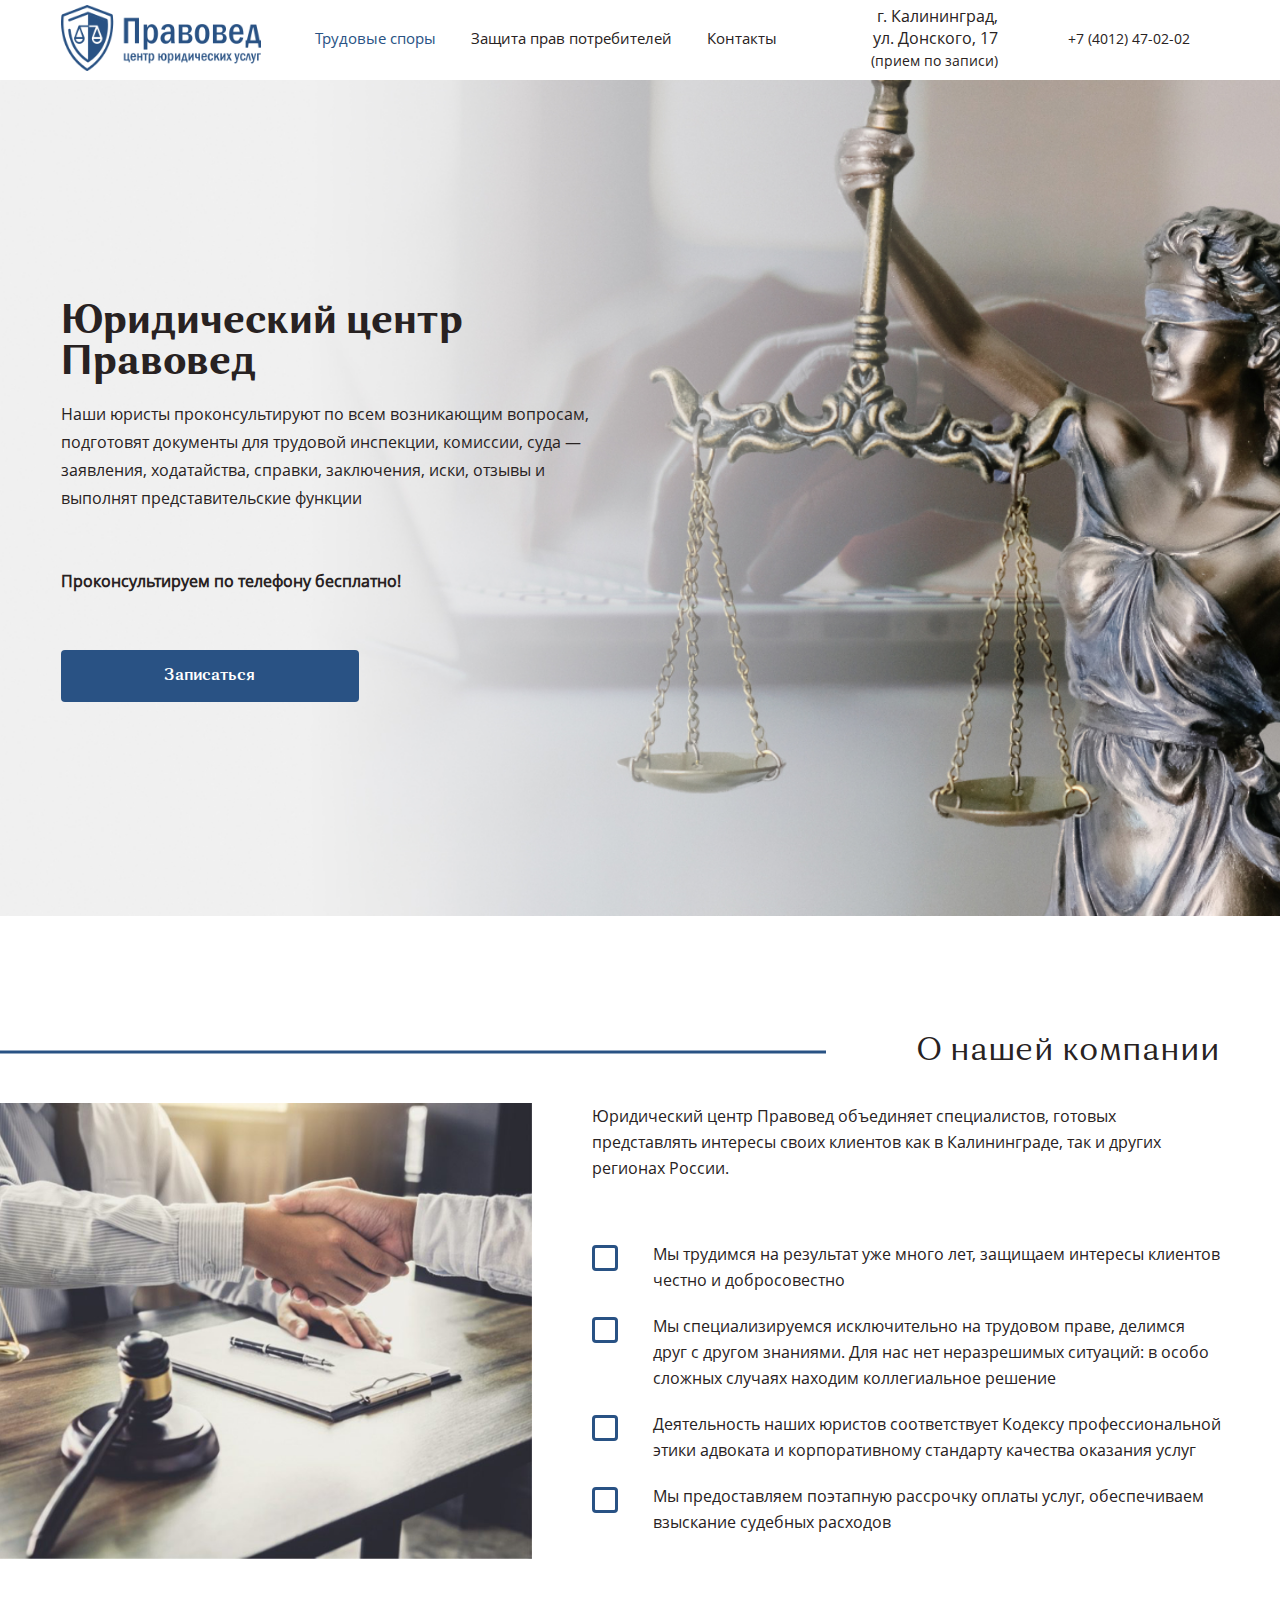
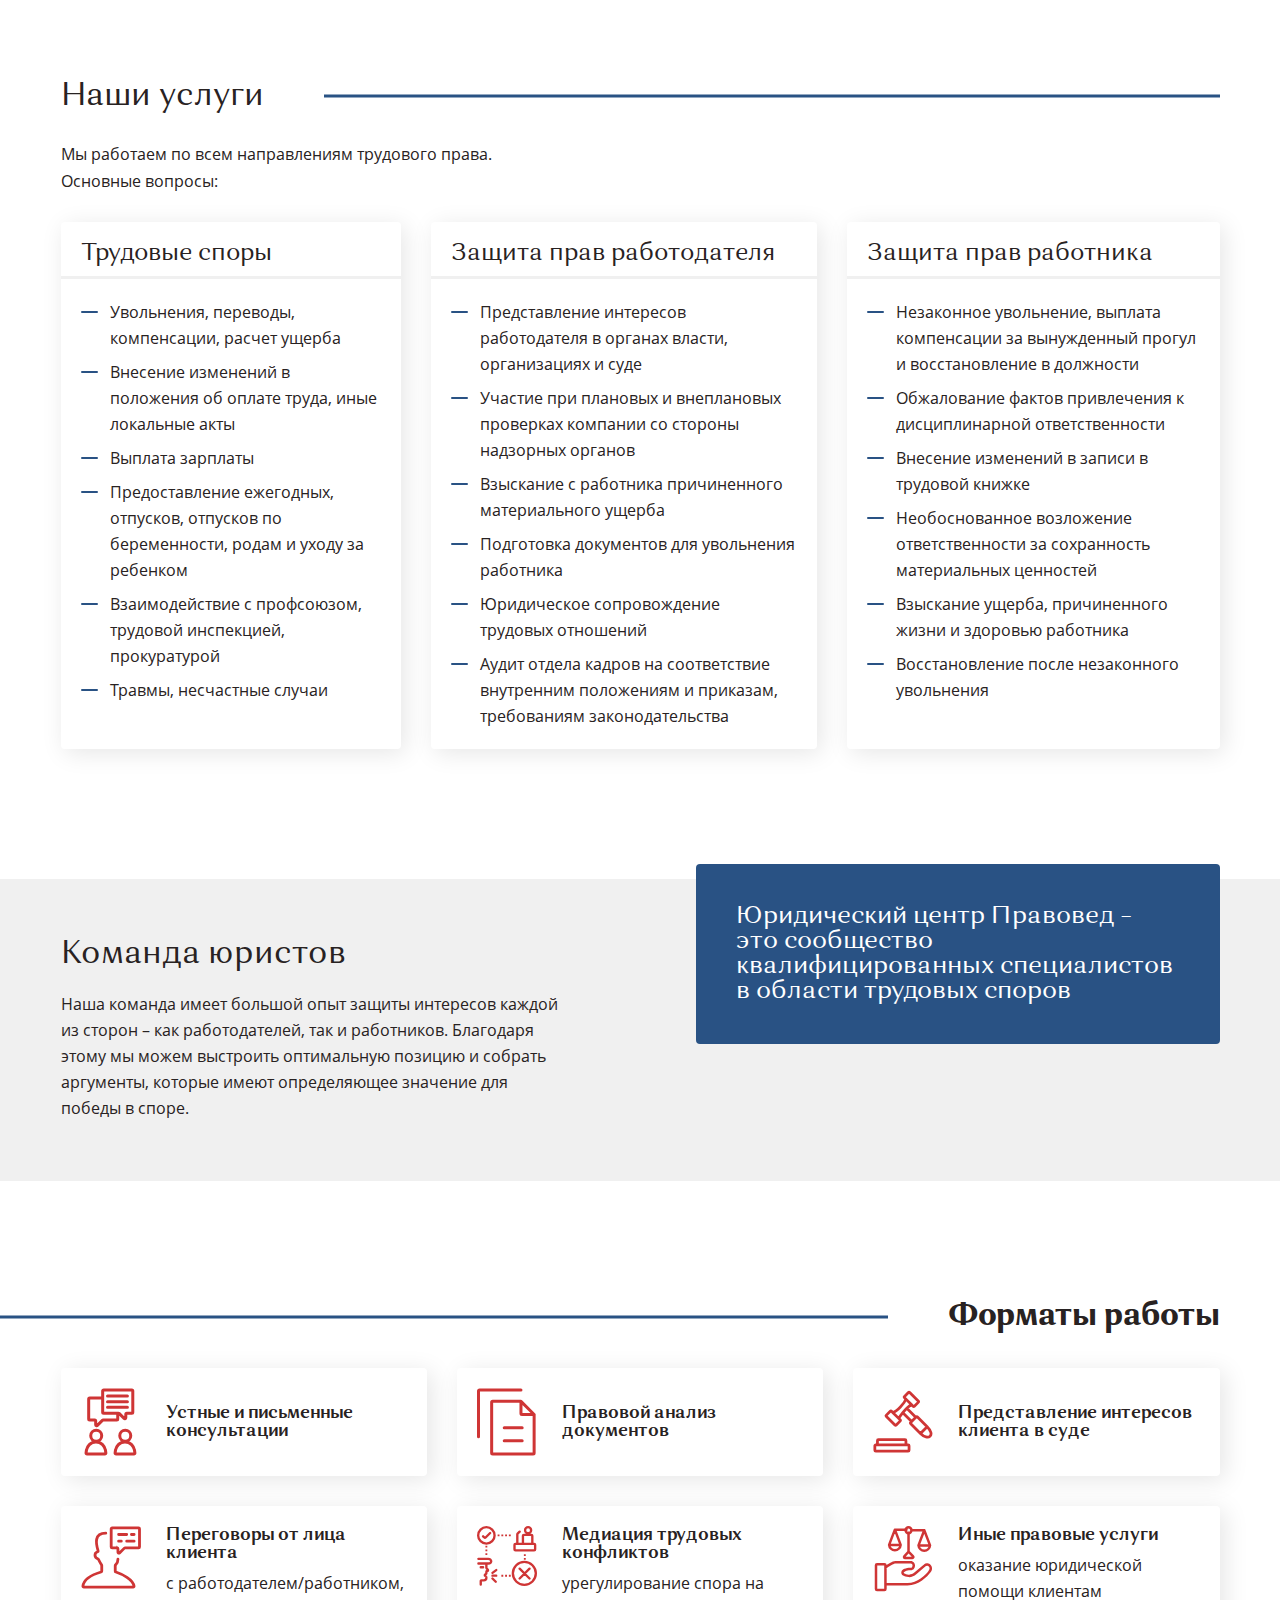
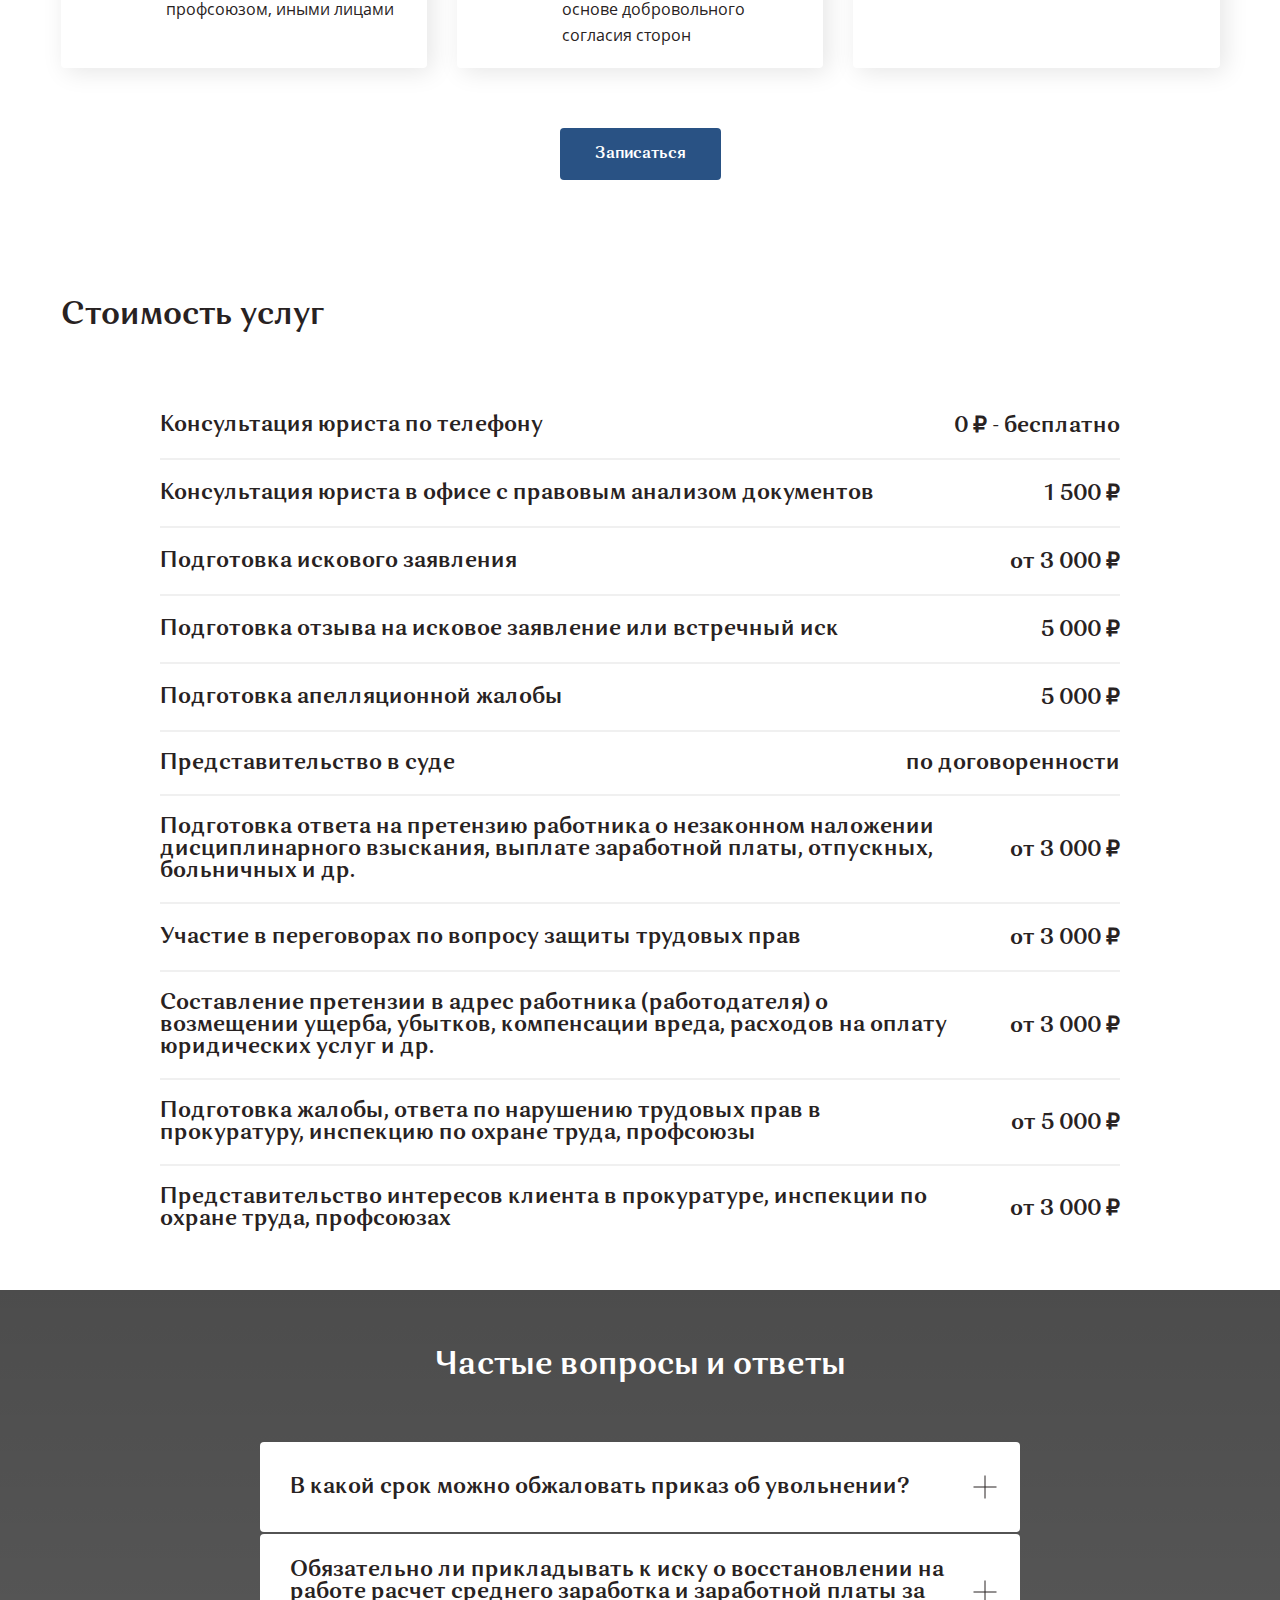
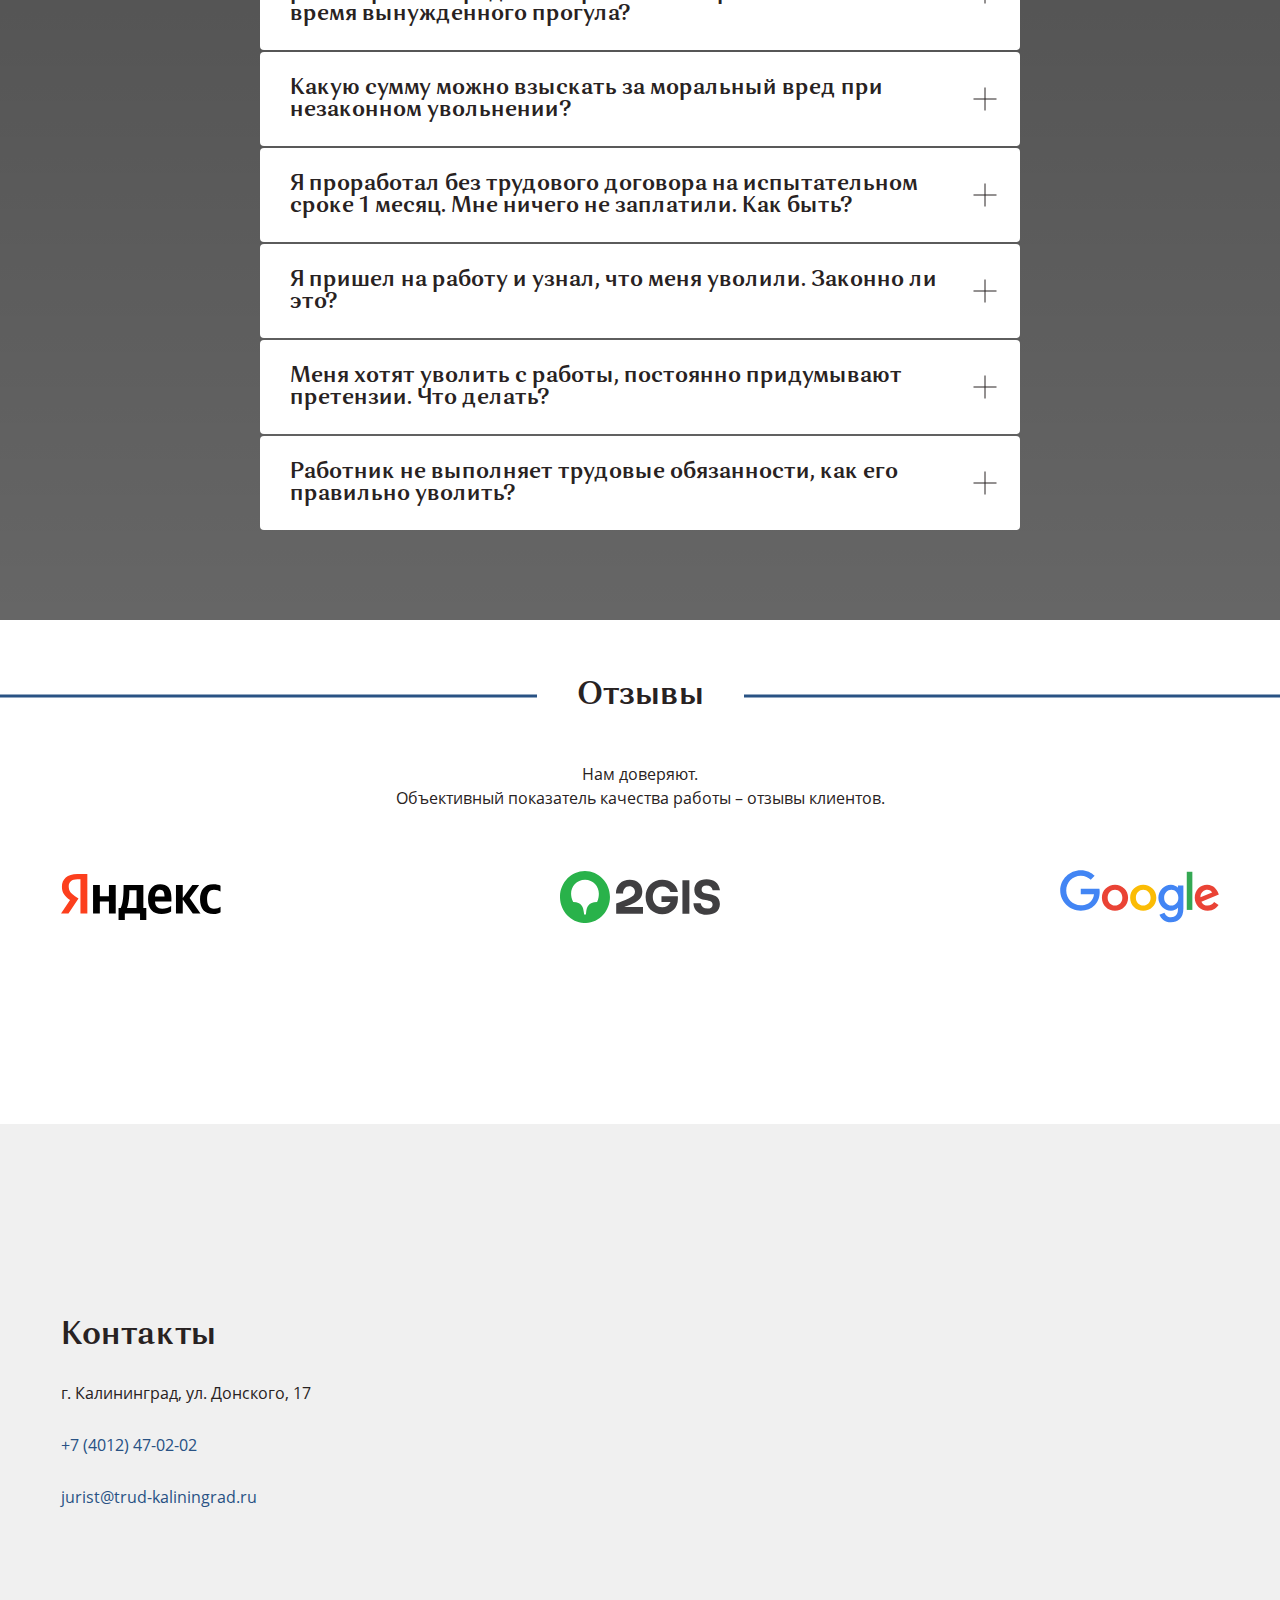
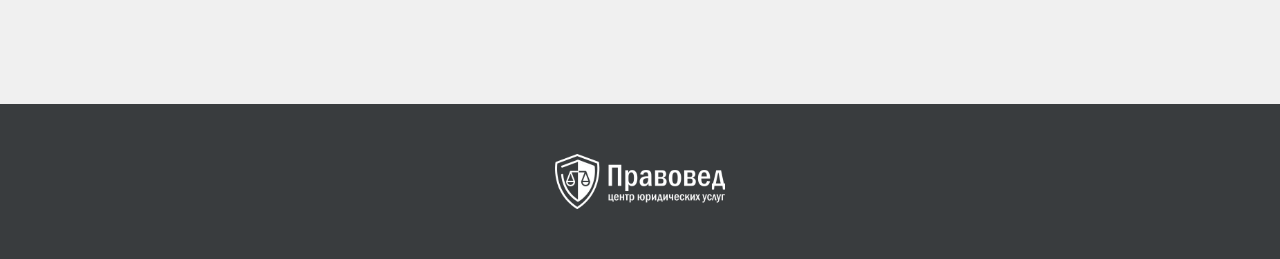
==== commit 301a447b: "Add files via upload" ====
--- a/index.html
+++ b/index.html
@@ -31,14 +31,14 @@
   <meta property="og:type" content="website">
   <meta property="og:title" content="Юридический центр Правовед - юристы по трудовому праву в Калининграде">
   <meta property="og:description" content="Юристы в сфере трудового права: увольнение, восстановление, отпуска">
-  <meta property="og:image" content="https://trud-kaliningrad.ru/images/logo.svg">
+  <meta property="og:image" content="https://trud-kaliningrad.ru/images/logo2.png">
 
   <meta name="twitter:card" content="summary_large_image">
   <meta property="twitter:domain" content="trud-kaliningrad.ru">
   <meta property="twitter:url" content="https://trud-kaliningrad.ru/">
   <meta name="twitter:title" content="Юридический центр Правовед - юристы по трудовому праву в Калининграде">
   <meta name="twitter:description" content="Юристы в сфере трудового права: увольнение, восстановление, отпуска">
-  <meta name="twitter:image" content="https://trud-kaliningrad.ru/images/logo.svg">
+  <meta name="twitter:image" content="https://trud-kaliningrad.ru/images/logo2.png">
 
   <!-- Yandex.Metrika counter -->
   <script type="text/javascript">
@@ -64,13 +64,13 @@
 
 <body>
   <noscript>
-    <div><img src="watch/88065007" style="position:absolute; left:-9999px;" alt=""></div>
+    <div><img src="https://mc.yandex.ru/watch/88065007" style="position:absolute; left:-9999px;" alt=""></div>
   </noscript>
   <div class="wrapper animsition">
     <div class="header">
       <div class="container">
         <div class="header__items">
-          <a href="index.htm" class="header__logo"><img src="images/logo.svg" alt=""></a>
+          <a href="index.htm" class="header__logo"><img src="images/logo2.png" alt=""></a>
           <div class="header__item">
             <ul class="header__nav">
               <li><a class="animsition-link active-page" href="index.html">Трудовые споры</a></li>
@@ -622,7 +622,8 @@
             <a href="mailto:jurist@trud-kaliningrad.ru" class="contacts__mail">jurist@trud-kaliningrad.ru</a>
           </div>
           <div class="contacts__map container-fluid">
-            <div id="map"></div> 
+            <script type="text/javascript" charset="utf-8" async
+              src="https://api-maps.yandex.ru/services/constructor/1.0/js/?um=constructor%3Aba6948c4a98c095b0e1762c11766a869909923723d99fddaa9b653482cdadbd5&amp;width=100%25&amp;height=100%&amp;lang=ru_RU&amp;scroll=true"></script>
           </div>
         </div>
       </div>
@@ -631,7 +632,7 @@
     <div class="footer">
       <div class="container">
         <div class="footer__items">
-          <a href="#" class="footer__logo"><img src="images/logo-footer.webp" alt=""></a>
+          <a href="#" class="footer__logo"><img src="images/logo-footer2.png" alt=""></a>
           <ul class="footer__nav">
             <li><a class="animsition-link active-page" href="index.html">Трудовые споры</a></li>
             <li><a class="animsition-link" href="protection.html">Защита прав потребителей</a></li>
@@ -683,22 +684,24 @@
     <div class="close-btn popup-close">Закрыть</div>
   </div>
 
+  <a href="#modal3" class="js-feedback2 hidden">#</a>
+
+  <div class="popup mfp-hide" id="modal3">
+    <div class="popup_header">
+      <div class="x-btn" title="Close">×</div>
+    </div>
+    <div class="popup_content">
+      Выберите!
+    </div>
+    <div class="close-btn popup-close">Закрыть</div>
+  </div>
+
+
   <script src="libs/jquery/jquery-3.2.1.min.js"></script>
   <script src="libs/jquery.magnific-popup.js" type="text/javascript"></script>
   <script src="libs/jquery.maskedinput.min.js"></script>
   <script src="js/main.js"></script>
   <script src="libs/site.js"></script>
-
-  <script>
-    setTimeout(function () {
-      var elem = document.createElement("script");
-      elem.type = "text/javascript";
-      elem.src =
-        "https://api-maps.yandex.ru/services/constructor/1.0/js/?um=constructor%3A6d745280771e7a4d2c88b1f30ea80df94840886dc62e90fa0bb32129157515e5&amp;id=map&amp;width=100%&amp;height=100%&amp;lang=ru_RU&amp;scroll=false";
-      var div = document.getElementById("map");
-      div.after(elem);
-    }, 4000);
-  </script>
 </body>
 
 </html>--- a/css/style.css
+++ b/css/style.css
@@ -2165,11 +2165,7 @@
 	}
 }
 
-.showcase__btns-title {
-	font-family: 'Orchidea Pro', Arial, sans-serif;
-}
-
-.showcase__btns-title {
+.showcase__block-btns-title {
 	font-weight: bold;
 	font-size: 24px;
 	margin-bottom: 15px;
@@ -2340,6 +2336,29 @@
 	gap: 15px;
 	flex-wrap: wrap;
 	justify-content: center;
+  animation: btns 3s infinite;
+}
+
+.showcase__btns-wrapper.no-anim {
+  animation: 0;
+}
+
+@keyframes btns {
+  0% {
+    transform: translateX(0);
+  }
+  5% {
+    transform: translateX(10px);
+  }
+  10% {
+    transform: translateX(-8px);
+  }
+  15% {
+    transform: translateX(5px);
+  }
+  20% {
+    transform: translateX(0);
+  }
 }
 
 .showcase__block-btns {
@@ -2399,7 +2418,33 @@
 @media (max-width: 390px) {
   .header__logo {
     min-width: 0px;
+    max-width: 120px; 
+    width: 100%;
   }
+  .header__logo img {
+    max-width: 100%;
+    width: 100% !important;
+  }
+}
+
+.hidden {
+  width: 0;
+  height: 0;
+  overflow: hidden;
+  position: absolute;
+  top: 0;
+  left: 0;
+  visibility: hidden;
+}
+
+#modal3 .popup_content {
+  flex: 1 0 auto;
+  display: flex;
+  align-items: center;
+}
+
+#modal3 {
+  min-height: 150px;
 }
 
 /* SCROLLBAR */
